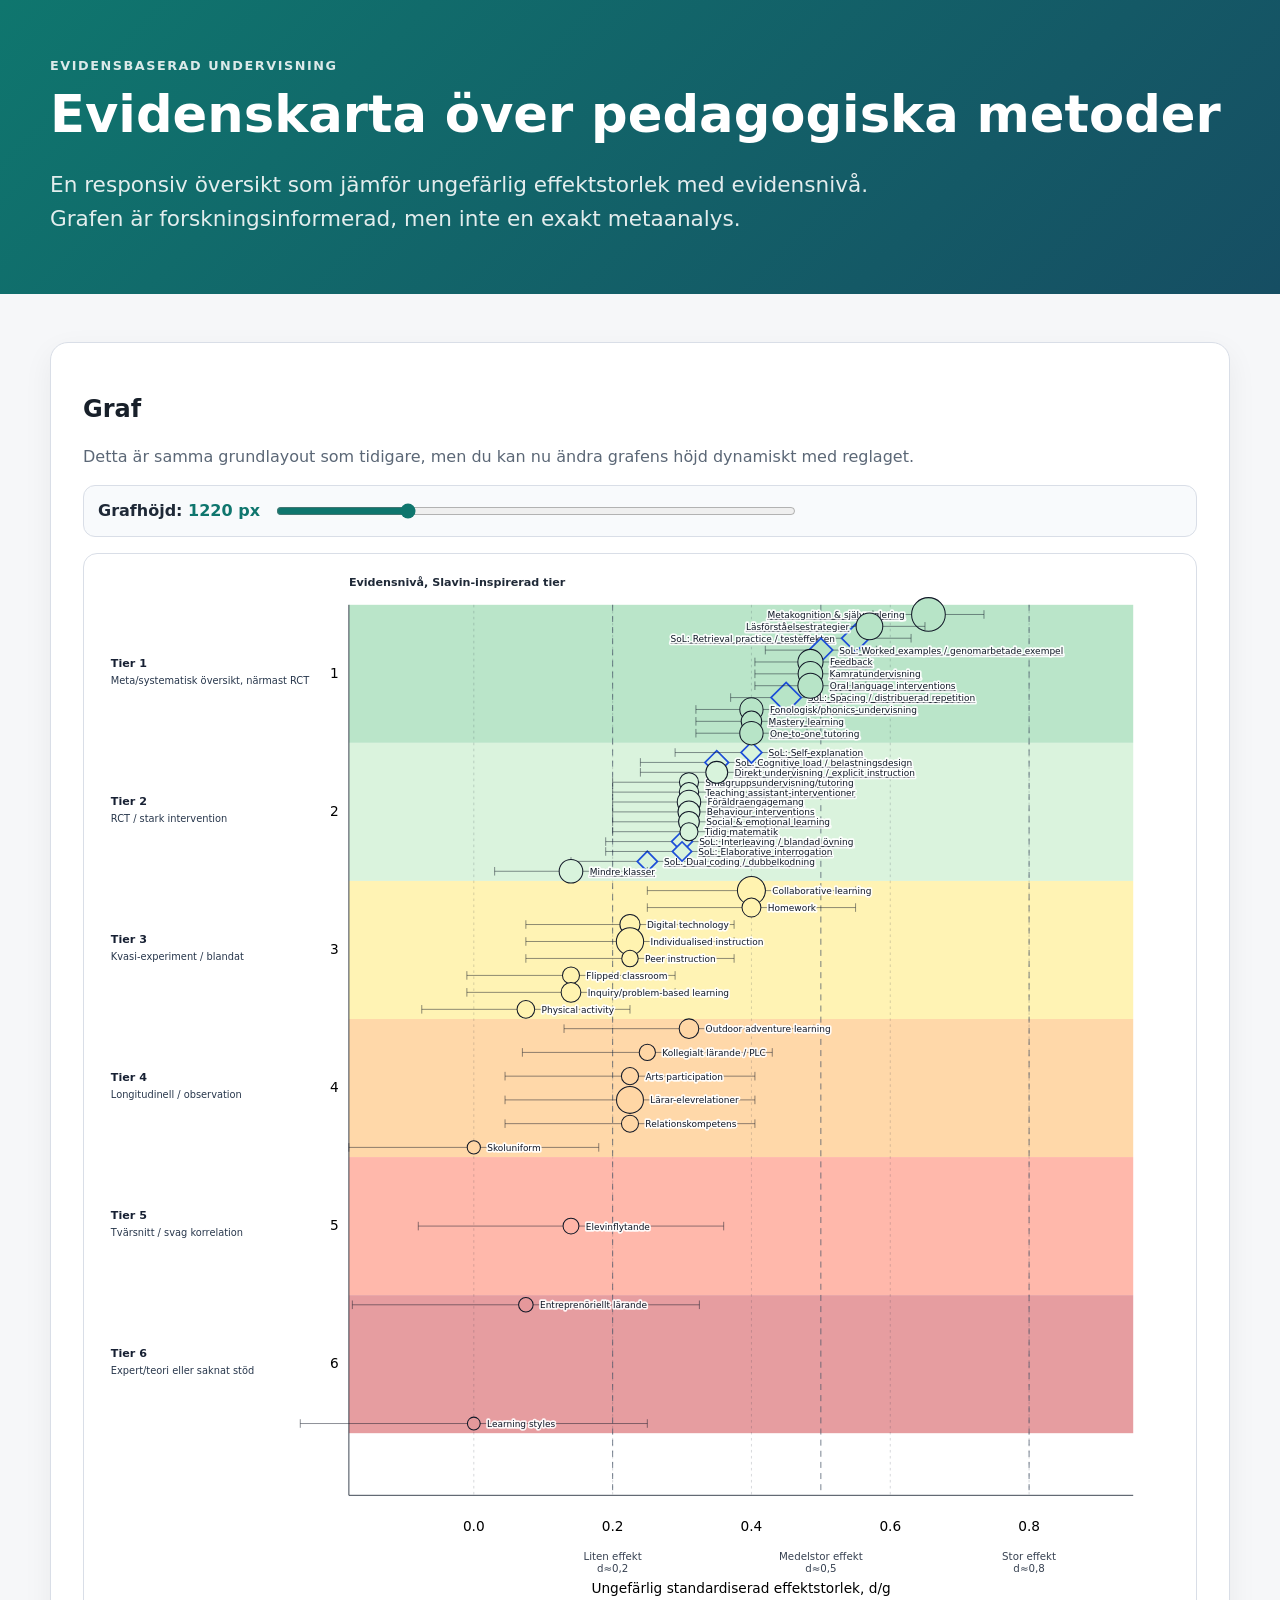
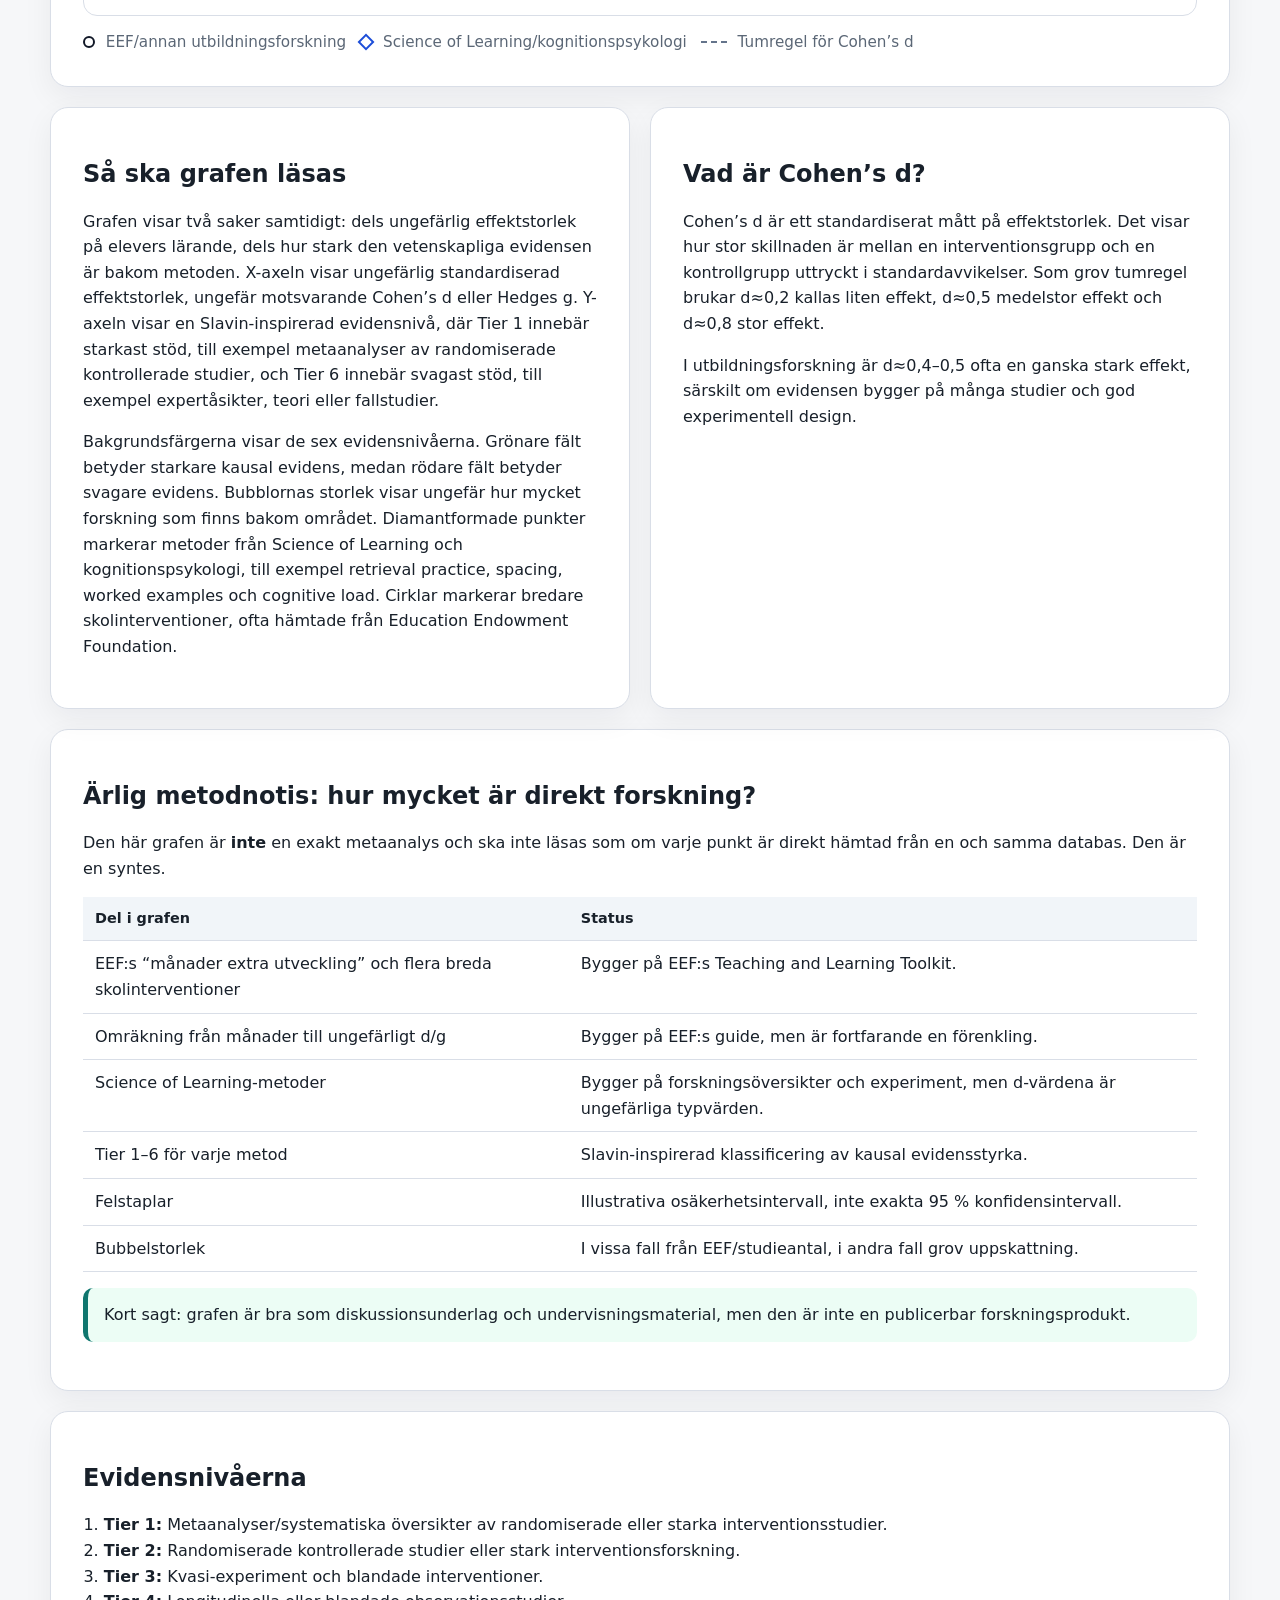
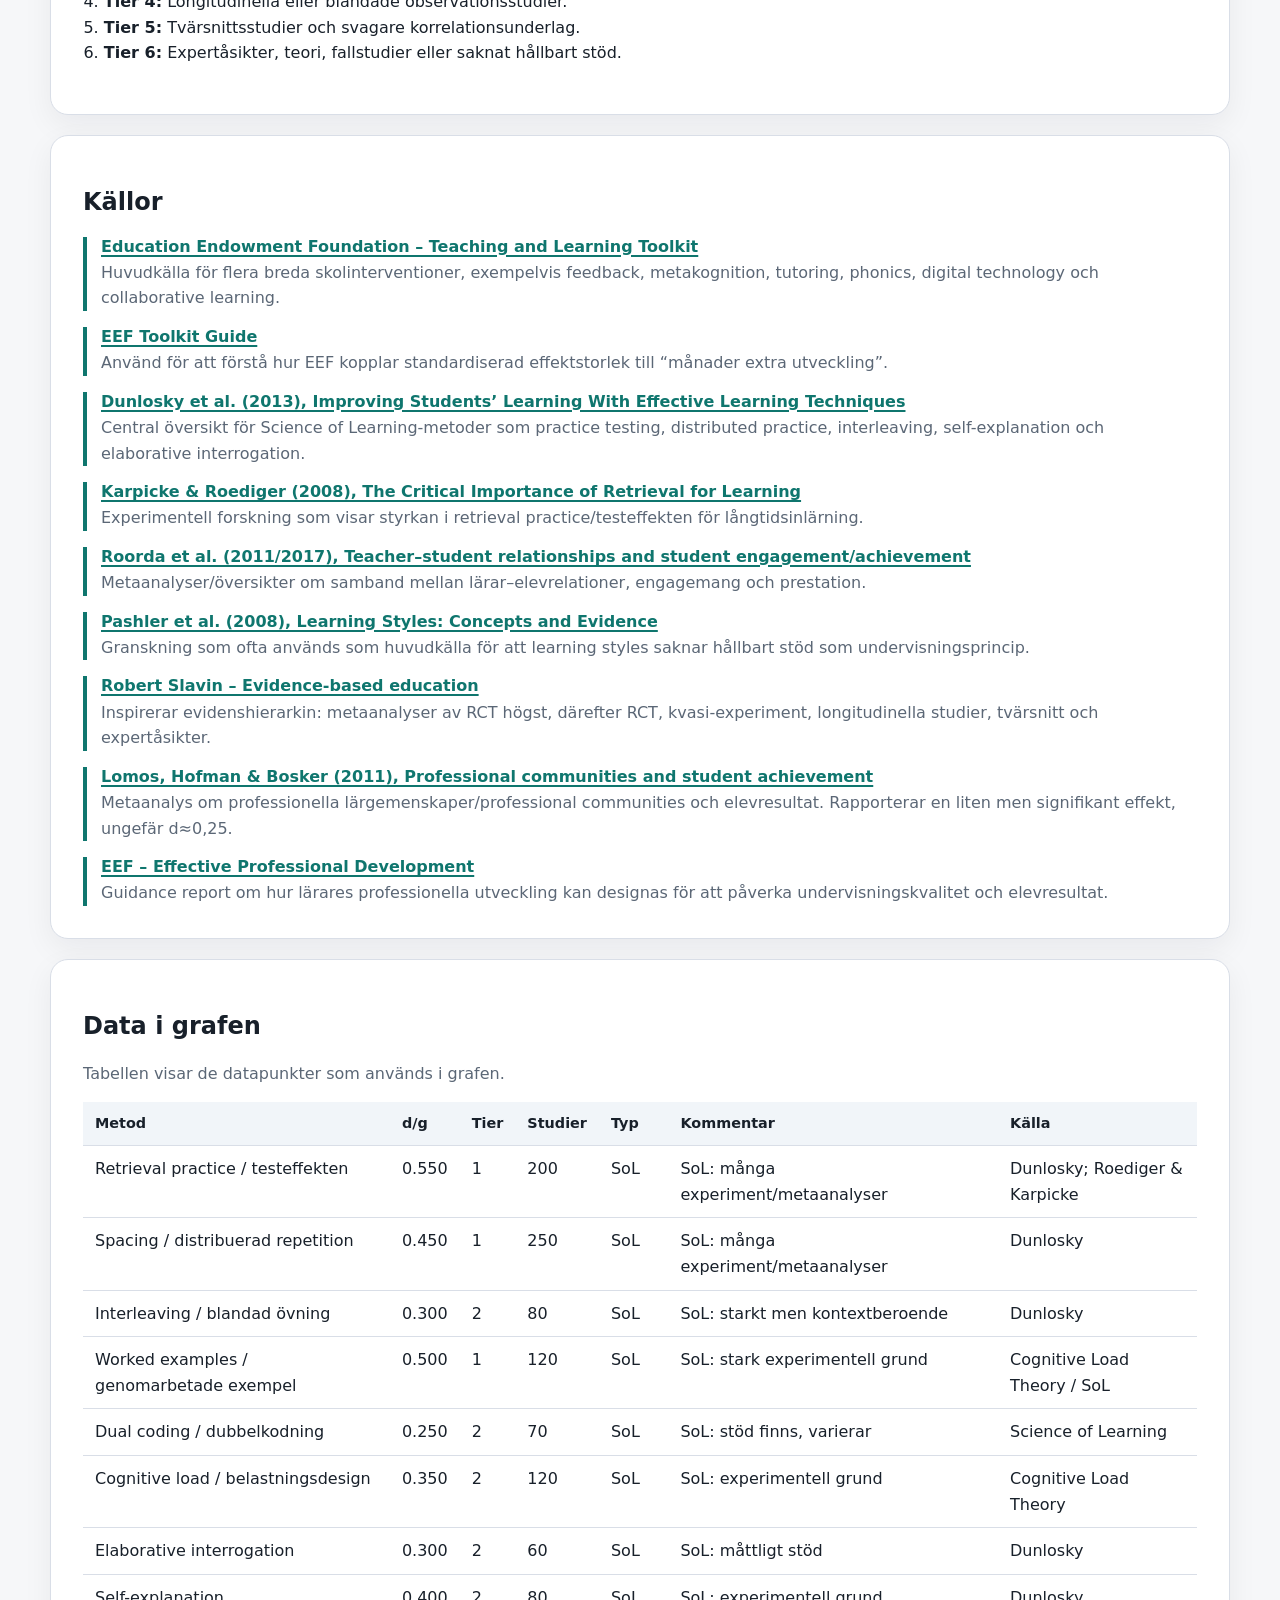
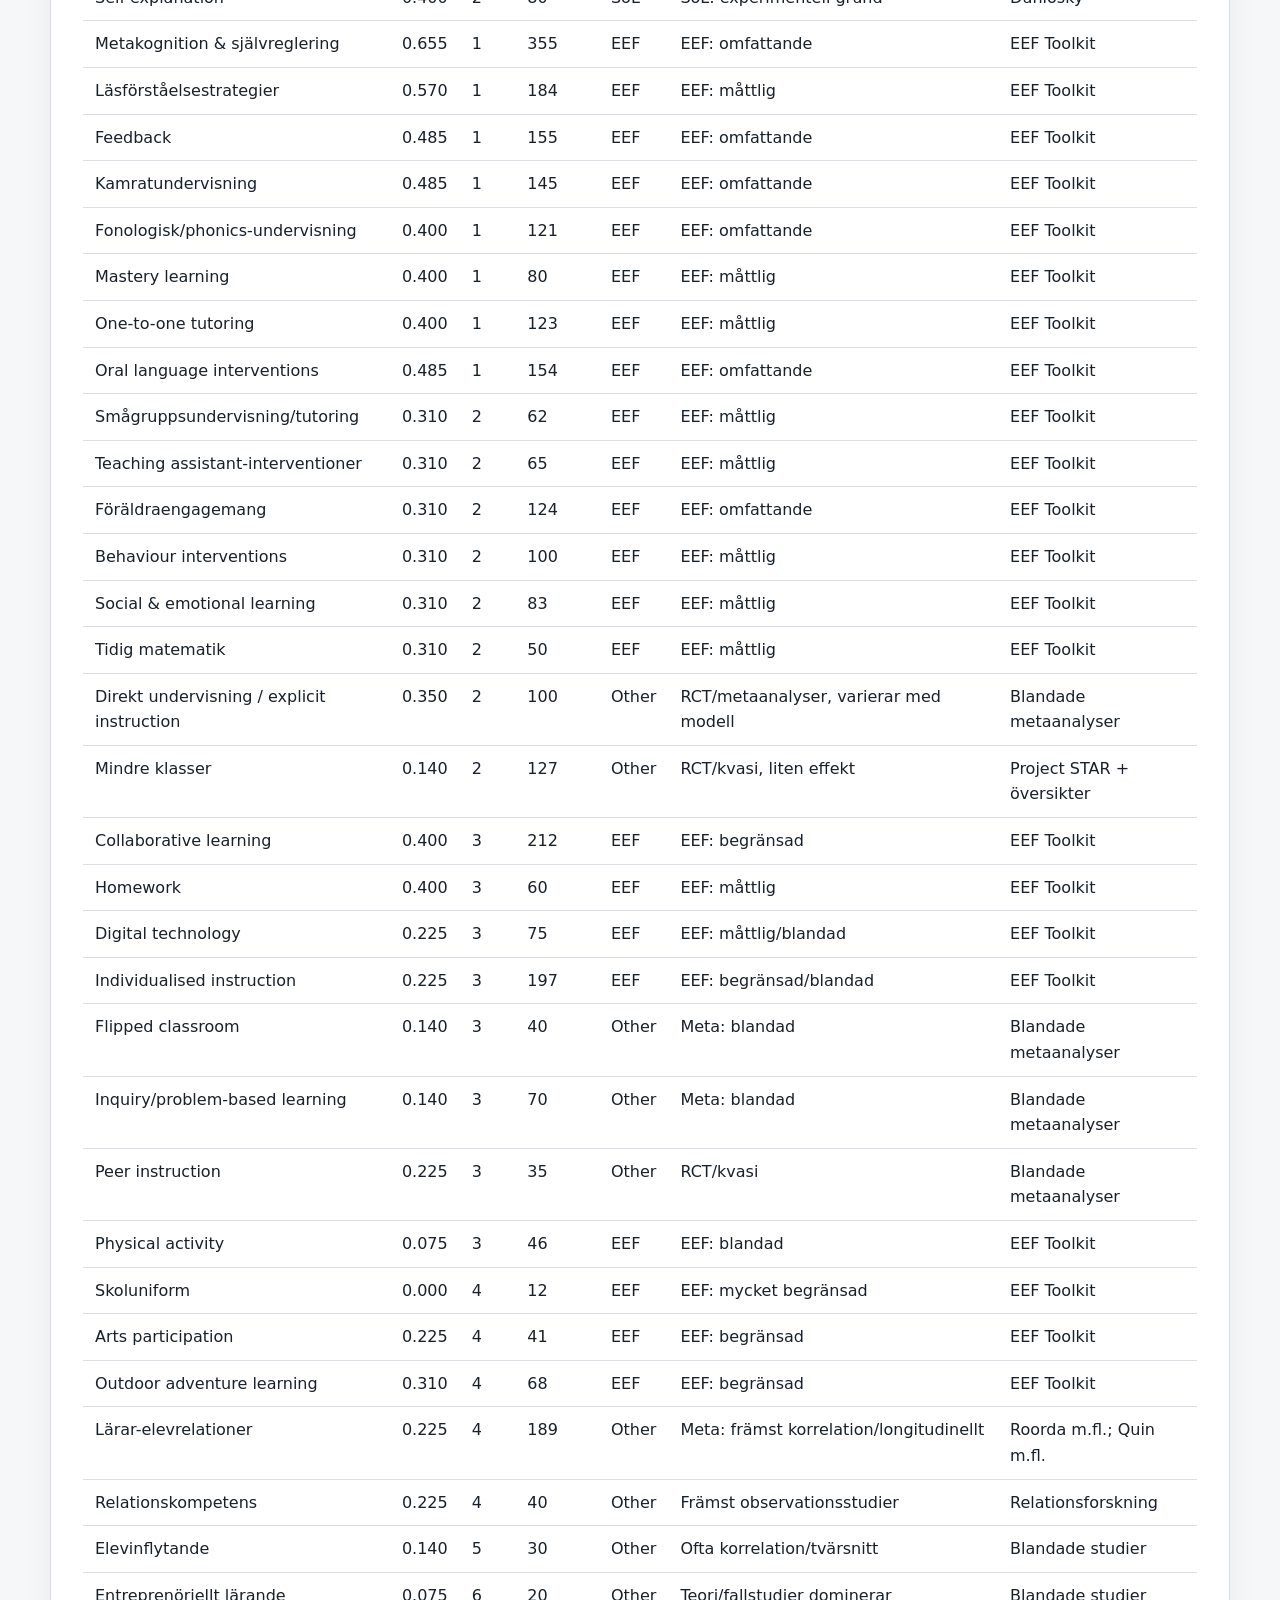
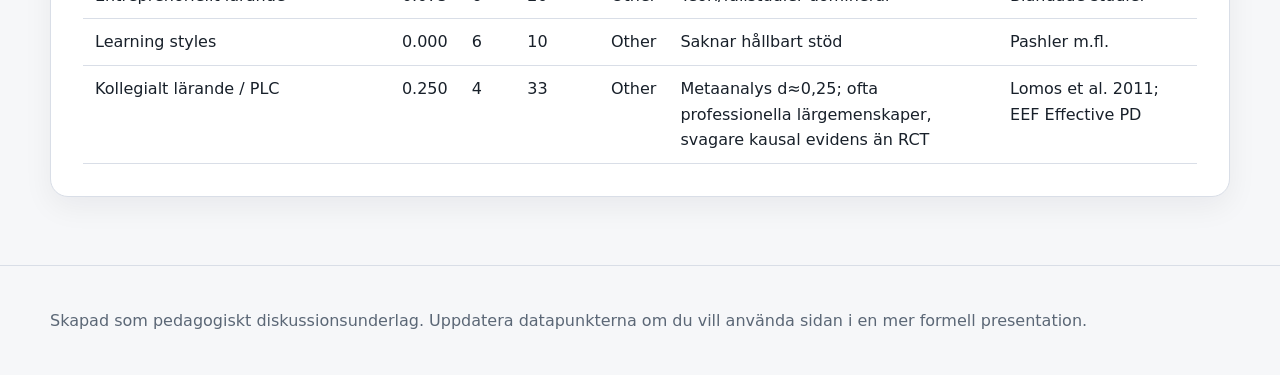
==== index.html @ 3c592583 "Add files via upload" ====
<!doctype html>
<html lang="sv">
<head>
  <meta charset="utf-8">
  <meta name="viewport" content="width=device-width, initial-scale=1">
  <title>Evidenskarta över pedagogiska metoder</title>
  <meta name="description" content="Responsiv evidenskarta över pedagogiska metoder, effektstorlekar och evidensnivåer.">
  <link rel="stylesheet" href="style.css">
</head>
<body>
<header class="site-header">
  <div class="container">
    <p class="eyebrow">Evidensbaserad undervisning</p>
    <h1>Evidenskarta över pedagogiska metoder</h1>
    <p class="lead">En responsiv översikt som jämför ungefärlig effektstorlek med evidensnivå. Grafen är forskningsinformerad, men inte en exakt metaanalys.</p>
  </div>
</header>

<main class="container">
  <section class="card">
    <h2>Graf</h2>
    <p class="small">Detta är samma grundlayout som tidigare, men du kan nu ändra grafens höjd dynamiskt med reglaget.</p>

    <div class="chart-controls">
      <label for="heightRange">
        Grafhöjd:
        <span id="heightValue">1220 px</span>
      </label>
      <input id="heightRange" type="range" min="900" max="2200" value="1220" step="20">
    </div>

    <div class="chart-wrap">
      <svg id="evidenceChart" role="img" aria-labelledby="chartTitle chartDesc"></svg>
    </div>
    <div id="tooltip" class="tooltip" hidden></div>
    <div class="legend">
      <span><b class="circle"></b> EEF/annan utbildningsforskning</span>
      <span><b class="diamond"></b> Science of Learning/kognitionspsykologi</span>
      <span><b class="line"></b> Tumregel för Cohen’s d</span>
    </div>
  </section>

  <section class="grid">
    <article class="card">
      <h2>Så ska grafen läsas</h2>
      <p>Grafen visar två saker samtidigt: dels ungefärlig effektstorlek på elevers lärande, dels hur stark den vetenskapliga evidensen är bakom metoden. X-axeln visar ungefärlig standardiserad effektstorlek, ungefär motsvarande Cohen’s d eller Hedges g. Y-axeln visar en Slavin-inspirerad evidensnivå, där Tier 1 innebär starkast stöd, till exempel metaanalyser av randomiserade kontrollerade studier, och Tier 6 innebär svagast stöd, till exempel expertåsikter, teori eller fallstudier.</p>
      <p>Bakgrundsfärgerna visar de sex evidensnivåerna. Grönare fält betyder starkare kausal evidens, medan rödare fält betyder svagare evidens. Bubblornas storlek visar ungefär hur mycket forskning som finns bakom området. Diamantformade punkter markerar metoder från Science of Learning och kognitionspsykologi, till exempel retrieval practice, spacing, worked examples och cognitive load. Cirklar markerar bredare skolinterventioner, ofta hämtade från Education Endowment Foundation.</p>
    </article>

    <article class="card">
      <h2>Vad är Cohen’s d?</h2>
      <p>Cohen’s d är ett standardiserat mått på effektstorlek. Det visar hur stor skillnaden är mellan en interventionsgrupp och en kontrollgrupp uttryckt i standardavvikelser. Som grov tumregel brukar d≈0,2 kallas liten effekt, d≈0,5 medelstor effekt och d≈0,8 stor effekt.</p>
      <p>I utbildningsforskning är d≈0,4–0,5 ofta en ganska stark effekt, särskilt om evidensen bygger på många studier och god experimentell design.</p>
    </article>
  </section>

  <section class="card">
    <h2>Ärlig metodnotis: hur mycket är direkt forskning?</h2>
    <p>Den här grafen är <strong>inte</strong> en exakt metaanalys och ska inte läsas som om varje punkt är direkt hämtad från en och samma databas. Den är en syntes.</p>
    <table>
      <thead><tr><th>Del i grafen</th><th>Status</th></tr></thead>
      <tbody>
        <tr><td>EEF:s “månader extra utveckling” och flera breda skolinterventioner</td><td>Bygger på EEF:s Teaching and Learning Toolkit.</td></tr>
        <tr><td>Omräkning från månader till ungefärligt d/g</td><td>Bygger på EEF:s guide, men är fortfarande en förenkling.</td></tr>
        <tr><td>Science of Learning-metoder</td><td>Bygger på forskningsöversikter och experiment, men d-värdena är ungefärliga typvärden.</td></tr>
        <tr><td>Tier 1–6 för varje metod</td><td>Slavin-inspirerad klassificering av kausal evidensstyrka.</td></tr>
        <tr><td>Felstaplar</td><td>Illustrativa osäkerhetsintervall, inte exakta 95 % konfidensintervall.</td></tr>
        <tr><td>Bubbelstorlek</td><td>I vissa fall från EEF/studieantal, i andra fall grov uppskattning.</td></tr>
      </tbody>
    </table>
    <p class="warning">Kort sagt: grafen är bra som diskussionsunderlag och undervisningsmaterial, men den är inte en publicerbar forskningsprodukt.</p>
  </section>

  <section class="card">
    <h2>Evidensnivåerna</h2>
    <ol class="tiers">
      <li><strong>Tier 1:</strong> Metaanalyser/systematiska översikter av randomiserade eller starka interventionsstudier.</li>
      <li><strong>Tier 2:</strong> Randomiserade kontrollerade studier eller stark interventionsforskning.</li>
      <li><strong>Tier 3:</strong> Kvasi-experiment och blandade interventioner.</li>
      <li><strong>Tier 4:</strong> Longitudinella eller blandade observationsstudier.</li>
      <li><strong>Tier 5:</strong> Tvärsnittsstudier och svagare korrelationsunderlag.</li>
      <li><strong>Tier 6:</strong> Expertåsikter, teori, fallstudier eller saknat hållbart stöd.</li>
    </ol>
  </section>

  <section class="card">
    <h2>Källor</h2>
    <div class="sources">
      <article><h3><a href="https://educationendowmentfoundation.org.uk/education-evidence/teaching-learning-toolkit" target="_blank" rel="noopener noreferrer">Education Endowment Foundation – Teaching and Learning Toolkit</a></h3><p>Huvudkälla för flera breda skolinterventioner, exempelvis feedback, metakognition, tutoring, phonics, digital technology och collaborative learning.</p></article><article><h3><a href="https://d2tic4wvo1iusb.cloudfront.net/documents/toolkit/EEF-Toolkit-guide.pdf" target="_blank" rel="noopener noreferrer">EEF Toolkit Guide</a></h3><p>Använd för att förstå hur EEF kopplar standardiserad effektstorlek till “månader extra utveckling”.</p></article><article><h3><a href="https://journals.sagepub.com/doi/10.1177/1529100612453266" target="_blank" rel="noopener noreferrer">Dunlosky et al. (2013), Improving Students’ Learning With Effective Learning Techniques</a></h3><p>Central översikt för Science of Learning-metoder som practice testing, distributed practice, interleaving, self-explanation och elaborative interrogation.</p></article><article><h3><a href="https://psychnet.wustl.edu/memory/wp-content/uploads/2018/04/Karpicke-Roediger-2008_Sci.pdf" target="_blank" rel="noopener noreferrer">Karpicke & Roediger (2008), The Critical Importance of Retrieval for Learning</a></h3><p>Experimentell forskning som visar styrkan i retrieval practice/testeffekten för långtidsinlärning.</p></article><article><h3><a href="https://research.vu.nl/en/publications/the-influence-of-affective-teacher-student-relationships-on-stude/" target="_blank" rel="noopener noreferrer">Roorda et al. (2011/2017), Teacher–student relationships and student engagement/achievement</a></h3><p>Metaanalyser/översikter om samband mellan lärar–elevrelationer, engagemang och prestation.</p></article><article><h3><a href="https://pubmed.ncbi.nlm.nih.gov/26162104/" target="_blank" rel="noopener noreferrer">Pashler et al. (2008), Learning Styles: Concepts and Evidence</a></h3><p>Granskning som ofta används som huvudkälla för att learning styles saknar hållbart stöd som undervisningsprincip.</p></article><article><h3><a href="https://www.nifdi.org/docman/what-works-clearinghouse-wwc/947-perspectives-on-evidence-based-research-in-education-by-robert-slavin-educational-researcher-jan-feb-2008.html" target="_blank" rel="noopener noreferrer">Robert Slavin – Evidence-based education</a></h3><p>Inspirerar evidenshierarkin: metaanalyser av RCT högst, därefter RCT, kvasi-experiment, longitudinella studier, tvärsnitt och expertåsikter.</p></article>

      <article>
        <h3><a href="https://www.tandfonline.com/doi/abs/10.1080/09243453.2010.550467" target="_blank" rel="noopener noreferrer">Lomos, Hofman & Bosker (2011), Professional communities and student achievement</a></h3>
        <p>Metaanalys om professionella lärgemenskaper/professional communities och elevresultat. Rapporterar en liten men signifikant effekt, ungefär d≈0,25.</p>
      </article>
      <article>
        <h3><a href="https://educationendowmentfoundation.org.uk/education-evidence/guidance-reports/effective-professional-development" target="_blank" rel="noopener noreferrer">EEF – Effective Professional Development</a></h3>
        <p>Guidance report om hur lärares professionella utveckling kan designas för att påverka undervisningskvalitet och elevresultat.</p>
      </article>
    </div>
  </section>

  <section class="card">
    <h2>Data i grafen</h2>
    <p class="small">Tabellen visar de datapunkter som används i grafen.</p>
    <div class="table-scroll">
      <table id="dataTable">
        <thead><tr><th>Metod</th><th>d/g</th><th>Tier</th><th>Studier</th><th>Typ</th><th>Kommentar</th><th>Källa</th></tr></thead>
        <tbody></tbody>
      </table>
    </div>
  </section>
</main>

  <div id="infoModal" class="modal" hidden>
    <div class="modal-backdrop" data-close-modal></div>
    <article class="modal-card" role="dialog" aria-modal="true" aria-labelledby="modalTitle">
      <button class="modal-close" type="button" aria-label="Stäng" data-close-modal>×</button>
      <p class="eyebrow modal-eyebrow">Metodinformation</p>
      <h2 id="modalTitle"></h2>
      <div id="modalBody"></div>
    </article>
  </div>

<footer class="site-footer">
  <div class="container">
    <p>Skapad som pedagogiskt diskussionsunderlag. Uppdatera datapunkterna om du vill använda sidan i en mer formell presentation.</p>
  </div>
</footer>

<script>
const chartData = [{"method": "Retrieval practice / testeffekten", "d": 0.55, "tier": 1, "studies": 200, "type": "SoL", "note": "SoL: många experiment/metaanalyser", "source": "Dunlosky; Roediger & Karpicke", "info": "Eleverna tränar på att hämta fram kunskap ur minnet, till exempel genom korta quiz, självtest eller frågor utan facit framför sig. Poängen är att själva återkallandet stärker långtidsminnet mer än att bara läsa om materialet."}, {"method": "Spacing / distribuerad repetition", "d": 0.45, "tier": 1, "studies": 250, "type": "SoL", "note": "SoL: många experiment/metaanalyser", "source": "Dunlosky", "info": "Träningen sprids ut över tid i stället för att allt görs vid ett tillfälle. Eleverna återkommer till samma innehåll flera gånger, med mellanrum, så att minnet förstärks och glömskan motverkas."}, {"method": "Interleaving / blandad övning", "d": 0.3, "tier": 2, "studies": 80, "type": "SoL", "note": "SoL: starkt men kontextberoende", "source": "Dunlosky", "info": "Elever blandar olika typer av problem eller innehåll i stället för att öva en sak i taget. Det kan göra träningen svårare men hjälper eleverna att välja rätt strategi i nya situationer."}, {"method": "Worked examples / genomarbetade exempel", "d": 0.5, "tier": 1, "studies": 120, "type": "SoL", "note": "SoL: stark experimentell grund", "source": "Cognitive Load Theory / SoL", "info": "Elever får se tydliga, färdiga exempel där lösningen visas steg för steg. Det minskar kognitiv belastning och hjälper eleverna att förstå hur experter tänker innan de ska lösa liknande uppgifter själva."}, {"method": "Dual coding / dubbelkodning", "d": 0.25, "tier": 2, "studies": 70, "type": "SoL", "note": "SoL: stöd finns, varierar", "source": "Science of Learning", "info": "Elever får information både verbalt och visuellt, till exempel text tillsammans med bild, diagram eller modell. Det fungerar bäst när bild och text stödjer varandra och inte överbelastar arbetsminnet."}, {"method": "Cognitive load / belastningsdesign", "d": 0.35, "tier": 2, "studies": 120, "type": "SoL", "note": "SoL: experimentell grund", "source": "Cognitive Load Theory", "info": "Undervisningen designas så att arbetsminnet inte överbelastas. Läraren tar bort onödig komplexitet, delar upp innehåll och använder exempel innan eleverna arbetar självständigt."}, {"method": "Elaborative interrogation", "d": 0.3, "tier": 2, "studies": 60, "type": "SoL", "note": "SoL: måttligt stöd", "source": "Dunlosky", "info": "Elever tränar på att fråga 'varför?' och förklara orsaker och samband. Metoden hjälper dem att koppla ny kunskap till det de redan vet."}, {"method": "Self-explanation", "d": 0.4, "tier": 2, "studies": 80, "type": "SoL", "note": "SoL: experimentell grund", "source": "Dunlosky", "info": "Elever förklarar för sig själva varför ett steg fungerar, varför ett svar är rimligt eller hur ett exempel hänger ihop. Det gör tänkandet mer aktivt än passiv läsning."}, {"method": "Metakognition & självreglering", "d": 0.655, "tier": 1, "studies": 355, "type": "EEF", "note": "EEF: omfattande", "source": "EEF Toolkit", "info": "Elever lär sig planera, övervaka och utvärdera sitt eget lärande. De tränar på frågor som: Vad är målet? Förstår jag? Vilken strategi ska jag använda? Vad behöver jag ändra nästa gång?"}, {"method": "Läsförståelsestrategier", "d": 0.57, "tier": 1, "studies": 184, "type": "EEF", "note": "EEF: måttlig", "source": "EEF Toolkit", "info": "Elever lär sig explicita strategier för att förstå text, till exempel att sammanfatta, ställa frågor, förutsäga innehåll, reda ut svåra ord och övervaka sin egen förståelse under läsningen."}, {"method": "Feedback", "d": 0.485, "tier": 1, "studies": 155, "type": "EEF", "note": "EEF: omfattande", "source": "EEF Toolkit", "info": "Återkoppling som hjälper eleven att förstå var den är, vart den ska och hur den kan komma vidare. Mest effektiv är feedback som leder till handling, inte bara beröm eller ett betyg."}, {"method": "Kamratundervisning", "d": 0.485, "tier": 1, "studies": 145, "type": "EEF", "note": "EEF: omfattande", "source": "EEF Toolkit", "info": "Elever lär av och med varandra på ett strukturerat sätt, till exempel genom att förklara lösningar, ge respons eller träna i par. Effekten beror mycket på struktur och tydliga roller."}, {"method": "Fonologisk/phonics-undervisning", "d": 0.4, "tier": 1, "studies": 121, "type": "EEF", "note": "EEF: omfattande", "source": "EEF Toolkit", "info": "Systematisk undervisning i sambandet mellan bokstäver och ljud. Särskilt viktig vid tidig läsinlärning och för elever som behöver stärka avkodning."}, {"method": "Mastery learning", "d": 0.4, "tier": 1, "studies": 80, "type": "EEF", "note": "EEF: måttlig", "source": "EEF Toolkit", "info": "Elever går vidare först när de har nått tillräcklig förståelse av ett moment. Det kräver tydliga mål, återkoppling, extra träning och möjlighet att visa förståelse igen."}, {"method": "One-to-one tutoring", "d": 0.4, "tier": 1, "studies": 123, "type": "EEF", "note": "EEF: måttlig", "source": "EEF Toolkit", "info": "Individuell undervisning eller handledning där en elev får stöd av en lärare, tutor eller utbildad handledare. Ofta stark effekt eftersom stödet kan anpassas direkt efter elevens behov."}, {"method": "Oral language interventions", "d": 0.485, "tier": 1, "studies": 154, "type": "EEF", "note": "EEF: omfattande", "source": "EEF Toolkit", "info": "Insatser som utvecklar elevers muntliga språk, ordförråd, samtal och begreppsförståelse. Viktigt eftersom språk ofta är en grund för läsning, skrivande och ämnesförståelse."}, {"method": "Smågruppsundervisning/tutoring", "d": 0.31, "tier": 2, "studies": 62, "type": "EEF", "note": "EEF: måttlig", "source": "EEF Toolkit", "info": "Undervisning i små grupper där läraren eller handledaren kan ge mer riktad återkoppling än i helklass. Effekten beror på kvalitet, struktur och hur väl stödet matchar elevernas behov."}, {"method": "Teaching assistant-interventioner", "d": 0.31, "tier": 2, "studies": 65, "type": "EEF", "note": "EEF: måttlig", "source": "EEF Toolkit", "info": "Stödinsatser där elevassistenter eller lärarassistenter används i tydligt strukturerade program. Effekten är starkast när insatsen är tränad, riktad och inte bara allmänt extra stöd."}, {"method": "Föräldraengagemang", "d": 0.31, "tier": 2, "studies": 124, "type": "EEF", "note": "EEF: omfattande", "source": "EEF Toolkit", "info": "Insatser som stärker vårdnadshavares stöd för elevens lärande, till exempel läsning hemma, kommunikation med skolan eller stöd för studierutiner."}, {"method": "Behaviour interventions", "d": 0.31, "tier": 2, "studies": 100, "type": "EEF", "note": "EEF: måttlig", "source": "EEF Toolkit", "info": "Strukturerade insatser för att förbättra beteende, arbetsro och skolnärvaro. Det kan handla om tydliga förväntningar, förstärkning, rutiner och uppföljning."}, {"method": "Social & emotional learning", "d": 0.31, "tier": 2, "studies": 83, "type": "EEF", "note": "EEF: måttlig", "source": "EEF Toolkit", "info": "Undervisning och träning i sociala och emotionella färdigheter, till exempel självkontroll, samarbete, empati och konflikthantering. Ska helst kopplas till skolvardagen."}, {"method": "Tidig matematik", "d": 0.31, "tier": 2, "studies": 50, "type": "EEF", "note": "EEF: måttlig", "source": "EEF Toolkit", "info": "Tidiga insatser som stärker taluppfattning, räknestrategier och grundläggande matematisk förståelse. Ofta handlar det om explicit undervisning och mycket strukturerad träning."}, {"method": "Direkt undervisning / explicit instruction", "d": 0.35, "tier": 2, "studies": 100, "type": "Other", "note": "RCT/metaanalyser, varierar med modell", "source": "Blandade metaanalyser", "info": "Läraren förklarar tydligt, modellerar, visar exempel, kontrollerar förståelse och låter eleverna träna stegvis. Det är särskilt viktigt när innehållet är nytt eller svårt."}, {"method": "Mindre klasser", "d": 0.14, "tier": 2, "studies": 127, "type": "Other", "note": "RCT/kvasi, liten effekt", "source": "Project STAR + översikter", "info": "Färre elever per klass kan ge mer tid till varje elev, men effekten på resultat är ofta mindre än många tror om undervisningen i övrigt inte förändras."}, {"method": "Collaborative learning", "d": 0.4, "tier": 3, "studies": 212, "type": "EEF", "note": "EEF: begränsad", "source": "EEF Toolkit"}, {"method": "Homework", "d": 0.4, "tier": 3, "studies": 60, "type": "EEF", "note": "EEF: måttlig", "source": "EEF Toolkit"}, {"method": "Digital technology", "d": 0.225, "tier": 3, "studies": 75, "type": "EEF", "note": "EEF: måttlig/blandad", "source": "EEF Toolkit"}, {"method": "Individualised instruction", "d": 0.225, "tier": 3, "studies": 197, "type": "EEF", "note": "EEF: begränsad/blandad", "source": "EEF Toolkit"}, {"method": "Flipped classroom", "d": 0.14, "tier": 3, "studies": 40, "type": "Other", "note": "Meta: blandad", "source": "Blandade metaanalyser"}, {"method": "Inquiry/problem-based learning", "d": 0.14, "tier": 3, "studies": 70, "type": "Other", "note": "Meta: blandad", "source": "Blandade metaanalyser"}, {"method": "Peer instruction", "d": 0.225, "tier": 3, "studies": 35, "type": "Other", "note": "RCT/kvasi", "source": "Blandade metaanalyser"}, {"method": "Physical activity", "d": 0.075, "tier": 3, "studies": 46, "type": "EEF", "note": "EEF: blandad", "source": "EEF Toolkit"}, {"method": "Skoluniform", "d": 0.0, "tier": 4, "studies": 12, "type": "EEF", "note": "EEF: mycket begränsad", "source": "EEF Toolkit"}, {"method": "Arts participation", "d": 0.225, "tier": 4, "studies": 41, "type": "EEF", "note": "EEF: begränsad", "source": "EEF Toolkit"}, {"method": "Outdoor adventure learning", "d": 0.31, "tier": 4, "studies": 68, "type": "EEF", "note": "EEF: begränsad", "source": "EEF Toolkit"}, {"method": "Lärar-elevrelationer", "d": 0.225, "tier": 4, "studies": 189, "type": "Other", "note": "Meta: främst korrelation/longitudinellt", "source": "Roorda m.fl.; Quin m.fl."}, {"method": "Relationskompetens", "d": 0.225, "tier": 4, "studies": 40, "type": "Other", "note": "Främst observationsstudier", "source": "Relationsforskning"}, {"method": "Elevinflytande", "d": 0.14, "tier": 5, "studies": 30, "type": "Other", "note": "Ofta korrelation/tvärsnitt", "source": "Blandade studier"}, {"method": "Entreprenöriellt lärande", "d": 0.075, "tier": 6, "studies": 20, "type": "Other", "note": "Teori/fallstudier dominerar", "source": "Blandade studier"}, {"method": "Learning styles", "d": 0.0, "tier": 6, "studies": 10, "type": "Other", "note": "Saknar hållbart stöd", "source": "Pashler m.fl."}, {"method": "Kollegialt lärande / PLC", "d": 0.25, "tier": 4, "studies": 33, "type": "Other", "note": "Metaanalys d≈0,25; ofta professionella lärgemenskaper, svagare kausal evidens än RCT", "source": "Lomos et al. 2011; EEF Effective PD", "info": "Lärare arbetar återkommande och strukturerat tillsammans för att analysera undervisning, elevresultat och nästa steg. Evidensen är lovande men ofta mindre kausalt stark än RCT-studier."}];
</script>
<script src="script.js"></script>
</body>
</html>
---- style.css ----
:root {
  --bg: #f6f7f9;
  --surface: #ffffff;
  --text: #18202a;
  --muted: #5b6776;
  --border: #d9dee7;
  --accent: #0f766e;
}

* { box-sizing: border-box; }

body {
  margin: 0;
  font-family: system-ui, -apple-system, BlinkMacSystemFont, "Segoe UI", sans-serif;
  background: var(--bg);
  color: var(--text);
  line-height: 1.6;
}

.container {
  width: min(1180px, calc(100% - 32px));
  margin: 0 auto;
}

.site-header {
  padding: 56px 0 36px;
  background: linear-gradient(135deg, #0f766e, #164e63);
  color: white;
}

.eyebrow {
  margin: 0 0 8px;
  text-transform: uppercase;
  letter-spacing: .12em;
  font-weight: 700;
  font-size: .8rem;
  opacity: .85;
}

h1, h2, h3 { line-height: 1.2; }

h1 {
  margin: 0;
  font-size: clamp(2rem, 4vw, 4rem);
}

.lead {
  max-width: 860px;
  font-size: clamp(1.05rem, 2vw, 1.35rem);
  color: rgba(255,255,255,.88);
}

main { padding: 28px 0 48px; }

.card {
  background: var(--surface);
  border: 1px solid var(--border);
  border-radius: 18px;
  padding: clamp(18px, 3vw, 32px);
  margin: 20px 0;
  box-shadow: 0 10px 30px rgba(15, 23, 42, .06);
}

.grid {
  display: grid;
  grid-template-columns: repeat(2, minmax(0, 1fr));
  gap: 20px;
}

.grid .card { margin: 0; }

.chart-wrap {
  width: 100%;
  overflow-x: auto;
  border: 1px solid var(--border);
  border-radius: 14px;
  background: #fff;
  padding: 8px;
}

svg {
  width: 100%;
  min-width: 980px;
  height: auto;
  display: block;
}

.axis text {
  font-size: 13px;
  fill: #283442;
}

.grid-line {
  stroke: rgba(38, 50, 64, .22);
  stroke-dasharray: 3 4;
}

.point {
  cursor: pointer;
  transition: opacity .15s ease;
}

.point:hover { opacity: .78; }

.label {
  font-size: 10.5px;
  fill: #111827;
  paint-order: stroke;
  stroke: rgba(255,255,255,.9);
  stroke-width: 4px;
  stroke-linejoin: round;
}

.tier-label-main {
  font-size: 13px;
  font-weight: 700;
  fill: #172033;
}

.tier-label-sub {
  font-size: 11.5px;
  fill: #27364b;
}

.rule-label {
  font-size: 12px;
  fill: #374151;
}

.legend {
  display: flex;
  flex-wrap: wrap;
  gap: 14px;
  margin-top: 14px;
  color: var(--muted);
  font-size: .95rem;
}

.legend b {
  display: inline-block;
  vertical-align: middle;
  margin-right: 6px;
}

.circle {
  width: 12px;
  height: 12px;
  border-radius: 50%;
  border: 2px solid #111827;
  background: white;
}

.diamond {
  width: 12px;
  height: 12px;
  transform: rotate(45deg);
  border: 2px solid #1d4ed8;
  background: white;
}

.line {
  width: 26px;
  height: 0;
  border-top: 2px dashed #64748b;
}

.tooltip {
  position: fixed;
  z-index: 20;
  max-width: 320px;
  background: #111827;
  color: white;
  border-radius: 12px;
  padding: 12px 14px;
  box-shadow: 0 18px 40px rgba(0,0,0,.25);
  font-size: .9rem;
  pointer-events: none;
}

.tooltip strong { display: block; margin-bottom: 6px; }

.small { color: var(--muted); }

.warning {
  padding: 14px 16px;
  border-left: 5px solid var(--accent);
  background: #ecfdf5;
  border-radius: 10px;
}

table {
  width: 100%;
  border-collapse: collapse;
}

th, td {
  border-bottom: 1px solid var(--border);
  text-align: left;
  padding: 10px 12px;
  vertical-align: top;
}

th {
  background: #f1f5f9;
  font-size: .9rem;
}

.table-scroll { overflow-x: auto; }

.tiers { padding-left: 1.3rem; }

.sources {
  display: grid;
  gap: 16px;
}

.sources article {
  border-left: 4px solid var(--accent);
  padding-left: 14px;
}

.sources h3 {
  margin: 0 0 4px;
  font-size: 1rem;
}

.sources p { margin: 0; color: var(--muted); }

a {
  color: #0f766e;
  text-decoration-thickness: 2px;
  text-underline-offset: 3px;
}

.site-footer {
  border-top: 1px solid var(--border);
  padding: 26px 0;
  color: var(--muted);
}

@media (max-width: 820px) {
  .grid { grid-template-columns: 1fr; }
  .site-header { padding-top: 40px; }
  svg { min-width: 860px; }
}


.chart-controls {
  display: flex;
  flex-wrap: wrap;
  align-items: center;
  gap: 14px;
  margin: 14px 0 16px;
  padding: 12px 14px;
  background: #f8fafc;
  border: 1px solid var(--border);
  border-radius: 12px;
}

.chart-controls label {
  font-weight: 700;
  color: #1f2937;
}

.chart-controls input[type="range"] {
  width: min(520px, 100%);
  accent-color: var(--accent);
}

#heightValue {
  display: inline-block;
  min-width: 72px;
  color: var(--accent);
}

.y-axis-title-top {
  font-size: 13px;
  font-weight: 700;
  fill: #1f2937;
}


.modal[hidden] {
  display: none;
}

.modal {
  position: fixed;
  inset: 0;
  z-index: 100;
  display: grid;
  place-items: center;
  padding: 24px;
}

.modal-backdrop {
  position: absolute;
  inset: 0;
  background: rgba(15, 23, 42, .58);
}

.modal-card {
  position: relative;
  z-index: 1;
  width: min(720px, 100%);
  max-height: min(82vh, 720px);
  overflow: auto;
  background: white;
  border-radius: 18px;
  padding: 28px;
  box-shadow: 0 24px 80px rgba(0,0,0,.35);
  border: 1px solid var(--border);
}

.modal-close {
  position: absolute;
  top: 12px;
  right: 14px;
  border: 0;
  background: #f1f5f9;
  color: #111827;
  width: 38px;
  height: 38px;
  border-radius: 999px;
  font-size: 26px;
  line-height: 1;
  cursor: pointer;
}

.modal-close:hover {
  background: #e2e8f0;
}

.modal-eyebrow {
  color: var(--accent);
  margin-bottom: 6px;
}

.clickable-label {
  cursor: pointer;
  text-decoration: underline;
  text-decoration-thickness: 1px;
  text-underline-offset: 3px;
}

.info-hint {
  font-size: .85rem;
  fill: #0f766e;
  font-weight: 700;
}
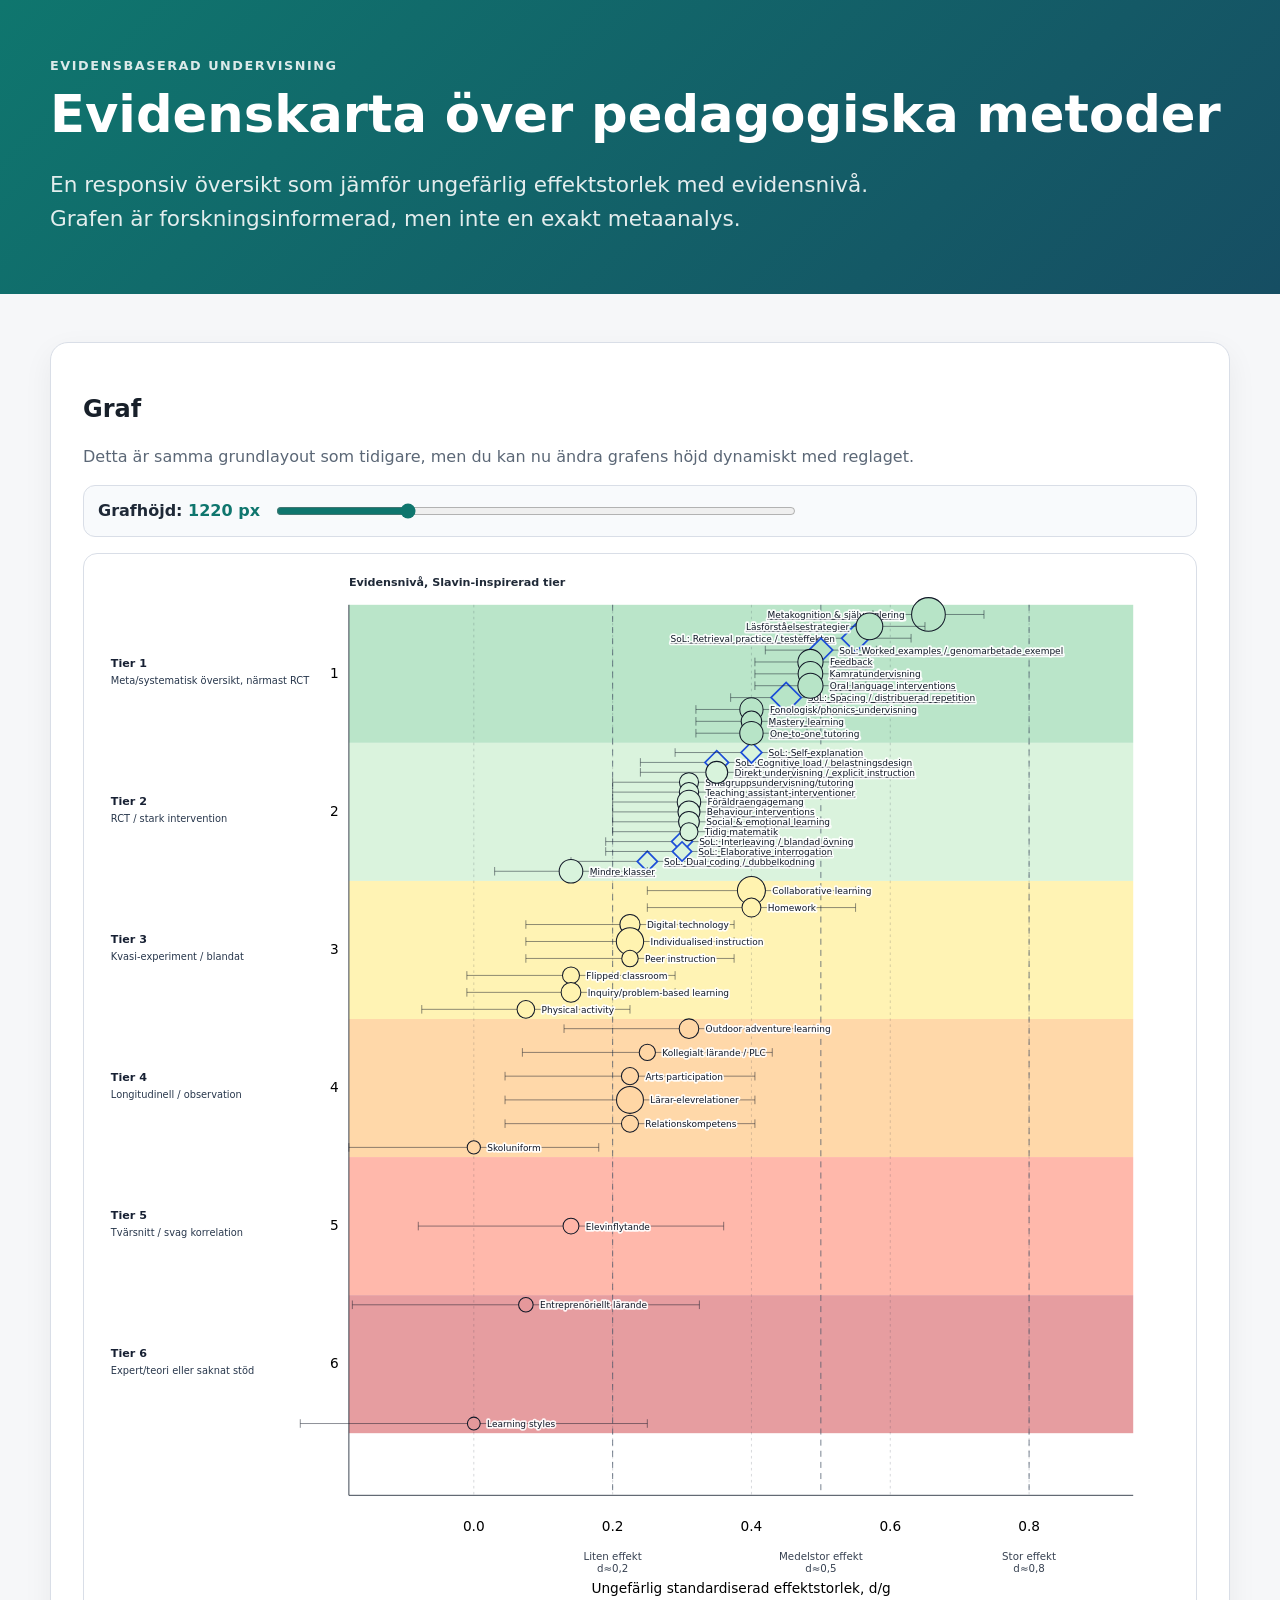
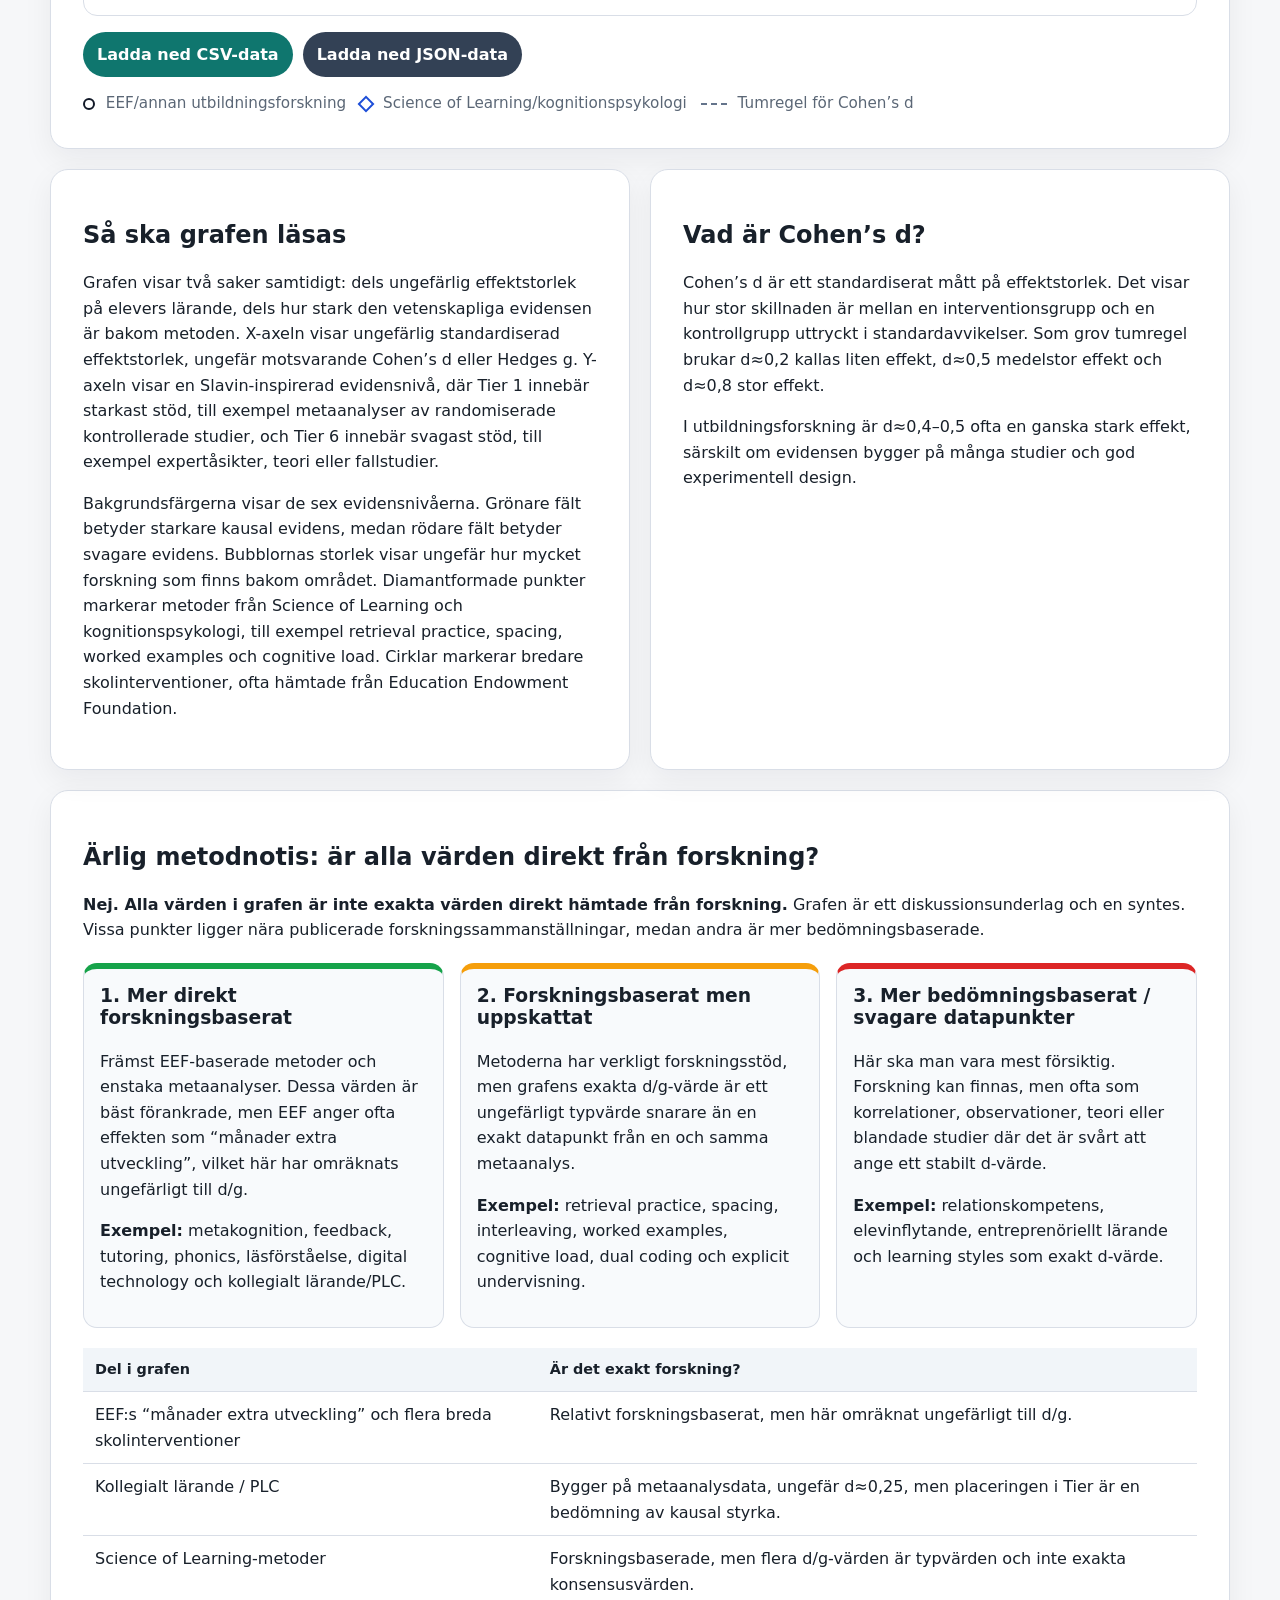
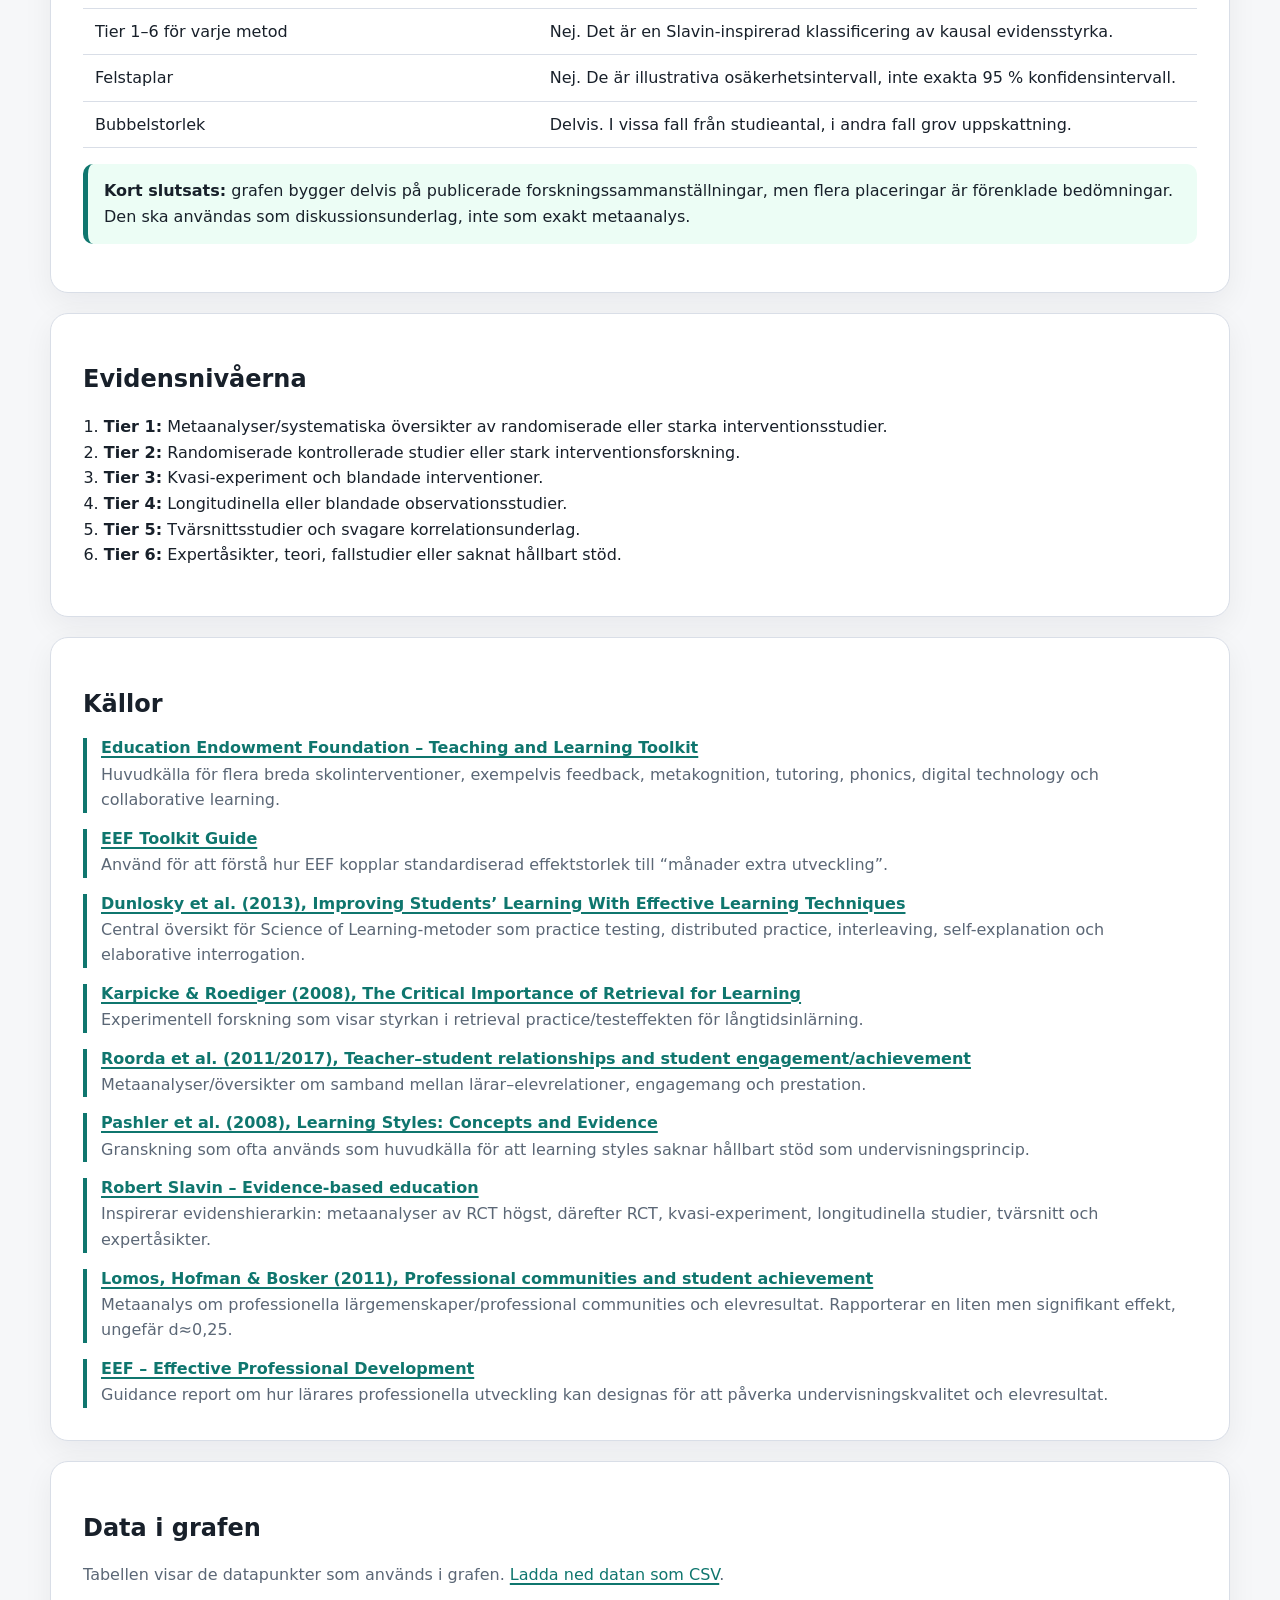
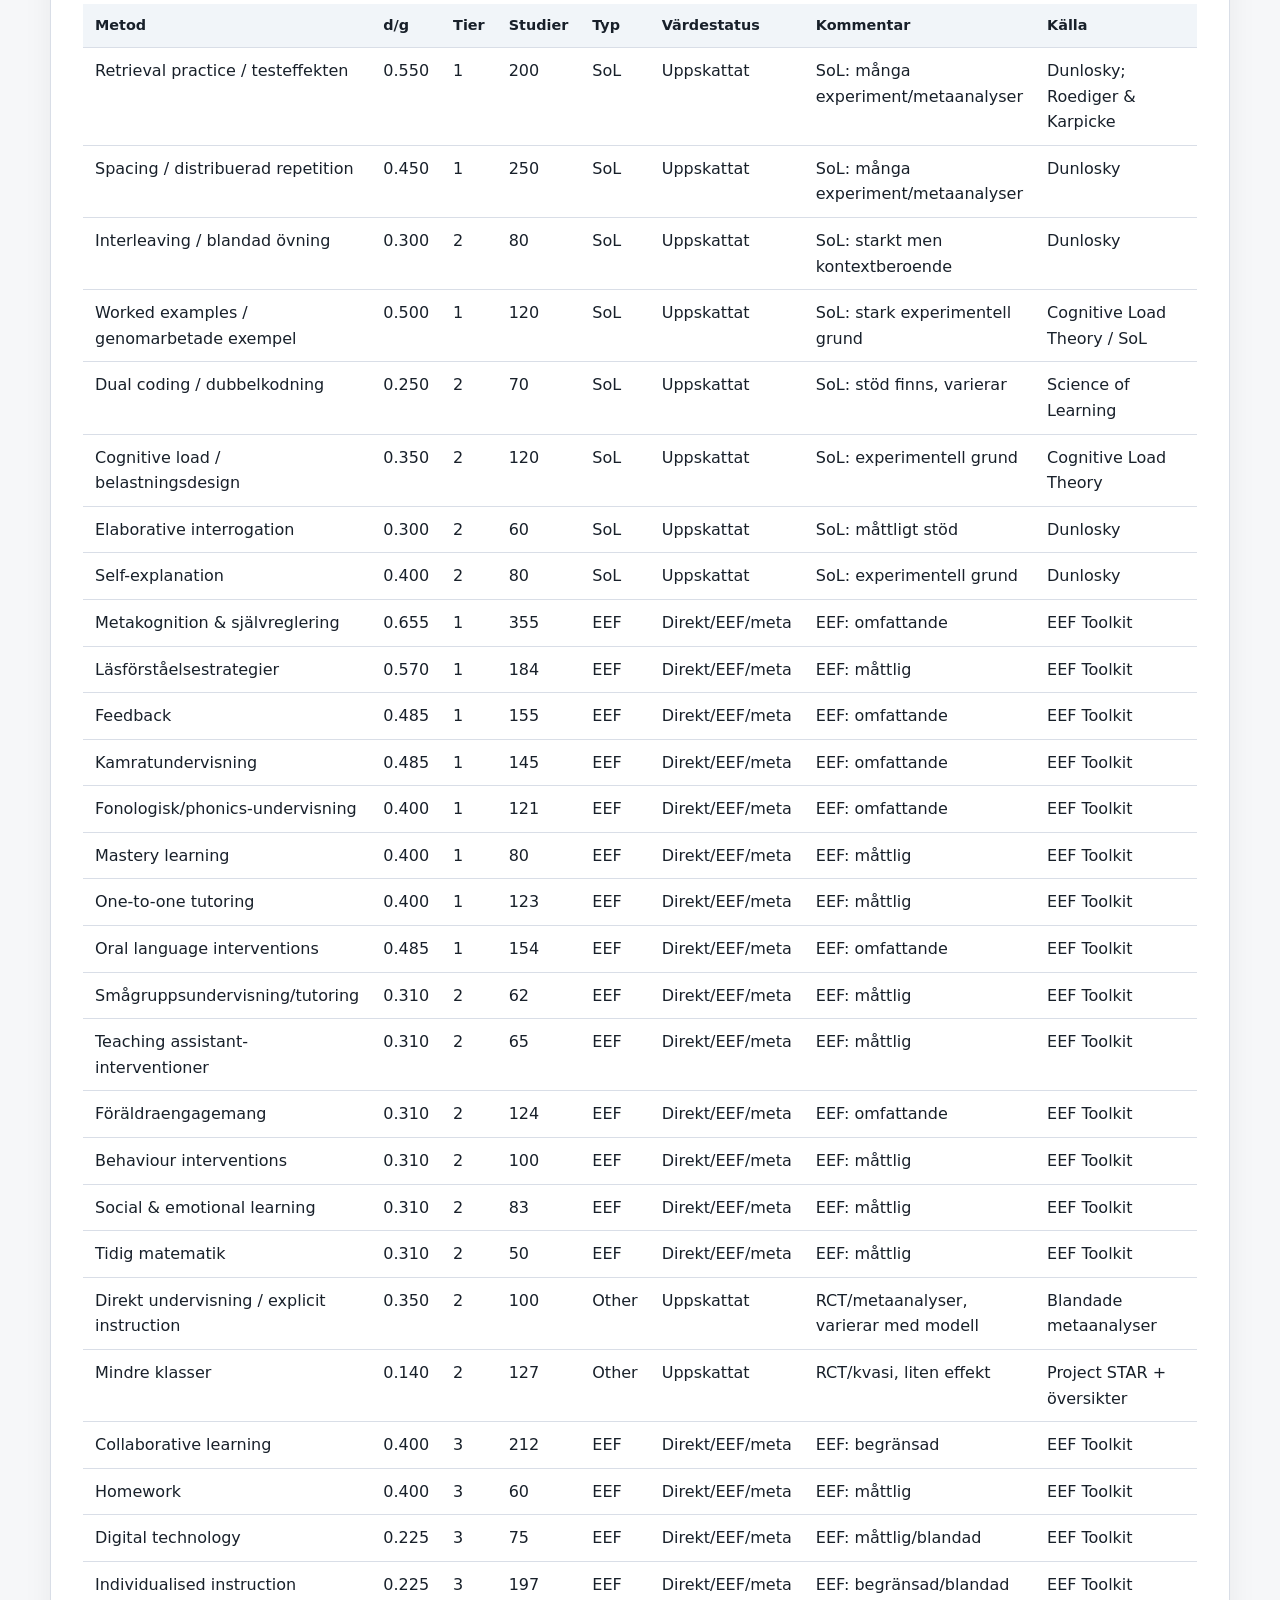
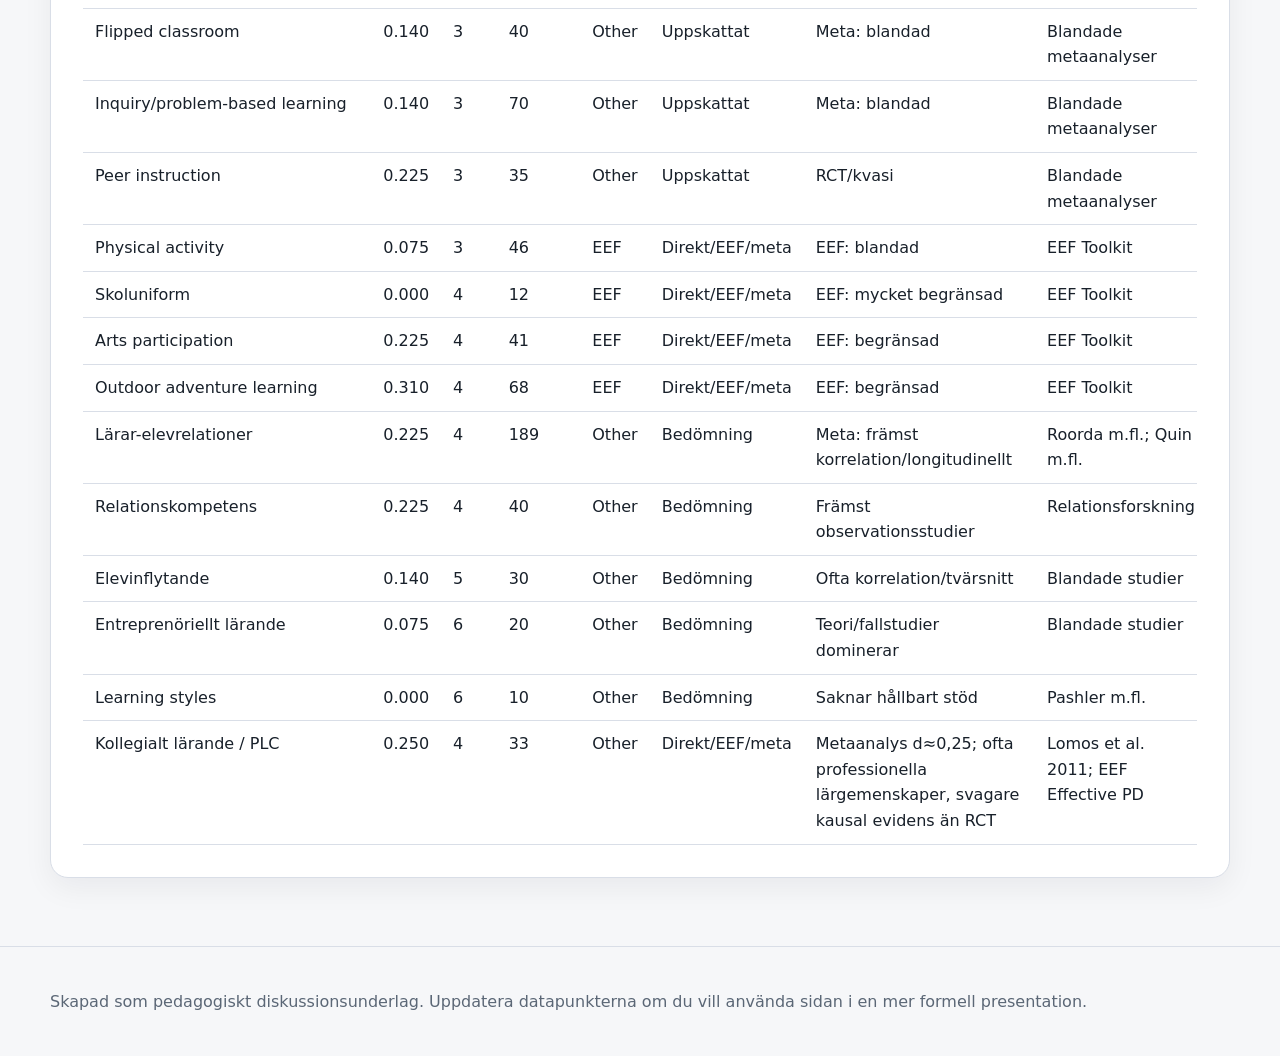
==== commit 0311c94f: "Add files via upload" ====
--- a/index.html
+++ b/index.html
@@ -33,6 +33,11 @@
       <svg id="evidenceChart" role="img" aria-labelledby="chartTitle chartDesc"></svg>
     </div>
     <div id="tooltip" class="tooltip" hidden></div>
+    <p class="download-row">
+      <a class="download-button" href="evidence_map_data.csv" download>Ladda ned CSV-data</a>
+      <a class="download-button secondary" href="data.json" download>Ladda ned JSON-data</a>
+    </p>
+
     <div class="legend">
       <span><b class="circle"></b> EEF/annan utbildningsforskning</span>
       <span><b class="diamond"></b> Science of Learning/kognitionspsykologi</span>
@@ -55,20 +60,65 @@
   </section>
 
   <section class="card">
-    <h2>Ärlig metodnotis: hur mycket är direkt forskning?</h2>
-    <p>Den här grafen är <strong>inte</strong> en exakt metaanalys och ska inte läsas som om varje punkt är direkt hämtad från en och samma databas. Den är en syntes.</p>
+    <h2>Ärlig metodnotis: är alla värden direkt från forskning?</h2>
+    <p><strong>Nej. Alla värden i grafen är inte exakta värden direkt hämtade från forskning.</strong> Grafen är ett diskussionsunderlag och en syntes. Vissa punkter ligger nära publicerade forskningssammanställningar, medan andra är mer bedömningsbaserade.</p>
+
+    <div class="status-grid">
+      <article class="status-card status-direct">
+        <h3>1. Mer direkt forskningsbaserat</h3>
+        <p>Främst EEF-baserade metoder och enstaka metaanalyser. Dessa värden är bäst förankrade, men EEF anger ofta effekten som “månader extra utveckling”, vilket här har omräknats ungefärligt till d/g.</p>
+        <p><strong>Exempel:</strong> metakognition, feedback, tutoring, phonics, läsförståelse, digital technology och kollegialt lärande/PLC.</p>
+      </article>
+
+      <article class="status-card status-approx">
+        <h3>2. Forskningsbaserat men uppskattat</h3>
+        <p>Metoderna har verkligt forskningsstöd, men grafens exakta d/g-värde är ett ungefärligt typvärde snarare än en exakt datapunkt från en och samma metaanalys.</p>
+        <p><strong>Exempel:</strong> retrieval practice, spacing, interleaving, worked examples, cognitive load, dual coding och explicit undervisning.</p>
+      </article>
+
+      <article class="status-card status-assessment">
+        <h3>3. Mer bedömningsbaserat / svagare datapunkter</h3>
+        <p>Här ska man vara mest försiktig. Forskning kan finnas, men ofta som korrelationer, observationer, teori eller blandade studier där det är svårt att ange ett stabilt d-värde.</p>
+        <p><strong>Exempel:</strong> relationskompetens, elevinflytande, entreprenöriellt lärande och learning styles som exakt d-värde.</p>
+      </article>
+    </div>
+
     <table>
-      <thead><tr><th>Del i grafen</th><th>Status</th></tr></thead>
+      <thead>
+        <tr>
+          <th>Del i grafen</th>
+          <th>Är det exakt forskning?</th>
+        </tr>
+      </thead>
       <tbody>
-        <tr><td>EEF:s “månader extra utveckling” och flera breda skolinterventioner</td><td>Bygger på EEF:s Teaching and Learning Toolkit.</td></tr>
-        <tr><td>Omräkning från månader till ungefärligt d/g</td><td>Bygger på EEF:s guide, men är fortfarande en förenkling.</td></tr>
-        <tr><td>Science of Learning-metoder</td><td>Bygger på forskningsöversikter och experiment, men d-värdena är ungefärliga typvärden.</td></tr>
-        <tr><td>Tier 1–6 för varje metod</td><td>Slavin-inspirerad klassificering av kausal evidensstyrka.</td></tr>
-        <tr><td>Felstaplar</td><td>Illustrativa osäkerhetsintervall, inte exakta 95 % konfidensintervall.</td></tr>
-        <tr><td>Bubbelstorlek</td><td>I vissa fall från EEF/studieantal, i andra fall grov uppskattning.</td></tr>
+        <tr>
+          <td>EEF:s “månader extra utveckling” och flera breda skolinterventioner</td>
+          <td>Relativt forskningsbaserat, men här omräknat ungefärligt till d/g.</td>
+        </tr>
+        <tr>
+          <td>Kollegialt lärande / PLC</td>
+          <td>Bygger på metaanalysdata, ungefär d≈0,25, men placeringen i Tier är en bedömning av kausal styrka.</td>
+        </tr>
+        <tr>
+          <td>Science of Learning-metoder</td>
+          <td>Forskningsbaserade, men flera d/g-värden är typvärden och inte exakta konsensusvärden.</td>
+        </tr>
+        <tr>
+          <td>Tier 1–6 för varje metod</td>
+          <td>Nej. Det är en Slavin-inspirerad klassificering av kausal evidensstyrka.</td>
+        </tr>
+        <tr>
+          <td>Felstaplar</td>
+          <td>Nej. De är illustrativa osäkerhetsintervall, inte exakta 95 % konfidensintervall.</td>
+        </tr>
+        <tr>
+          <td>Bubbelstorlek</td>
+          <td>Delvis. I vissa fall från studieantal, i andra fall grov uppskattning.</td>
+        </tr>
       </tbody>
     </table>
-    <p class="warning">Kort sagt: grafen är bra som diskussionsunderlag och undervisningsmaterial, men den är inte en publicerbar forskningsprodukt.</p>
+
+    <p class="warning"><strong>Kort slutsats:</strong> grafen bygger delvis på publicerade forskningssammanställningar, men flera placeringar är förenklade bedömningar. Den ska användas som diskussionsunderlag, inte som exakt metaanalys.</p>
   </section>
 
   <section class="card">
@@ -101,10 +151,10 @@
 
   <section class="card">
     <h2>Data i grafen</h2>
-    <p class="small">Tabellen visar de datapunkter som används i grafen.</p>
+    <p class="small">Tabellen visar de datapunkter som används i grafen. <a href="evidence_map_data.csv" download>Ladda ned datan som CSV</a>.</p>
     <div class="table-scroll">
       <table id="dataTable">
-        <thead><tr><th>Metod</th><th>d/g</th><th>Tier</th><th>Studier</th><th>Typ</th><th>Kommentar</th><th>Källa</th></tr></thead>
+        <thead><tr><th>Metod</th><th>d/g</th><th>Tier</th><th>Studier</th><th>Typ</th><th>Värdestatus</th><th>Kommentar</th><th>Källa</th></tr></thead>
         <tbody></tbody>
       </table>
     </div>
@@ -128,7 +178,7 @@
 </footer>
 
 <script>
-const chartData = [{"method": "Retrieval practice / testeffekten", "d": 0.55, "tier": 1, "studies": 200, "type": "SoL", "note": "SoL: många experiment/metaanalyser", "source": "Dunlosky; Roediger & Karpicke", "info": "Eleverna tränar på att hämta fram kunskap ur minnet, till exempel genom korta quiz, självtest eller frågor utan facit framför sig. Poängen är att själva återkallandet stärker långtidsminnet mer än att bara läsa om materialet."}, {"method": "Spacing / distribuerad repetition", "d": 0.45, "tier": 1, "studies": 250, "type": "SoL", "note": "SoL: många experiment/metaanalyser", "source": "Dunlosky", "info": "Träningen sprids ut över tid i stället för att allt görs vid ett tillfälle. Eleverna återkommer till samma innehåll flera gånger, med mellanrum, så att minnet förstärks och glömskan motverkas."}, {"method": "Interleaving / blandad övning", "d": 0.3, "tier": 2, "studies": 80, "type": "SoL", "note": "SoL: starkt men kontextberoende", "source": "Dunlosky", "info": "Elever blandar olika typer av problem eller innehåll i stället för att öva en sak i taget. Det kan göra träningen svårare men hjälper eleverna att välja rätt strategi i nya situationer."}, {"method": "Worked examples / genomarbetade exempel", "d": 0.5, "tier": 1, "studies": 120, "type": "SoL", "note": "SoL: stark experimentell grund", "source": "Cognitive Load Theory / SoL", "info": "Elever får se tydliga, färdiga exempel där lösningen visas steg för steg. Det minskar kognitiv belastning och hjälper eleverna att förstå hur experter tänker innan de ska lösa liknande uppgifter själva."}, {"method": "Dual coding / dubbelkodning", "d": 0.25, "tier": 2, "studies": 70, "type": "SoL", "note": "SoL: stöd finns, varierar", "source": "Science of Learning", "info": "Elever får information både verbalt och visuellt, till exempel text tillsammans med bild, diagram eller modell. Det fungerar bäst när bild och text stödjer varandra och inte överbelastar arbetsminnet."}, {"method": "Cognitive load / belastningsdesign", "d": 0.35, "tier": 2, "studies": 120, "type": "SoL", "note": "SoL: experimentell grund", "source": "Cognitive Load Theory", "info": "Undervisningen designas så att arbetsminnet inte överbelastas. Läraren tar bort onödig komplexitet, delar upp innehåll och använder exempel innan eleverna arbetar självständigt."}, {"method": "Elaborative interrogation", "d": 0.3, "tier": 2, "studies": 60, "type": "SoL", "note": "SoL: måttligt stöd", "source": "Dunlosky", "info": "Elever tränar på att fråga 'varför?' och förklara orsaker och samband. Metoden hjälper dem att koppla ny kunskap till det de redan vet."}, {"method": "Self-explanation", "d": 0.4, "tier": 2, "studies": 80, "type": "SoL", "note": "SoL: experimentell grund", "source": "Dunlosky", "info": "Elever förklarar för sig själva varför ett steg fungerar, varför ett svar är rimligt eller hur ett exempel hänger ihop. Det gör tänkandet mer aktivt än passiv läsning."}, {"method": "Metakognition & självreglering", "d": 0.655, "tier": 1, "studies": 355, "type": "EEF", "note": "EEF: omfattande", "source": "EEF Toolkit", "info": "Elever lär sig planera, övervaka och utvärdera sitt eget lärande. De tränar på frågor som: Vad är målet? Förstår jag? Vilken strategi ska jag använda? Vad behöver jag ändra nästa gång?"}, {"method": "Läsförståelsestrategier", "d": 0.57, "tier": 1, "studies": 184, "type": "EEF", "note": "EEF: måttlig", "source": "EEF Toolkit", "info": "Elever lär sig explicita strategier för att förstå text, till exempel att sammanfatta, ställa frågor, förutsäga innehåll, reda ut svåra ord och övervaka sin egen förståelse under läsningen."}, {"method": "Feedback", "d": 0.485, "tier": 1, "studies": 155, "type": "EEF", "note": "EEF: omfattande", "source": "EEF Toolkit", "info": "Återkoppling som hjälper eleven att förstå var den är, vart den ska och hur den kan komma vidare. Mest effektiv är feedback som leder till handling, inte bara beröm eller ett betyg."}, {"method": "Kamratundervisning", "d": 0.485, "tier": 1, "studies": 145, "type": "EEF", "note": "EEF: omfattande", "source": "EEF Toolkit", "info": "Elever lär av och med varandra på ett strukturerat sätt, till exempel genom att förklara lösningar, ge respons eller träna i par. Effekten beror mycket på struktur och tydliga roller."}, {"method": "Fonologisk/phonics-undervisning", "d": 0.4, "tier": 1, "studies": 121, "type": "EEF", "note": "EEF: omfattande", "source": "EEF Toolkit", "info": "Systematisk undervisning i sambandet mellan bokstäver och ljud. Särskilt viktig vid tidig läsinlärning och för elever som behöver stärka avkodning."}, {"method": "Mastery learning", "d": 0.4, "tier": 1, "studies": 80, "type": "EEF", "note": "EEF: måttlig", "source": "EEF Toolkit", "info": "Elever går vidare först när de har nått tillräcklig förståelse av ett moment. Det kräver tydliga mål, återkoppling, extra träning och möjlighet att visa förståelse igen."}, {"method": "One-to-one tutoring", "d": 0.4, "tier": 1, "studies": 123, "type": "EEF", "note": "EEF: måttlig", "source": "EEF Toolkit", "info": "Individuell undervisning eller handledning där en elev får stöd av en lärare, tutor eller utbildad handledare. Ofta stark effekt eftersom stödet kan anpassas direkt efter elevens behov."}, {"method": "Oral language interventions", "d": 0.485, "tier": 1, "studies": 154, "type": "EEF", "note": "EEF: omfattande", "source": "EEF Toolkit", "info": "Insatser som utvecklar elevers muntliga språk, ordförråd, samtal och begreppsförståelse. Viktigt eftersom språk ofta är en grund för läsning, skrivande och ämnesförståelse."}, {"method": "Smågruppsundervisning/tutoring", "d": 0.31, "tier": 2, "studies": 62, "type": "EEF", "note": "EEF: måttlig", "source": "EEF Toolkit", "info": "Undervisning i små grupper där läraren eller handledaren kan ge mer riktad återkoppling än i helklass. Effekten beror på kvalitet, struktur och hur väl stödet matchar elevernas behov."}, {"method": "Teaching assistant-interventioner", "d": 0.31, "tier": 2, "studies": 65, "type": "EEF", "note": "EEF: måttlig", "source": "EEF Toolkit", "info": "Stödinsatser där elevassistenter eller lärarassistenter används i tydligt strukturerade program. Effekten är starkast när insatsen är tränad, riktad och inte bara allmänt extra stöd."}, {"method": "Föräldraengagemang", "d": 0.31, "tier": 2, "studies": 124, "type": "EEF", "note": "EEF: omfattande", "source": "EEF Toolkit", "info": "Insatser som stärker vårdnadshavares stöd för elevens lärande, till exempel läsning hemma, kommunikation med skolan eller stöd för studierutiner."}, {"method": "Behaviour interventions", "d": 0.31, "tier": 2, "studies": 100, "type": "EEF", "note": "EEF: måttlig", "source": "EEF Toolkit", "info": "Strukturerade insatser för att förbättra beteende, arbetsro och skolnärvaro. Det kan handla om tydliga förväntningar, förstärkning, rutiner och uppföljning."}, {"method": "Social & emotional learning", "d": 0.31, "tier": 2, "studies": 83, "type": "EEF", "note": "EEF: måttlig", "source": "EEF Toolkit", "info": "Undervisning och träning i sociala och emotionella färdigheter, till exempel självkontroll, samarbete, empati och konflikthantering. Ska helst kopplas till skolvardagen."}, {"method": "Tidig matematik", "d": 0.31, "tier": 2, "studies": 50, "type": "EEF", "note": "EEF: måttlig", "source": "EEF Toolkit", "info": "Tidiga insatser som stärker taluppfattning, räknestrategier och grundläggande matematisk förståelse. Ofta handlar det om explicit undervisning och mycket strukturerad träning."}, {"method": "Direkt undervisning / explicit instruction", "d": 0.35, "tier": 2, "studies": 100, "type": "Other", "note": "RCT/metaanalyser, varierar med modell", "source": "Blandade metaanalyser", "info": "Läraren förklarar tydligt, modellerar, visar exempel, kontrollerar förståelse och låter eleverna träna stegvis. Det är särskilt viktigt när innehållet är nytt eller svårt."}, {"method": "Mindre klasser", "d": 0.14, "tier": 2, "studies": 127, "type": "Other", "note": "RCT/kvasi, liten effekt", "source": "Project STAR + översikter", "info": "Färre elever per klass kan ge mer tid till varje elev, men effekten på resultat är ofta mindre än många tror om undervisningen i övrigt inte förändras."}, {"method": "Collaborative learning", "d": 0.4, "tier": 3, "studies": 212, "type": "EEF", "note": "EEF: begränsad", "source": "EEF Toolkit"}, {"method": "Homework", "d": 0.4, "tier": 3, "studies": 60, "type": "EEF", "note": "EEF: måttlig", "source": "EEF Toolkit"}, {"method": "Digital technology", "d": 0.225, "tier": 3, "studies": 75, "type": "EEF", "note": "EEF: måttlig/blandad", "source": "EEF Toolkit"}, {"method": "Individualised instruction", "d": 0.225, "tier": 3, "studies": 197, "type": "EEF", "note": "EEF: begränsad/blandad", "source": "EEF Toolkit"}, {"method": "Flipped classroom", "d": 0.14, "tier": 3, "studies": 40, "type": "Other", "note": "Meta: blandad", "source": "Blandade metaanalyser"}, {"method": "Inquiry/problem-based learning", "d": 0.14, "tier": 3, "studies": 70, "type": "Other", "note": "Meta: blandad", "source": "Blandade metaanalyser"}, {"method": "Peer instruction", "d": 0.225, "tier": 3, "studies": 35, "type": "Other", "note": "RCT/kvasi", "source": "Blandade metaanalyser"}, {"method": "Physical activity", "d": 0.075, "tier": 3, "studies": 46, "type": "EEF", "note": "EEF: blandad", "source": "EEF Toolkit"}, {"method": "Skoluniform", "d": 0.0, "tier": 4, "studies": 12, "type": "EEF", "note": "EEF: mycket begränsad", "source": "EEF Toolkit"}, {"method": "Arts participation", "d": 0.225, "tier": 4, "studies": 41, "type": "EEF", "note": "EEF: begränsad", "source": "EEF Toolkit"}, {"method": "Outdoor adventure learning", "d": 0.31, "tier": 4, "studies": 68, "type": "EEF", "note": "EEF: begränsad", "source": "EEF Toolkit"}, {"method": "Lärar-elevrelationer", "d": 0.225, "tier": 4, "studies": 189, "type": "Other", "note": "Meta: främst korrelation/longitudinellt", "source": "Roorda m.fl.; Quin m.fl."}, {"method": "Relationskompetens", "d": 0.225, "tier": 4, "studies": 40, "type": "Other", "note": "Främst observationsstudier", "source": "Relationsforskning"}, {"method": "Elevinflytande", "d": 0.14, "tier": 5, "studies": 30, "type": "Other", "note": "Ofta korrelation/tvärsnitt", "source": "Blandade studier"}, {"method": "Entreprenöriellt lärande", "d": 0.075, "tier": 6, "studies": 20, "type": "Other", "note": "Teori/fallstudier dominerar", "source": "Blandade studier"}, {"method": "Learning styles", "d": 0.0, "tier": 6, "studies": 10, "type": "Other", "note": "Saknar hållbart stöd", "source": "Pashler m.fl."}, {"method": "Kollegialt lärande / PLC", "d": 0.25, "tier": 4, "studies": 33, "type": "Other", "note": "Metaanalys d≈0,25; ofta professionella lärgemenskaper, svagare kausal evidens än RCT", "source": "Lomos et al. 2011; EEF Effective PD", "info": "Lärare arbetar återkommande och strukturerat tillsammans för att analysera undervisning, elevresultat och nästa steg. Evidensen är lovande men ofta mindre kausalt stark än RCT-studier."}];
+const chartData = [{"method": "Retrieval practice / testeffekten", "d": 0.55, "tier": 1, "studies": 200, "type": "SoL", "note": "SoL: många experiment/metaanalyser", "source": "Dunlosky; Roediger & Karpicke", "info": "Eleverna tränar på att hämta fram kunskap ur minnet, till exempel genom korta quiz, självtest eller frågor utan facit framför sig. Poängen är att själva återkallandet stärker långtidsminnet mer än att bara läsa om materialet.", "valueStatus": "Forskningsbaserat men uppskattat", "valueStatusShort": "Uppskattat", "valueStatusDetail": "Metoden har verkligt forskningsstöd, men det exakta d/g-värdet i grafen är ett typvärde eller en syntes, inte en exakt datapunkt från en enda metaanalys."}, {"method": "Spacing / distribuerad repetition", "d": 0.45, "tier": 1, "studies": 250, "type": "SoL", "note": "SoL: många experiment/metaanalyser", "source": "Dunlosky", "info": "Träningen sprids ut över tid i stället för att allt görs vid ett tillfälle. Eleverna återkommer till samma innehåll flera gånger, med mellanrum, så att minnet förstärks och glömskan motverkas.", "valueStatus": "Forskningsbaserat men uppskattat", "valueStatusShort": "Uppskattat", "valueStatusDetail": "Metoden har verkligt forskningsstöd, men det exakta d/g-värdet i grafen är ett typvärde eller en syntes, inte en exakt datapunkt från en enda metaanalys."}, {"method": "Interleaving / blandad övning", "d": 0.3, "tier": 2, "studies": 80, "type": "SoL", "note": "SoL: starkt men kontextberoende", "source": "Dunlosky", "info": "Elever blandar olika typer av problem eller innehåll i stället för att öva en sak i taget. Det kan göra träningen svårare men hjälper eleverna att välja rätt strategi i nya situationer.", "valueStatus": "Forskningsbaserat men uppskattat", "valueStatusShort": "Uppskattat", "valueStatusDetail": "Metoden har verkligt forskningsstöd, men det exakta d/g-värdet i grafen är ett typvärde eller en syntes, inte en exakt datapunkt från en enda metaanalys."}, {"method": "Worked examples / genomarbetade exempel", "d": 0.5, "tier": 1, "studies": 120, "type": "SoL", "note": "SoL: stark experimentell grund", "source": "Cognitive Load Theory / SoL", "info": "Elever får se tydliga, färdiga exempel där lösningen visas steg för steg. Det minskar kognitiv belastning och hjälper eleverna att förstå hur experter tänker innan de ska lösa liknande uppgifter själva.", "valueStatus": "Forskningsbaserat men uppskattat", "valueStatusShort": "Uppskattat", "valueStatusDetail": "Metoden har verkligt forskningsstöd, men det exakta d/g-värdet i grafen är ett typvärde eller en syntes, inte en exakt datapunkt från en enda metaanalys."}, {"method": "Dual coding / dubbelkodning", "d": 0.25, "tier": 2, "studies": 70, "type": "SoL", "note": "SoL: stöd finns, varierar", "source": "Science of Learning", "info": "Elever får information både verbalt och visuellt, till exempel text tillsammans med bild, diagram eller modell. Det fungerar bäst när bild och text stödjer varandra och inte överbelastar arbetsminnet.", "valueStatus": "Forskningsbaserat men uppskattat", "valueStatusShort": "Uppskattat", "valueStatusDetail": "Metoden har verkligt forskningsstöd, men det exakta d/g-värdet i grafen är ett typvärde eller en syntes, inte en exakt datapunkt från en enda metaanalys."}, {"method": "Cognitive load / belastningsdesign", "d": 0.35, "tier": 2, "studies": 120, "type": "SoL", "note": "SoL: experimentell grund", "source": "Cognitive Load Theory", "info": "Undervisningen designas så att arbetsminnet inte överbelastas. Läraren tar bort onödig komplexitet, delar upp innehåll och använder exempel innan eleverna arbetar självständigt.", "valueStatus": "Forskningsbaserat men uppskattat", "valueStatusShort": "Uppskattat", "valueStatusDetail": "Metoden har verkligt forskningsstöd, men det exakta d/g-värdet i grafen är ett typvärde eller en syntes, inte en exakt datapunkt från en enda metaanalys."}, {"method": "Elaborative interrogation", "d": 0.3, "tier": 2, "studies": 60, "type": "SoL", "note": "SoL: måttligt stöd", "source": "Dunlosky", "info": "Elever tränar på att fråga 'varför?' och förklara orsaker och samband. Metoden hjälper dem att koppla ny kunskap till det de redan vet.", "valueStatus": "Forskningsbaserat men uppskattat", "valueStatusShort": "Uppskattat", "valueStatusDetail": "Metoden har verkligt forskningsstöd, men det exakta d/g-värdet i grafen är ett typvärde eller en syntes, inte en exakt datapunkt från en enda metaanalys."}, {"method": "Self-explanation", "d": 0.4, "tier": 2, "studies": 80, "type": "SoL", "note": "SoL: experimentell grund", "source": "Dunlosky", "info": "Elever förklarar för sig själva varför ett steg fungerar, varför ett svar är rimligt eller hur ett exempel hänger ihop. Det gör tänkandet mer aktivt än passiv läsning.", "valueStatus": "Forskningsbaserat men uppskattat", "valueStatusShort": "Uppskattat", "valueStatusDetail": "Metoden har verkligt forskningsstöd, men det exakta d/g-värdet i grafen är ett typvärde eller en syntes, inte en exakt datapunkt från en enda metaanalys."}, {"method": "Metakognition & självreglering", "d": 0.655, "tier": 1, "studies": 355, "type": "EEF", "note": "EEF: omfattande", "source": "EEF Toolkit", "info": "Elever lär sig planera, övervaka och utvärdera sitt eget lärande. De tränar på frågor som: Vad är målet? Förstår jag? Vilken strategi ska jag använda? Vad behöver jag ändra nästa gång?", "valueStatus": "Mer direkt forskningsbaserat", "valueStatusShort": "Direkt/EEF/meta", "valueStatusDetail": "Värdet är relativt nära en publicerad forskningssammanställning, ofta EEF:s Toolkit eller en specifik metaanalys. För EEF-punkter är det dock ofta 'månader extra utveckling' som har omräknats ungefärligt till d/g."}, {"method": "Läsförståelsestrategier", "d": 0.57, "tier": 1, "studies": 184, "type": "EEF", "note": "EEF: måttlig", "source": "EEF Toolkit", "info": "Elever lär sig explicita strategier för att förstå text, till exempel att sammanfatta, ställa frågor, förutsäga innehåll, reda ut svåra ord och övervaka sin egen förståelse under läsningen.", "valueStatus": "Mer direkt forskningsbaserat", "valueStatusShort": "Direkt/EEF/meta", "valueStatusDetail": "Värdet är relativt nära en publicerad forskningssammanställning, ofta EEF:s Toolkit eller en specifik metaanalys. För EEF-punkter är det dock ofta 'månader extra utveckling' som har omräknats ungefärligt till d/g."}, {"method": "Feedback", "d": 0.485, "tier": 1, "studies": 155, "type": "EEF", "note": "EEF: omfattande", "source": "EEF Toolkit", "info": "Återkoppling som hjälper eleven att förstå var den är, vart den ska och hur den kan komma vidare. Mest effektiv är feedback som leder till handling, inte bara beröm eller ett betyg.", "valueStatus": "Mer direkt forskningsbaserat", "valueStatusShort": "Direkt/EEF/meta", "valueStatusDetail": "Värdet är relativt nära en publicerad forskningssammanställning, ofta EEF:s Toolkit eller en specifik metaanalys. För EEF-punkter är det dock ofta 'månader extra utveckling' som har omräknats ungefärligt till d/g."}, {"method": "Kamratundervisning", "d": 0.485, "tier": 1, "studies": 145, "type": "EEF", "note": "EEF: omfattande", "source": "EEF Toolkit", "info": "Elever lär av och med varandra på ett strukturerat sätt, till exempel genom att förklara lösningar, ge respons eller träna i par. Effekten beror mycket på struktur och tydliga roller.", "valueStatus": "Mer direkt forskningsbaserat", "valueStatusShort": "Direkt/EEF/meta", "valueStatusDetail": "Värdet är relativt nära en publicerad forskningssammanställning, ofta EEF:s Toolkit eller en specifik metaanalys. För EEF-punkter är det dock ofta 'månader extra utveckling' som har omräknats ungefärligt till d/g."}, {"method": "Fonologisk/phonics-undervisning", "d": 0.4, "tier": 1, "studies": 121, "type": "EEF", "note": "EEF: omfattande", "source": "EEF Toolkit", "info": "Systematisk undervisning i sambandet mellan bokstäver och ljud. Särskilt viktig vid tidig läsinlärning och för elever som behöver stärka avkodning.", "valueStatus": "Mer direkt forskningsbaserat", "valueStatusShort": "Direkt/EEF/meta", "valueStatusDetail": "Värdet är relativt nära en publicerad forskningssammanställning, ofta EEF:s Toolkit eller en specifik metaanalys. För EEF-punkter är det dock ofta 'månader extra utveckling' som har omräknats ungefärligt till d/g."}, {"method": "Mastery learning", "d": 0.4, "tier": 1, "studies": 80, "type": "EEF", "note": "EEF: måttlig", "source": "EEF Toolkit", "info": "Elever går vidare först när de har nått tillräcklig förståelse av ett moment. Det kräver tydliga mål, återkoppling, extra träning och möjlighet att visa förståelse igen.", "valueStatus": "Mer direkt forskningsbaserat", "valueStatusShort": "Direkt/EEF/meta", "valueStatusDetail": "Värdet är relativt nära en publicerad forskningssammanställning, ofta EEF:s Toolkit eller en specifik metaanalys. För EEF-punkter är det dock ofta 'månader extra utveckling' som har omräknats ungefärligt till d/g."}, {"method": "One-to-one tutoring", "d": 0.4, "tier": 1, "studies": 123, "type": "EEF", "note": "EEF: måttlig", "source": "EEF Toolkit", "info": "Individuell undervisning eller handledning där en elev får stöd av en lärare, tutor eller utbildad handledare. Ofta stark effekt eftersom stödet kan anpassas direkt efter elevens behov.", "valueStatus": "Mer direkt forskningsbaserat", "valueStatusShort": "Direkt/EEF/meta", "valueStatusDetail": "Värdet är relativt nära en publicerad forskningssammanställning, ofta EEF:s Toolkit eller en specifik metaanalys. För EEF-punkter är det dock ofta 'månader extra utveckling' som har omräknats ungefärligt till d/g."}, {"method": "Oral language interventions", "d": 0.485, "tier": 1, "studies": 154, "type": "EEF", "note": "EEF: omfattande", "source": "EEF Toolkit", "info": "Insatser som utvecklar elevers muntliga språk, ordförråd, samtal och begreppsförståelse. Viktigt eftersom språk ofta är en grund för läsning, skrivande och ämnesförståelse.", "valueStatus": "Mer direkt forskningsbaserat", "valueStatusShort": "Direkt/EEF/meta", "valueStatusDetail": "Värdet är relativt nära en publicerad forskningssammanställning, ofta EEF:s Toolkit eller en specifik metaanalys. För EEF-punkter är det dock ofta 'månader extra utveckling' som har omräknats ungefärligt till d/g."}, {"method": "Smågruppsundervisning/tutoring", "d": 0.31, "tier": 2, "studies": 62, "type": "EEF", "note": "EEF: måttlig", "source": "EEF Toolkit", "info": "Undervisning i små grupper där läraren eller handledaren kan ge mer riktad återkoppling än i helklass. Effekten beror på kvalitet, struktur och hur väl stödet matchar elevernas behov.", "valueStatus": "Mer direkt forskningsbaserat", "valueStatusShort": "Direkt/EEF/meta", "valueStatusDetail": "Värdet är relativt nära en publicerad forskningssammanställning, ofta EEF:s Toolkit eller en specifik metaanalys. För EEF-punkter är det dock ofta 'månader extra utveckling' som har omräknats ungefärligt till d/g."}, {"method": "Teaching assistant-interventioner", "d": 0.31, "tier": 2, "studies": 65, "type": "EEF", "note": "EEF: måttlig", "source": "EEF Toolkit", "info": "Stödinsatser där elevassistenter eller lärarassistenter används i tydligt strukturerade program. Effekten är starkast när insatsen är tränad, riktad och inte bara allmänt extra stöd.", "valueStatus": "Mer direkt forskningsbaserat", "valueStatusShort": "Direkt/EEF/meta", "valueStatusDetail": "Värdet är relativt nära en publicerad forskningssammanställning, ofta EEF:s Toolkit eller en specifik metaanalys. För EEF-punkter är det dock ofta 'månader extra utveckling' som har omräknats ungefärligt till d/g."}, {"method": "Föräldraengagemang", "d": 0.31, "tier": 2, "studies": 124, "type": "EEF", "note": "EEF: omfattande", "source": "EEF Toolkit", "info": "Insatser som stärker vårdnadshavares stöd för elevens lärande, till exempel läsning hemma, kommunikation med skolan eller stöd för studierutiner.", "valueStatus": "Mer direkt forskningsbaserat", "valueStatusShort": "Direkt/EEF/meta", "valueStatusDetail": "Värdet är relativt nära en publicerad forskningssammanställning, ofta EEF:s Toolkit eller en specifik metaanalys. För EEF-punkter är det dock ofta 'månader extra utveckling' som har omräknats ungefärligt till d/g."}, {"method": "Behaviour interventions", "d": 0.31, "tier": 2, "studies": 100, "type": "EEF", "note": "EEF: måttlig", "source": "EEF Toolkit", "info": "Strukturerade insatser för att förbättra beteende, arbetsro och skolnärvaro. Det kan handla om tydliga förväntningar, förstärkning, rutiner och uppföljning.", "valueStatus": "Mer direkt forskningsbaserat", "valueStatusShort": "Direkt/EEF/meta", "valueStatusDetail": "Värdet är relativt nära en publicerad forskningssammanställning, ofta EEF:s Toolkit eller en specifik metaanalys. För EEF-punkter är det dock ofta 'månader extra utveckling' som har omräknats ungefärligt till d/g."}, {"method": "Social & emotional learning", "d": 0.31, "tier": 2, "studies": 83, "type": "EEF", "note": "EEF: måttlig", "source": "EEF Toolkit", "info": "Undervisning och träning i sociala och emotionella färdigheter, till exempel självkontroll, samarbete, empati och konflikthantering. Ska helst kopplas till skolvardagen.", "valueStatus": "Mer direkt forskningsbaserat", "valueStatusShort": "Direkt/EEF/meta", "valueStatusDetail": "Värdet är relativt nära en publicerad forskningssammanställning, ofta EEF:s Toolkit eller en specifik metaanalys. För EEF-punkter är det dock ofta 'månader extra utveckling' som har omräknats ungefärligt till d/g."}, {"method": "Tidig matematik", "d": 0.31, "tier": 2, "studies": 50, "type": "EEF", "note": "EEF: måttlig", "source": "EEF Toolkit", "info": "Tidiga insatser som stärker taluppfattning, räknestrategier och grundläggande matematisk förståelse. Ofta handlar det om explicit undervisning och mycket strukturerad träning.", "valueStatus": "Mer direkt forskningsbaserat", "valueStatusShort": "Direkt/EEF/meta", "valueStatusDetail": "Värdet är relativt nära en publicerad forskningssammanställning, ofta EEF:s Toolkit eller en specifik metaanalys. För EEF-punkter är det dock ofta 'månader extra utveckling' som har omräknats ungefärligt till d/g."}, {"method": "Direkt undervisning / explicit instruction", "d": 0.35, "tier": 2, "studies": 100, "type": "Other", "note": "RCT/metaanalyser, varierar med modell", "source": "Blandade metaanalyser", "info": "Läraren förklarar tydligt, modellerar, visar exempel, kontrollerar förståelse och låter eleverna träna stegvis. Det är särskilt viktigt när innehållet är nytt eller svårt.", "valueStatus": "Forskningsbaserat men uppskattat", "valueStatusShort": "Uppskattat", "valueStatusDetail": "Metoden har verkligt forskningsstöd, men det exakta d/g-värdet i grafen är ett typvärde eller en syntes, inte en exakt datapunkt från en enda metaanalys."}, {"method": "Mindre klasser", "d": 0.14, "tier": 2, "studies": 127, "type": "Other", "note": "RCT/kvasi, liten effekt", "source": "Project STAR + översikter", "info": "Färre elever per klass kan ge mer tid till varje elev, men effekten på resultat är ofta mindre än många tror om undervisningen i övrigt inte förändras.", "valueStatus": "Forskningsbaserat men uppskattat", "valueStatusShort": "Uppskattat", "valueStatusDetail": "Metoden har verkligt forskningsstöd, men det exakta d/g-värdet i grafen är ett typvärde eller en syntes, inte en exakt datapunkt från en enda metaanalys."}, {"method": "Collaborative learning", "d": 0.4, "tier": 3, "studies": 212, "type": "EEF", "note": "EEF: begränsad", "source": "EEF Toolkit", "valueStatus": "Mer direkt forskningsbaserat", "valueStatusShort": "Direkt/EEF/meta", "valueStatusDetail": "Värdet är relativt nära en publicerad forskningssammanställning, ofta EEF:s Toolkit eller en specifik metaanalys. För EEF-punkter är det dock ofta 'månader extra utveckling' som har omräknats ungefärligt till d/g."}, {"method": "Homework", "d": 0.4, "tier": 3, "studies": 60, "type": "EEF", "note": "EEF: måttlig", "source": "EEF Toolkit", "valueStatus": "Mer direkt forskningsbaserat", "valueStatusShort": "Direkt/EEF/meta", "valueStatusDetail": "Värdet är relativt nära en publicerad forskningssammanställning, ofta EEF:s Toolkit eller en specifik metaanalys. För EEF-punkter är det dock ofta 'månader extra utveckling' som har omräknats ungefärligt till d/g."}, {"method": "Digital technology", "d": 0.225, "tier": 3, "studies": 75, "type": "EEF", "note": "EEF: måttlig/blandad", "source": "EEF Toolkit", "valueStatus": "Mer direkt forskningsbaserat", "valueStatusShort": "Direkt/EEF/meta", "valueStatusDetail": "Värdet är relativt nära en publicerad forskningssammanställning, ofta EEF:s Toolkit eller en specifik metaanalys. För EEF-punkter är det dock ofta 'månader extra utveckling' som har omräknats ungefärligt till d/g."}, {"method": "Individualised instruction", "d": 0.225, "tier": 3, "studies": 197, "type": "EEF", "note": "EEF: begränsad/blandad", "source": "EEF Toolkit", "valueStatus": "Mer direkt forskningsbaserat", "valueStatusShort": "Direkt/EEF/meta", "valueStatusDetail": "Värdet är relativt nära en publicerad forskningssammanställning, ofta EEF:s Toolkit eller en specifik metaanalys. För EEF-punkter är det dock ofta 'månader extra utveckling' som har omräknats ungefärligt till d/g."}, {"method": "Flipped classroom", "d": 0.14, "tier": 3, "studies": 40, "type": "Other", "note": "Meta: blandad", "source": "Blandade metaanalyser", "valueStatus": "Forskningsbaserat men uppskattat", "valueStatusShort": "Uppskattat", "valueStatusDetail": "Metoden har verkligt forskningsstöd, men det exakta d/g-värdet i grafen är ett typvärde eller en syntes, inte en exakt datapunkt från en enda metaanalys."}, {"method": "Inquiry/problem-based learning", "d": 0.14, "tier": 3, "studies": 70, "type": "Other", "note": "Meta: blandad", "source": "Blandade metaanalyser", "valueStatus": "Forskningsbaserat men uppskattat", "valueStatusShort": "Uppskattat", "valueStatusDetail": "Metoden har verkligt forskningsstöd, men det exakta d/g-värdet i grafen är ett typvärde eller en syntes, inte en exakt datapunkt från en enda metaanalys."}, {"method": "Peer instruction", "d": 0.225, "tier": 3, "studies": 35, "type": "Other", "note": "RCT/kvasi", "source": "Blandade metaanalyser", "valueStatus": "Forskningsbaserat men uppskattat", "valueStatusShort": "Uppskattat", "valueStatusDetail": "Metoden har verkligt forskningsstöd, men det exakta d/g-värdet i grafen är ett typvärde eller en syntes, inte en exakt datapunkt från en enda metaanalys."}, {"method": "Physical activity", "d": 0.075, "tier": 3, "studies": 46, "type": "EEF", "note": "EEF: blandad", "source": "EEF Toolkit", "valueStatus": "Mer direkt forskningsbaserat", "valueStatusShort": "Direkt/EEF/meta", "valueStatusDetail": "Värdet är relativt nära en publicerad forskningssammanställning, ofta EEF:s Toolkit eller en specifik metaanalys. För EEF-punkter är det dock ofta 'månader extra utveckling' som har omräknats ungefärligt till d/g."}, {"method": "Skoluniform", "d": 0.0, "tier": 4, "studies": 12, "type": "EEF", "note": "EEF: mycket begränsad", "source": "EEF Toolkit", "valueStatus": "Mer direkt forskningsbaserat", "valueStatusShort": "Direkt/EEF/meta", "valueStatusDetail": "Värdet är relativt nära en publicerad forskningssammanställning, ofta EEF:s Toolkit eller en specifik metaanalys. För EEF-punkter är det dock ofta 'månader extra utveckling' som har omräknats ungefärligt till d/g."}, {"method": "Arts participation", "d": 0.225, "tier": 4, "studies": 41, "type": "EEF", "note": "EEF: begränsad", "source": "EEF Toolkit", "valueStatus": "Mer direkt forskningsbaserat", "valueStatusShort": "Direkt/EEF/meta", "valueStatusDetail": "Värdet är relativt nära en publicerad forskningssammanställning, ofta EEF:s Toolkit eller en specifik metaanalys. För EEF-punkter är det dock ofta 'månader extra utveckling' som har omräknats ungefärligt till d/g."}, {"method": "Outdoor adventure learning", "d": 0.31, "tier": 4, "studies": 68, "type": "EEF", "note": "EEF: begränsad", "source": "EEF Toolkit", "valueStatus": "Mer direkt forskningsbaserat", "valueStatusShort": "Direkt/EEF/meta", "valueStatusDetail": "Värdet är relativt nära en publicerad forskningssammanställning, ofta EEF:s Toolkit eller en specifik metaanalys. För EEF-punkter är det dock ofta 'månader extra utveckling' som har omräknats ungefärligt till d/g."}, {"method": "Lärar-elevrelationer", "d": 0.225, "tier": 4, "studies": 189, "type": "Other", "note": "Meta: främst korrelation/longitudinellt", "source": "Roorda m.fl.; Quin m.fl.", "valueStatus": "Mer bedömningsbaserat / svagare datapunkt", "valueStatusShort": "Bedömning", "valueStatusDetail": "Här är den exakta placeringen mer osäker. Forskning kan finnas, men den är ofta observationsbaserad, korrelationell, svår att jämföra eller saknar ett stabilt samlat d-värde."}, {"method": "Relationskompetens", "d": 0.225, "tier": 4, "studies": 40, "type": "Other", "note": "Främst observationsstudier", "source": "Relationsforskning", "valueStatus": "Mer bedömningsbaserat / svagare datapunkt", "valueStatusShort": "Bedömning", "valueStatusDetail": "Här är den exakta placeringen mer osäker. Forskning kan finnas, men den är ofta observationsbaserad, korrelationell, svår att jämföra eller saknar ett stabilt samlat d-värde."}, {"method": "Elevinflytande", "d": 0.14, "tier": 5, "studies": 30, "type": "Other", "note": "Ofta korrelation/tvärsnitt", "source": "Blandade studier", "valueStatus": "Mer bedömningsbaserat / svagare datapunkt", "valueStatusShort": "Bedömning", "valueStatusDetail": "Här är den exakta placeringen mer osäker. Forskning kan finnas, men den är ofta observationsbaserad, korrelationell, svår att jämföra eller saknar ett stabilt samlat d-värde."}, {"method": "Entreprenöriellt lärande", "d": 0.075, "tier": 6, "studies": 20, "type": "Other", "note": "Teori/fallstudier dominerar", "source": "Blandade studier", "valueStatus": "Mer bedömningsbaserat / svagare datapunkt", "valueStatusShort": "Bedömning", "valueStatusDetail": "Här är den exakta placeringen mer osäker. Forskning kan finnas, men den är ofta observationsbaserad, korrelationell, svår att jämföra eller saknar ett stabilt samlat d-värde."}, {"method": "Learning styles", "d": 0.0, "tier": 6, "studies": 10, "type": "Other", "note": "Saknar hållbart stöd", "source": "Pashler m.fl.", "valueStatus": "Mer bedömningsbaserat / svagare datapunkt", "valueStatusShort": "Bedömning", "valueStatusDetail": "Här är den exakta placeringen mer osäker. Forskning kan finnas, men den är ofta observationsbaserad, korrelationell, svår att jämföra eller saknar ett stabilt samlat d-värde."}, {"method": "Kollegialt lärande / PLC", "d": 0.25, "tier": 4, "studies": 33, "type": "Other", "note": "Metaanalys d≈0,25; ofta professionella lärgemenskaper, svagare kausal evidens än RCT", "source": "Lomos et al. 2011; EEF Effective PD", "info": "Lärare arbetar återkommande och strukturerat tillsammans för att analysera undervisning, elevresultat och nästa steg. Evidensen är lovande men ofta mindre kausalt stark än RCT-studier.", "valueStatus": "Mer direkt forskningsbaserat", "valueStatusShort": "Direkt/EEF/meta", "valueStatusDetail": "Värdet är relativt nära en publicerad forskningssammanställning, ofta EEF:s Toolkit eller en specifik metaanalys. För EEF-punkter är det dock ofta 'månader extra utveckling' som har omräknats ungefärligt till d/g."}];
 </script>
 <script src="script.js"></script>
 </body>
--- a/style.css
+++ b/style.css
@@ -348,3 +348,102 @@
   fill: #0f766e;
   font-weight: 700;
 }
+
+
+.status-grid {
+  display: grid;
+  grid-template-columns: repeat(3, minmax(0, 1fr));
+  gap: 16px;
+  margin: 20px 0;
+}
+
+.status-card {
+  border: 1px solid var(--border);
+  border-radius: 14px;
+  padding: 16px;
+  background: #f8fafc;
+}
+
+.status-card h3 {
+  margin-top: 0;
+}
+
+.status-direct {
+  border-top: 6px solid #16a34a;
+}
+
+.status-approx {
+  border-top: 6px solid #f59e0b;
+}
+
+.status-assessment {
+  border-top: 6px solid #dc2626;
+}
+
+.status-badge {
+  font-size: 10px;
+  font-weight: 800;
+  letter-spacing: .03em;
+  text-transform: uppercase;
+  fill: #111827;
+  paint-order: stroke;
+  stroke: rgba(255,255,255,.95);
+  stroke-width: 4px;
+}
+
+.status-direct-text {
+  color: #166534;
+  font-weight: 700;
+}
+
+.status-approx-text {
+  color: #92400e;
+  font-weight: 700;
+}
+
+.status-assessment-text {
+  color: #991b1b;
+  font-weight: 700;
+}
+
+.modal-facts dt {
+  font-weight: 700;
+  margin-top: 10px;
+}
+
+.modal-facts dd {
+  margin-left: 0;
+  color: var(--muted);
+}
+
+@media (max-width: 900px) {
+  .status-grid {
+    grid-template-columns: 1fr;
+  }
+}
+
+
+.download-row {
+  display: flex;
+  flex-wrap: wrap;
+  gap: 10px;
+  margin: 16px 0 4px;
+}
+
+.download-button {
+  display: inline-block;
+  padding: 10px 14px;
+  border-radius: 999px;
+  background: var(--accent);
+  color: white;
+  font-weight: 700;
+  text-decoration: none;
+}
+
+.download-button:hover {
+  filter: brightness(0.95);
+}
+
+.download-button.secondary {
+  background: #334155;
+}
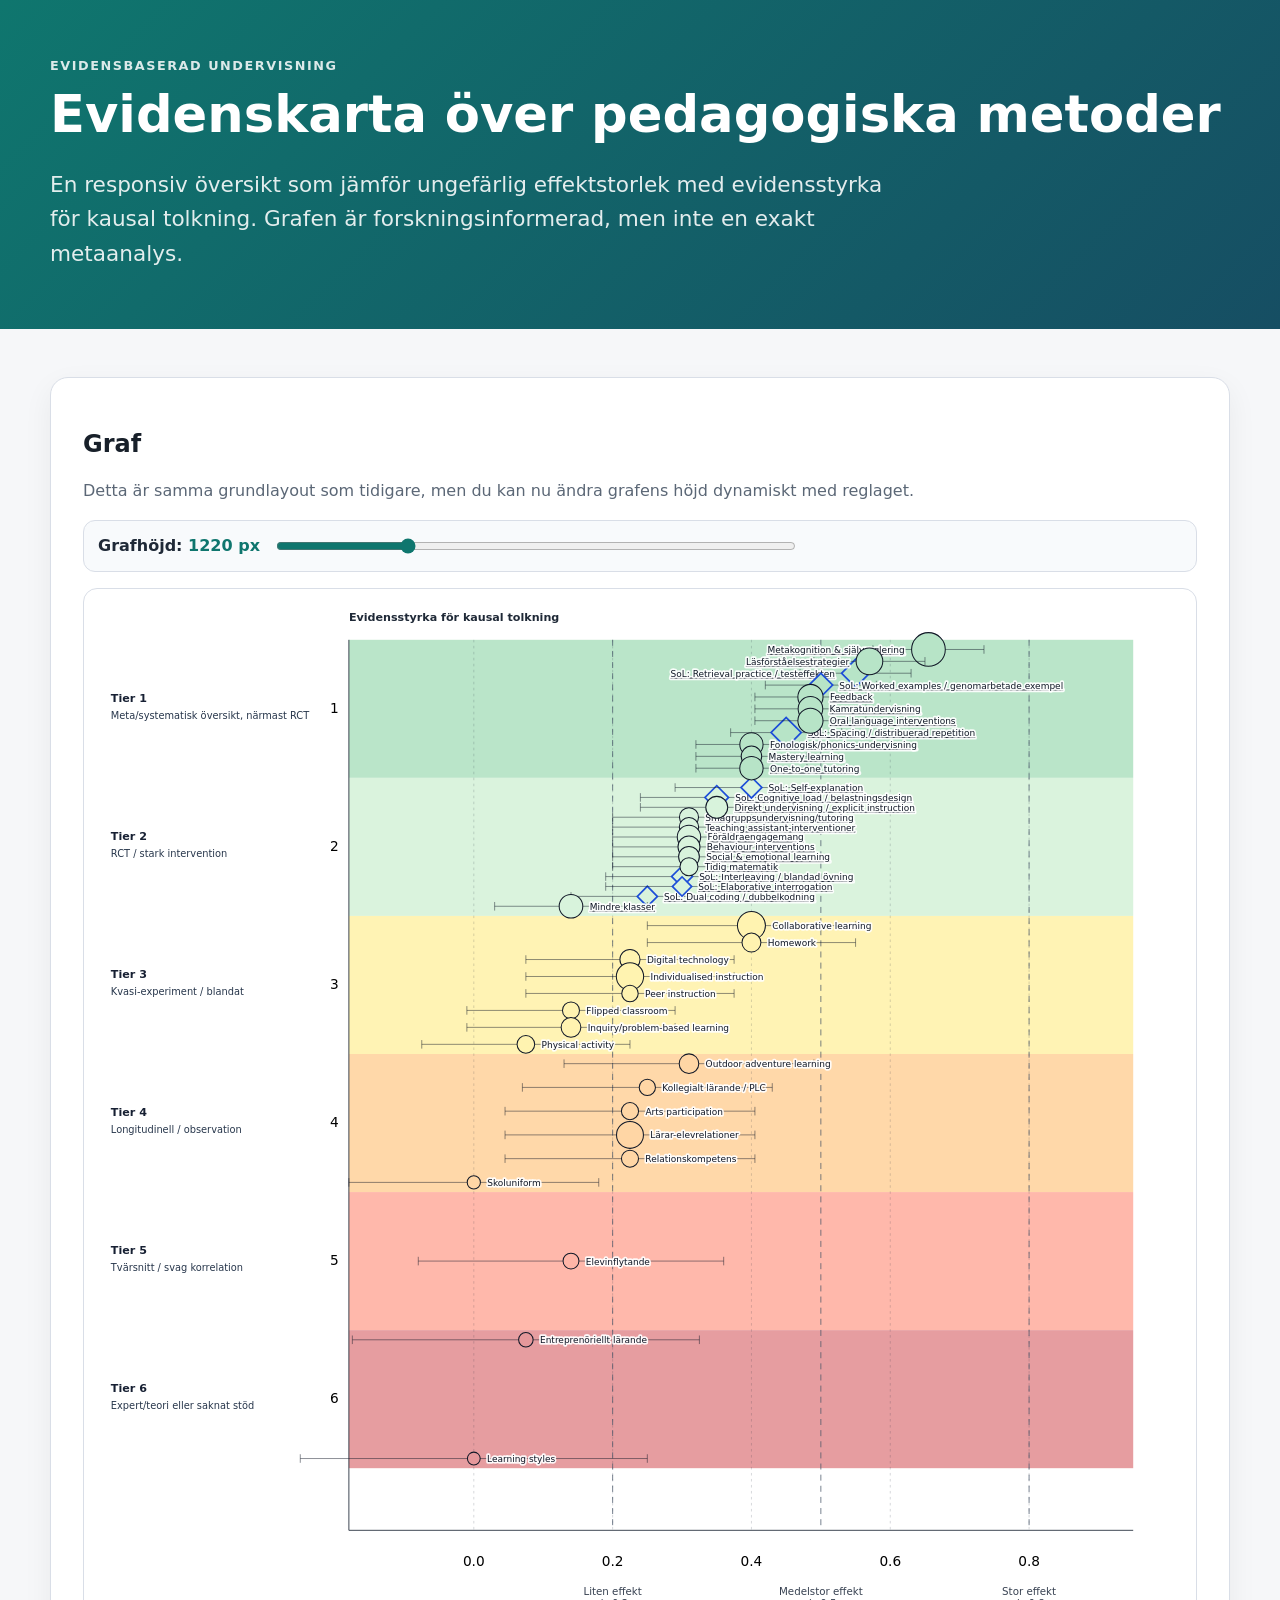
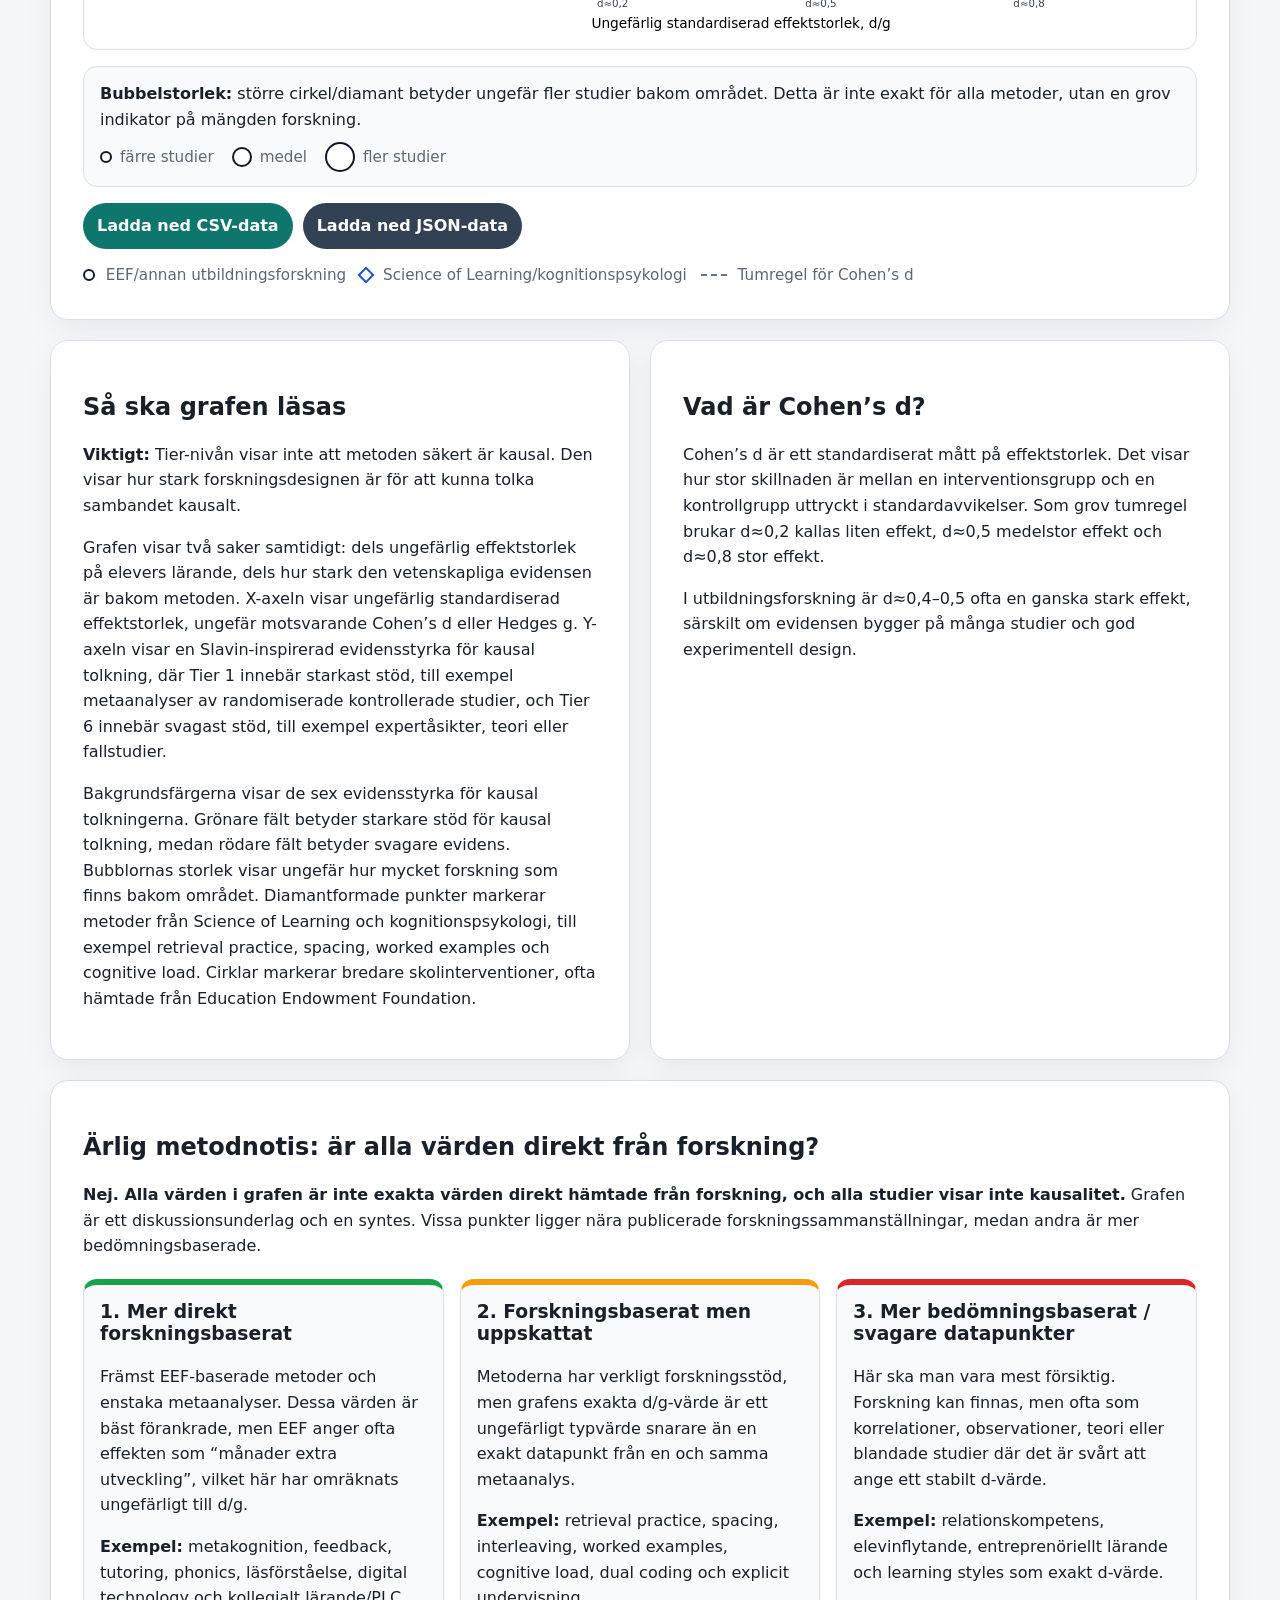
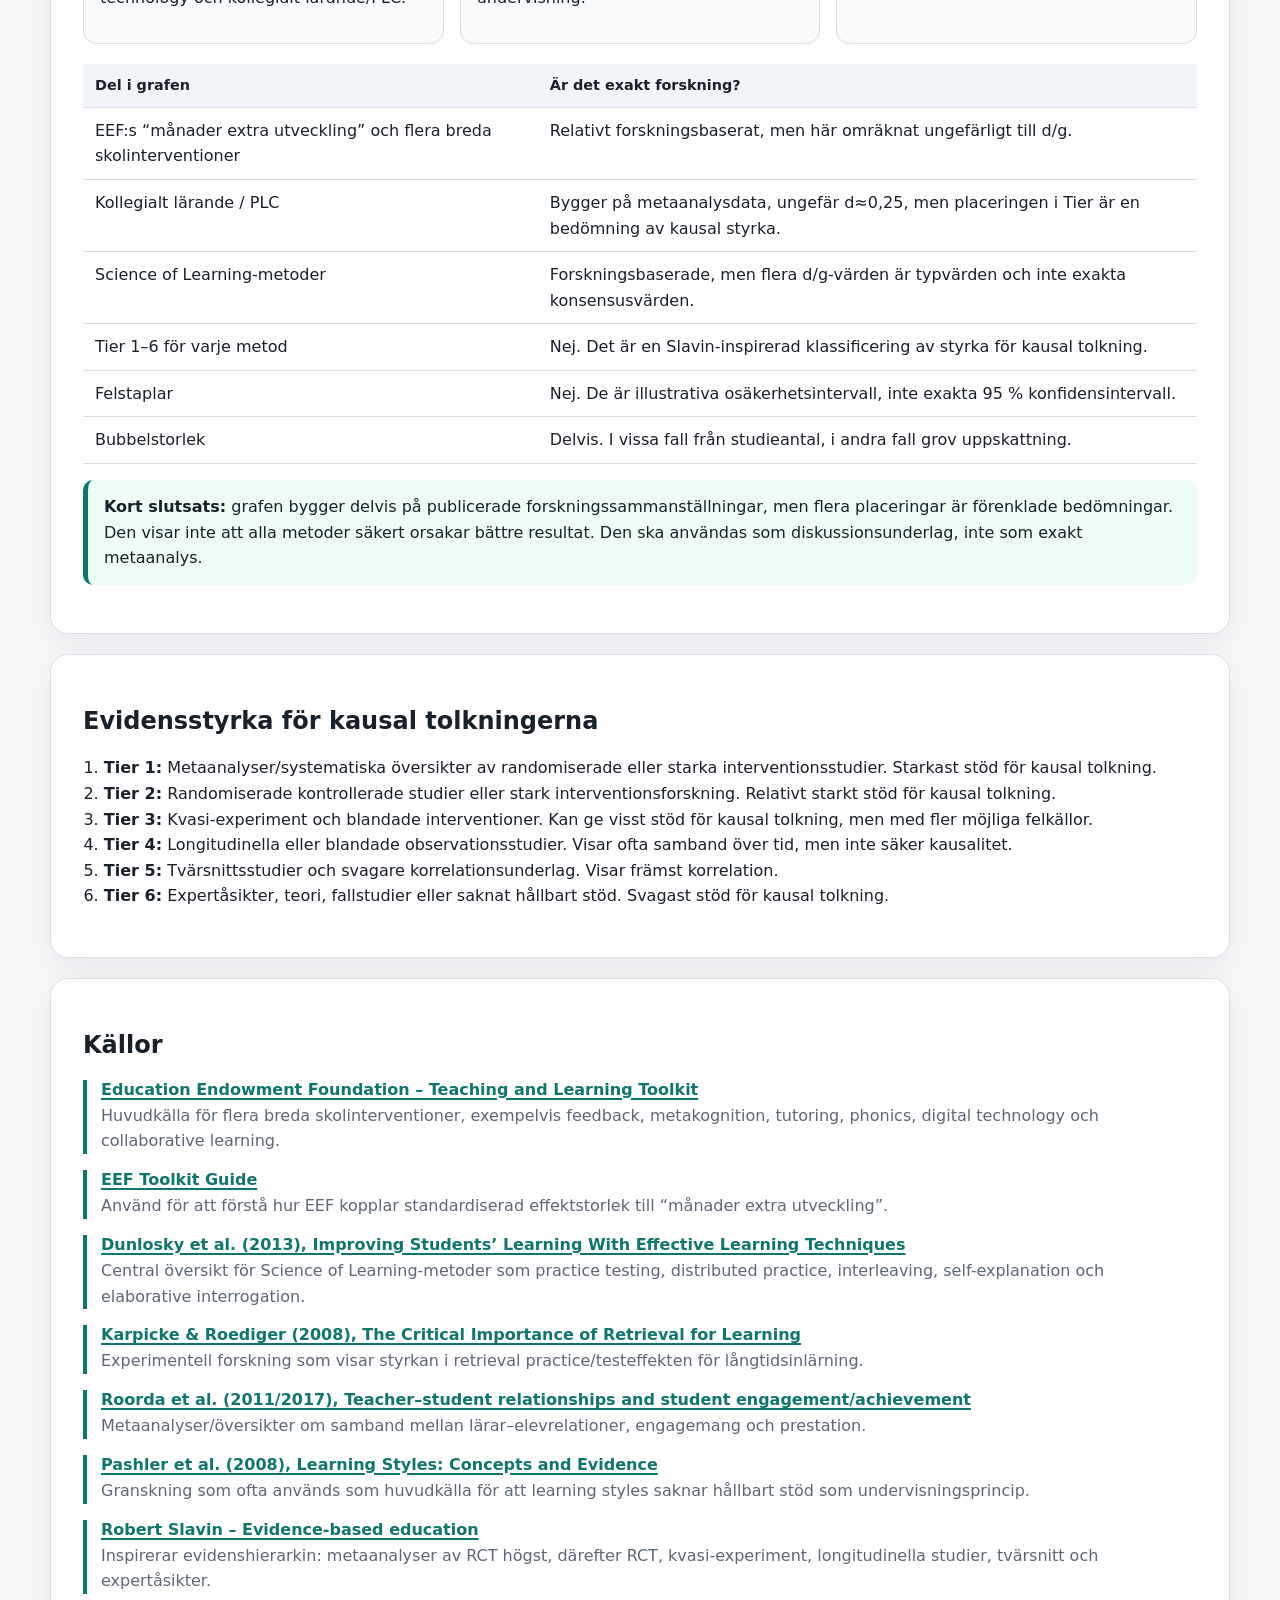
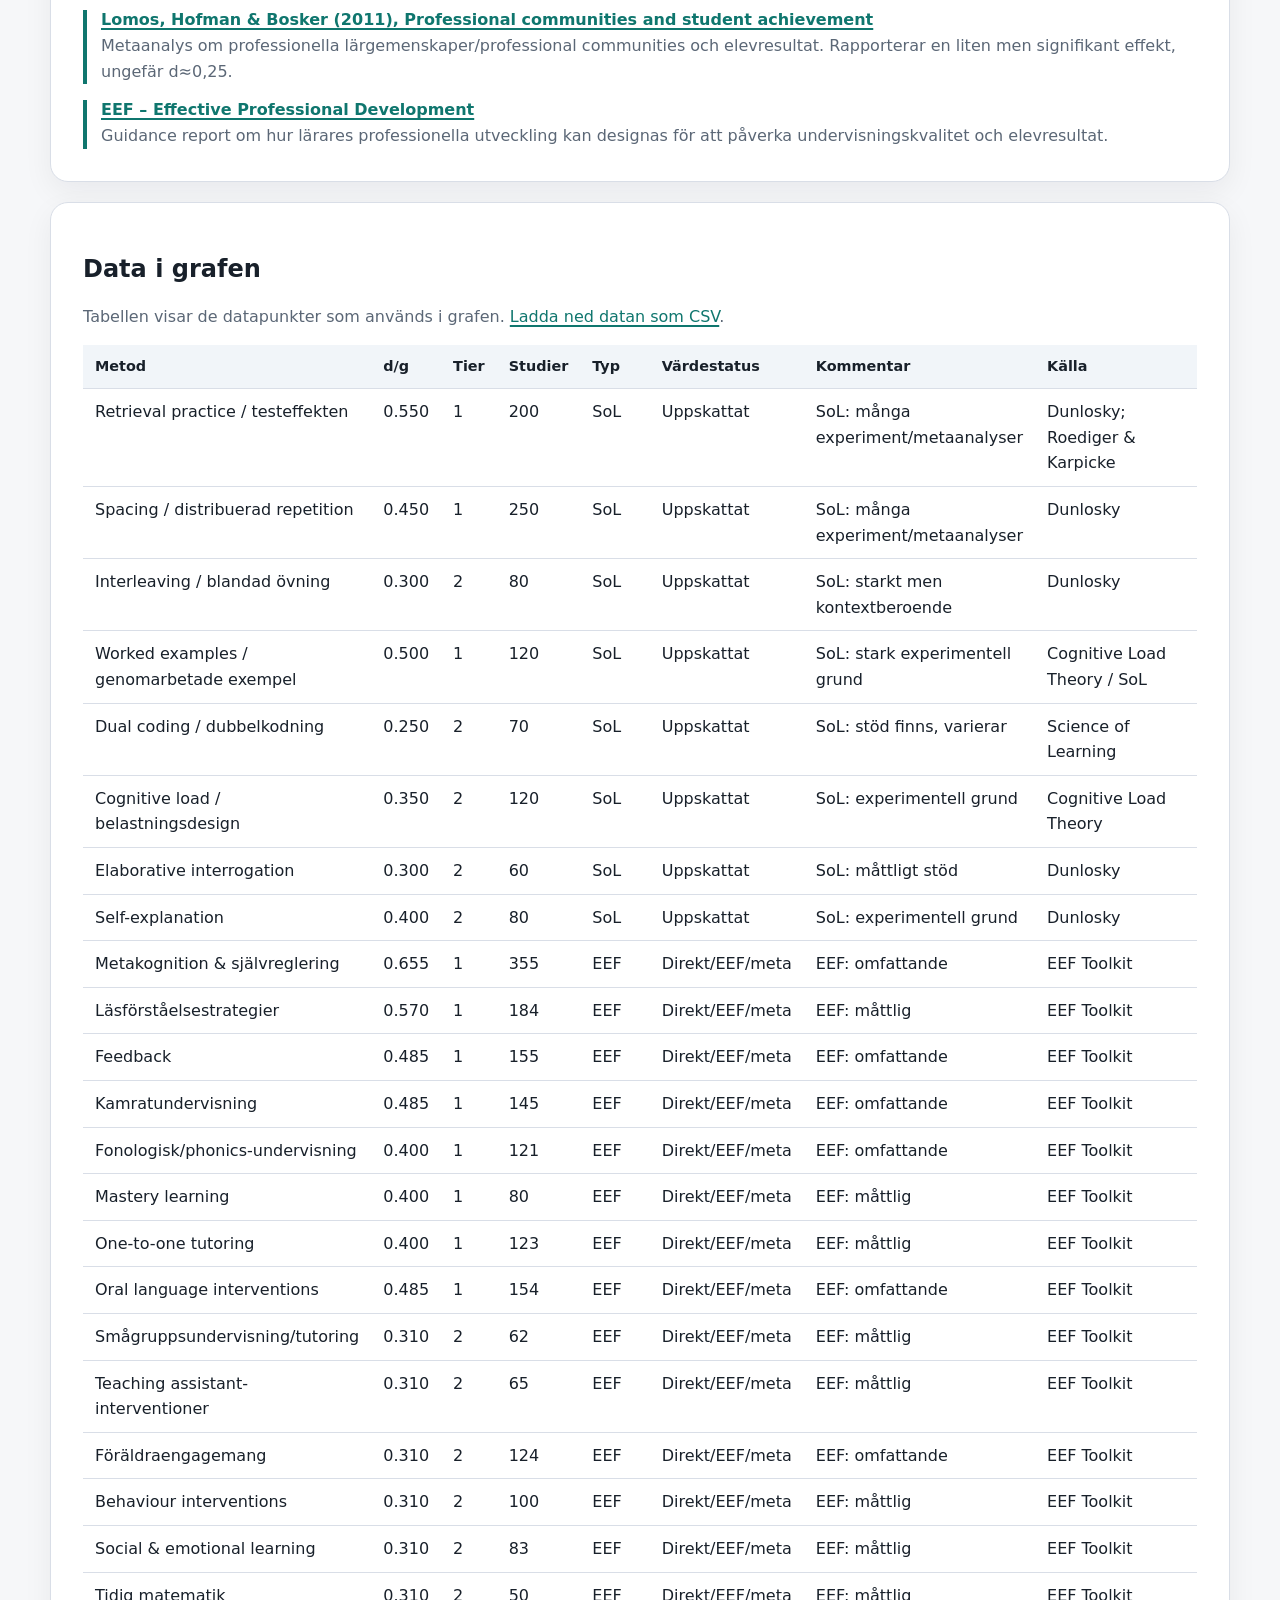
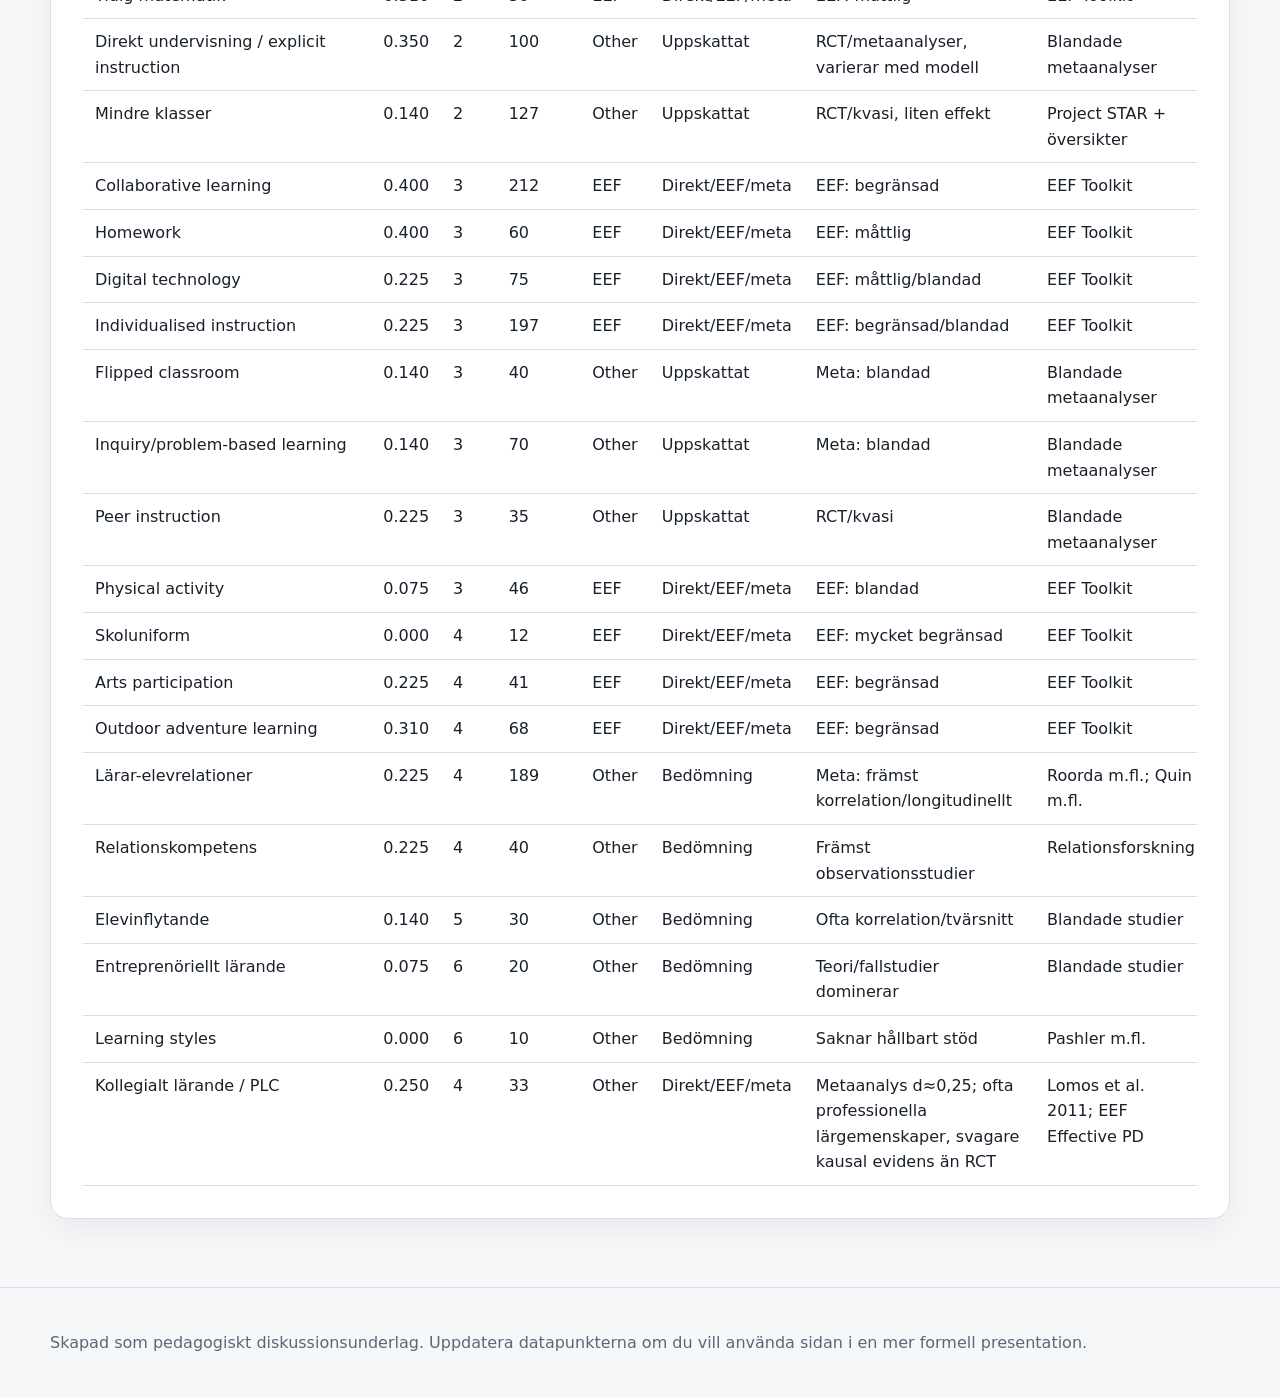
==== commit 77eac9d4: "Add files via upload" ====
--- a/index.html
+++ b/index.html
@@ -4,7 +4,7 @@
   <meta charset="utf-8">
   <meta name="viewport" content="width=device-width, initial-scale=1">
   <title>Evidenskarta över pedagogiska metoder</title>
-  <meta name="description" content="Responsiv evidenskarta över pedagogiska metoder, effektstorlekar och evidensnivåer.">
+  <meta name="description" content="Responsiv evidenskarta över pedagogiska metoder, effektstorlekar och evidensstyrka för kausal tolkninger.">
   <link rel="stylesheet" href="style.css">
 </head>
 <body>
@@ -12,7 +12,7 @@
   <div class="container">
     <p class="eyebrow">Evidensbaserad undervisning</p>
     <h1>Evidenskarta över pedagogiska metoder</h1>
-    <p class="lead">En responsiv översikt som jämför ungefärlig effektstorlek med evidensnivå. Grafen är forskningsinformerad, men inte en exakt metaanalys.</p>
+    <p class="lead">En responsiv översikt som jämför ungefärlig effektstorlek med evidensstyrka för kausal tolkning. Grafen är forskningsinformerad, men inte en exakt metaanalys.</p>
   </div>
 </header>
 
@@ -33,6 +33,15 @@
       <svg id="evidenceChart" role="img" aria-labelledby="chartTitle chartDesc"></svg>
     </div>
     <div id="tooltip" class="tooltip" hidden></div>
+    <div class="bubble-explanation" aria-label="Förklaring av bubbelstorlek">
+      <p><strong>Bubbelstorlek:</strong> större cirkel/diamant betyder ungefär fler studier bakom området. Detta är inte exakt för alla metoder, utan en grov indikator på mängden forskning.</p>
+      <div class="bubble-demo">
+        <span><i class="bubble small-bubble"></i> färre studier</span>
+        <span><i class="bubble medium-bubble"></i> medel</span>
+        <span><i class="bubble large-bubble"></i> fler studier</span>
+      </div>
+    </div>
+
     <p class="download-row">
       <a class="download-button" href="evidence_map_data.csv" download>Ladda ned CSV-data</a>
       <a class="download-button secondary" href="data.json" download>Ladda ned JSON-data</a>
@@ -48,8 +57,9 @@
   <section class="grid">
     <article class="card">
       <h2>Så ska grafen läsas</h2>
-      <p>Grafen visar två saker samtidigt: dels ungefärlig effektstorlek på elevers lärande, dels hur stark den vetenskapliga evidensen är bakom metoden. X-axeln visar ungefärlig standardiserad effektstorlek, ungefär motsvarande Cohen’s d eller Hedges g. Y-axeln visar en Slavin-inspirerad evidensnivå, där Tier 1 innebär starkast stöd, till exempel metaanalyser av randomiserade kontrollerade studier, och Tier 6 innebär svagast stöd, till exempel expertåsikter, teori eller fallstudier.</p>
-      <p>Bakgrundsfärgerna visar de sex evidensnivåerna. Grönare fält betyder starkare kausal evidens, medan rödare fält betyder svagare evidens. Bubblornas storlek visar ungefär hur mycket forskning som finns bakom området. Diamantformade punkter markerar metoder från Science of Learning och kognitionspsykologi, till exempel retrieval practice, spacing, worked examples och cognitive load. Cirklar markerar bredare skolinterventioner, ofta hämtade från Education Endowment Foundation.</p>
+      <p><strong>Viktigt:</strong> Tier-nivån visar inte att metoden säkert är kausal. Den visar hur stark forskningsdesignen är för att kunna tolka sambandet kausalt.</p>
+      <p>Grafen visar två saker samtidigt: dels ungefärlig effektstorlek på elevers lärande, dels hur stark den vetenskapliga evidensen är bakom metoden. X-axeln visar ungefärlig standardiserad effektstorlek, ungefär motsvarande Cohen’s d eller Hedges g. Y-axeln visar en Slavin-inspirerad evidensstyrka för kausal tolkning, där Tier 1 innebär starkast stöd, till exempel metaanalyser av randomiserade kontrollerade studier, och Tier 6 innebär svagast stöd, till exempel expertåsikter, teori eller fallstudier.</p>
+      <p>Bakgrundsfärgerna visar de sex evidensstyrka för kausal tolkningerna. Grönare fält betyder starkare stöd för kausal tolkning, medan rödare fält betyder svagare evidens. Bubblornas storlek visar ungefär hur mycket forskning som finns bakom området. Diamantformade punkter markerar metoder från Science of Learning och kognitionspsykologi, till exempel retrieval practice, spacing, worked examples och cognitive load. Cirklar markerar bredare skolinterventioner, ofta hämtade från Education Endowment Foundation.</p>
     </article>
 
     <article class="card">
@@ -61,7 +71,7 @@
 
   <section class="card">
     <h2>Ärlig metodnotis: är alla värden direkt från forskning?</h2>
-    <p><strong>Nej. Alla värden i grafen är inte exakta värden direkt hämtade från forskning.</strong> Grafen är ett diskussionsunderlag och en syntes. Vissa punkter ligger nära publicerade forskningssammanställningar, medan andra är mer bedömningsbaserade.</p>
+    <p><strong>Nej. Alla värden i grafen är inte exakta värden direkt hämtade från forskning, och alla studier visar inte kausalitet.</strong> Grafen är ett diskussionsunderlag och en syntes. Vissa punkter ligger nära publicerade forskningssammanställningar, medan andra är mer bedömningsbaserade.</p>
 
     <div class="status-grid">
       <article class="status-card status-direct">
@@ -105,7 +115,7 @@
         </tr>
         <tr>
           <td>Tier 1–6 för varje metod</td>
-          <td>Nej. Det är en Slavin-inspirerad klassificering av kausal evidensstyrka.</td>
+          <td>Nej. Det är en Slavin-inspirerad klassificering av styrka för kausal tolkning.</td>
         </tr>
         <tr>
           <td>Felstaplar</td>
@@ -118,18 +128,18 @@
       </tbody>
     </table>
 
-    <p class="warning"><strong>Kort slutsats:</strong> grafen bygger delvis på publicerade forskningssammanställningar, men flera placeringar är förenklade bedömningar. Den ska användas som diskussionsunderlag, inte som exakt metaanalys.</p>
+    <p class="warning"><strong>Kort slutsats:</strong> grafen bygger delvis på publicerade forskningssammanställningar, men flera placeringar är förenklade bedömningar. Den visar inte att alla metoder säkert orsakar bättre resultat. Den ska användas som diskussionsunderlag, inte som exakt metaanalys.</p>
   </section>
 
   <section class="card">
-    <h2>Evidensnivåerna</h2>
+    <h2>Evidensstyrka för kausal tolkningerna</h2>
     <ol class="tiers">
-      <li><strong>Tier 1:</strong> Metaanalyser/systematiska översikter av randomiserade eller starka interventionsstudier.</li>
-      <li><strong>Tier 2:</strong> Randomiserade kontrollerade studier eller stark interventionsforskning.</li>
-      <li><strong>Tier 3:</strong> Kvasi-experiment och blandade interventioner.</li>
-      <li><strong>Tier 4:</strong> Longitudinella eller blandade observationsstudier.</li>
-      <li><strong>Tier 5:</strong> Tvärsnittsstudier och svagare korrelationsunderlag.</li>
-      <li><strong>Tier 6:</strong> Expertåsikter, teori, fallstudier eller saknat hållbart stöd.</li>
+      <li><strong>Tier 1:</strong> Metaanalyser/systematiska översikter av randomiserade eller starka interventionsstudier. Starkast stöd för kausal tolkning.</li>
+      <li><strong>Tier 2:</strong> Randomiserade kontrollerade studier eller stark interventionsforskning. Relativt starkt stöd för kausal tolkning.</li>
+      <li><strong>Tier 3:</strong> Kvasi-experiment och blandade interventioner. Kan ge visst stöd för kausal tolkning, men med fler möjliga felkällor.</li>
+      <li><strong>Tier 4:</strong> Longitudinella eller blandade observationsstudier. Visar ofta samband över tid, men inte säker kausalitet.</li>
+      <li><strong>Tier 5:</strong> Tvärsnittsstudier och svagare korrelationsunderlag. Visar främst korrelation.</li>
+      <li><strong>Tier 6:</strong> Expertåsikter, teori, fallstudier eller saknat hållbart stöd. Svagast stöd för kausal tolkning.</li>
     </ol>
   </section>
 
--- a/style.css
+++ b/style.css
@@ -447,3 +447,53 @@
 .download-button.secondary {
   background: #334155;
 }
+
+
+.bubble-explanation {
+  margin: 16px 0 12px;
+  padding: 14px 16px;
+  border: 1px solid var(--border);
+  border-radius: 14px;
+  background: #f8fafc;
+}
+
+.bubble-explanation p {
+  margin: 0 0 10px;
+}
+
+.bubble-demo {
+  display: flex;
+  flex-wrap: wrap;
+  align-items: center;
+  gap: 18px;
+  color: var(--muted);
+  font-size: .95rem;
+}
+
+.bubble-demo span {
+  display: inline-flex;
+  align-items: center;
+  gap: 8px;
+}
+
+.bubble {
+  display: inline-block;
+  border-radius: 50%;
+  border: 2px solid #111827;
+  background: #ffffff;
+}
+
+.small-bubble {
+  width: 12px;
+  height: 12px;
+}
+
+.medium-bubble {
+  width: 20px;
+  height: 20px;
+}
+
+.large-bubble {
+  width: 30px;
+  height: 30px;
+}
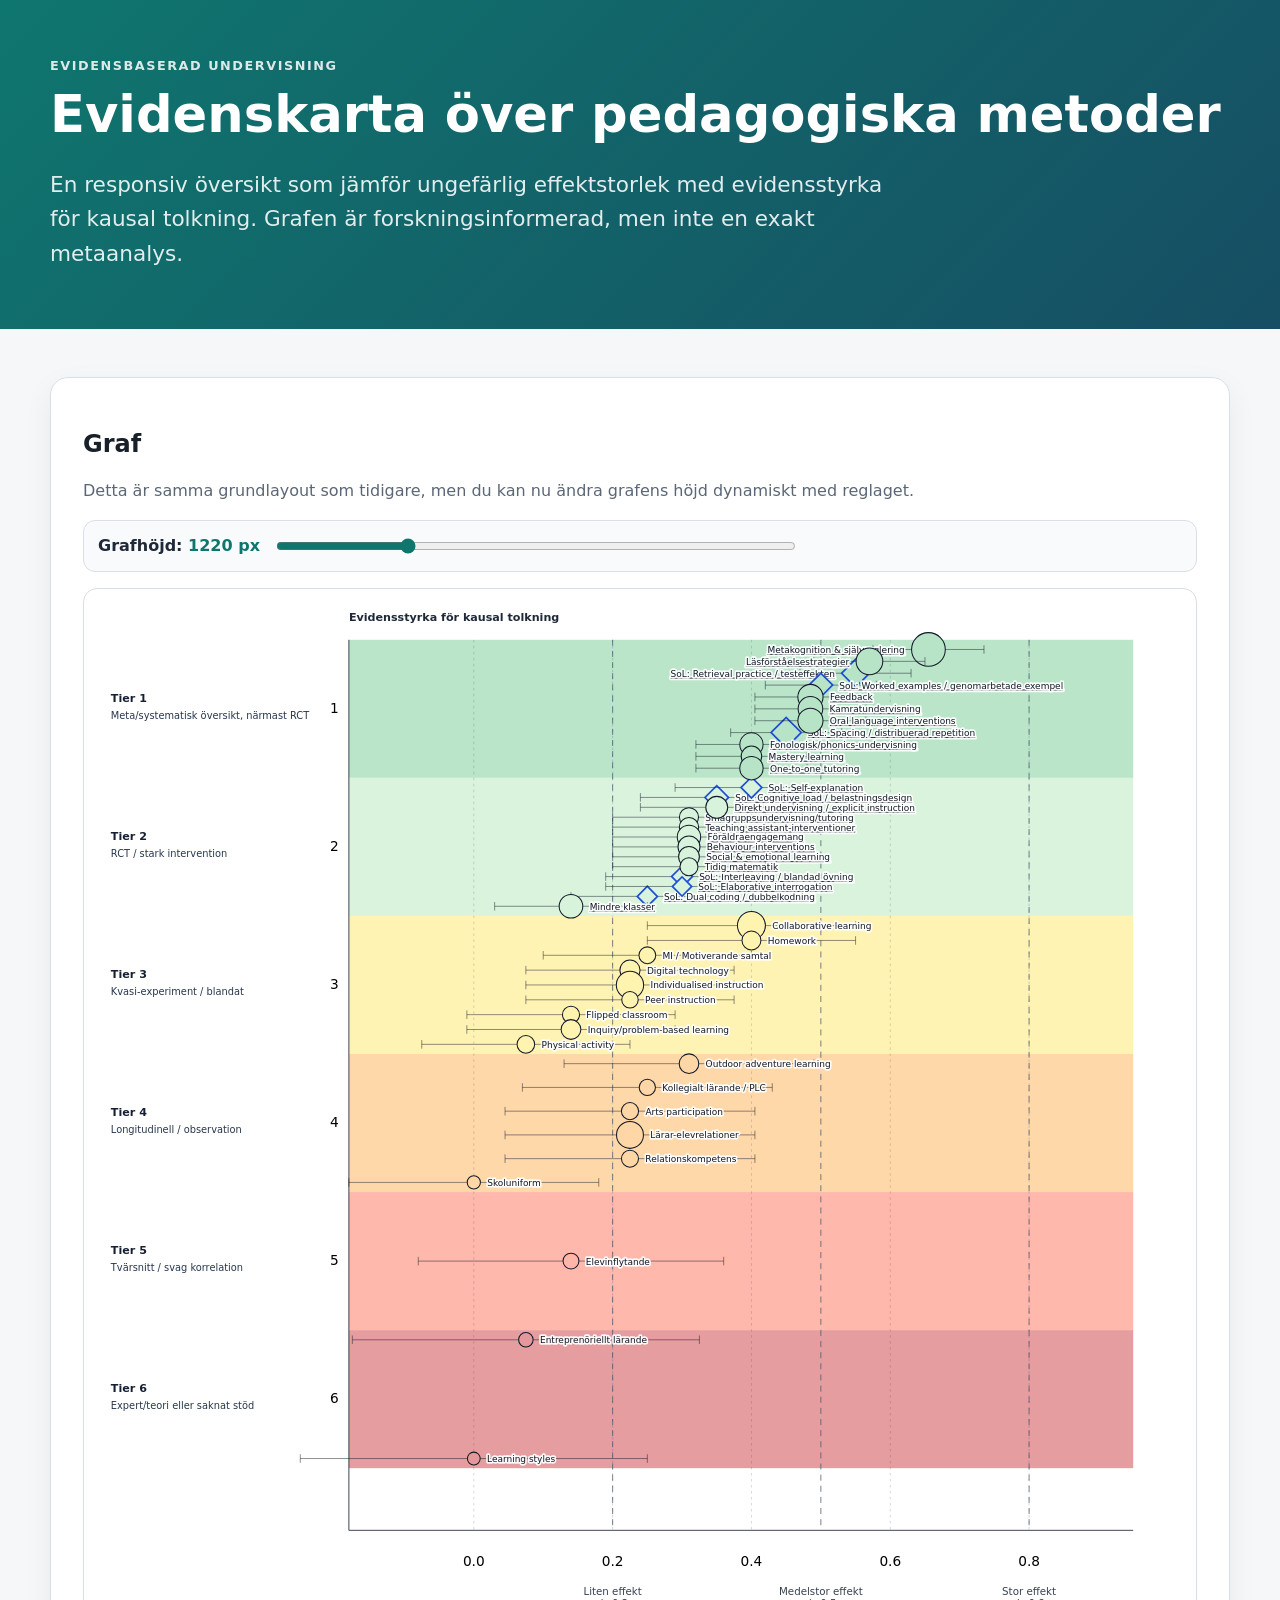
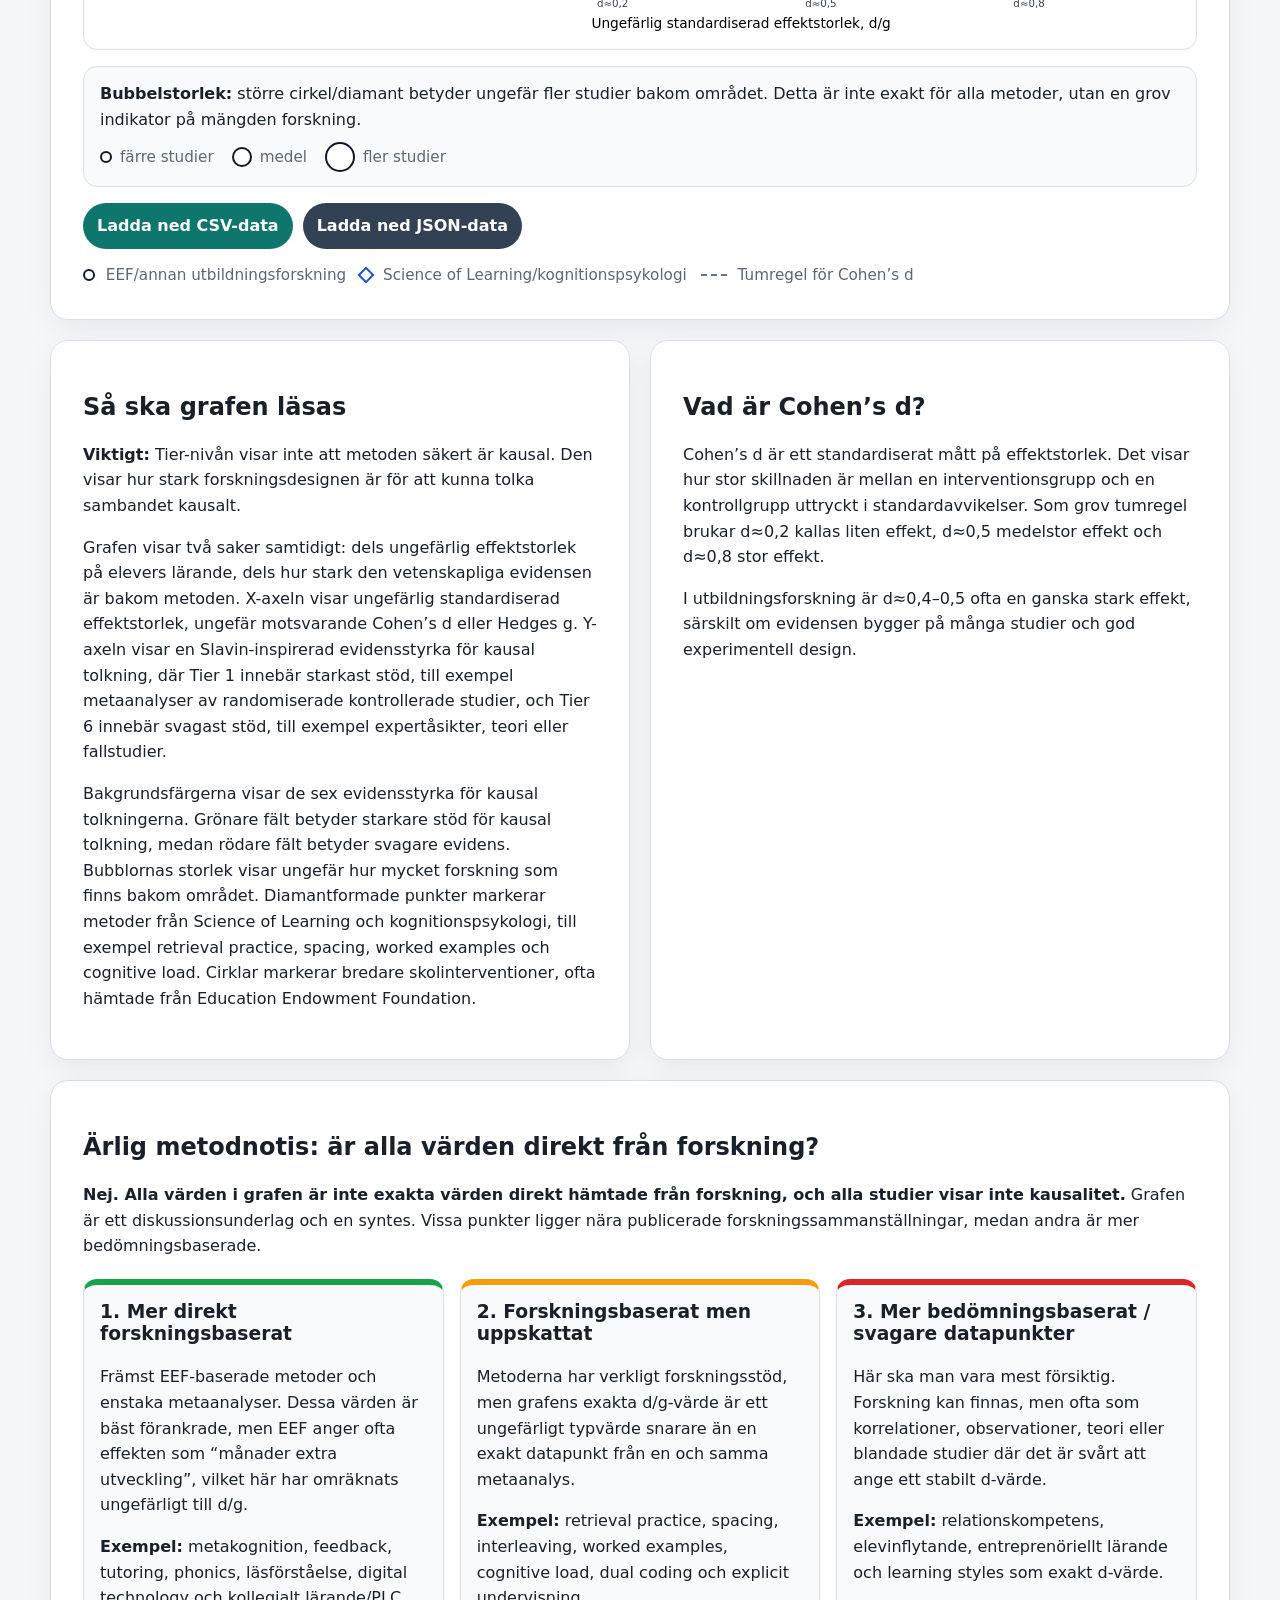
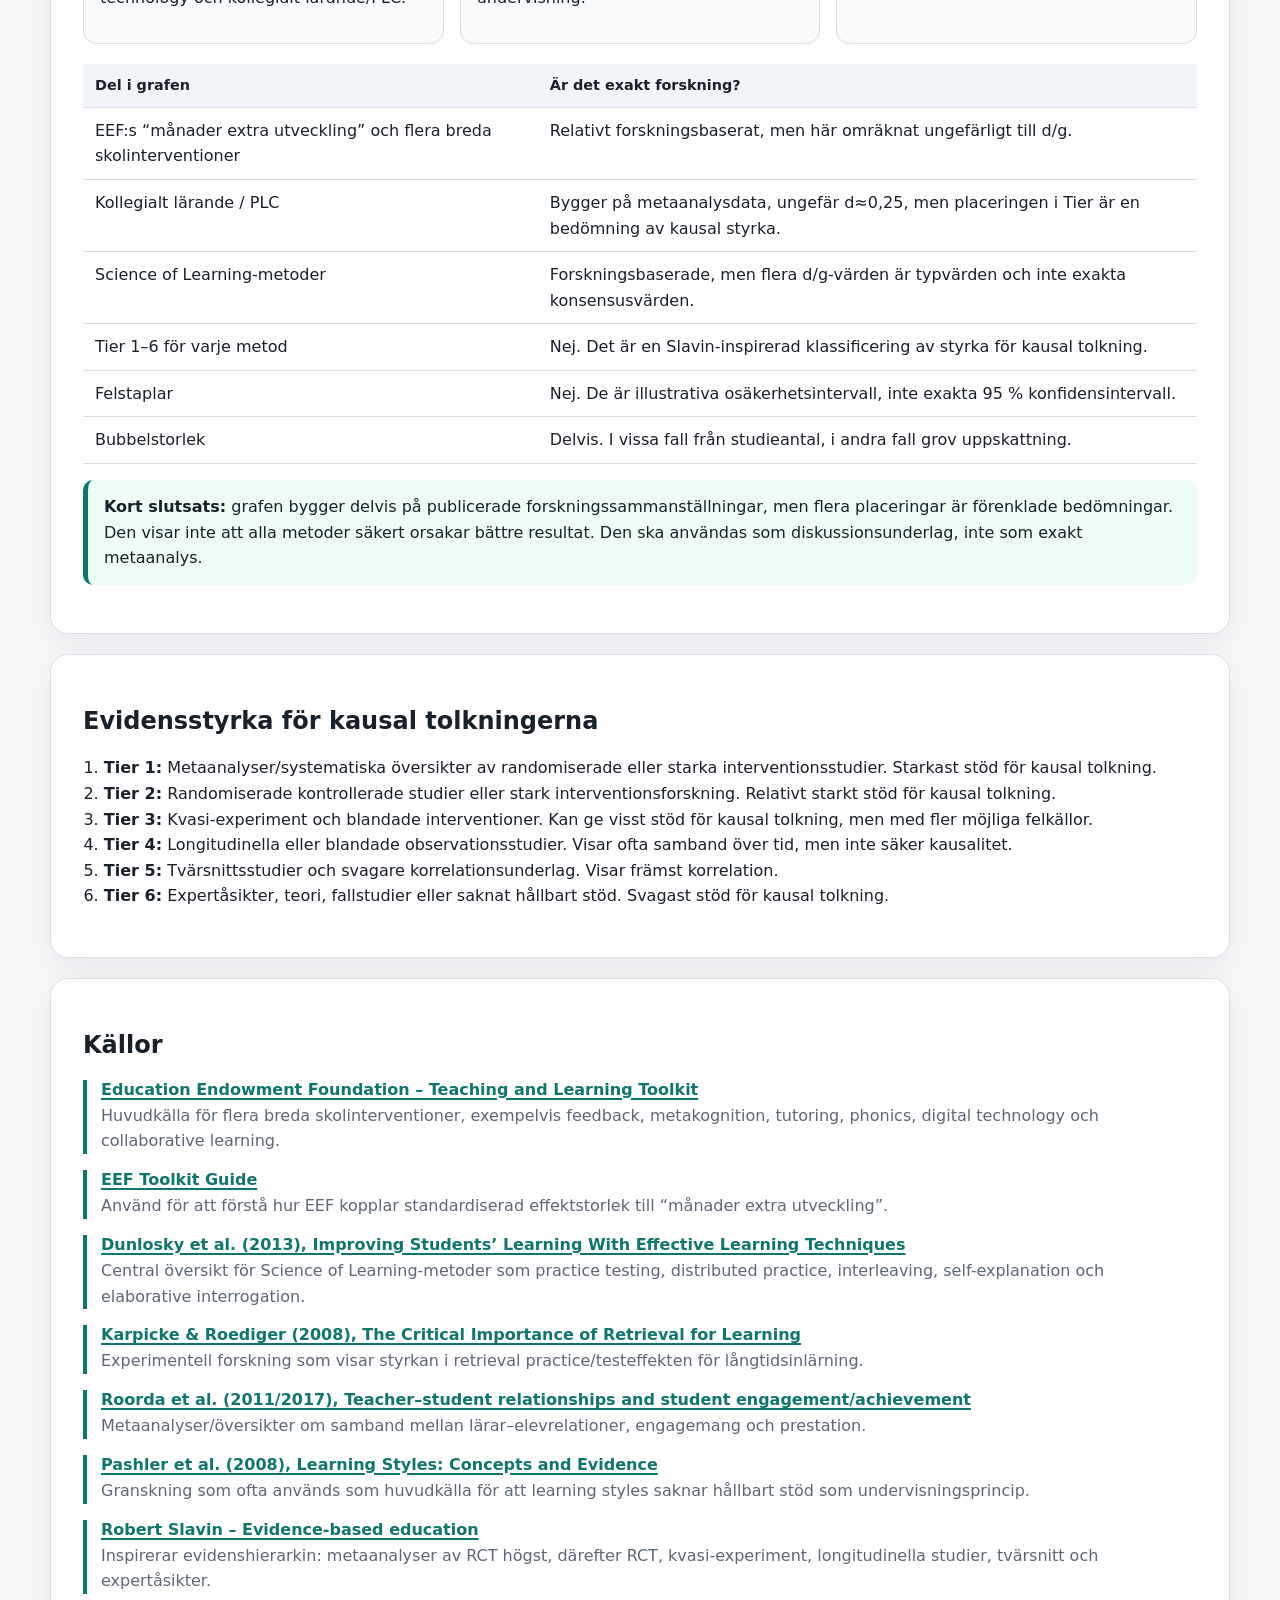
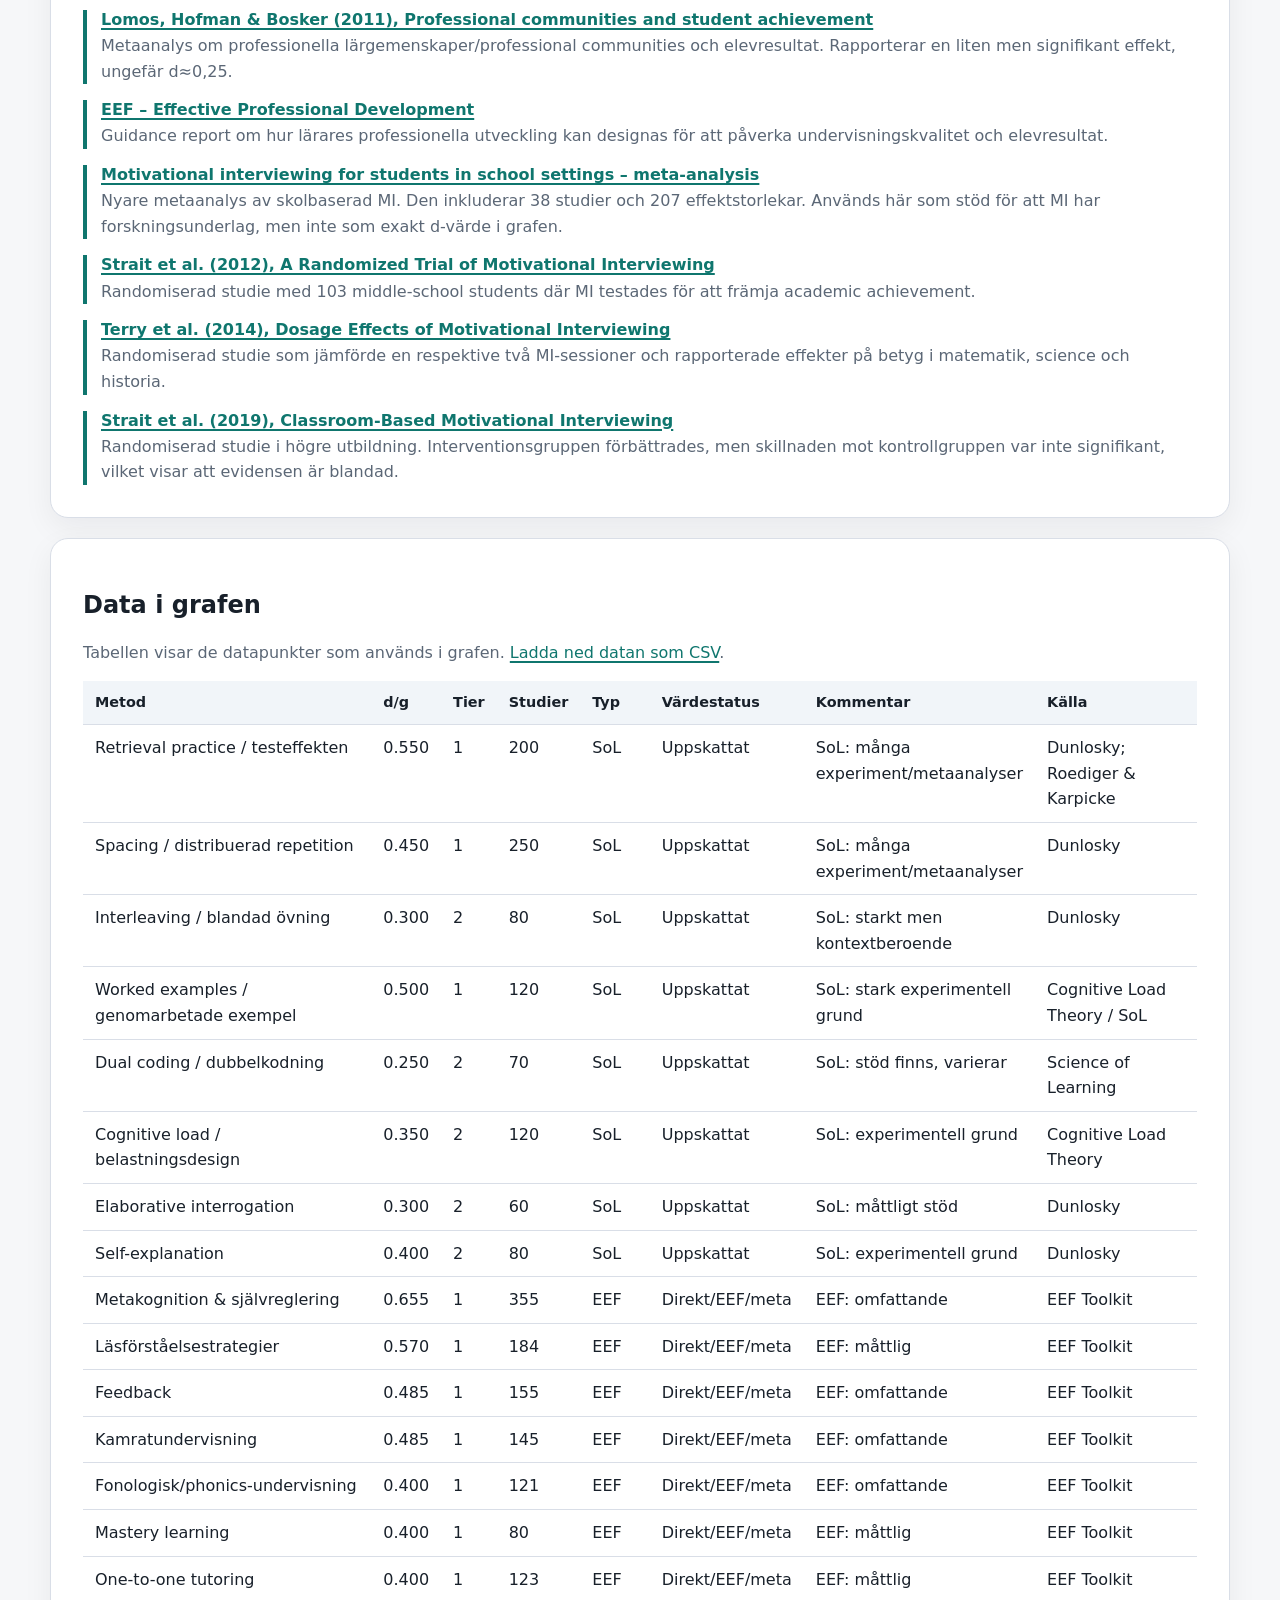
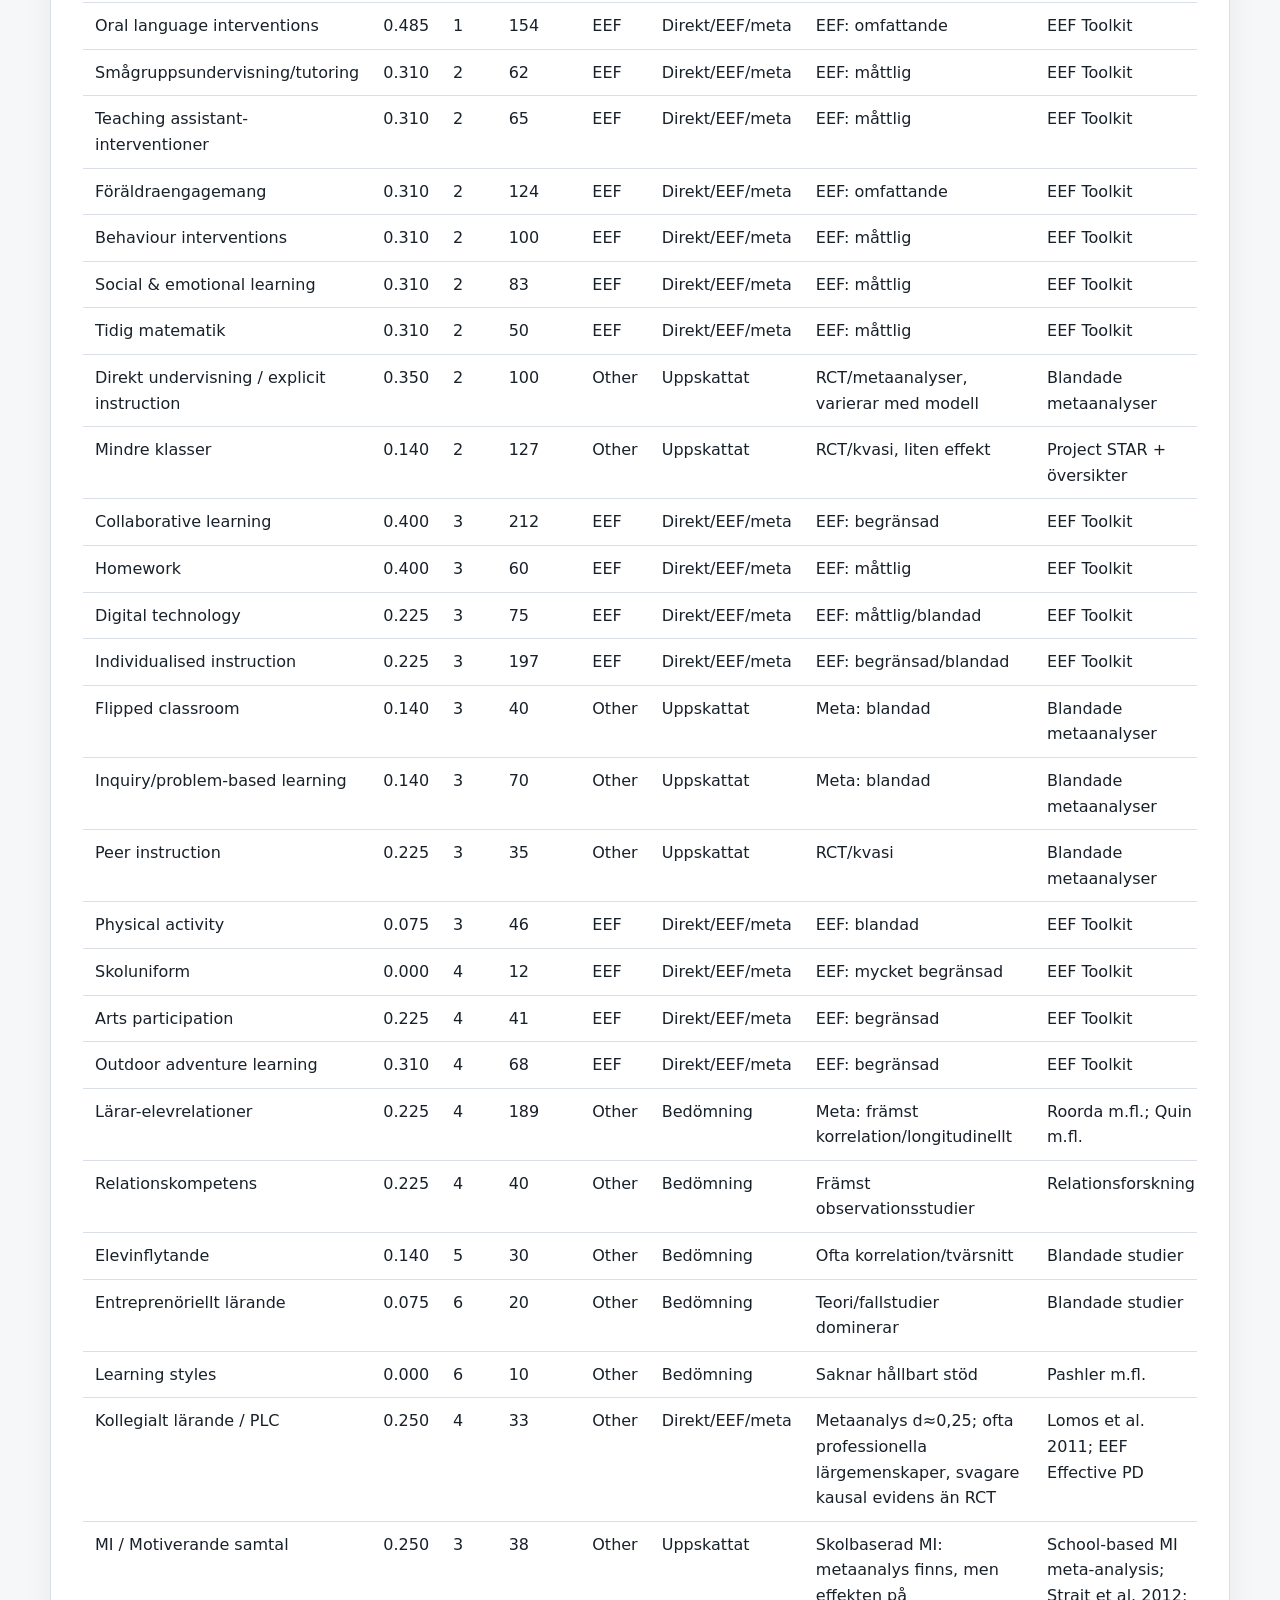
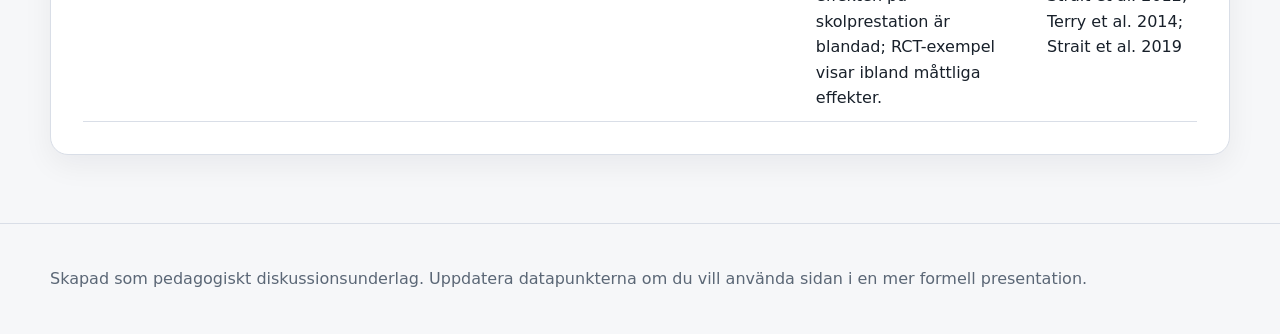
==== commit ec68e578: "Add files via upload" ====
--- a/index.html
+++ b/index.html
@@ -156,6 +156,23 @@
         <h3><a href="https://educationendowmentfoundation.org.uk/education-evidence/guidance-reports/effective-professional-development" target="_blank" rel="noopener noreferrer">EEF – Effective Professional Development</a></h3>
         <p>Guidance report om hur lärares professionella utveckling kan designas för att påverka undervisningskvalitet och elevresultat.</p>
       </article>
+
+      <article>
+        <h3><a href="https://pubmed.ncbi.nlm.nih.gov/39645344/" target="_blank" rel="noopener noreferrer">Motivational interviewing for students in school settings – meta-analysis</a></h3>
+        <p>Nyare metaanalys av skolbaserad MI. Den inkluderar 38 studier och 207 effektstorlekar. Används här som stöd för att MI har forskningsunderlag, men inte som exakt d-värde i grafen.</p>
+      </article>
+      <article>
+        <h3><a href="https://eric.ed.gov/?id=EJ990266" target="_blank" rel="noopener noreferrer">Strait et al. (2012), A Randomized Trial of Motivational Interviewing</a></h3>
+        <p>Randomiserad studie med 103 middle-school students där MI testades för att främja academic achievement.</p>
+      </article>
+      <article>
+        <h3><a href="https://eric.ed.gov/?id=EJ1088400" target="_blank" rel="noopener noreferrer">Terry et al. (2014), Dosage Effects of Motivational Interviewing</a></h3>
+        <p>Randomiserad studie som jämförde en respektive två MI-sessioner och rapporterade effekter på betyg i matematik, science och historia.</p>
+      </article>
+      <article>
+        <h3><a href="https://journals.sagepub.com/doi/10.1177/0098628319834216" target="_blank" rel="noopener noreferrer">Strait et al. (2019), Classroom-Based Motivational Interviewing</a></h3>
+        <p>Randomiserad studie i högre utbildning. Interventionsgruppen förbättrades, men skillnaden mot kontrollgruppen var inte signifikant, vilket visar att evidensen är blandad.</p>
+      </article>
     </div>
   </section>
 
@@ -188,7 +205,7 @@
 </footer>
 
 <script>
-const chartData = [{"method": "Retrieval practice / testeffekten", "d": 0.55, "tier": 1, "studies": 200, "type": "SoL", "note": "SoL: många experiment/metaanalyser", "source": "Dunlosky; Roediger & Karpicke", "info": "Eleverna tränar på att hämta fram kunskap ur minnet, till exempel genom korta quiz, självtest eller frågor utan facit framför sig. Poängen är att själva återkallandet stärker långtidsminnet mer än att bara läsa om materialet.", "valueStatus": "Forskningsbaserat men uppskattat", "valueStatusShort": "Uppskattat", "valueStatusDetail": "Metoden har verkligt forskningsstöd, men det exakta d/g-värdet i grafen är ett typvärde eller en syntes, inte en exakt datapunkt från en enda metaanalys."}, {"method": "Spacing / distribuerad repetition", "d": 0.45, "tier": 1, "studies": 250, "type": "SoL", "note": "SoL: många experiment/metaanalyser", "source": "Dunlosky", "info": "Träningen sprids ut över tid i stället för att allt görs vid ett tillfälle. Eleverna återkommer till samma innehåll flera gånger, med mellanrum, så att minnet förstärks och glömskan motverkas.", "valueStatus": "Forskningsbaserat men uppskattat", "valueStatusShort": "Uppskattat", "valueStatusDetail": "Metoden har verkligt forskningsstöd, men det exakta d/g-värdet i grafen är ett typvärde eller en syntes, inte en exakt datapunkt från en enda metaanalys."}, {"method": "Interleaving / blandad övning", "d": 0.3, "tier": 2, "studies": 80, "type": "SoL", "note": "SoL: starkt men kontextberoende", "source": "Dunlosky", "info": "Elever blandar olika typer av problem eller innehåll i stället för att öva en sak i taget. Det kan göra träningen svårare men hjälper eleverna att välja rätt strategi i nya situationer.", "valueStatus": "Forskningsbaserat men uppskattat", "valueStatusShort": "Uppskattat", "valueStatusDetail": "Metoden har verkligt forskningsstöd, men det exakta d/g-värdet i grafen är ett typvärde eller en syntes, inte en exakt datapunkt från en enda metaanalys."}, {"method": "Worked examples / genomarbetade exempel", "d": 0.5, "tier": 1, "studies": 120, "type": "SoL", "note": "SoL: stark experimentell grund", "source": "Cognitive Load Theory / SoL", "info": "Elever får se tydliga, färdiga exempel där lösningen visas steg för steg. Det minskar kognitiv belastning och hjälper eleverna att förstå hur experter tänker innan de ska lösa liknande uppgifter själva.", "valueStatus": "Forskningsbaserat men uppskattat", "valueStatusShort": "Uppskattat", "valueStatusDetail": "Metoden har verkligt forskningsstöd, men det exakta d/g-värdet i grafen är ett typvärde eller en syntes, inte en exakt datapunkt från en enda metaanalys."}, {"method": "Dual coding / dubbelkodning", "d": 0.25, "tier": 2, "studies": 70, "type": "SoL", "note": "SoL: stöd finns, varierar", "source": "Science of Learning", "info": "Elever får information både verbalt och visuellt, till exempel text tillsammans med bild, diagram eller modell. Det fungerar bäst när bild och text stödjer varandra och inte överbelastar arbetsminnet.", "valueStatus": "Forskningsbaserat men uppskattat", "valueStatusShort": "Uppskattat", "valueStatusDetail": "Metoden har verkligt forskningsstöd, men det exakta d/g-värdet i grafen är ett typvärde eller en syntes, inte en exakt datapunkt från en enda metaanalys."}, {"method": "Cognitive load / belastningsdesign", "d": 0.35, "tier": 2, "studies": 120, "type": "SoL", "note": "SoL: experimentell grund", "source": "Cognitive Load Theory", "info": "Undervisningen designas så att arbetsminnet inte överbelastas. Läraren tar bort onödig komplexitet, delar upp innehåll och använder exempel innan eleverna arbetar självständigt.", "valueStatus": "Forskningsbaserat men uppskattat", "valueStatusShort": "Uppskattat", "valueStatusDetail": "Metoden har verkligt forskningsstöd, men det exakta d/g-värdet i grafen är ett typvärde eller en syntes, inte en exakt datapunkt från en enda metaanalys."}, {"method": "Elaborative interrogation", "d": 0.3, "tier": 2, "studies": 60, "type": "SoL", "note": "SoL: måttligt stöd", "source": "Dunlosky", "info": "Elever tränar på att fråga 'varför?' och förklara orsaker och samband. Metoden hjälper dem att koppla ny kunskap till det de redan vet.", "valueStatus": "Forskningsbaserat men uppskattat", "valueStatusShort": "Uppskattat", "valueStatusDetail": "Metoden har verkligt forskningsstöd, men det exakta d/g-värdet i grafen är ett typvärde eller en syntes, inte en exakt datapunkt från en enda metaanalys."}, {"method": "Self-explanation", "d": 0.4, "tier": 2, "studies": 80, "type": "SoL", "note": "SoL: experimentell grund", "source": "Dunlosky", "info": "Elever förklarar för sig själva varför ett steg fungerar, varför ett svar är rimligt eller hur ett exempel hänger ihop. Det gör tänkandet mer aktivt än passiv läsning.", "valueStatus": "Forskningsbaserat men uppskattat", "valueStatusShort": "Uppskattat", "valueStatusDetail": "Metoden har verkligt forskningsstöd, men det exakta d/g-värdet i grafen är ett typvärde eller en syntes, inte en exakt datapunkt från en enda metaanalys."}, {"method": "Metakognition & självreglering", "d": 0.655, "tier": 1, "studies": 355, "type": "EEF", "note": "EEF: omfattande", "source": "EEF Toolkit", "info": "Elever lär sig planera, övervaka och utvärdera sitt eget lärande. De tränar på frågor som: Vad är målet? Förstår jag? Vilken strategi ska jag använda? Vad behöver jag ändra nästa gång?", "valueStatus": "Mer direkt forskningsbaserat", "valueStatusShort": "Direkt/EEF/meta", "valueStatusDetail": "Värdet är relativt nära en publicerad forskningssammanställning, ofta EEF:s Toolkit eller en specifik metaanalys. För EEF-punkter är det dock ofta 'månader extra utveckling' som har omräknats ungefärligt till d/g."}, {"method": "Läsförståelsestrategier", "d": 0.57, "tier": 1, "studies": 184, "type": "EEF", "note": "EEF: måttlig", "source": "EEF Toolkit", "info": "Elever lär sig explicita strategier för att förstå text, till exempel att sammanfatta, ställa frågor, förutsäga innehåll, reda ut svåra ord och övervaka sin egen förståelse under läsningen.", "valueStatus": "Mer direkt forskningsbaserat", "valueStatusShort": "Direkt/EEF/meta", "valueStatusDetail": "Värdet är relativt nära en publicerad forskningssammanställning, ofta EEF:s Toolkit eller en specifik metaanalys. För EEF-punkter är det dock ofta 'månader extra utveckling' som har omräknats ungefärligt till d/g."}, {"method": "Feedback", "d": 0.485, "tier": 1, "studies": 155, "type": "EEF", "note": "EEF: omfattande", "source": "EEF Toolkit", "info": "Återkoppling som hjälper eleven att förstå var den är, vart den ska och hur den kan komma vidare. Mest effektiv är feedback som leder till handling, inte bara beröm eller ett betyg.", "valueStatus": "Mer direkt forskningsbaserat", "valueStatusShort": "Direkt/EEF/meta", "valueStatusDetail": "Värdet är relativt nära en publicerad forskningssammanställning, ofta EEF:s Toolkit eller en specifik metaanalys. För EEF-punkter är det dock ofta 'månader extra utveckling' som har omräknats ungefärligt till d/g."}, {"method": "Kamratundervisning", "d": 0.485, "tier": 1, "studies": 145, "type": "EEF", "note": "EEF: omfattande", "source": "EEF Toolkit", "info": "Elever lär av och med varandra på ett strukturerat sätt, till exempel genom att förklara lösningar, ge respons eller träna i par. Effekten beror mycket på struktur och tydliga roller.", "valueStatus": "Mer direkt forskningsbaserat", "valueStatusShort": "Direkt/EEF/meta", "valueStatusDetail": "Värdet är relativt nära en publicerad forskningssammanställning, ofta EEF:s Toolkit eller en specifik metaanalys. För EEF-punkter är det dock ofta 'månader extra utveckling' som har omräknats ungefärligt till d/g."}, {"method": "Fonologisk/phonics-undervisning", "d": 0.4, "tier": 1, "studies": 121, "type": "EEF", "note": "EEF: omfattande", "source": "EEF Toolkit", "info": "Systematisk undervisning i sambandet mellan bokstäver och ljud. Särskilt viktig vid tidig läsinlärning och för elever som behöver stärka avkodning.", "valueStatus": "Mer direkt forskningsbaserat", "valueStatusShort": "Direkt/EEF/meta", "valueStatusDetail": "Värdet är relativt nära en publicerad forskningssammanställning, ofta EEF:s Toolkit eller en specifik metaanalys. För EEF-punkter är det dock ofta 'månader extra utveckling' som har omräknats ungefärligt till d/g."}, {"method": "Mastery learning", "d": 0.4, "tier": 1, "studies": 80, "type": "EEF", "note": "EEF: måttlig", "source": "EEF Toolkit", "info": "Elever går vidare först när de har nått tillräcklig förståelse av ett moment. Det kräver tydliga mål, återkoppling, extra träning och möjlighet att visa förståelse igen.", "valueStatus": "Mer direkt forskningsbaserat", "valueStatusShort": "Direkt/EEF/meta", "valueStatusDetail": "Värdet är relativt nära en publicerad forskningssammanställning, ofta EEF:s Toolkit eller en specifik metaanalys. För EEF-punkter är det dock ofta 'månader extra utveckling' som har omräknats ungefärligt till d/g."}, {"method": "One-to-one tutoring", "d": 0.4, "tier": 1, "studies": 123, "type": "EEF", "note": "EEF: måttlig", "source": "EEF Toolkit", "info": "Individuell undervisning eller handledning där en elev får stöd av en lärare, tutor eller utbildad handledare. Ofta stark effekt eftersom stödet kan anpassas direkt efter elevens behov.", "valueStatus": "Mer direkt forskningsbaserat", "valueStatusShort": "Direkt/EEF/meta", "valueStatusDetail": "Värdet är relativt nära en publicerad forskningssammanställning, ofta EEF:s Toolkit eller en specifik metaanalys. För EEF-punkter är det dock ofta 'månader extra utveckling' som har omräknats ungefärligt till d/g."}, {"method": "Oral language interventions", "d": 0.485, "tier": 1, "studies": 154, "type": "EEF", "note": "EEF: omfattande", "source": "EEF Toolkit", "info": "Insatser som utvecklar elevers muntliga språk, ordförråd, samtal och begreppsförståelse. Viktigt eftersom språk ofta är en grund för läsning, skrivande och ämnesförståelse.", "valueStatus": "Mer direkt forskningsbaserat", "valueStatusShort": "Direkt/EEF/meta", "valueStatusDetail": "Värdet är relativt nära en publicerad forskningssammanställning, ofta EEF:s Toolkit eller en specifik metaanalys. För EEF-punkter är det dock ofta 'månader extra utveckling' som har omräknats ungefärligt till d/g."}, {"method": "Smågruppsundervisning/tutoring", "d": 0.31, "tier": 2, "studies": 62, "type": "EEF", "note": "EEF: måttlig", "source": "EEF Toolkit", "info": "Undervisning i små grupper där läraren eller handledaren kan ge mer riktad återkoppling än i helklass. Effekten beror på kvalitet, struktur och hur väl stödet matchar elevernas behov.", "valueStatus": "Mer direkt forskningsbaserat", "valueStatusShort": "Direkt/EEF/meta", "valueStatusDetail": "Värdet är relativt nära en publicerad forskningssammanställning, ofta EEF:s Toolkit eller en specifik metaanalys. För EEF-punkter är det dock ofta 'månader extra utveckling' som har omräknats ungefärligt till d/g."}, {"method": "Teaching assistant-interventioner", "d": 0.31, "tier": 2, "studies": 65, "type": "EEF", "note": "EEF: måttlig", "source": "EEF Toolkit", "info": "Stödinsatser där elevassistenter eller lärarassistenter används i tydligt strukturerade program. Effekten är starkast när insatsen är tränad, riktad och inte bara allmänt extra stöd.", "valueStatus": "Mer direkt forskningsbaserat", "valueStatusShort": "Direkt/EEF/meta", "valueStatusDetail": "Värdet är relativt nära en publicerad forskningssammanställning, ofta EEF:s Toolkit eller en specifik metaanalys. För EEF-punkter är det dock ofta 'månader extra utveckling' som har omräknats ungefärligt till d/g."}, {"method": "Föräldraengagemang", "d": 0.31, "tier": 2, "studies": 124, "type": "EEF", "note": "EEF: omfattande", "source": "EEF Toolkit", "info": "Insatser som stärker vårdnadshavares stöd för elevens lärande, till exempel läsning hemma, kommunikation med skolan eller stöd för studierutiner.", "valueStatus": "Mer direkt forskningsbaserat", "valueStatusShort": "Direkt/EEF/meta", "valueStatusDetail": "Värdet är relativt nära en publicerad forskningssammanställning, ofta EEF:s Toolkit eller en specifik metaanalys. För EEF-punkter är det dock ofta 'månader extra utveckling' som har omräknats ungefärligt till d/g."}, {"method": "Behaviour interventions", "d": 0.31, "tier": 2, "studies": 100, "type": "EEF", "note": "EEF: måttlig", "source": "EEF Toolkit", "info": "Strukturerade insatser för att förbättra beteende, arbetsro och skolnärvaro. Det kan handla om tydliga förväntningar, förstärkning, rutiner och uppföljning.", "valueStatus": "Mer direkt forskningsbaserat", "valueStatusShort": "Direkt/EEF/meta", "valueStatusDetail": "Värdet är relativt nära en publicerad forskningssammanställning, ofta EEF:s Toolkit eller en specifik metaanalys. För EEF-punkter är det dock ofta 'månader extra utveckling' som har omräknats ungefärligt till d/g."}, {"method": "Social & emotional learning", "d": 0.31, "tier": 2, "studies": 83, "type": "EEF", "note": "EEF: måttlig", "source": "EEF Toolkit", "info": "Undervisning och träning i sociala och emotionella färdigheter, till exempel självkontroll, samarbete, empati och konflikthantering. Ska helst kopplas till skolvardagen.", "valueStatus": "Mer direkt forskningsbaserat", "valueStatusShort": "Direkt/EEF/meta", "valueStatusDetail": "Värdet är relativt nära en publicerad forskningssammanställning, ofta EEF:s Toolkit eller en specifik metaanalys. För EEF-punkter är det dock ofta 'månader extra utveckling' som har omräknats ungefärligt till d/g."}, {"method": "Tidig matematik", "d": 0.31, "tier": 2, "studies": 50, "type": "EEF", "note": "EEF: måttlig", "source": "EEF Toolkit", "info": "Tidiga insatser som stärker taluppfattning, räknestrategier och grundläggande matematisk förståelse. Ofta handlar det om explicit undervisning och mycket strukturerad träning.", "valueStatus": "Mer direkt forskningsbaserat", "valueStatusShort": "Direkt/EEF/meta", "valueStatusDetail": "Värdet är relativt nära en publicerad forskningssammanställning, ofta EEF:s Toolkit eller en specifik metaanalys. För EEF-punkter är det dock ofta 'månader extra utveckling' som har omräknats ungefärligt till d/g."}, {"method": "Direkt undervisning / explicit instruction", "d": 0.35, "tier": 2, "studies": 100, "type": "Other", "note": "RCT/metaanalyser, varierar med modell", "source": "Blandade metaanalyser", "info": "Läraren förklarar tydligt, modellerar, visar exempel, kontrollerar förståelse och låter eleverna träna stegvis. Det är särskilt viktigt när innehållet är nytt eller svårt.", "valueStatus": "Forskningsbaserat men uppskattat", "valueStatusShort": "Uppskattat", "valueStatusDetail": "Metoden har verkligt forskningsstöd, men det exakta d/g-värdet i grafen är ett typvärde eller en syntes, inte en exakt datapunkt från en enda metaanalys."}, {"method": "Mindre klasser", "d": 0.14, "tier": 2, "studies": 127, "type": "Other", "note": "RCT/kvasi, liten effekt", "source": "Project STAR + översikter", "info": "Färre elever per klass kan ge mer tid till varje elev, men effekten på resultat är ofta mindre än många tror om undervisningen i övrigt inte förändras.", "valueStatus": "Forskningsbaserat men uppskattat", "valueStatusShort": "Uppskattat", "valueStatusDetail": "Metoden har verkligt forskningsstöd, men det exakta d/g-värdet i grafen är ett typvärde eller en syntes, inte en exakt datapunkt från en enda metaanalys."}, {"method": "Collaborative learning", "d": 0.4, "tier": 3, "studies": 212, "type": "EEF", "note": "EEF: begränsad", "source": "EEF Toolkit", "valueStatus": "Mer direkt forskningsbaserat", "valueStatusShort": "Direkt/EEF/meta", "valueStatusDetail": "Värdet är relativt nära en publicerad forskningssammanställning, ofta EEF:s Toolkit eller en specifik metaanalys. För EEF-punkter är det dock ofta 'månader extra utveckling' som har omräknats ungefärligt till d/g."}, {"method": "Homework", "d": 0.4, "tier": 3, "studies": 60, "type": "EEF", "note": "EEF: måttlig", "source": "EEF Toolkit", "valueStatus": "Mer direkt forskningsbaserat", "valueStatusShort": "Direkt/EEF/meta", "valueStatusDetail": "Värdet är relativt nära en publicerad forskningssammanställning, ofta EEF:s Toolkit eller en specifik metaanalys. För EEF-punkter är det dock ofta 'månader extra utveckling' som har omräknats ungefärligt till d/g."}, {"method": "Digital technology", "d": 0.225, "tier": 3, "studies": 75, "type": "EEF", "note": "EEF: måttlig/blandad", "source": "EEF Toolkit", "valueStatus": "Mer direkt forskningsbaserat", "valueStatusShort": "Direkt/EEF/meta", "valueStatusDetail": "Värdet är relativt nära en publicerad forskningssammanställning, ofta EEF:s Toolkit eller en specifik metaanalys. För EEF-punkter är det dock ofta 'månader extra utveckling' som har omräknats ungefärligt till d/g."}, {"method": "Individualised instruction", "d": 0.225, "tier": 3, "studies": 197, "type": "EEF", "note": "EEF: begränsad/blandad", "source": "EEF Toolkit", "valueStatus": "Mer direkt forskningsbaserat", "valueStatusShort": "Direkt/EEF/meta", "valueStatusDetail": "Värdet är relativt nära en publicerad forskningssammanställning, ofta EEF:s Toolkit eller en specifik metaanalys. För EEF-punkter är det dock ofta 'månader extra utveckling' som har omräknats ungefärligt till d/g."}, {"method": "Flipped classroom", "d": 0.14, "tier": 3, "studies": 40, "type": "Other", "note": "Meta: blandad", "source": "Blandade metaanalyser", "valueStatus": "Forskningsbaserat men uppskattat", "valueStatusShort": "Uppskattat", "valueStatusDetail": "Metoden har verkligt forskningsstöd, men det exakta d/g-värdet i grafen är ett typvärde eller en syntes, inte en exakt datapunkt från en enda metaanalys."}, {"method": "Inquiry/problem-based learning", "d": 0.14, "tier": 3, "studies": 70, "type": "Other", "note": "Meta: blandad", "source": "Blandade metaanalyser", "valueStatus": "Forskningsbaserat men uppskattat", "valueStatusShort": "Uppskattat", "valueStatusDetail": "Metoden har verkligt forskningsstöd, men det exakta d/g-värdet i grafen är ett typvärde eller en syntes, inte en exakt datapunkt från en enda metaanalys."}, {"method": "Peer instruction", "d": 0.225, "tier": 3, "studies": 35, "type": "Other", "note": "RCT/kvasi", "source": "Blandade metaanalyser", "valueStatus": "Forskningsbaserat men uppskattat", "valueStatusShort": "Uppskattat", "valueStatusDetail": "Metoden har verkligt forskningsstöd, men det exakta d/g-värdet i grafen är ett typvärde eller en syntes, inte en exakt datapunkt från en enda metaanalys."}, {"method": "Physical activity", "d": 0.075, "tier": 3, "studies": 46, "type": "EEF", "note": "EEF: blandad", "source": "EEF Toolkit", "valueStatus": "Mer direkt forskningsbaserat", "valueStatusShort": "Direkt/EEF/meta", "valueStatusDetail": "Värdet är relativt nära en publicerad forskningssammanställning, ofta EEF:s Toolkit eller en specifik metaanalys. För EEF-punkter är det dock ofta 'månader extra utveckling' som har omräknats ungefärligt till d/g."}, {"method": "Skoluniform", "d": 0.0, "tier": 4, "studies": 12, "type": "EEF", "note": "EEF: mycket begränsad", "source": "EEF Toolkit", "valueStatus": "Mer direkt forskningsbaserat", "valueStatusShort": "Direkt/EEF/meta", "valueStatusDetail": "Värdet är relativt nära en publicerad forskningssammanställning, ofta EEF:s Toolkit eller en specifik metaanalys. För EEF-punkter är det dock ofta 'månader extra utveckling' som har omräknats ungefärligt till d/g."}, {"method": "Arts participation", "d": 0.225, "tier": 4, "studies": 41, "type": "EEF", "note": "EEF: begränsad", "source": "EEF Toolkit", "valueStatus": "Mer direkt forskningsbaserat", "valueStatusShort": "Direkt/EEF/meta", "valueStatusDetail": "Värdet är relativt nära en publicerad forskningssammanställning, ofta EEF:s Toolkit eller en specifik metaanalys. För EEF-punkter är det dock ofta 'månader extra utveckling' som har omräknats ungefärligt till d/g."}, {"method": "Outdoor adventure learning", "d": 0.31, "tier": 4, "studies": 68, "type": "EEF", "note": "EEF: begränsad", "source": "EEF Toolkit", "valueStatus": "Mer direkt forskningsbaserat", "valueStatusShort": "Direkt/EEF/meta", "valueStatusDetail": "Värdet är relativt nära en publicerad forskningssammanställning, ofta EEF:s Toolkit eller en specifik metaanalys. För EEF-punkter är det dock ofta 'månader extra utveckling' som har omräknats ungefärligt till d/g."}, {"method": "Lärar-elevrelationer", "d": 0.225, "tier": 4, "studies": 189, "type": "Other", "note": "Meta: främst korrelation/longitudinellt", "source": "Roorda m.fl.; Quin m.fl.", "valueStatus": "Mer bedömningsbaserat / svagare datapunkt", "valueStatusShort": "Bedömning", "valueStatusDetail": "Här är den exakta placeringen mer osäker. Forskning kan finnas, men den är ofta observationsbaserad, korrelationell, svår att jämföra eller saknar ett stabilt samlat d-värde."}, {"method": "Relationskompetens", "d": 0.225, "tier": 4, "studies": 40, "type": "Other", "note": "Främst observationsstudier", "source": "Relationsforskning", "valueStatus": "Mer bedömningsbaserat / svagare datapunkt", "valueStatusShort": "Bedömning", "valueStatusDetail": "Här är den exakta placeringen mer osäker. Forskning kan finnas, men den är ofta observationsbaserad, korrelationell, svår att jämföra eller saknar ett stabilt samlat d-värde."}, {"method": "Elevinflytande", "d": 0.14, "tier": 5, "studies": 30, "type": "Other", "note": "Ofta korrelation/tvärsnitt", "source": "Blandade studier", "valueStatus": "Mer bedömningsbaserat / svagare datapunkt", "valueStatusShort": "Bedömning", "valueStatusDetail": "Här är den exakta placeringen mer osäker. Forskning kan finnas, men den är ofta observationsbaserad, korrelationell, svår att jämföra eller saknar ett stabilt samlat d-värde."}, {"method": "Entreprenöriellt lärande", "d": 0.075, "tier": 6, "studies": 20, "type": "Other", "note": "Teori/fallstudier dominerar", "source": "Blandade studier", "valueStatus": "Mer bedömningsbaserat / svagare datapunkt", "valueStatusShort": "Bedömning", "valueStatusDetail": "Här är den exakta placeringen mer osäker. Forskning kan finnas, men den är ofta observationsbaserad, korrelationell, svår att jämföra eller saknar ett stabilt samlat d-värde."}, {"method": "Learning styles", "d": 0.0, "tier": 6, "studies": 10, "type": "Other", "note": "Saknar hållbart stöd", "source": "Pashler m.fl.", "valueStatus": "Mer bedömningsbaserat / svagare datapunkt", "valueStatusShort": "Bedömning", "valueStatusDetail": "Här är den exakta placeringen mer osäker. Forskning kan finnas, men den är ofta observationsbaserad, korrelationell, svår att jämföra eller saknar ett stabilt samlat d-värde."}, {"method": "Kollegialt lärande / PLC", "d": 0.25, "tier": 4, "studies": 33, "type": "Other", "note": "Metaanalys d≈0,25; ofta professionella lärgemenskaper, svagare kausal evidens än RCT", "source": "Lomos et al. 2011; EEF Effective PD", "info": "Lärare arbetar återkommande och strukturerat tillsammans för att analysera undervisning, elevresultat och nästa steg. Evidensen är lovande men ofta mindre kausalt stark än RCT-studier.", "valueStatus": "Mer direkt forskningsbaserat", "valueStatusShort": "Direkt/EEF/meta", "valueStatusDetail": "Värdet är relativt nära en publicerad forskningssammanställning, ofta EEF:s Toolkit eller en specifik metaanalys. För EEF-punkter är det dock ofta 'månader extra utveckling' som har omräknats ungefärligt till d/g."}];
+const chartData = [{"method": "Retrieval practice / testeffekten", "d": 0.55, "tier": 1, "studies": 200, "type": "SoL", "note": "SoL: många experiment/metaanalyser", "source": "Dunlosky; Roediger & Karpicke", "info": "Eleverna tränar på att hämta fram kunskap ur minnet, till exempel genom korta quiz, självtest eller frågor utan facit framför sig. Poängen är att själva återkallandet stärker långtidsminnet mer än att bara läsa om materialet.", "valueStatus": "Forskningsbaserat men uppskattat", "valueStatusShort": "Uppskattat", "valueStatusDetail": "Metoden har verkligt forskningsstöd, men det exakta d/g-värdet i grafen är ett typvärde eller en syntes, inte en exakt datapunkt från en enda metaanalys."}, {"method": "Spacing / distribuerad repetition", "d": 0.45, "tier": 1, "studies": 250, "type": "SoL", "note": "SoL: många experiment/metaanalyser", "source": "Dunlosky", "info": "Träningen sprids ut över tid i stället för att allt görs vid ett tillfälle. Eleverna återkommer till samma innehåll flera gånger, med mellanrum, så att minnet förstärks och glömskan motverkas.", "valueStatus": "Forskningsbaserat men uppskattat", "valueStatusShort": "Uppskattat", "valueStatusDetail": "Metoden har verkligt forskningsstöd, men det exakta d/g-värdet i grafen är ett typvärde eller en syntes, inte en exakt datapunkt från en enda metaanalys."}, {"method": "Interleaving / blandad övning", "d": 0.3, "tier": 2, "studies": 80, "type": "SoL", "note": "SoL: starkt men kontextberoende", "source": "Dunlosky", "info": "Elever blandar olika typer av problem eller innehåll i stället för att öva en sak i taget. Det kan göra träningen svårare men hjälper eleverna att välja rätt strategi i nya situationer.", "valueStatus": "Forskningsbaserat men uppskattat", "valueStatusShort": "Uppskattat", "valueStatusDetail": "Metoden har verkligt forskningsstöd, men det exakta d/g-värdet i grafen är ett typvärde eller en syntes, inte en exakt datapunkt från en enda metaanalys."}, {"method": "Worked examples / genomarbetade exempel", "d": 0.5, "tier": 1, "studies": 120, "type": "SoL", "note": "SoL: stark experimentell grund", "source": "Cognitive Load Theory / SoL", "info": "Elever får se tydliga, färdiga exempel där lösningen visas steg för steg. Det minskar kognitiv belastning och hjälper eleverna att förstå hur experter tänker innan de ska lösa liknande uppgifter själva.", "valueStatus": "Forskningsbaserat men uppskattat", "valueStatusShort": "Uppskattat", "valueStatusDetail": "Metoden har verkligt forskningsstöd, men det exakta d/g-värdet i grafen är ett typvärde eller en syntes, inte en exakt datapunkt från en enda metaanalys."}, {"method": "Dual coding / dubbelkodning", "d": 0.25, "tier": 2, "studies": 70, "type": "SoL", "note": "SoL: stöd finns, varierar", "source": "Science of Learning", "info": "Elever får information både verbalt och visuellt, till exempel text tillsammans med bild, diagram eller modell. Det fungerar bäst när bild och text stödjer varandra och inte överbelastar arbetsminnet.", "valueStatus": "Forskningsbaserat men uppskattat", "valueStatusShort": "Uppskattat", "valueStatusDetail": "Metoden har verkligt forskningsstöd, men det exakta d/g-värdet i grafen är ett typvärde eller en syntes, inte en exakt datapunkt från en enda metaanalys."}, {"method": "Cognitive load / belastningsdesign", "d": 0.35, "tier": 2, "studies": 120, "type": "SoL", "note": "SoL: experimentell grund", "source": "Cognitive Load Theory", "info": "Undervisningen designas så att arbetsminnet inte överbelastas. Läraren tar bort onödig komplexitet, delar upp innehåll och använder exempel innan eleverna arbetar självständigt.", "valueStatus": "Forskningsbaserat men uppskattat", "valueStatusShort": "Uppskattat", "valueStatusDetail": "Metoden har verkligt forskningsstöd, men det exakta d/g-värdet i grafen är ett typvärde eller en syntes, inte en exakt datapunkt från en enda metaanalys."}, {"method": "Elaborative interrogation", "d": 0.3, "tier": 2, "studies": 60, "type": "SoL", "note": "SoL: måttligt stöd", "source": "Dunlosky", "info": "Elever tränar på att fråga 'varför?' och förklara orsaker och samband. Metoden hjälper dem att koppla ny kunskap till det de redan vet.", "valueStatus": "Forskningsbaserat men uppskattat", "valueStatusShort": "Uppskattat", "valueStatusDetail": "Metoden har verkligt forskningsstöd, men det exakta d/g-värdet i grafen är ett typvärde eller en syntes, inte en exakt datapunkt från en enda metaanalys."}, {"method": "Self-explanation", "d": 0.4, "tier": 2, "studies": 80, "type": "SoL", "note": "SoL: experimentell grund", "source": "Dunlosky", "info": "Elever förklarar för sig själva varför ett steg fungerar, varför ett svar är rimligt eller hur ett exempel hänger ihop. Det gör tänkandet mer aktivt än passiv läsning.", "valueStatus": "Forskningsbaserat men uppskattat", "valueStatusShort": "Uppskattat", "valueStatusDetail": "Metoden har verkligt forskningsstöd, men det exakta d/g-värdet i grafen är ett typvärde eller en syntes, inte en exakt datapunkt från en enda metaanalys."}, {"method": "Metakognition & självreglering", "d": 0.655, "tier": 1, "studies": 355, "type": "EEF", "note": "EEF: omfattande", "source": "EEF Toolkit", "info": "Elever lär sig planera, övervaka och utvärdera sitt eget lärande. De tränar på frågor som: Vad är målet? Förstår jag? Vilken strategi ska jag använda? Vad behöver jag ändra nästa gång?", "valueStatus": "Mer direkt forskningsbaserat", "valueStatusShort": "Direkt/EEF/meta", "valueStatusDetail": "Värdet är relativt nära en publicerad forskningssammanställning, ofta EEF:s Toolkit eller en specifik metaanalys. För EEF-punkter är det dock ofta 'månader extra utveckling' som har omräknats ungefärligt till d/g."}, {"method": "Läsförståelsestrategier", "d": 0.57, "tier": 1, "studies": 184, "type": "EEF", "note": "EEF: måttlig", "source": "EEF Toolkit", "info": "Elever lär sig explicita strategier för att förstå text, till exempel att sammanfatta, ställa frågor, förutsäga innehåll, reda ut svåra ord och övervaka sin egen förståelse under läsningen.", "valueStatus": "Mer direkt forskningsbaserat", "valueStatusShort": "Direkt/EEF/meta", "valueStatusDetail": "Värdet är relativt nära en publicerad forskningssammanställning, ofta EEF:s Toolkit eller en specifik metaanalys. För EEF-punkter är det dock ofta 'månader extra utveckling' som har omräknats ungefärligt till d/g."}, {"method": "Feedback", "d": 0.485, "tier": 1, "studies": 155, "type": "EEF", "note": "EEF: omfattande", "source": "EEF Toolkit", "info": "Återkoppling som hjälper eleven att förstå var den är, vart den ska och hur den kan komma vidare. Mest effektiv är feedback som leder till handling, inte bara beröm eller ett betyg.", "valueStatus": "Mer direkt forskningsbaserat", "valueStatusShort": "Direkt/EEF/meta", "valueStatusDetail": "Värdet är relativt nära en publicerad forskningssammanställning, ofta EEF:s Toolkit eller en specifik metaanalys. För EEF-punkter är det dock ofta 'månader extra utveckling' som har omräknats ungefärligt till d/g."}, {"method": "Kamratundervisning", "d": 0.485, "tier": 1, "studies": 145, "type": "EEF", "note": "EEF: omfattande", "source": "EEF Toolkit", "info": "Elever lär av och med varandra på ett strukturerat sätt, till exempel genom att förklara lösningar, ge respons eller träna i par. Effekten beror mycket på struktur och tydliga roller.", "valueStatus": "Mer direkt forskningsbaserat", "valueStatusShort": "Direkt/EEF/meta", "valueStatusDetail": "Värdet är relativt nära en publicerad forskningssammanställning, ofta EEF:s Toolkit eller en specifik metaanalys. För EEF-punkter är det dock ofta 'månader extra utveckling' som har omräknats ungefärligt till d/g."}, {"method": "Fonologisk/phonics-undervisning", "d": 0.4, "tier": 1, "studies": 121, "type": "EEF", "note": "EEF: omfattande", "source": "EEF Toolkit", "info": "Systematisk undervisning i sambandet mellan bokstäver och ljud. Särskilt viktig vid tidig läsinlärning och för elever som behöver stärka avkodning.", "valueStatus": "Mer direkt forskningsbaserat", "valueStatusShort": "Direkt/EEF/meta", "valueStatusDetail": "Värdet är relativt nära en publicerad forskningssammanställning, ofta EEF:s Toolkit eller en specifik metaanalys. För EEF-punkter är det dock ofta 'månader extra utveckling' som har omräknats ungefärligt till d/g."}, {"method": "Mastery learning", "d": 0.4, "tier": 1, "studies": 80, "type": "EEF", "note": "EEF: måttlig", "source": "EEF Toolkit", "info": "Elever går vidare först när de har nått tillräcklig förståelse av ett moment. Det kräver tydliga mål, återkoppling, extra träning och möjlighet att visa förståelse igen.", "valueStatus": "Mer direkt forskningsbaserat", "valueStatusShort": "Direkt/EEF/meta", "valueStatusDetail": "Värdet är relativt nära en publicerad forskningssammanställning, ofta EEF:s Toolkit eller en specifik metaanalys. För EEF-punkter är det dock ofta 'månader extra utveckling' som har omräknats ungefärligt till d/g."}, {"method": "One-to-one tutoring", "d": 0.4, "tier": 1, "studies": 123, "type": "EEF", "note": "EEF: måttlig", "source": "EEF Toolkit", "info": "Individuell undervisning eller handledning där en elev får stöd av en lärare, tutor eller utbildad handledare. Ofta stark effekt eftersom stödet kan anpassas direkt efter elevens behov.", "valueStatus": "Mer direkt forskningsbaserat", "valueStatusShort": "Direkt/EEF/meta", "valueStatusDetail": "Värdet är relativt nära en publicerad forskningssammanställning, ofta EEF:s Toolkit eller en specifik metaanalys. För EEF-punkter är det dock ofta 'månader extra utveckling' som har omräknats ungefärligt till d/g."}, {"method": "Oral language interventions", "d": 0.485, "tier": 1, "studies": 154, "type": "EEF", "note": "EEF: omfattande", "source": "EEF Toolkit", "info": "Insatser som utvecklar elevers muntliga språk, ordförråd, samtal och begreppsförståelse. Viktigt eftersom språk ofta är en grund för läsning, skrivande och ämnesförståelse.", "valueStatus": "Mer direkt forskningsbaserat", "valueStatusShort": "Direkt/EEF/meta", "valueStatusDetail": "Värdet är relativt nära en publicerad forskningssammanställning, ofta EEF:s Toolkit eller en specifik metaanalys. För EEF-punkter är det dock ofta 'månader extra utveckling' som har omräknats ungefärligt till d/g."}, {"method": "Smågruppsundervisning/tutoring", "d": 0.31, "tier": 2, "studies": 62, "type": "EEF", "note": "EEF: måttlig", "source": "EEF Toolkit", "info": "Undervisning i små grupper där läraren eller handledaren kan ge mer riktad återkoppling än i helklass. Effekten beror på kvalitet, struktur och hur väl stödet matchar elevernas behov.", "valueStatus": "Mer direkt forskningsbaserat", "valueStatusShort": "Direkt/EEF/meta", "valueStatusDetail": "Värdet är relativt nära en publicerad forskningssammanställning, ofta EEF:s Toolkit eller en specifik metaanalys. För EEF-punkter är det dock ofta 'månader extra utveckling' som har omräknats ungefärligt till d/g."}, {"method": "Teaching assistant-interventioner", "d": 0.31, "tier": 2, "studies": 65, "type": "EEF", "note": "EEF: måttlig", "source": "EEF Toolkit", "info": "Stödinsatser där elevassistenter eller lärarassistenter används i tydligt strukturerade program. Effekten är starkast när insatsen är tränad, riktad och inte bara allmänt extra stöd.", "valueStatus": "Mer direkt forskningsbaserat", "valueStatusShort": "Direkt/EEF/meta", "valueStatusDetail": "Värdet är relativt nära en publicerad forskningssammanställning, ofta EEF:s Toolkit eller en specifik metaanalys. För EEF-punkter är det dock ofta 'månader extra utveckling' som har omräknats ungefärligt till d/g."}, {"method": "Föräldraengagemang", "d": 0.31, "tier": 2, "studies": 124, "type": "EEF", "note": "EEF: omfattande", "source": "EEF Toolkit", "info": "Insatser som stärker vårdnadshavares stöd för elevens lärande, till exempel läsning hemma, kommunikation med skolan eller stöd för studierutiner.", "valueStatus": "Mer direkt forskningsbaserat", "valueStatusShort": "Direkt/EEF/meta", "valueStatusDetail": "Värdet är relativt nära en publicerad forskningssammanställning, ofta EEF:s Toolkit eller en specifik metaanalys. För EEF-punkter är det dock ofta 'månader extra utveckling' som har omräknats ungefärligt till d/g."}, {"method": "Behaviour interventions", "d": 0.31, "tier": 2, "studies": 100, "type": "EEF", "note": "EEF: måttlig", "source": "EEF Toolkit", "info": "Strukturerade insatser för att förbättra beteende, arbetsro och skolnärvaro. Det kan handla om tydliga förväntningar, förstärkning, rutiner och uppföljning.", "valueStatus": "Mer direkt forskningsbaserat", "valueStatusShort": "Direkt/EEF/meta", "valueStatusDetail": "Värdet är relativt nära en publicerad forskningssammanställning, ofta EEF:s Toolkit eller en specifik metaanalys. För EEF-punkter är det dock ofta 'månader extra utveckling' som har omräknats ungefärligt till d/g."}, {"method": "Social & emotional learning", "d": 0.31, "tier": 2, "studies": 83, "type": "EEF", "note": "EEF: måttlig", "source": "EEF Toolkit", "info": "Undervisning och träning i sociala och emotionella färdigheter, till exempel självkontroll, samarbete, empati och konflikthantering. Ska helst kopplas till skolvardagen.", "valueStatus": "Mer direkt forskningsbaserat", "valueStatusShort": "Direkt/EEF/meta", "valueStatusDetail": "Värdet är relativt nära en publicerad forskningssammanställning, ofta EEF:s Toolkit eller en specifik metaanalys. För EEF-punkter är det dock ofta 'månader extra utveckling' som har omräknats ungefärligt till d/g."}, {"method": "Tidig matematik", "d": 0.31, "tier": 2, "studies": 50, "type": "EEF", "note": "EEF: måttlig", "source": "EEF Toolkit", "info": "Tidiga insatser som stärker taluppfattning, räknestrategier och grundläggande matematisk förståelse. Ofta handlar det om explicit undervisning och mycket strukturerad träning.", "valueStatus": "Mer direkt forskningsbaserat", "valueStatusShort": "Direkt/EEF/meta", "valueStatusDetail": "Värdet är relativt nära en publicerad forskningssammanställning, ofta EEF:s Toolkit eller en specifik metaanalys. För EEF-punkter är det dock ofta 'månader extra utveckling' som har omräknats ungefärligt till d/g."}, {"method": "Direkt undervisning / explicit instruction", "d": 0.35, "tier": 2, "studies": 100, "type": "Other", "note": "RCT/metaanalyser, varierar med modell", "source": "Blandade metaanalyser", "info": "Läraren förklarar tydligt, modellerar, visar exempel, kontrollerar förståelse och låter eleverna träna stegvis. Det är särskilt viktigt när innehållet är nytt eller svårt.", "valueStatus": "Forskningsbaserat men uppskattat", "valueStatusShort": "Uppskattat", "valueStatusDetail": "Metoden har verkligt forskningsstöd, men det exakta d/g-värdet i grafen är ett typvärde eller en syntes, inte en exakt datapunkt från en enda metaanalys."}, {"method": "Mindre klasser", "d": 0.14, "tier": 2, "studies": 127, "type": "Other", "note": "RCT/kvasi, liten effekt", "source": "Project STAR + översikter", "info": "Färre elever per klass kan ge mer tid till varje elev, men effekten på resultat är ofta mindre än många tror om undervisningen i övrigt inte förändras.", "valueStatus": "Forskningsbaserat men uppskattat", "valueStatusShort": "Uppskattat", "valueStatusDetail": "Metoden har verkligt forskningsstöd, men det exakta d/g-värdet i grafen är ett typvärde eller en syntes, inte en exakt datapunkt från en enda metaanalys."}, {"method": "Collaborative learning", "d": 0.4, "tier": 3, "studies": 212, "type": "EEF", "note": "EEF: begränsad", "source": "EEF Toolkit", "valueStatus": "Mer direkt forskningsbaserat", "valueStatusShort": "Direkt/EEF/meta", "valueStatusDetail": "Värdet är relativt nära en publicerad forskningssammanställning, ofta EEF:s Toolkit eller en specifik metaanalys. För EEF-punkter är det dock ofta 'månader extra utveckling' som har omräknats ungefärligt till d/g."}, {"method": "Homework", "d": 0.4, "tier": 3, "studies": 60, "type": "EEF", "note": "EEF: måttlig", "source": "EEF Toolkit", "valueStatus": "Mer direkt forskningsbaserat", "valueStatusShort": "Direkt/EEF/meta", "valueStatusDetail": "Värdet är relativt nära en publicerad forskningssammanställning, ofta EEF:s Toolkit eller en specifik metaanalys. För EEF-punkter är det dock ofta 'månader extra utveckling' som har omräknats ungefärligt till d/g."}, {"method": "Digital technology", "d": 0.225, "tier": 3, "studies": 75, "type": "EEF", "note": "EEF: måttlig/blandad", "source": "EEF Toolkit", "valueStatus": "Mer direkt forskningsbaserat", "valueStatusShort": "Direkt/EEF/meta", "valueStatusDetail": "Värdet är relativt nära en publicerad forskningssammanställning, ofta EEF:s Toolkit eller en specifik metaanalys. För EEF-punkter är det dock ofta 'månader extra utveckling' som har omräknats ungefärligt till d/g."}, {"method": "Individualised instruction", "d": 0.225, "tier": 3, "studies": 197, "type": "EEF", "note": "EEF: begränsad/blandad", "source": "EEF Toolkit", "valueStatus": "Mer direkt forskningsbaserat", "valueStatusShort": "Direkt/EEF/meta", "valueStatusDetail": "Värdet är relativt nära en publicerad forskningssammanställning, ofta EEF:s Toolkit eller en specifik metaanalys. För EEF-punkter är det dock ofta 'månader extra utveckling' som har omräknats ungefärligt till d/g."}, {"method": "Flipped classroom", "d": 0.14, "tier": 3, "studies": 40, "type": "Other", "note": "Meta: blandad", "source": "Blandade metaanalyser", "valueStatus": "Forskningsbaserat men uppskattat", "valueStatusShort": "Uppskattat", "valueStatusDetail": "Metoden har verkligt forskningsstöd, men det exakta d/g-värdet i grafen är ett typvärde eller en syntes, inte en exakt datapunkt från en enda metaanalys."}, {"method": "Inquiry/problem-based learning", "d": 0.14, "tier": 3, "studies": 70, "type": "Other", "note": "Meta: blandad", "source": "Blandade metaanalyser", "valueStatus": "Forskningsbaserat men uppskattat", "valueStatusShort": "Uppskattat", "valueStatusDetail": "Metoden har verkligt forskningsstöd, men det exakta d/g-värdet i grafen är ett typvärde eller en syntes, inte en exakt datapunkt från en enda metaanalys."}, {"method": "Peer instruction", "d": 0.225, "tier": 3, "studies": 35, "type": "Other", "note": "RCT/kvasi", "source": "Blandade metaanalyser", "valueStatus": "Forskningsbaserat men uppskattat", "valueStatusShort": "Uppskattat", "valueStatusDetail": "Metoden har verkligt forskningsstöd, men det exakta d/g-värdet i grafen är ett typvärde eller en syntes, inte en exakt datapunkt från en enda metaanalys."}, {"method": "Physical activity", "d": 0.075, "tier": 3, "studies": 46, "type": "EEF", "note": "EEF: blandad", "source": "EEF Toolkit", "valueStatus": "Mer direkt forskningsbaserat", "valueStatusShort": "Direkt/EEF/meta", "valueStatusDetail": "Värdet är relativt nära en publicerad forskningssammanställning, ofta EEF:s Toolkit eller en specifik metaanalys. För EEF-punkter är det dock ofta 'månader extra utveckling' som har omräknats ungefärligt till d/g."}, {"method": "Skoluniform", "d": 0.0, "tier": 4, "studies": 12, "type": "EEF", "note": "EEF: mycket begränsad", "source": "EEF Toolkit", "valueStatus": "Mer direkt forskningsbaserat", "valueStatusShort": "Direkt/EEF/meta", "valueStatusDetail": "Värdet är relativt nära en publicerad forskningssammanställning, ofta EEF:s Toolkit eller en specifik metaanalys. För EEF-punkter är det dock ofta 'månader extra utveckling' som har omräknats ungefärligt till d/g."}, {"method": "Arts participation", "d": 0.225, "tier": 4, "studies": 41, "type": "EEF", "note": "EEF: begränsad", "source": "EEF Toolkit", "valueStatus": "Mer direkt forskningsbaserat", "valueStatusShort": "Direkt/EEF/meta", "valueStatusDetail": "Värdet är relativt nära en publicerad forskningssammanställning, ofta EEF:s Toolkit eller en specifik metaanalys. För EEF-punkter är det dock ofta 'månader extra utveckling' som har omräknats ungefärligt till d/g."}, {"method": "Outdoor adventure learning", "d": 0.31, "tier": 4, "studies": 68, "type": "EEF", "note": "EEF: begränsad", "source": "EEF Toolkit", "valueStatus": "Mer direkt forskningsbaserat", "valueStatusShort": "Direkt/EEF/meta", "valueStatusDetail": "Värdet är relativt nära en publicerad forskningssammanställning, ofta EEF:s Toolkit eller en specifik metaanalys. För EEF-punkter är det dock ofta 'månader extra utveckling' som har omräknats ungefärligt till d/g."}, {"method": "Lärar-elevrelationer", "d": 0.225, "tier": 4, "studies": 189, "type": "Other", "note": "Meta: främst korrelation/longitudinellt", "source": "Roorda m.fl.; Quin m.fl.", "valueStatus": "Mer bedömningsbaserat / svagare datapunkt", "valueStatusShort": "Bedömning", "valueStatusDetail": "Här är den exakta placeringen mer osäker. Forskning kan finnas, men den är ofta observationsbaserad, korrelationell, svår att jämföra eller saknar ett stabilt samlat d-värde."}, {"method": "Relationskompetens", "d": 0.225, "tier": 4, "studies": 40, "type": "Other", "note": "Främst observationsstudier", "source": "Relationsforskning", "valueStatus": "Mer bedömningsbaserat / svagare datapunkt", "valueStatusShort": "Bedömning", "valueStatusDetail": "Här är den exakta placeringen mer osäker. Forskning kan finnas, men den är ofta observationsbaserad, korrelationell, svår att jämföra eller saknar ett stabilt samlat d-värde."}, {"method": "Elevinflytande", "d": 0.14, "tier": 5, "studies": 30, "type": "Other", "note": "Ofta korrelation/tvärsnitt", "source": "Blandade studier", "valueStatus": "Mer bedömningsbaserat / svagare datapunkt", "valueStatusShort": "Bedömning", "valueStatusDetail": "Här är den exakta placeringen mer osäker. Forskning kan finnas, men den är ofta observationsbaserad, korrelationell, svår att jämföra eller saknar ett stabilt samlat d-värde."}, {"method": "Entreprenöriellt lärande", "d": 0.075, "tier": 6, "studies": 20, "type": "Other", "note": "Teori/fallstudier dominerar", "source": "Blandade studier", "valueStatus": "Mer bedömningsbaserat / svagare datapunkt", "valueStatusShort": "Bedömning", "valueStatusDetail": "Här är den exakta placeringen mer osäker. Forskning kan finnas, men den är ofta observationsbaserad, korrelationell, svår att jämföra eller saknar ett stabilt samlat d-värde."}, {"method": "Learning styles", "d": 0.0, "tier": 6, "studies": 10, "type": "Other", "note": "Saknar hållbart stöd", "source": "Pashler m.fl.", "valueStatus": "Mer bedömningsbaserat / svagare datapunkt", "valueStatusShort": "Bedömning", "valueStatusDetail": "Här är den exakta placeringen mer osäker. Forskning kan finnas, men den är ofta observationsbaserad, korrelationell, svår att jämföra eller saknar ett stabilt samlat d-värde."}, {"method": "Kollegialt lärande / PLC", "d": 0.25, "tier": 4, "studies": 33, "type": "Other", "note": "Metaanalys d≈0,25; ofta professionella lärgemenskaper, svagare kausal evidens än RCT", "source": "Lomos et al. 2011; EEF Effective PD", "info": "Lärare arbetar återkommande och strukturerat tillsammans för att analysera undervisning, elevresultat och nästa steg. Evidensen är lovande men ofta mindre kausalt stark än RCT-studier.", "valueStatus": "Mer direkt forskningsbaserat", "valueStatusShort": "Direkt/EEF/meta", "valueStatusDetail": "Värdet är relativt nära en publicerad forskningssammanställning, ofta EEF:s Toolkit eller en specifik metaanalys. För EEF-punkter är det dock ofta 'månader extra utveckling' som har omräknats ungefärligt till d/g."}, {"method": "MI / Motiverande samtal", "d": 0.25, "tier": 3, "studies": 38, "type": "Other", "note": "Skolbaserad MI: metaanalys finns, men effekten på skolprestation är blandad; RCT-exempel visar ibland måttliga effekter.", "source": "School-based MI meta-analysis; Strait et al. 2012; Terry et al. 2014; Strait et al. 2019", "info": "Motiverande samtal är en samtalsmetod som försöker stärka elevens egen motivation till förändring genom öppna frågor, reflektioner och att eleven själv formulerar skäl till förändring. I skolan kan det användas för närvaro, studiebeteende, mål, studieteknik och motivation.", "valueStatus": "Forskningsbaserat men uppskattat", "valueStatusShort": "Uppskattat", "valueStatusDetail": "Det finns skolbaserad MI-forskning och metaanalys, men grafens exakta d/g-värde är en försiktig syntes. Enskilda RCT-studier visar ibland högre effekter, men resultaten är blandade och kontextberoende."}];
 </script>
 <script src="script.js"></script>
 </body>
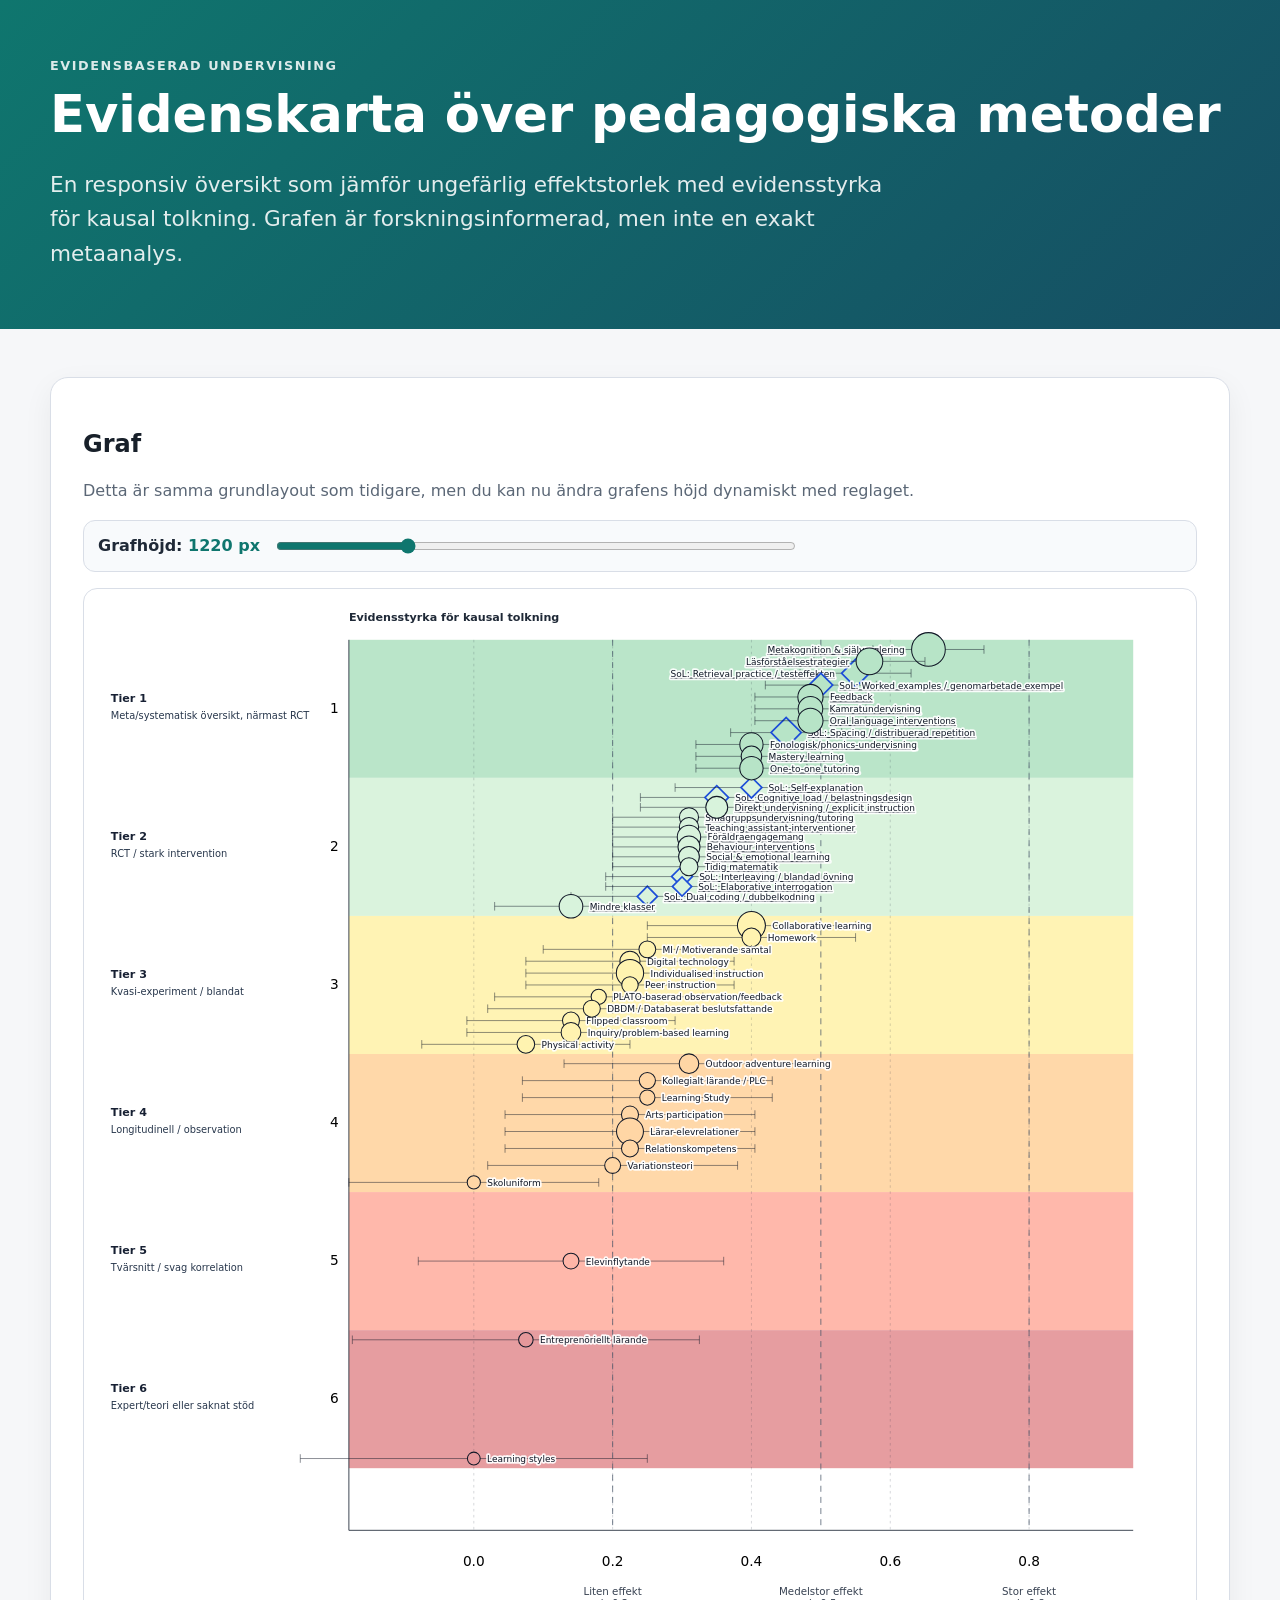
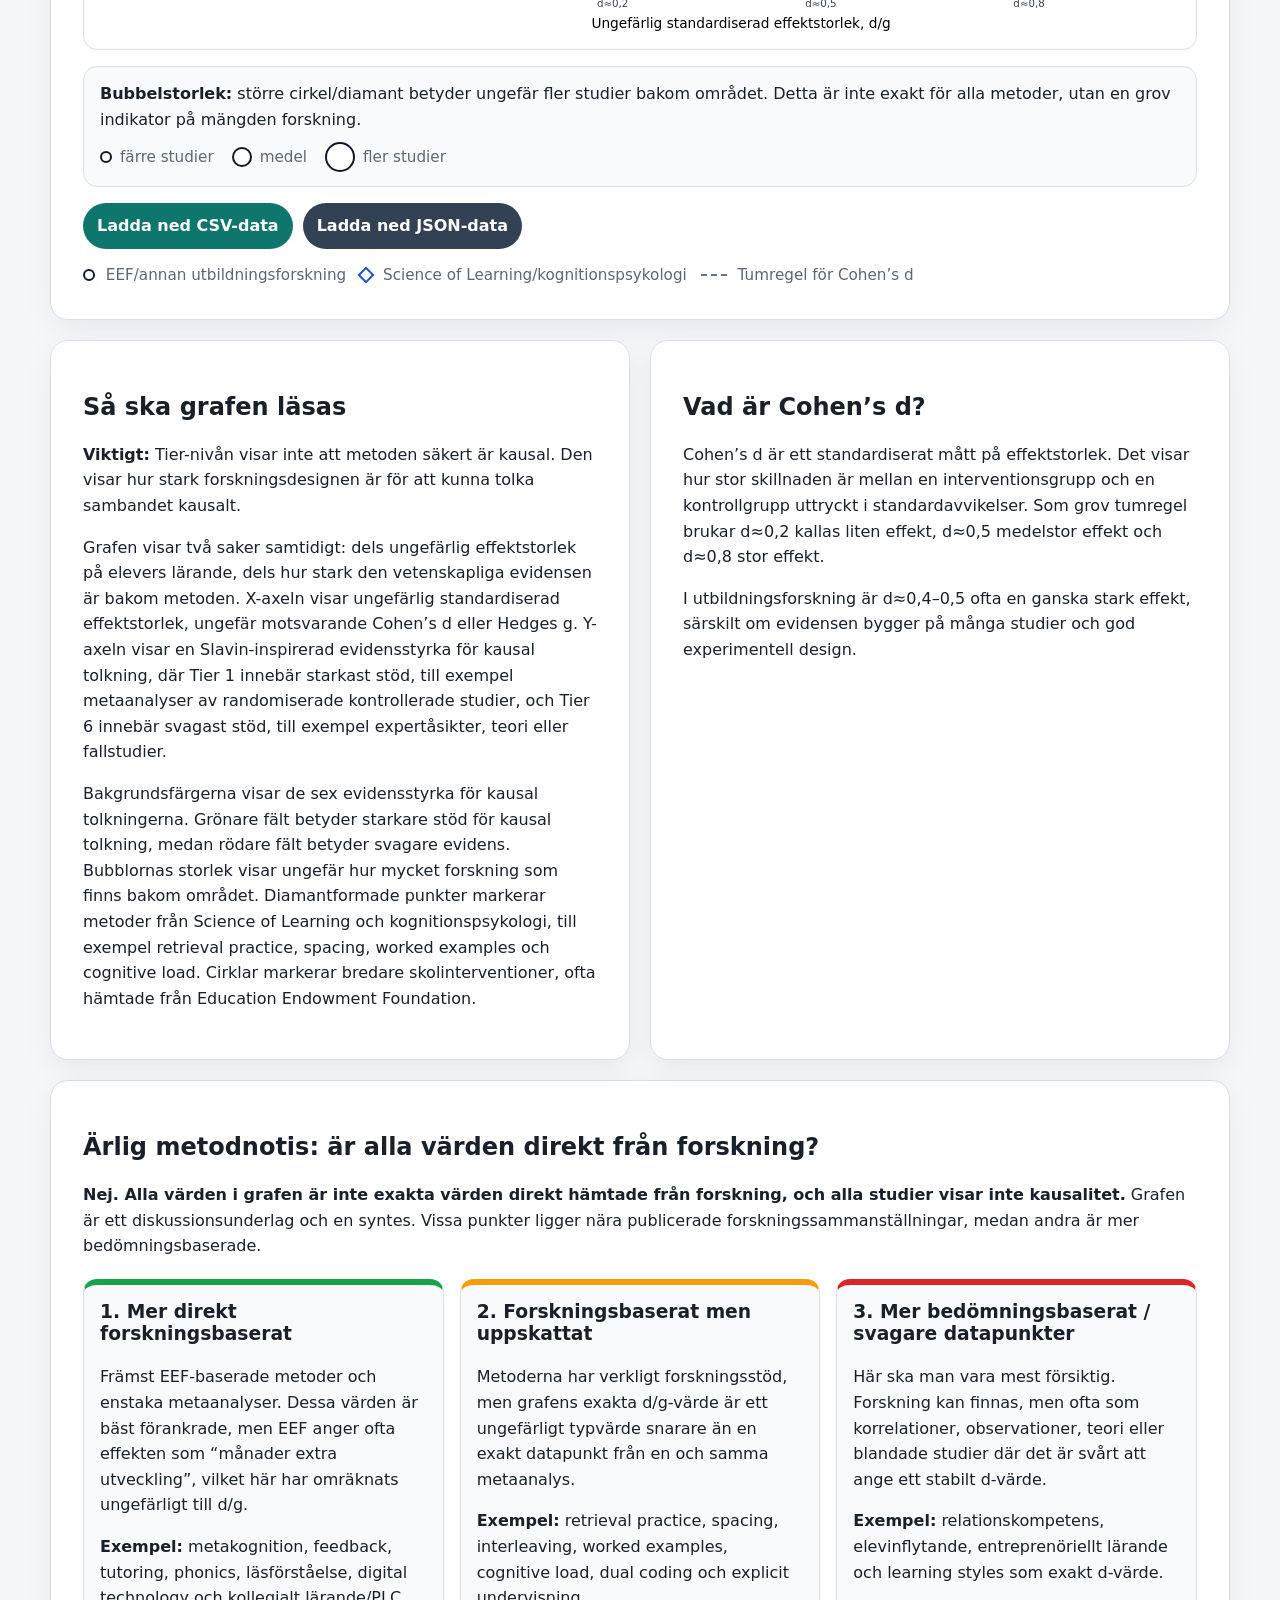
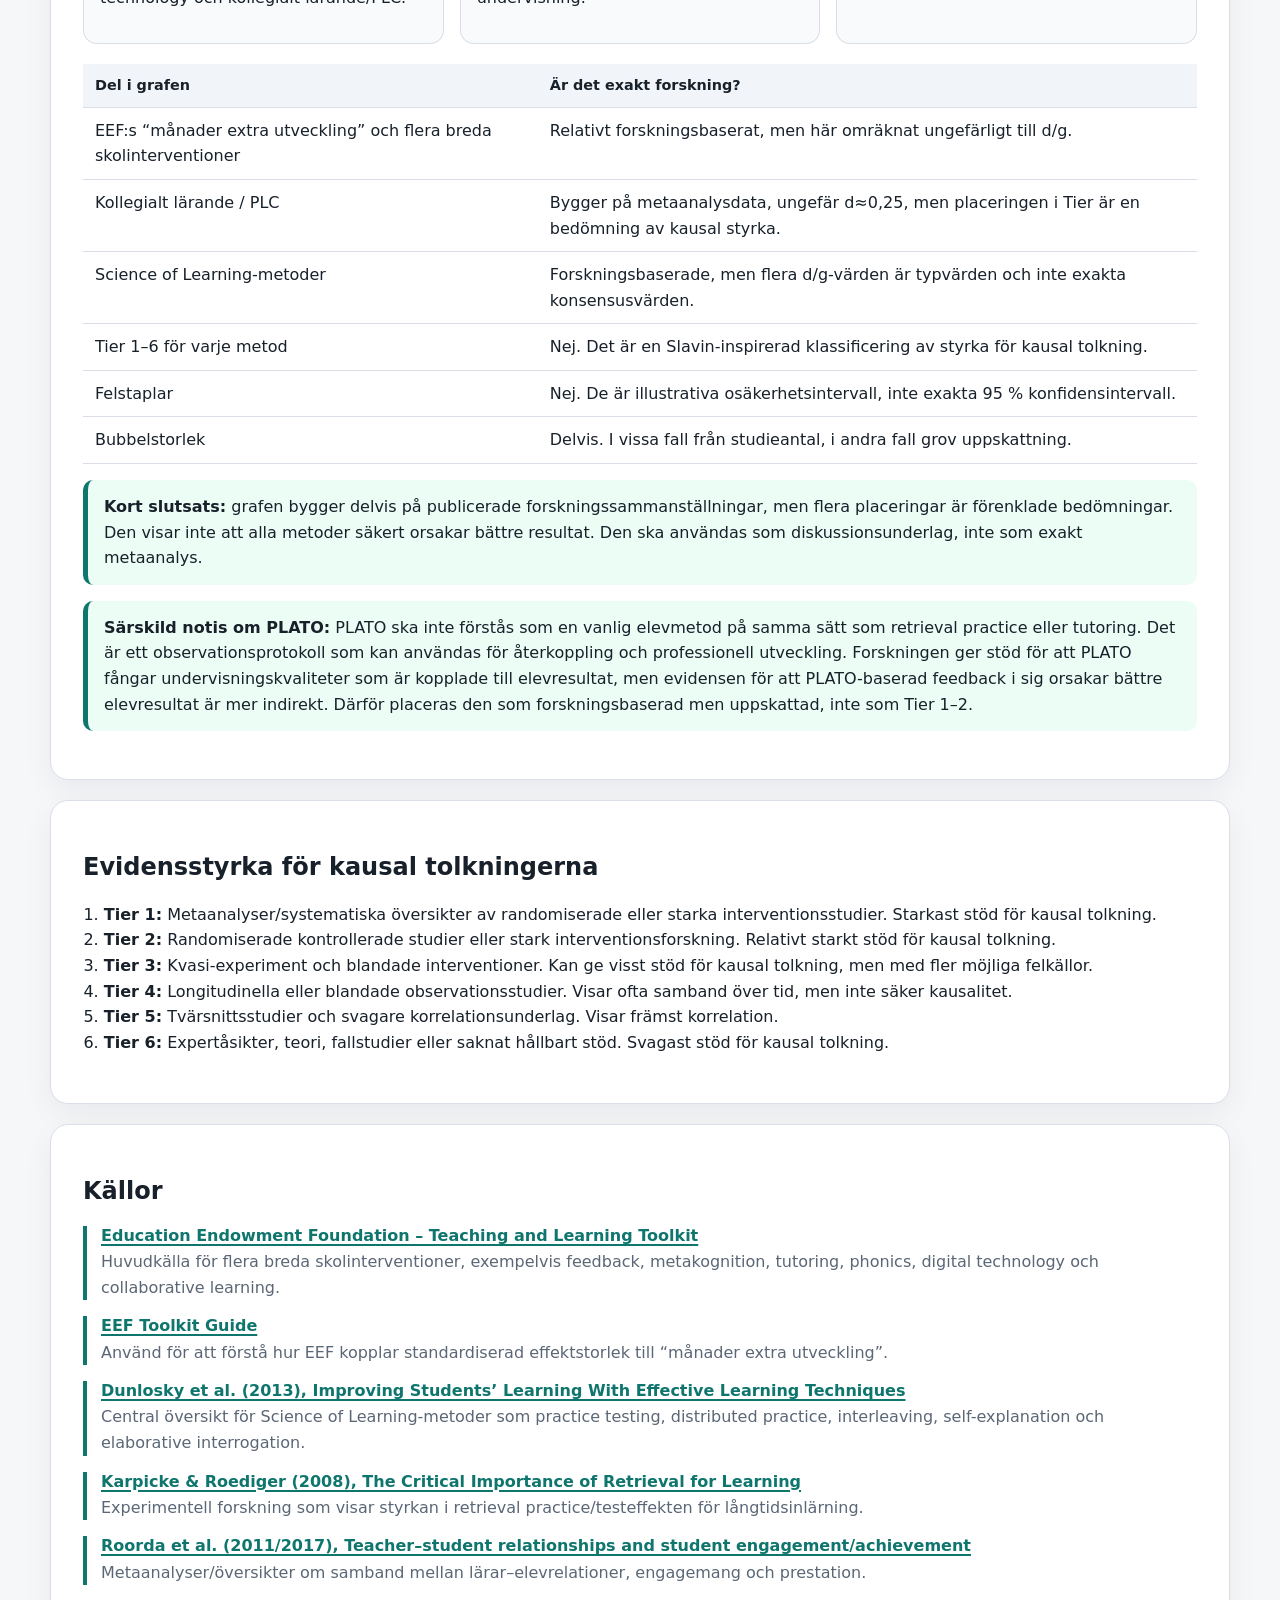
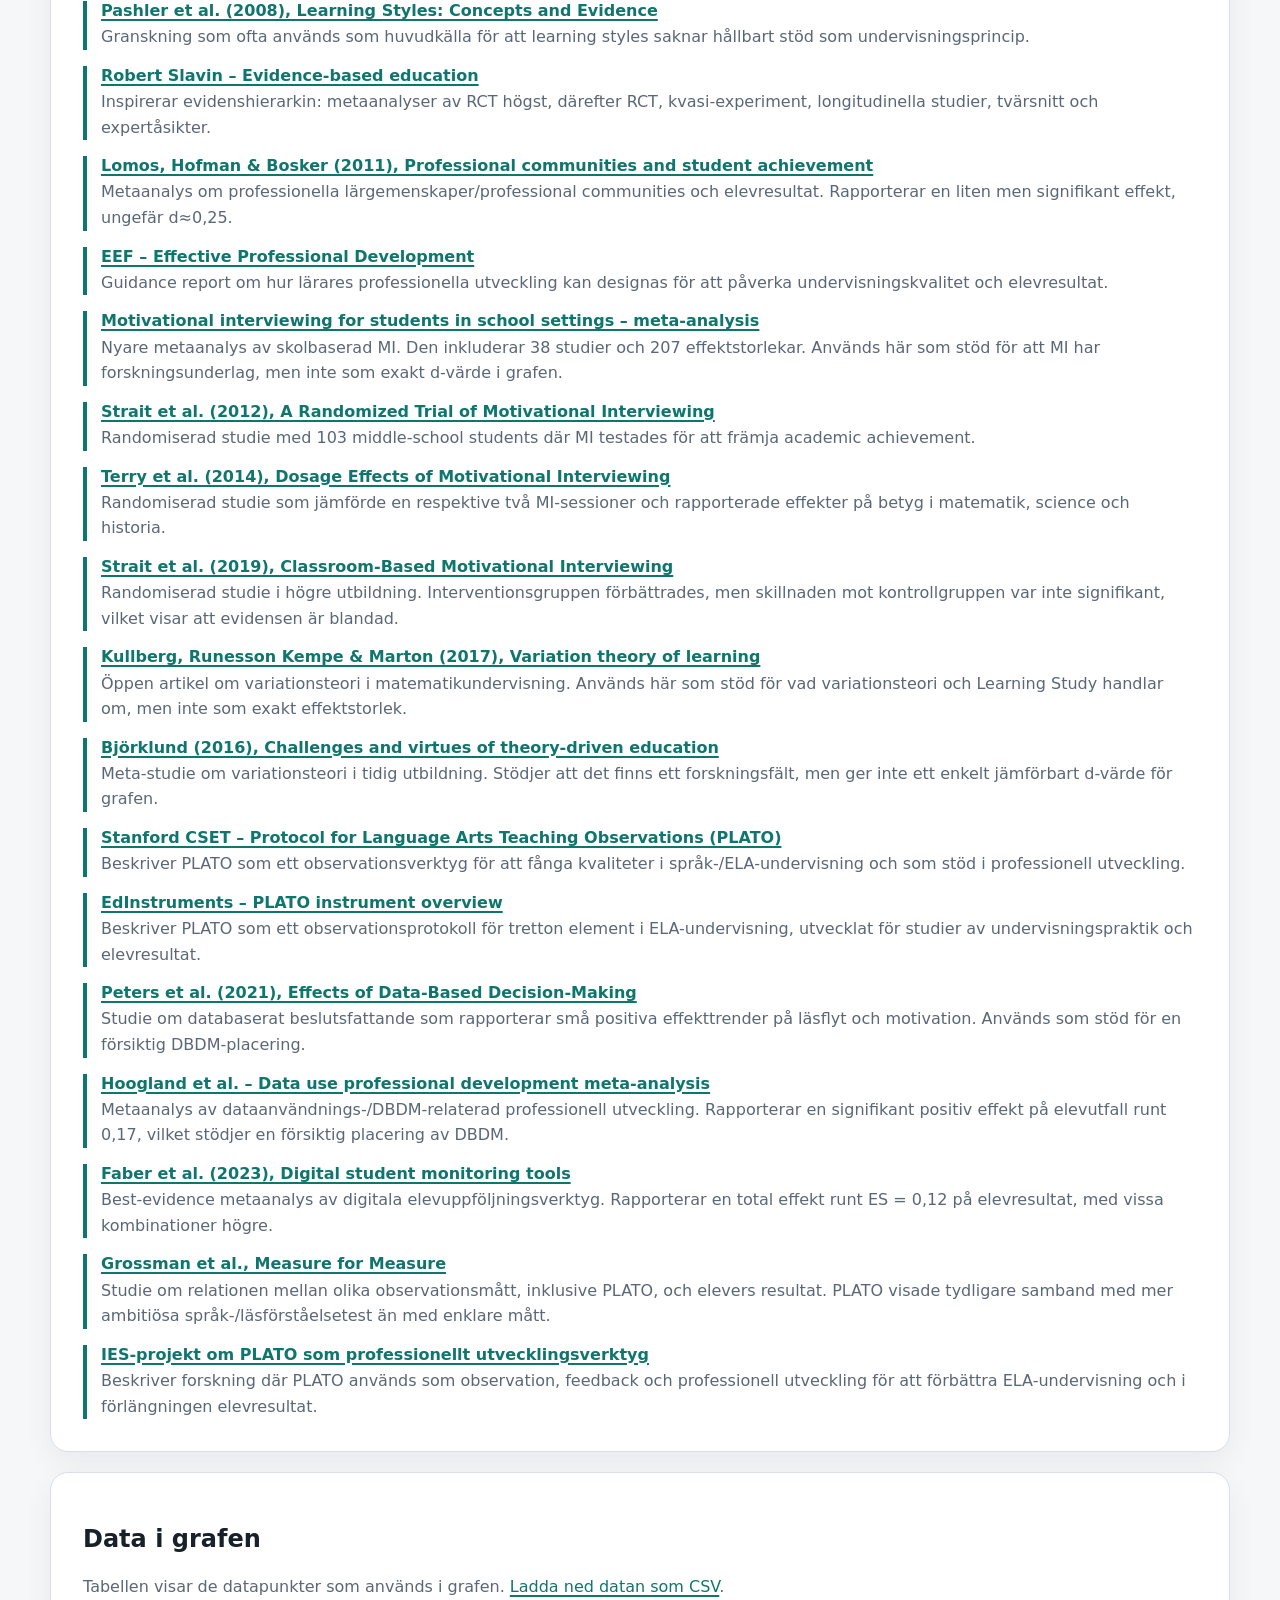
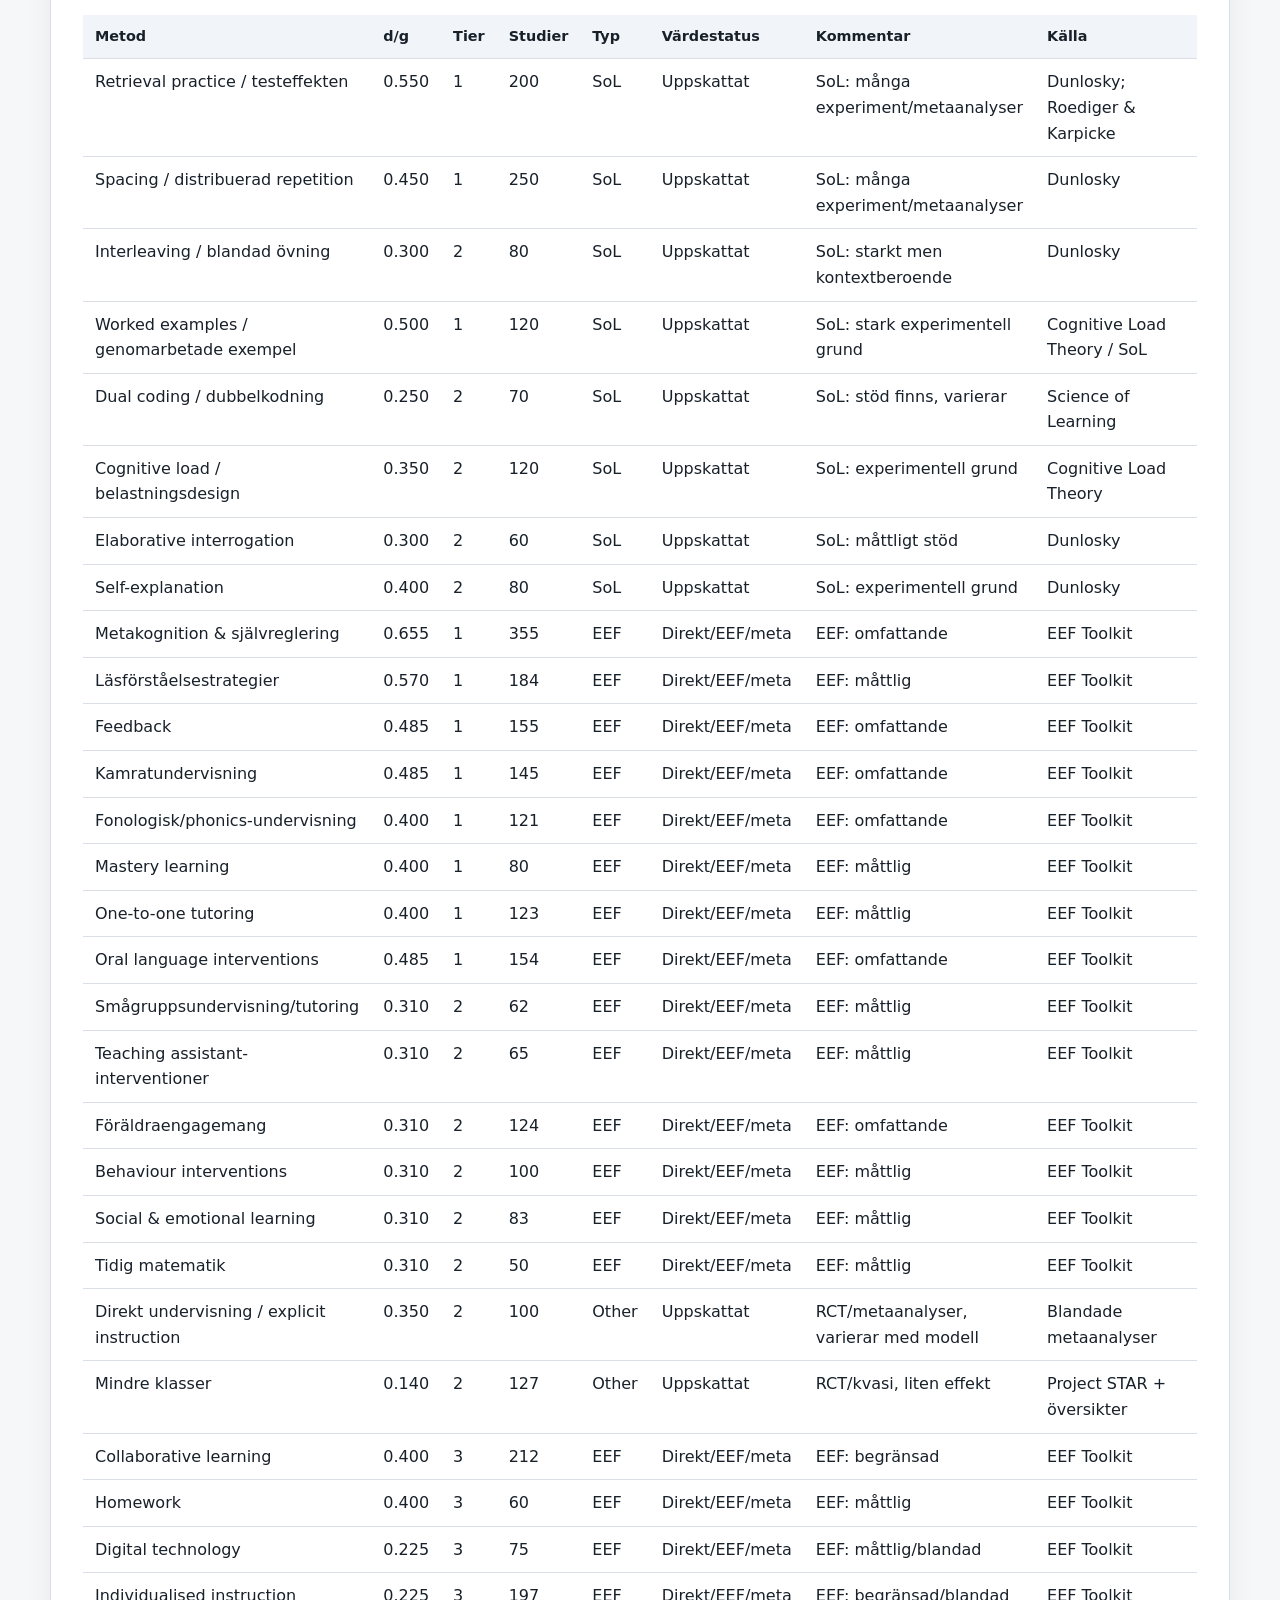
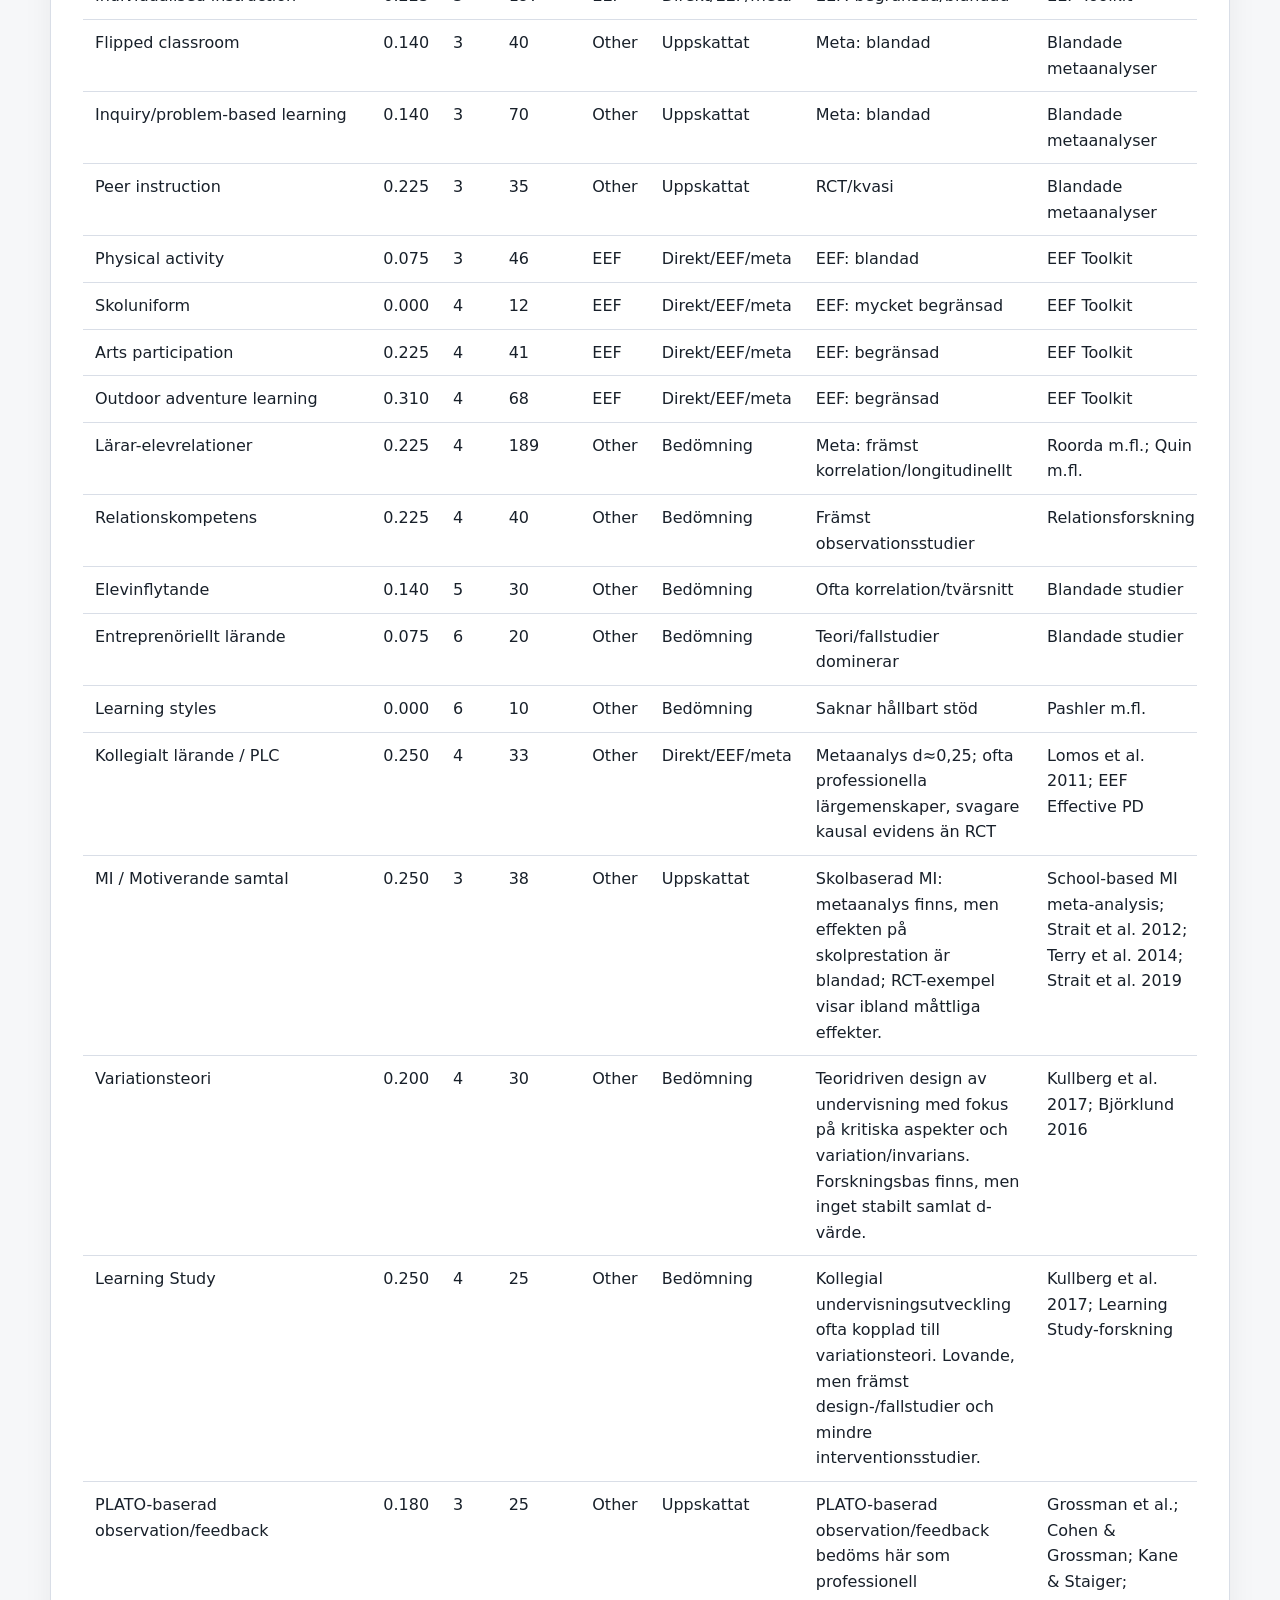
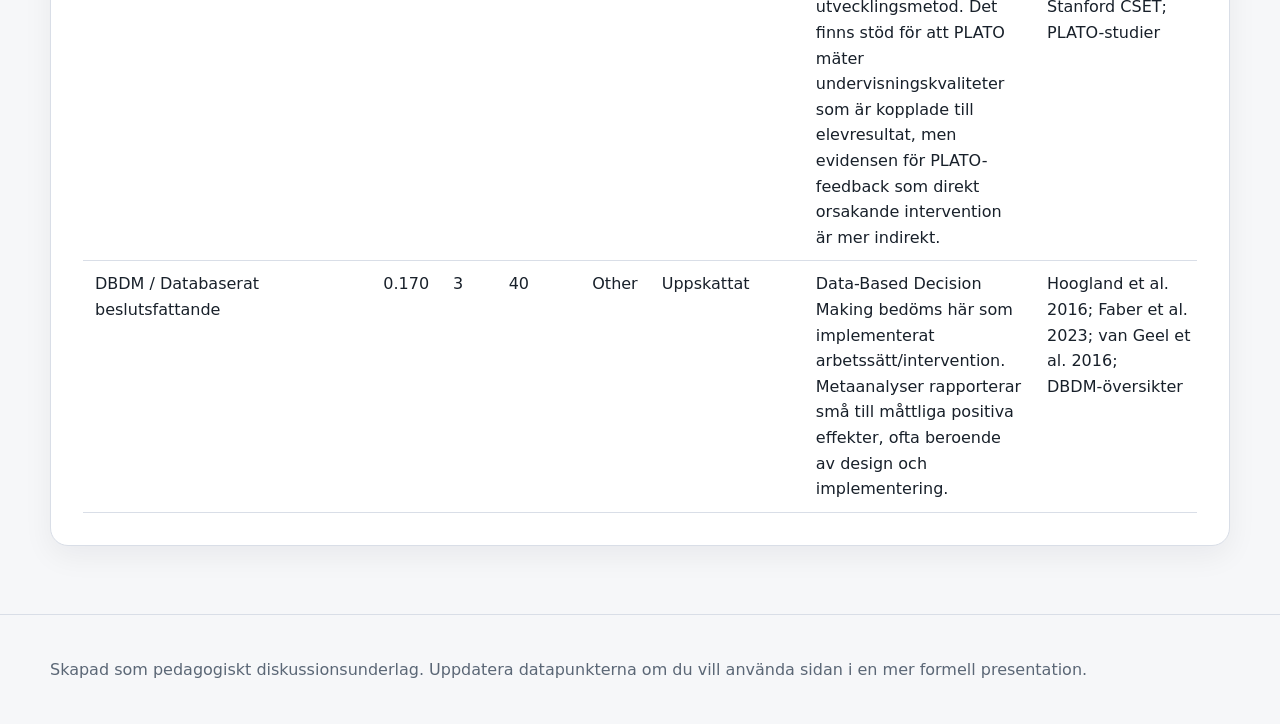
==== commit dad0bc6c: "Add files via upload" ====
--- a/index.html
+++ b/index.html
@@ -129,6 +129,9 @@
     </table>
 
     <p class="warning"><strong>Kort slutsats:</strong> grafen bygger delvis på publicerade forskningssammanställningar, men flera placeringar är förenklade bedömningar. Den visar inte att alla metoder säkert orsakar bättre resultat. Den ska användas som diskussionsunderlag, inte som exakt metaanalys.</p>
+
+    <p class="warning"><strong>Särskild notis om PLATO:</strong> PLATO ska inte förstås som en vanlig elevmetod på samma sätt som retrieval practice eller tutoring. Det är ett observationsprotokoll som kan användas för återkoppling och professionell utveckling. Forskningen ger stöd för att PLATO fångar undervisningskvaliteter som är kopplade till elevresultat, men evidensen för att PLATO-baserad feedback i sig orsakar bättre elevresultat är mer indirekt. Därför placeras den som forskningsbaserad men uppskattad, inte som Tier 1–2.</p>
+
   </section>
 
   <section class="card">
@@ -173,6 +176,45 @@
         <h3><a href="https://journals.sagepub.com/doi/10.1177/0098628319834216" target="_blank" rel="noopener noreferrer">Strait et al. (2019), Classroom-Based Motivational Interviewing</a></h3>
         <p>Randomiserad studie i högre utbildning. Interventionsgruppen förbättrades, men skillnaden mot kontrollgruppen var inte signifikant, vilket visar att evidensen är blandad.</p>
       </article>
+
+      <article>
+        <h3><a href="https://www.diva-portal.org/smash/get/diva2%3A1095107/FULLTEXT02" target="_blank" rel="noopener noreferrer">Kullberg, Runesson Kempe & Marton (2017), Variation theory of learning</a></h3>
+        <p>Öppen artikel om variationsteori i matematikundervisning. Används här som stöd för vad variationsteori och Learning Study handlar om, men inte som exakt effektstorlek.</p>
+      </article>
+      <article>
+        <h3><a href="https://www.tandfonline.com/doi/full/10.3402/edui.v7.28773" target="_blank" rel="noopener noreferrer">Björklund (2016), Challenges and virtues of theory-driven education</a></h3>
+        <p>Meta-studie om variationsteori i tidig utbildning. Stödjer att det finns ett forskningsfält, men ger inte ett enkelt jämförbart d-värde för grafen.</p>
+      </article>
+      <article>
+        <h3><a href="https://cset.stanford.edu/research/project/protocol-language-arts-teaching-observations-plato" target="_blank" rel="noopener noreferrer">Stanford CSET – Protocol for Language Arts Teaching Observations (PLATO)</a></h3>
+        <p>Beskriver PLATO som ett observationsverktyg för att fånga kvaliteter i språk-/ELA-undervisning och som stöd i professionell utveckling.</p>
+      </article>
+      <article>
+        <h3><a href="https://edinstruments.org/instruments/protocol-language-arts-teaching-observation-plato" target="_blank" rel="noopener noreferrer">EdInstruments – PLATO instrument overview</a></h3>
+        <p>Beskriver PLATO som ett observationsprotokoll för tretton element i ELA-undervisning, utvecklat för studier av undervisningspraktik och elevresultat.</p>
+      </article>
+      <article>
+        <h3><a href="https://pmc.ncbi.nlm.nih.gov/articles/PMC8358572/" target="_blank" rel="noopener noreferrer">Peters et al. (2021), Effects of Data-Based Decision-Making</a></h3>
+        <p>Studie om databaserat beslutsfattande som rapporterar små positiva effekttrender på läsflyt och motivation. Används som stöd för en försiktig DBDM-placering.</p>
+      </article>
+
+      <article>
+        <h3><a href="https://www.emerald.com/insight/content/doi/10.1108/jpcc-06-2021-0064/full/html" target="_blank" rel="noopener noreferrer">Hoogland et al. – Data use professional development meta-analysis</a></h3>
+        <p>Metaanalys av dataanvändnings-/DBDM-relaterad professionell utveckling. Rapporterar en signifikant positiv effekt på elevutfall runt 0,17, vilket stödjer en försiktig placering av DBDM.</p>
+      </article>
+      <article>
+        <h3><a href="https://www.tandfonline.com/doi/full/10.1080/09243453.2022.2142247" target="_blank" rel="noopener noreferrer">Faber et al. (2023), Digital student monitoring tools</a></h3>
+        <p>Best-evidence metaanalys av digitala elevuppföljningsverktyg. Rapporterar en total effekt runt ES = 0,12 på elevresultat, med vissa kombinationer högre.</p>
+      </article>
+
+      <article>
+        <h3><a href="https://journals.sagepub.com/doi/abs/10.3102/0013189X14544542" target="_blank" rel="noopener noreferrer">Grossman et al., Measure for Measure</a></h3>
+        <p>Studie om relationen mellan olika observationsmått, inklusive PLATO, och elevers resultat. PLATO visade tydligare samband med mer ambitiösa språk-/läsförståelsetest än med enklare mått.</p>
+      </article>
+      <article>
+        <h3><a href="https://ies.ed.gov/use-work/awards/improving-quality-english-language-arts-teaching-through-use-observation-protocol" target="_blank" rel="noopener noreferrer">IES-projekt om PLATO som professionellt utvecklingsverktyg</a></h3>
+        <p>Beskriver forskning där PLATO används som observation, feedback och professionell utveckling för att förbättra ELA-undervisning och i förlängningen elevresultat.</p>
+      </article>
     </div>
   </section>
 
@@ -205,7 +247,7 @@
 </footer>
 
 <script>
-const chartData = [{"method": "Retrieval practice / testeffekten", "d": 0.55, "tier": 1, "studies": 200, "type": "SoL", "note": "SoL: många experiment/metaanalyser", "source": "Dunlosky; Roediger & Karpicke", "info": "Eleverna tränar på att hämta fram kunskap ur minnet, till exempel genom korta quiz, självtest eller frågor utan facit framför sig. Poängen är att själva återkallandet stärker långtidsminnet mer än att bara läsa om materialet.", "valueStatus": "Forskningsbaserat men uppskattat", "valueStatusShort": "Uppskattat", "valueStatusDetail": "Metoden har verkligt forskningsstöd, men det exakta d/g-värdet i grafen är ett typvärde eller en syntes, inte en exakt datapunkt från en enda metaanalys."}, {"method": "Spacing / distribuerad repetition", "d": 0.45, "tier": 1, "studies": 250, "type": "SoL", "note": "SoL: många experiment/metaanalyser", "source": "Dunlosky", "info": "Träningen sprids ut över tid i stället för att allt görs vid ett tillfälle. Eleverna återkommer till samma innehåll flera gånger, med mellanrum, så att minnet förstärks och glömskan motverkas.", "valueStatus": "Forskningsbaserat men uppskattat", "valueStatusShort": "Uppskattat", "valueStatusDetail": "Metoden har verkligt forskningsstöd, men det exakta d/g-värdet i grafen är ett typvärde eller en syntes, inte en exakt datapunkt från en enda metaanalys."}, {"method": "Interleaving / blandad övning", "d": 0.3, "tier": 2, "studies": 80, "type": "SoL", "note": "SoL: starkt men kontextberoende", "source": "Dunlosky", "info": "Elever blandar olika typer av problem eller innehåll i stället för att öva en sak i taget. Det kan göra träningen svårare men hjälper eleverna att välja rätt strategi i nya situationer.", "valueStatus": "Forskningsbaserat men uppskattat", "valueStatusShort": "Uppskattat", "valueStatusDetail": "Metoden har verkligt forskningsstöd, men det exakta d/g-värdet i grafen är ett typvärde eller en syntes, inte en exakt datapunkt från en enda metaanalys."}, {"method": "Worked examples / genomarbetade exempel", "d": 0.5, "tier": 1, "studies": 120, "type": "SoL", "note": "SoL: stark experimentell grund", "source": "Cognitive Load Theory / SoL", "info": "Elever får se tydliga, färdiga exempel där lösningen visas steg för steg. Det minskar kognitiv belastning och hjälper eleverna att förstå hur experter tänker innan de ska lösa liknande uppgifter själva.", "valueStatus": "Forskningsbaserat men uppskattat", "valueStatusShort": "Uppskattat", "valueStatusDetail": "Metoden har verkligt forskningsstöd, men det exakta d/g-värdet i grafen är ett typvärde eller en syntes, inte en exakt datapunkt från en enda metaanalys."}, {"method": "Dual coding / dubbelkodning", "d": 0.25, "tier": 2, "studies": 70, "type": "SoL", "note": "SoL: stöd finns, varierar", "source": "Science of Learning", "info": "Elever får information både verbalt och visuellt, till exempel text tillsammans med bild, diagram eller modell. Det fungerar bäst när bild och text stödjer varandra och inte överbelastar arbetsminnet.", "valueStatus": "Forskningsbaserat men uppskattat", "valueStatusShort": "Uppskattat", "valueStatusDetail": "Metoden har verkligt forskningsstöd, men det exakta d/g-värdet i grafen är ett typvärde eller en syntes, inte en exakt datapunkt från en enda metaanalys."}, {"method": "Cognitive load / belastningsdesign", "d": 0.35, "tier": 2, "studies": 120, "type": "SoL", "note": "SoL: experimentell grund", "source": "Cognitive Load Theory", "info": "Undervisningen designas så att arbetsminnet inte överbelastas. Läraren tar bort onödig komplexitet, delar upp innehåll och använder exempel innan eleverna arbetar självständigt.", "valueStatus": "Forskningsbaserat men uppskattat", "valueStatusShort": "Uppskattat", "valueStatusDetail": "Metoden har verkligt forskningsstöd, men det exakta d/g-värdet i grafen är ett typvärde eller en syntes, inte en exakt datapunkt från en enda metaanalys."}, {"method": "Elaborative interrogation", "d": 0.3, "tier": 2, "studies": 60, "type": "SoL", "note": "SoL: måttligt stöd", "source": "Dunlosky", "info": "Elever tränar på att fråga 'varför?' och förklara orsaker och samband. Metoden hjälper dem att koppla ny kunskap till det de redan vet.", "valueStatus": "Forskningsbaserat men uppskattat", "valueStatusShort": "Uppskattat", "valueStatusDetail": "Metoden har verkligt forskningsstöd, men det exakta d/g-värdet i grafen är ett typvärde eller en syntes, inte en exakt datapunkt från en enda metaanalys."}, {"method": "Self-explanation", "d": 0.4, "tier": 2, "studies": 80, "type": "SoL", "note": "SoL: experimentell grund", "source": "Dunlosky", "info": "Elever förklarar för sig själva varför ett steg fungerar, varför ett svar är rimligt eller hur ett exempel hänger ihop. Det gör tänkandet mer aktivt än passiv läsning.", "valueStatus": "Forskningsbaserat men uppskattat", "valueStatusShort": "Uppskattat", "valueStatusDetail": "Metoden har verkligt forskningsstöd, men det exakta d/g-värdet i grafen är ett typvärde eller en syntes, inte en exakt datapunkt från en enda metaanalys."}, {"method": "Metakognition & självreglering", "d": 0.655, "tier": 1, "studies": 355, "type": "EEF", "note": "EEF: omfattande", "source": "EEF Toolkit", "info": "Elever lär sig planera, övervaka och utvärdera sitt eget lärande. De tränar på frågor som: Vad är målet? Förstår jag? Vilken strategi ska jag använda? Vad behöver jag ändra nästa gång?", "valueStatus": "Mer direkt forskningsbaserat", "valueStatusShort": "Direkt/EEF/meta", "valueStatusDetail": "Värdet är relativt nära en publicerad forskningssammanställning, ofta EEF:s Toolkit eller en specifik metaanalys. För EEF-punkter är det dock ofta 'månader extra utveckling' som har omräknats ungefärligt till d/g."}, {"method": "Läsförståelsestrategier", "d": 0.57, "tier": 1, "studies": 184, "type": "EEF", "note": "EEF: måttlig", "source": "EEF Toolkit", "info": "Elever lär sig explicita strategier för att förstå text, till exempel att sammanfatta, ställa frågor, förutsäga innehåll, reda ut svåra ord och övervaka sin egen förståelse under läsningen.", "valueStatus": "Mer direkt forskningsbaserat", "valueStatusShort": "Direkt/EEF/meta", "valueStatusDetail": "Värdet är relativt nära en publicerad forskningssammanställning, ofta EEF:s Toolkit eller en specifik metaanalys. För EEF-punkter är det dock ofta 'månader extra utveckling' som har omräknats ungefärligt till d/g."}, {"method": "Feedback", "d": 0.485, "tier": 1, "studies": 155, "type": "EEF", "note": "EEF: omfattande", "source": "EEF Toolkit", "info": "Återkoppling som hjälper eleven att förstå var den är, vart den ska och hur den kan komma vidare. Mest effektiv är feedback som leder till handling, inte bara beröm eller ett betyg.", "valueStatus": "Mer direkt forskningsbaserat", "valueStatusShort": "Direkt/EEF/meta", "valueStatusDetail": "Värdet är relativt nära en publicerad forskningssammanställning, ofta EEF:s Toolkit eller en specifik metaanalys. För EEF-punkter är det dock ofta 'månader extra utveckling' som har omräknats ungefärligt till d/g."}, {"method": "Kamratundervisning", "d": 0.485, "tier": 1, "studies": 145, "type": "EEF", "note": "EEF: omfattande", "source": "EEF Toolkit", "info": "Elever lär av och med varandra på ett strukturerat sätt, till exempel genom att förklara lösningar, ge respons eller träna i par. Effekten beror mycket på struktur och tydliga roller.", "valueStatus": "Mer direkt forskningsbaserat", "valueStatusShort": "Direkt/EEF/meta", "valueStatusDetail": "Värdet är relativt nära en publicerad forskningssammanställning, ofta EEF:s Toolkit eller en specifik metaanalys. För EEF-punkter är det dock ofta 'månader extra utveckling' som har omräknats ungefärligt till d/g."}, {"method": "Fonologisk/phonics-undervisning", "d": 0.4, "tier": 1, "studies": 121, "type": "EEF", "note": "EEF: omfattande", "source": "EEF Toolkit", "info": "Systematisk undervisning i sambandet mellan bokstäver och ljud. Särskilt viktig vid tidig läsinlärning och för elever som behöver stärka avkodning.", "valueStatus": "Mer direkt forskningsbaserat", "valueStatusShort": "Direkt/EEF/meta", "valueStatusDetail": "Värdet är relativt nära en publicerad forskningssammanställning, ofta EEF:s Toolkit eller en specifik metaanalys. För EEF-punkter är det dock ofta 'månader extra utveckling' som har omräknats ungefärligt till d/g."}, {"method": "Mastery learning", "d": 0.4, "tier": 1, "studies": 80, "type": "EEF", "note": "EEF: måttlig", "source": "EEF Toolkit", "info": "Elever går vidare först när de har nått tillräcklig förståelse av ett moment. Det kräver tydliga mål, återkoppling, extra träning och möjlighet att visa förståelse igen.", "valueStatus": "Mer direkt forskningsbaserat", "valueStatusShort": "Direkt/EEF/meta", "valueStatusDetail": "Värdet är relativt nära en publicerad forskningssammanställning, ofta EEF:s Toolkit eller en specifik metaanalys. För EEF-punkter är det dock ofta 'månader extra utveckling' som har omräknats ungefärligt till d/g."}, {"method": "One-to-one tutoring", "d": 0.4, "tier": 1, "studies": 123, "type": "EEF", "note": "EEF: måttlig", "source": "EEF Toolkit", "info": "Individuell undervisning eller handledning där en elev får stöd av en lärare, tutor eller utbildad handledare. Ofta stark effekt eftersom stödet kan anpassas direkt efter elevens behov.", "valueStatus": "Mer direkt forskningsbaserat", "valueStatusShort": "Direkt/EEF/meta", "valueStatusDetail": "Värdet är relativt nära en publicerad forskningssammanställning, ofta EEF:s Toolkit eller en specifik metaanalys. För EEF-punkter är det dock ofta 'månader extra utveckling' som har omräknats ungefärligt till d/g."}, {"method": "Oral language interventions", "d": 0.485, "tier": 1, "studies": 154, "type": "EEF", "note": "EEF: omfattande", "source": "EEF Toolkit", "info": "Insatser som utvecklar elevers muntliga språk, ordförråd, samtal och begreppsförståelse. Viktigt eftersom språk ofta är en grund för läsning, skrivande och ämnesförståelse.", "valueStatus": "Mer direkt forskningsbaserat", "valueStatusShort": "Direkt/EEF/meta", "valueStatusDetail": "Värdet är relativt nära en publicerad forskningssammanställning, ofta EEF:s Toolkit eller en specifik metaanalys. För EEF-punkter är det dock ofta 'månader extra utveckling' som har omräknats ungefärligt till d/g."}, {"method": "Smågruppsundervisning/tutoring", "d": 0.31, "tier": 2, "studies": 62, "type": "EEF", "note": "EEF: måttlig", "source": "EEF Toolkit", "info": "Undervisning i små grupper där läraren eller handledaren kan ge mer riktad återkoppling än i helklass. Effekten beror på kvalitet, struktur och hur väl stödet matchar elevernas behov.", "valueStatus": "Mer direkt forskningsbaserat", "valueStatusShort": "Direkt/EEF/meta", "valueStatusDetail": "Värdet är relativt nära en publicerad forskningssammanställning, ofta EEF:s Toolkit eller en specifik metaanalys. För EEF-punkter är det dock ofta 'månader extra utveckling' som har omräknats ungefärligt till d/g."}, {"method": "Teaching assistant-interventioner", "d": 0.31, "tier": 2, "studies": 65, "type": "EEF", "note": "EEF: måttlig", "source": "EEF Toolkit", "info": "Stödinsatser där elevassistenter eller lärarassistenter används i tydligt strukturerade program. Effekten är starkast när insatsen är tränad, riktad och inte bara allmänt extra stöd.", "valueStatus": "Mer direkt forskningsbaserat", "valueStatusShort": "Direkt/EEF/meta", "valueStatusDetail": "Värdet är relativt nära en publicerad forskningssammanställning, ofta EEF:s Toolkit eller en specifik metaanalys. För EEF-punkter är det dock ofta 'månader extra utveckling' som har omräknats ungefärligt till d/g."}, {"method": "Föräldraengagemang", "d": 0.31, "tier": 2, "studies": 124, "type": "EEF", "note": "EEF: omfattande", "source": "EEF Toolkit", "info": "Insatser som stärker vårdnadshavares stöd för elevens lärande, till exempel läsning hemma, kommunikation med skolan eller stöd för studierutiner.", "valueStatus": "Mer direkt forskningsbaserat", "valueStatusShort": "Direkt/EEF/meta", "valueStatusDetail": "Värdet är relativt nära en publicerad forskningssammanställning, ofta EEF:s Toolkit eller en specifik metaanalys. För EEF-punkter är det dock ofta 'månader extra utveckling' som har omräknats ungefärligt till d/g."}, {"method": "Behaviour interventions", "d": 0.31, "tier": 2, "studies": 100, "type": "EEF", "note": "EEF: måttlig", "source": "EEF Toolkit", "info": "Strukturerade insatser för att förbättra beteende, arbetsro och skolnärvaro. Det kan handla om tydliga förväntningar, förstärkning, rutiner och uppföljning.", "valueStatus": "Mer direkt forskningsbaserat", "valueStatusShort": "Direkt/EEF/meta", "valueStatusDetail": "Värdet är relativt nära en publicerad forskningssammanställning, ofta EEF:s Toolkit eller en specifik metaanalys. För EEF-punkter är det dock ofta 'månader extra utveckling' som har omräknats ungefärligt till d/g."}, {"method": "Social & emotional learning", "d": 0.31, "tier": 2, "studies": 83, "type": "EEF", "note": "EEF: måttlig", "source": "EEF Toolkit", "info": "Undervisning och träning i sociala och emotionella färdigheter, till exempel självkontroll, samarbete, empati och konflikthantering. Ska helst kopplas till skolvardagen.", "valueStatus": "Mer direkt forskningsbaserat", "valueStatusShort": "Direkt/EEF/meta", "valueStatusDetail": "Värdet är relativt nära en publicerad forskningssammanställning, ofta EEF:s Toolkit eller en specifik metaanalys. För EEF-punkter är det dock ofta 'månader extra utveckling' som har omräknats ungefärligt till d/g."}, {"method": "Tidig matematik", "d": 0.31, "tier": 2, "studies": 50, "type": "EEF", "note": "EEF: måttlig", "source": "EEF Toolkit", "info": "Tidiga insatser som stärker taluppfattning, räknestrategier och grundläggande matematisk förståelse. Ofta handlar det om explicit undervisning och mycket strukturerad träning.", "valueStatus": "Mer direkt forskningsbaserat", "valueStatusShort": "Direkt/EEF/meta", "valueStatusDetail": "Värdet är relativt nära en publicerad forskningssammanställning, ofta EEF:s Toolkit eller en specifik metaanalys. För EEF-punkter är det dock ofta 'månader extra utveckling' som har omräknats ungefärligt till d/g."}, {"method": "Direkt undervisning / explicit instruction", "d": 0.35, "tier": 2, "studies": 100, "type": "Other", "note": "RCT/metaanalyser, varierar med modell", "source": "Blandade metaanalyser", "info": "Läraren förklarar tydligt, modellerar, visar exempel, kontrollerar förståelse och låter eleverna träna stegvis. Det är särskilt viktigt när innehållet är nytt eller svårt.", "valueStatus": "Forskningsbaserat men uppskattat", "valueStatusShort": "Uppskattat", "valueStatusDetail": "Metoden har verkligt forskningsstöd, men det exakta d/g-värdet i grafen är ett typvärde eller en syntes, inte en exakt datapunkt från en enda metaanalys."}, {"method": "Mindre klasser", "d": 0.14, "tier": 2, "studies": 127, "type": "Other", "note": "RCT/kvasi, liten effekt", "source": "Project STAR + översikter", "info": "Färre elever per klass kan ge mer tid till varje elev, men effekten på resultat är ofta mindre än många tror om undervisningen i övrigt inte förändras.", "valueStatus": "Forskningsbaserat men uppskattat", "valueStatusShort": "Uppskattat", "valueStatusDetail": "Metoden har verkligt forskningsstöd, men det exakta d/g-värdet i grafen är ett typvärde eller en syntes, inte en exakt datapunkt från en enda metaanalys."}, {"method": "Collaborative learning", "d": 0.4, "tier": 3, "studies": 212, "type": "EEF", "note": "EEF: begränsad", "source": "EEF Toolkit", "valueStatus": "Mer direkt forskningsbaserat", "valueStatusShort": "Direkt/EEF/meta", "valueStatusDetail": "Värdet är relativt nära en publicerad forskningssammanställning, ofta EEF:s Toolkit eller en specifik metaanalys. För EEF-punkter är det dock ofta 'månader extra utveckling' som har omräknats ungefärligt till d/g."}, {"method": "Homework", "d": 0.4, "tier": 3, "studies": 60, "type": "EEF", "note": "EEF: måttlig", "source": "EEF Toolkit", "valueStatus": "Mer direkt forskningsbaserat", "valueStatusShort": "Direkt/EEF/meta", "valueStatusDetail": "Värdet är relativt nära en publicerad forskningssammanställning, ofta EEF:s Toolkit eller en specifik metaanalys. För EEF-punkter är det dock ofta 'månader extra utveckling' som har omräknats ungefärligt till d/g."}, {"method": "Digital technology", "d": 0.225, "tier": 3, "studies": 75, "type": "EEF", "note": "EEF: måttlig/blandad", "source": "EEF Toolkit", "valueStatus": "Mer direkt forskningsbaserat", "valueStatusShort": "Direkt/EEF/meta", "valueStatusDetail": "Värdet är relativt nära en publicerad forskningssammanställning, ofta EEF:s Toolkit eller en specifik metaanalys. För EEF-punkter är det dock ofta 'månader extra utveckling' som har omräknats ungefärligt till d/g."}, {"method": "Individualised instruction", "d": 0.225, "tier": 3, "studies": 197, "type": "EEF", "note": "EEF: begränsad/blandad", "source": "EEF Toolkit", "valueStatus": "Mer direkt forskningsbaserat", "valueStatusShort": "Direkt/EEF/meta", "valueStatusDetail": "Värdet är relativt nära en publicerad forskningssammanställning, ofta EEF:s Toolkit eller en specifik metaanalys. För EEF-punkter är det dock ofta 'månader extra utveckling' som har omräknats ungefärligt till d/g."}, {"method": "Flipped classroom", "d": 0.14, "tier": 3, "studies": 40, "type": "Other", "note": "Meta: blandad", "source": "Blandade metaanalyser", "valueStatus": "Forskningsbaserat men uppskattat", "valueStatusShort": "Uppskattat", "valueStatusDetail": "Metoden har verkligt forskningsstöd, men det exakta d/g-värdet i grafen är ett typvärde eller en syntes, inte en exakt datapunkt från en enda metaanalys."}, {"method": "Inquiry/problem-based learning", "d": 0.14, "tier": 3, "studies": 70, "type": "Other", "note": "Meta: blandad", "source": "Blandade metaanalyser", "valueStatus": "Forskningsbaserat men uppskattat", "valueStatusShort": "Uppskattat", "valueStatusDetail": "Metoden har verkligt forskningsstöd, men det exakta d/g-värdet i grafen är ett typvärde eller en syntes, inte en exakt datapunkt från en enda metaanalys."}, {"method": "Peer instruction", "d": 0.225, "tier": 3, "studies": 35, "type": "Other", "note": "RCT/kvasi", "source": "Blandade metaanalyser", "valueStatus": "Forskningsbaserat men uppskattat", "valueStatusShort": "Uppskattat", "valueStatusDetail": "Metoden har verkligt forskningsstöd, men det exakta d/g-värdet i grafen är ett typvärde eller en syntes, inte en exakt datapunkt från en enda metaanalys."}, {"method": "Physical activity", "d": 0.075, "tier": 3, "studies": 46, "type": "EEF", "note": "EEF: blandad", "source": "EEF Toolkit", "valueStatus": "Mer direkt forskningsbaserat", "valueStatusShort": "Direkt/EEF/meta", "valueStatusDetail": "Värdet är relativt nära en publicerad forskningssammanställning, ofta EEF:s Toolkit eller en specifik metaanalys. För EEF-punkter är det dock ofta 'månader extra utveckling' som har omräknats ungefärligt till d/g."}, {"method": "Skoluniform", "d": 0.0, "tier": 4, "studies": 12, "type": "EEF", "note": "EEF: mycket begränsad", "source": "EEF Toolkit", "valueStatus": "Mer direkt forskningsbaserat", "valueStatusShort": "Direkt/EEF/meta", "valueStatusDetail": "Värdet är relativt nära en publicerad forskningssammanställning, ofta EEF:s Toolkit eller en specifik metaanalys. För EEF-punkter är det dock ofta 'månader extra utveckling' som har omräknats ungefärligt till d/g."}, {"method": "Arts participation", "d": 0.225, "tier": 4, "studies": 41, "type": "EEF", "note": "EEF: begränsad", "source": "EEF Toolkit", "valueStatus": "Mer direkt forskningsbaserat", "valueStatusShort": "Direkt/EEF/meta", "valueStatusDetail": "Värdet är relativt nära en publicerad forskningssammanställning, ofta EEF:s Toolkit eller en specifik metaanalys. För EEF-punkter är det dock ofta 'månader extra utveckling' som har omräknats ungefärligt till d/g."}, {"method": "Outdoor adventure learning", "d": 0.31, "tier": 4, "studies": 68, "type": "EEF", "note": "EEF: begränsad", "source": "EEF Toolkit", "valueStatus": "Mer direkt forskningsbaserat", "valueStatusShort": "Direkt/EEF/meta", "valueStatusDetail": "Värdet är relativt nära en publicerad forskningssammanställning, ofta EEF:s Toolkit eller en specifik metaanalys. För EEF-punkter är det dock ofta 'månader extra utveckling' som har omräknats ungefärligt till d/g."}, {"method": "Lärar-elevrelationer", "d": 0.225, "tier": 4, "studies": 189, "type": "Other", "note": "Meta: främst korrelation/longitudinellt", "source": "Roorda m.fl.; Quin m.fl.", "valueStatus": "Mer bedömningsbaserat / svagare datapunkt", "valueStatusShort": "Bedömning", "valueStatusDetail": "Här är den exakta placeringen mer osäker. Forskning kan finnas, men den är ofta observationsbaserad, korrelationell, svår att jämföra eller saknar ett stabilt samlat d-värde."}, {"method": "Relationskompetens", "d": 0.225, "tier": 4, "studies": 40, "type": "Other", "note": "Främst observationsstudier", "source": "Relationsforskning", "valueStatus": "Mer bedömningsbaserat / svagare datapunkt", "valueStatusShort": "Bedömning", "valueStatusDetail": "Här är den exakta placeringen mer osäker. Forskning kan finnas, men den är ofta observationsbaserad, korrelationell, svår att jämföra eller saknar ett stabilt samlat d-värde."}, {"method": "Elevinflytande", "d": 0.14, "tier": 5, "studies": 30, "type": "Other", "note": "Ofta korrelation/tvärsnitt", "source": "Blandade studier", "valueStatus": "Mer bedömningsbaserat / svagare datapunkt", "valueStatusShort": "Bedömning", "valueStatusDetail": "Här är den exakta placeringen mer osäker. Forskning kan finnas, men den är ofta observationsbaserad, korrelationell, svår att jämföra eller saknar ett stabilt samlat d-värde."}, {"method": "Entreprenöriellt lärande", "d": 0.075, "tier": 6, "studies": 20, "type": "Other", "note": "Teori/fallstudier dominerar", "source": "Blandade studier", "valueStatus": "Mer bedömningsbaserat / svagare datapunkt", "valueStatusShort": "Bedömning", "valueStatusDetail": "Här är den exakta placeringen mer osäker. Forskning kan finnas, men den är ofta observationsbaserad, korrelationell, svår att jämföra eller saknar ett stabilt samlat d-värde."}, {"method": "Learning styles", "d": 0.0, "tier": 6, "studies": 10, "type": "Other", "note": "Saknar hållbart stöd", "source": "Pashler m.fl.", "valueStatus": "Mer bedömningsbaserat / svagare datapunkt", "valueStatusShort": "Bedömning", "valueStatusDetail": "Här är den exakta placeringen mer osäker. Forskning kan finnas, men den är ofta observationsbaserad, korrelationell, svår att jämföra eller saknar ett stabilt samlat d-värde."}, {"method": "Kollegialt lärande / PLC", "d": 0.25, "tier": 4, "studies": 33, "type": "Other", "note": "Metaanalys d≈0,25; ofta professionella lärgemenskaper, svagare kausal evidens än RCT", "source": "Lomos et al. 2011; EEF Effective PD", "info": "Lärare arbetar återkommande och strukturerat tillsammans för att analysera undervisning, elevresultat och nästa steg. Evidensen är lovande men ofta mindre kausalt stark än RCT-studier.", "valueStatus": "Mer direkt forskningsbaserat", "valueStatusShort": "Direkt/EEF/meta", "valueStatusDetail": "Värdet är relativt nära en publicerad forskningssammanställning, ofta EEF:s Toolkit eller en specifik metaanalys. För EEF-punkter är det dock ofta 'månader extra utveckling' som har omräknats ungefärligt till d/g."}, {"method": "MI / Motiverande samtal", "d": 0.25, "tier": 3, "studies": 38, "type": "Other", "note": "Skolbaserad MI: metaanalys finns, men effekten på skolprestation är blandad; RCT-exempel visar ibland måttliga effekter.", "source": "School-based MI meta-analysis; Strait et al. 2012; Terry et al. 2014; Strait et al. 2019", "info": "Motiverande samtal är en samtalsmetod som försöker stärka elevens egen motivation till förändring genom öppna frågor, reflektioner och att eleven själv formulerar skäl till förändring. I skolan kan det användas för närvaro, studiebeteende, mål, studieteknik och motivation.", "valueStatus": "Forskningsbaserat men uppskattat", "valueStatusShort": "Uppskattat", "valueStatusDetail": "Det finns skolbaserad MI-forskning och metaanalys, men grafens exakta d/g-värde är en försiktig syntes. Enskilda RCT-studier visar ibland högre effekter, men resultaten är blandade och kontextberoende."}];
+const chartData = [{"method": "Retrieval practice / testeffekten", "d": 0.55, "tier": 1, "studies": 200, "type": "SoL", "note": "SoL: många experiment/metaanalyser", "source": "Dunlosky; Roediger & Karpicke", "info": "Eleverna tränar på att hämta fram kunskap ur minnet, till exempel genom korta quiz, självtest eller frågor utan facit framför sig. Poängen är att själva återkallandet stärker långtidsminnet mer än att bara läsa om materialet.", "valueStatus": "Forskningsbaserat men uppskattat", "valueStatusShort": "Uppskattat", "valueStatusDetail": "Metoden har verkligt forskningsstöd, men det exakta d/g-värdet i grafen är ett typvärde eller en syntes, inte en exakt datapunkt från en enda metaanalys."}, {"method": "Spacing / distribuerad repetition", "d": 0.45, "tier": 1, "studies": 250, "type": "SoL", "note": "SoL: många experiment/metaanalyser", "source": "Dunlosky", "info": "Träningen sprids ut över tid i stället för att allt görs vid ett tillfälle. Eleverna återkommer till samma innehåll flera gånger, med mellanrum, så att minnet förstärks och glömskan motverkas.", "valueStatus": "Forskningsbaserat men uppskattat", "valueStatusShort": "Uppskattat", "valueStatusDetail": "Metoden har verkligt forskningsstöd, men det exakta d/g-värdet i grafen är ett typvärde eller en syntes, inte en exakt datapunkt från en enda metaanalys."}, {"method": "Interleaving / blandad övning", "d": 0.3, "tier": 2, "studies": 80, "type": "SoL", "note": "SoL: starkt men kontextberoende", "source": "Dunlosky", "info": "Elever blandar olika typer av problem eller innehåll i stället för att öva en sak i taget. Det kan göra träningen svårare men hjälper eleverna att välja rätt strategi i nya situationer.", "valueStatus": "Forskningsbaserat men uppskattat", "valueStatusShort": "Uppskattat", "valueStatusDetail": "Metoden har verkligt forskningsstöd, men det exakta d/g-värdet i grafen är ett typvärde eller en syntes, inte en exakt datapunkt från en enda metaanalys."}, {"method": "Worked examples / genomarbetade exempel", "d": 0.5, "tier": 1, "studies": 120, "type": "SoL", "note": "SoL: stark experimentell grund", "source": "Cognitive Load Theory / SoL", "info": "Elever får se tydliga, färdiga exempel där lösningen visas steg för steg. Det minskar kognitiv belastning och hjälper eleverna att förstå hur experter tänker innan de ska lösa liknande uppgifter själva.", "valueStatus": "Forskningsbaserat men uppskattat", "valueStatusShort": "Uppskattat", "valueStatusDetail": "Metoden har verkligt forskningsstöd, men det exakta d/g-värdet i grafen är ett typvärde eller en syntes, inte en exakt datapunkt från en enda metaanalys."}, {"method": "Dual coding / dubbelkodning", "d": 0.25, "tier": 2, "studies": 70, "type": "SoL", "note": "SoL: stöd finns, varierar", "source": "Science of Learning", "info": "Elever får information både verbalt och visuellt, till exempel text tillsammans med bild, diagram eller modell. Det fungerar bäst när bild och text stödjer varandra och inte överbelastar arbetsminnet.", "valueStatus": "Forskningsbaserat men uppskattat", "valueStatusShort": "Uppskattat", "valueStatusDetail": "Metoden har verkligt forskningsstöd, men det exakta d/g-värdet i grafen är ett typvärde eller en syntes, inte en exakt datapunkt från en enda metaanalys."}, {"method": "Cognitive load / belastningsdesign", "d": 0.35, "tier": 2, "studies": 120, "type": "SoL", "note": "SoL: experimentell grund", "source": "Cognitive Load Theory", "info": "Undervisningen designas så att arbetsminnet inte överbelastas. Läraren tar bort onödig komplexitet, delar upp innehåll och använder exempel innan eleverna arbetar självständigt.", "valueStatus": "Forskningsbaserat men uppskattat", "valueStatusShort": "Uppskattat", "valueStatusDetail": "Metoden har verkligt forskningsstöd, men det exakta d/g-värdet i grafen är ett typvärde eller en syntes, inte en exakt datapunkt från en enda metaanalys."}, {"method": "Elaborative interrogation", "d": 0.3, "tier": 2, "studies": 60, "type": "SoL", "note": "SoL: måttligt stöd", "source": "Dunlosky", "info": "Elever tränar på att fråga 'varför?' och förklara orsaker och samband. Metoden hjälper dem att koppla ny kunskap till det de redan vet.", "valueStatus": "Forskningsbaserat men uppskattat", "valueStatusShort": "Uppskattat", "valueStatusDetail": "Metoden har verkligt forskningsstöd, men det exakta d/g-värdet i grafen är ett typvärde eller en syntes, inte en exakt datapunkt från en enda metaanalys."}, {"method": "Self-explanation", "d": 0.4, "tier": 2, "studies": 80, "type": "SoL", "note": "SoL: experimentell grund", "source": "Dunlosky", "info": "Elever förklarar för sig själva varför ett steg fungerar, varför ett svar är rimligt eller hur ett exempel hänger ihop. Det gör tänkandet mer aktivt än passiv läsning.", "valueStatus": "Forskningsbaserat men uppskattat", "valueStatusShort": "Uppskattat", "valueStatusDetail": "Metoden har verkligt forskningsstöd, men det exakta d/g-värdet i grafen är ett typvärde eller en syntes, inte en exakt datapunkt från en enda metaanalys."}, {"method": "Metakognition & självreglering", "d": 0.655, "tier": 1, "studies": 355, "type": "EEF", "note": "EEF: omfattande", "source": "EEF Toolkit", "info": "Elever lär sig planera, övervaka och utvärdera sitt eget lärande. De tränar på frågor som: Vad är målet? Förstår jag? Vilken strategi ska jag använda? Vad behöver jag ändra nästa gång?", "valueStatus": "Mer direkt forskningsbaserat", "valueStatusShort": "Direkt/EEF/meta", "valueStatusDetail": "Värdet är relativt nära en publicerad forskningssammanställning, ofta EEF:s Toolkit eller en specifik metaanalys. För EEF-punkter är det dock ofta 'månader extra utveckling' som har omräknats ungefärligt till d/g."}, {"method": "Läsförståelsestrategier", "d": 0.57, "tier": 1, "studies": 184, "type": "EEF", "note": "EEF: måttlig", "source": "EEF Toolkit", "info": "Elever lär sig explicita strategier för att förstå text, till exempel att sammanfatta, ställa frågor, förutsäga innehåll, reda ut svåra ord och övervaka sin egen förståelse under läsningen.", "valueStatus": "Mer direkt forskningsbaserat", "valueStatusShort": "Direkt/EEF/meta", "valueStatusDetail": "Värdet är relativt nära en publicerad forskningssammanställning, ofta EEF:s Toolkit eller en specifik metaanalys. För EEF-punkter är det dock ofta 'månader extra utveckling' som har omräknats ungefärligt till d/g."}, {"method": "Feedback", "d": 0.485, "tier": 1, "studies": 155, "type": "EEF", "note": "EEF: omfattande", "source": "EEF Toolkit", "info": "Återkoppling som hjälper eleven att förstå var den är, vart den ska och hur den kan komma vidare. Mest effektiv är feedback som leder till handling, inte bara beröm eller ett betyg.", "valueStatus": "Mer direkt forskningsbaserat", "valueStatusShort": "Direkt/EEF/meta", "valueStatusDetail": "Värdet är relativt nära en publicerad forskningssammanställning, ofta EEF:s Toolkit eller en specifik metaanalys. För EEF-punkter är det dock ofta 'månader extra utveckling' som har omräknats ungefärligt till d/g."}, {"method": "Kamratundervisning", "d": 0.485, "tier": 1, "studies": 145, "type": "EEF", "note": "EEF: omfattande", "source": "EEF Toolkit", "info": "Elever lär av och med varandra på ett strukturerat sätt, till exempel genom att förklara lösningar, ge respons eller träna i par. Effekten beror mycket på struktur och tydliga roller.", "valueStatus": "Mer direkt forskningsbaserat", "valueStatusShort": "Direkt/EEF/meta", "valueStatusDetail": "Värdet är relativt nära en publicerad forskningssammanställning, ofta EEF:s Toolkit eller en specifik metaanalys. För EEF-punkter är det dock ofta 'månader extra utveckling' som har omräknats ungefärligt till d/g."}, {"method": "Fonologisk/phonics-undervisning", "d": 0.4, "tier": 1, "studies": 121, "type": "EEF", "note": "EEF: omfattande", "source": "EEF Toolkit", "info": "Systematisk undervisning i sambandet mellan bokstäver och ljud. Särskilt viktig vid tidig läsinlärning och för elever som behöver stärka avkodning.", "valueStatus": "Mer direkt forskningsbaserat", "valueStatusShort": "Direkt/EEF/meta", "valueStatusDetail": "Värdet är relativt nära en publicerad forskningssammanställning, ofta EEF:s Toolkit eller en specifik metaanalys. För EEF-punkter är det dock ofta 'månader extra utveckling' som har omräknats ungefärligt till d/g."}, {"method": "Mastery learning", "d": 0.4, "tier": 1, "studies": 80, "type": "EEF", "note": "EEF: måttlig", "source": "EEF Toolkit", "info": "Elever går vidare först när de har nått tillräcklig förståelse av ett moment. Det kräver tydliga mål, återkoppling, extra träning och möjlighet att visa förståelse igen.", "valueStatus": "Mer direkt forskningsbaserat", "valueStatusShort": "Direkt/EEF/meta", "valueStatusDetail": "Värdet är relativt nära en publicerad forskningssammanställning, ofta EEF:s Toolkit eller en specifik metaanalys. För EEF-punkter är det dock ofta 'månader extra utveckling' som har omräknats ungefärligt till d/g."}, {"method": "One-to-one tutoring", "d": 0.4, "tier": 1, "studies": 123, "type": "EEF", "note": "EEF: måttlig", "source": "EEF Toolkit", "info": "Individuell undervisning eller handledning där en elev får stöd av en lärare, tutor eller utbildad handledare. Ofta stark effekt eftersom stödet kan anpassas direkt efter elevens behov.", "valueStatus": "Mer direkt forskningsbaserat", "valueStatusShort": "Direkt/EEF/meta", "valueStatusDetail": "Värdet är relativt nära en publicerad forskningssammanställning, ofta EEF:s Toolkit eller en specifik metaanalys. För EEF-punkter är det dock ofta 'månader extra utveckling' som har omräknats ungefärligt till d/g."}, {"method": "Oral language interventions", "d": 0.485, "tier": 1, "studies": 154, "type": "EEF", "note": "EEF: omfattande", "source": "EEF Toolkit", "info": "Insatser som utvecklar elevers muntliga språk, ordförråd, samtal och begreppsförståelse. Viktigt eftersom språk ofta är en grund för läsning, skrivande och ämnesförståelse.", "valueStatus": "Mer direkt forskningsbaserat", "valueStatusShort": "Direkt/EEF/meta", "valueStatusDetail": "Värdet är relativt nära en publicerad forskningssammanställning, ofta EEF:s Toolkit eller en specifik metaanalys. För EEF-punkter är det dock ofta 'månader extra utveckling' som har omräknats ungefärligt till d/g."}, {"method": "Smågruppsundervisning/tutoring", "d": 0.31, "tier": 2, "studies": 62, "type": "EEF", "note": "EEF: måttlig", "source": "EEF Toolkit", "info": "Undervisning i små grupper där läraren eller handledaren kan ge mer riktad återkoppling än i helklass. Effekten beror på kvalitet, struktur och hur väl stödet matchar elevernas behov.", "valueStatus": "Mer direkt forskningsbaserat", "valueStatusShort": "Direkt/EEF/meta", "valueStatusDetail": "Värdet är relativt nära en publicerad forskningssammanställning, ofta EEF:s Toolkit eller en specifik metaanalys. För EEF-punkter är det dock ofta 'månader extra utveckling' som har omräknats ungefärligt till d/g."}, {"method": "Teaching assistant-interventioner", "d": 0.31, "tier": 2, "studies": 65, "type": "EEF", "note": "EEF: måttlig", "source": "EEF Toolkit", "info": "Stödinsatser där elevassistenter eller lärarassistenter används i tydligt strukturerade program. Effekten är starkast när insatsen är tränad, riktad och inte bara allmänt extra stöd.", "valueStatus": "Mer direkt forskningsbaserat", "valueStatusShort": "Direkt/EEF/meta", "valueStatusDetail": "Värdet är relativt nära en publicerad forskningssammanställning, ofta EEF:s Toolkit eller en specifik metaanalys. För EEF-punkter är det dock ofta 'månader extra utveckling' som har omräknats ungefärligt till d/g."}, {"method": "Föräldraengagemang", "d": 0.31, "tier": 2, "studies": 124, "type": "EEF", "note": "EEF: omfattande", "source": "EEF Toolkit", "info": "Insatser som stärker vårdnadshavares stöd för elevens lärande, till exempel läsning hemma, kommunikation med skolan eller stöd för studierutiner.", "valueStatus": "Mer direkt forskningsbaserat", "valueStatusShort": "Direkt/EEF/meta", "valueStatusDetail": "Värdet är relativt nära en publicerad forskningssammanställning, ofta EEF:s Toolkit eller en specifik metaanalys. För EEF-punkter är det dock ofta 'månader extra utveckling' som har omräknats ungefärligt till d/g."}, {"method": "Behaviour interventions", "d": 0.31, "tier": 2, "studies": 100, "type": "EEF", "note": "EEF: måttlig", "source": "EEF Toolkit", "info": "Strukturerade insatser för att förbättra beteende, arbetsro och skolnärvaro. Det kan handla om tydliga förväntningar, förstärkning, rutiner och uppföljning.", "valueStatus": "Mer direkt forskningsbaserat", "valueStatusShort": "Direkt/EEF/meta", "valueStatusDetail": "Värdet är relativt nära en publicerad forskningssammanställning, ofta EEF:s Toolkit eller en specifik metaanalys. För EEF-punkter är det dock ofta 'månader extra utveckling' som har omräknats ungefärligt till d/g."}, {"method": "Social & emotional learning", "d": 0.31, "tier": 2, "studies": 83, "type": "EEF", "note": "EEF: måttlig", "source": "EEF Toolkit", "info": "Undervisning och träning i sociala och emotionella färdigheter, till exempel självkontroll, samarbete, empati och konflikthantering. Ska helst kopplas till skolvardagen.", "valueStatus": "Mer direkt forskningsbaserat", "valueStatusShort": "Direkt/EEF/meta", "valueStatusDetail": "Värdet är relativt nära en publicerad forskningssammanställning, ofta EEF:s Toolkit eller en specifik metaanalys. För EEF-punkter är det dock ofta 'månader extra utveckling' som har omräknats ungefärligt till d/g."}, {"method": "Tidig matematik", "d": 0.31, "tier": 2, "studies": 50, "type": "EEF", "note": "EEF: måttlig", "source": "EEF Toolkit", "info": "Tidiga insatser som stärker taluppfattning, räknestrategier och grundläggande matematisk förståelse. Ofta handlar det om explicit undervisning och mycket strukturerad träning.", "valueStatus": "Mer direkt forskningsbaserat", "valueStatusShort": "Direkt/EEF/meta", "valueStatusDetail": "Värdet är relativt nära en publicerad forskningssammanställning, ofta EEF:s Toolkit eller en specifik metaanalys. För EEF-punkter är det dock ofta 'månader extra utveckling' som har omräknats ungefärligt till d/g."}, {"method": "Direkt undervisning / explicit instruction", "d": 0.35, "tier": 2, "studies": 100, "type": "Other", "note": "RCT/metaanalyser, varierar med modell", "source": "Blandade metaanalyser", "info": "Läraren förklarar tydligt, modellerar, visar exempel, kontrollerar förståelse och låter eleverna träna stegvis. Det är särskilt viktigt när innehållet är nytt eller svårt.", "valueStatus": "Forskningsbaserat men uppskattat", "valueStatusShort": "Uppskattat", "valueStatusDetail": "Metoden har verkligt forskningsstöd, men det exakta d/g-värdet i grafen är ett typvärde eller en syntes, inte en exakt datapunkt från en enda metaanalys."}, {"method": "Mindre klasser", "d": 0.14, "tier": 2, "studies": 127, "type": "Other", "note": "RCT/kvasi, liten effekt", "source": "Project STAR + översikter", "info": "Färre elever per klass kan ge mer tid till varje elev, men effekten på resultat är ofta mindre än många tror om undervisningen i övrigt inte förändras.", "valueStatus": "Forskningsbaserat men uppskattat", "valueStatusShort": "Uppskattat", "valueStatusDetail": "Metoden har verkligt forskningsstöd, men det exakta d/g-värdet i grafen är ett typvärde eller en syntes, inte en exakt datapunkt från en enda metaanalys."}, {"method": "Collaborative learning", "d": 0.4, "tier": 3, "studies": 212, "type": "EEF", "note": "EEF: begränsad", "source": "EEF Toolkit", "valueStatus": "Mer direkt forskningsbaserat", "valueStatusShort": "Direkt/EEF/meta", "valueStatusDetail": "Värdet är relativt nära en publicerad forskningssammanställning, ofta EEF:s Toolkit eller en specifik metaanalys. För EEF-punkter är det dock ofta 'månader extra utveckling' som har omräknats ungefärligt till d/g."}, {"method": "Homework", "d": 0.4, "tier": 3, "studies": 60, "type": "EEF", "note": "EEF: måttlig", "source": "EEF Toolkit", "valueStatus": "Mer direkt forskningsbaserat", "valueStatusShort": "Direkt/EEF/meta", "valueStatusDetail": "Värdet är relativt nära en publicerad forskningssammanställning, ofta EEF:s Toolkit eller en specifik metaanalys. För EEF-punkter är det dock ofta 'månader extra utveckling' som har omräknats ungefärligt till d/g."}, {"method": "Digital technology", "d": 0.225, "tier": 3, "studies": 75, "type": "EEF", "note": "EEF: måttlig/blandad", "source": "EEF Toolkit", "valueStatus": "Mer direkt forskningsbaserat", "valueStatusShort": "Direkt/EEF/meta", "valueStatusDetail": "Värdet är relativt nära en publicerad forskningssammanställning, ofta EEF:s Toolkit eller en specifik metaanalys. För EEF-punkter är det dock ofta 'månader extra utveckling' som har omräknats ungefärligt till d/g."}, {"method": "Individualised instruction", "d": 0.225, "tier": 3, "studies": 197, "type": "EEF", "note": "EEF: begränsad/blandad", "source": "EEF Toolkit", "valueStatus": "Mer direkt forskningsbaserat", "valueStatusShort": "Direkt/EEF/meta", "valueStatusDetail": "Värdet är relativt nära en publicerad forskningssammanställning, ofta EEF:s Toolkit eller en specifik metaanalys. För EEF-punkter är det dock ofta 'månader extra utveckling' som har omräknats ungefärligt till d/g."}, {"method": "Flipped classroom", "d": 0.14, "tier": 3, "studies": 40, "type": "Other", "note": "Meta: blandad", "source": "Blandade metaanalyser", "valueStatus": "Forskningsbaserat men uppskattat", "valueStatusShort": "Uppskattat", "valueStatusDetail": "Metoden har verkligt forskningsstöd, men det exakta d/g-värdet i grafen är ett typvärde eller en syntes, inte en exakt datapunkt från en enda metaanalys."}, {"method": "Inquiry/problem-based learning", "d": 0.14, "tier": 3, "studies": 70, "type": "Other", "note": "Meta: blandad", "source": "Blandade metaanalyser", "valueStatus": "Forskningsbaserat men uppskattat", "valueStatusShort": "Uppskattat", "valueStatusDetail": "Metoden har verkligt forskningsstöd, men det exakta d/g-värdet i grafen är ett typvärde eller en syntes, inte en exakt datapunkt från en enda metaanalys."}, {"method": "Peer instruction", "d": 0.225, "tier": 3, "studies": 35, "type": "Other", "note": "RCT/kvasi", "source": "Blandade metaanalyser", "valueStatus": "Forskningsbaserat men uppskattat", "valueStatusShort": "Uppskattat", "valueStatusDetail": "Metoden har verkligt forskningsstöd, men det exakta d/g-värdet i grafen är ett typvärde eller en syntes, inte en exakt datapunkt från en enda metaanalys."}, {"method": "Physical activity", "d": 0.075, "tier": 3, "studies": 46, "type": "EEF", "note": "EEF: blandad", "source": "EEF Toolkit", "valueStatus": "Mer direkt forskningsbaserat", "valueStatusShort": "Direkt/EEF/meta", "valueStatusDetail": "Värdet är relativt nära en publicerad forskningssammanställning, ofta EEF:s Toolkit eller en specifik metaanalys. För EEF-punkter är det dock ofta 'månader extra utveckling' som har omräknats ungefärligt till d/g."}, {"method": "Skoluniform", "d": 0.0, "tier": 4, "studies": 12, "type": "EEF", "note": "EEF: mycket begränsad", "source": "EEF Toolkit", "valueStatus": "Mer direkt forskningsbaserat", "valueStatusShort": "Direkt/EEF/meta", "valueStatusDetail": "Värdet är relativt nära en publicerad forskningssammanställning, ofta EEF:s Toolkit eller en specifik metaanalys. För EEF-punkter är det dock ofta 'månader extra utveckling' som har omräknats ungefärligt till d/g."}, {"method": "Arts participation", "d": 0.225, "tier": 4, "studies": 41, "type": "EEF", "note": "EEF: begränsad", "source": "EEF Toolkit", "valueStatus": "Mer direkt forskningsbaserat", "valueStatusShort": "Direkt/EEF/meta", "valueStatusDetail": "Värdet är relativt nära en publicerad forskningssammanställning, ofta EEF:s Toolkit eller en specifik metaanalys. För EEF-punkter är det dock ofta 'månader extra utveckling' som har omräknats ungefärligt till d/g."}, {"method": "Outdoor adventure learning", "d": 0.31, "tier": 4, "studies": 68, "type": "EEF", "note": "EEF: begränsad", "source": "EEF Toolkit", "valueStatus": "Mer direkt forskningsbaserat", "valueStatusShort": "Direkt/EEF/meta", "valueStatusDetail": "Värdet är relativt nära en publicerad forskningssammanställning, ofta EEF:s Toolkit eller en specifik metaanalys. För EEF-punkter är det dock ofta 'månader extra utveckling' som har omräknats ungefärligt till d/g."}, {"method": "Lärar-elevrelationer", "d": 0.225, "tier": 4, "studies": 189, "type": "Other", "note": "Meta: främst korrelation/longitudinellt", "source": "Roorda m.fl.; Quin m.fl.", "valueStatus": "Mer bedömningsbaserat / svagare datapunkt", "valueStatusShort": "Bedömning", "valueStatusDetail": "Här är den exakta placeringen mer osäker. Forskning kan finnas, men den är ofta observationsbaserad, korrelationell, svår att jämföra eller saknar ett stabilt samlat d-värde."}, {"method": "Relationskompetens", "d": 0.225, "tier": 4, "studies": 40, "type": "Other", "note": "Främst observationsstudier", "source": "Relationsforskning", "valueStatus": "Mer bedömningsbaserat / svagare datapunkt", "valueStatusShort": "Bedömning", "valueStatusDetail": "Här är den exakta placeringen mer osäker. Forskning kan finnas, men den är ofta observationsbaserad, korrelationell, svår att jämföra eller saknar ett stabilt samlat d-värde."}, {"method": "Elevinflytande", "d": 0.14, "tier": 5, "studies": 30, "type": "Other", "note": "Ofta korrelation/tvärsnitt", "source": "Blandade studier", "valueStatus": "Mer bedömningsbaserat / svagare datapunkt", "valueStatusShort": "Bedömning", "valueStatusDetail": "Här är den exakta placeringen mer osäker. Forskning kan finnas, men den är ofta observationsbaserad, korrelationell, svår att jämföra eller saknar ett stabilt samlat d-värde."}, {"method": "Entreprenöriellt lärande", "d": 0.075, "tier": 6, "studies": 20, "type": "Other", "note": "Teori/fallstudier dominerar", "source": "Blandade studier", "valueStatus": "Mer bedömningsbaserat / svagare datapunkt", "valueStatusShort": "Bedömning", "valueStatusDetail": "Här är den exakta placeringen mer osäker. Forskning kan finnas, men den är ofta observationsbaserad, korrelationell, svår att jämföra eller saknar ett stabilt samlat d-värde."}, {"method": "Learning styles", "d": 0.0, "tier": 6, "studies": 10, "type": "Other", "note": "Saknar hållbart stöd", "source": "Pashler m.fl.", "valueStatus": "Mer bedömningsbaserat / svagare datapunkt", "valueStatusShort": "Bedömning", "valueStatusDetail": "Här är den exakta placeringen mer osäker. Forskning kan finnas, men den är ofta observationsbaserad, korrelationell, svår att jämföra eller saknar ett stabilt samlat d-värde."}, {"method": "Kollegialt lärande / PLC", "d": 0.25, "tier": 4, "studies": 33, "type": "Other", "note": "Metaanalys d≈0,25; ofta professionella lärgemenskaper, svagare kausal evidens än RCT", "source": "Lomos et al. 2011; EEF Effective PD", "info": "Lärare arbetar återkommande och strukturerat tillsammans för att analysera undervisning, elevresultat och nästa steg. Evidensen är lovande men ofta mindre kausalt stark än RCT-studier.", "valueStatus": "Mer direkt forskningsbaserat", "valueStatusShort": "Direkt/EEF/meta", "valueStatusDetail": "Värdet är relativt nära en publicerad forskningssammanställning, ofta EEF:s Toolkit eller en specifik metaanalys. För EEF-punkter är det dock ofta 'månader extra utveckling' som har omräknats ungefärligt till d/g."}, {"method": "MI / Motiverande samtal", "d": 0.25, "tier": 3, "studies": 38, "type": "Other", "note": "Skolbaserad MI: metaanalys finns, men effekten på skolprestation är blandad; RCT-exempel visar ibland måttliga effekter.", "source": "School-based MI meta-analysis; Strait et al. 2012; Terry et al. 2014; Strait et al. 2019", "info": "Motiverande samtal är en samtalsmetod som försöker stärka elevens egen motivation till förändring genom öppna frågor, reflektioner och att eleven själv formulerar skäl till förändring. I skolan kan det användas för närvaro, studiebeteende, mål, studieteknik och motivation.", "valueStatus": "Forskningsbaserat men uppskattat", "valueStatusShort": "Uppskattat", "valueStatusDetail": "Det finns skolbaserad MI-forskning och metaanalys, men grafens exakta d/g-värde är en försiktig syntes. Enskilda RCT-studier visar ibland högre effekter, men resultaten är blandade och kontextberoende."}, {"method": "Variationsteori", "d": 0.2, "tier": 4, "studies": 30, "type": "Other", "note": "Teoridriven design av undervisning med fokus på kritiska aspekter och variation/invarians. Forskningsbas finns, men inget stabilt samlat d-värde.", "source": "Kullberg et al. 2017; Björklund 2016", "info": "Variationsteori handlar om att elever behöver få syn på kritiska aspekter av det som ska läras. Läraren designar exempel, kontraster och variation så att det viktiga blir möjligt att urskilja.", "valueStatus": "Mer bedömningsbaserat / svagare datapunkt", "valueStatusShort": "Bedömning", "valueStatusDetail": "Variationsteori har forskningsstöd som teori och designprincip, men grafens d/g-värde är inte hämtat från en stabil metaanalys. Placeringen är därför en försiktig bedömning."}, {"method": "Learning Study", "d": 0.25, "tier": 4, "studies": 25, "type": "Other", "note": "Kollegial undervisningsutveckling ofta kopplad till variationsteori. Lovande, men främst design-/fallstudier och mindre interventionsstudier.", "source": "Kullberg et al. 2017; Learning Study-forskning", "info": "Learning Study är en modell där lärare planerar, genomför, analyserar och reviderar undervisning tillsammans, ofta med variationsteori som teoretisk grund.", "valueStatus": "Mer bedömningsbaserat / svagare datapunkt", "valueStatusShort": "Bedömning", "valueStatusDetail": "Det finns forskning om Learning Study, men inte ett tydligt stabilt d/g-värde jämförbart med EEF-punkter. Placeringen är en försiktig bedömning."}, {"method": "PLATO-baserad observation/feedback", "d": 0.18, "tier": 3, "studies": 25, "type": "Other", "note": "PLATO-baserad observation/feedback bedöms här som professionell utvecklingsmetod. Det finns stöd för att PLATO mäter undervisningskvaliteter som är kopplade till elevresultat, men evidensen för PLATO-feedback som direkt orsakande intervention är mer indirekt.", "source": "Grossman et al.; Cohen & Grossman; Kane & Staiger; Stanford CSET; PLATO-studier", "info": "PLATO, Protocol for Language Arts Teaching Observation, är ett observationsprotokoll för att analysera kvaliteter i språk-/ELA-undervisning. Här bedöms PLATO som PLATO-baserad observation, återkoppling och professionell utveckling. Forskning visar att de kvaliteter PLATO mäter har samband med elevresultat, särskilt mer komplexa språk- och läsförståelseförmågor. Däremot är evidensen mer indirekt när det gäller om själva PLATO-feedbacken säkert orsakar bättre elevresultat.", "valueStatus": "Forskningsbaserat men uppskattat", "valueStatusShort": "Uppskattat", "valueStatusDetail": "PLATO har starkare stöd som validerat observationsverktyg än som direkt elevintervention. Grafens d/g-värde är därför en försiktig syntes: PLATO mäter undervisningspraktiker som är kopplade till resultat, men RCT-liknande evidens för PLATO-baserad feedback som orsak till förbättrade elevresultat är svagare."}, {"method": "DBDM / Databaserat beslutsfattande", "d": 0.17, "tier": 3, "studies": 40, "type": "Other", "note": "Data-Based Decision Making bedöms här som implementerat arbetssätt/intervention. Metaanalyser rapporterar små till måttliga positiva effekter, ofta beroende av design och implementering.", "source": "Hoogland et al. 2016; Faber et al. 2023; van Geel et al. 2016; DBDM-översikter", "info": "DBDM innebär att lärare och skolor systematiskt använder elevdata, testresultat, formativ bedömning och uppföljning för att justera undervisning och stödinsatser. Här bedöms DBDM som intervention/metod, inte bara som administrativ rutin.", "valueStatus": "Forskningsbaserat men uppskattat", "valueStatusShort": "Uppskattat", "valueStatusDetail": "Det finns metaanalyser och interventionsstudier om dataanvändning, dataverktyg och DBDM. Effektstorleken i grafen är en försiktig syntes, eftersom effekten varierar mycket mellan upplägg och målgrupper."}];
 </script>
 <script src="script.js"></script>
 </body>
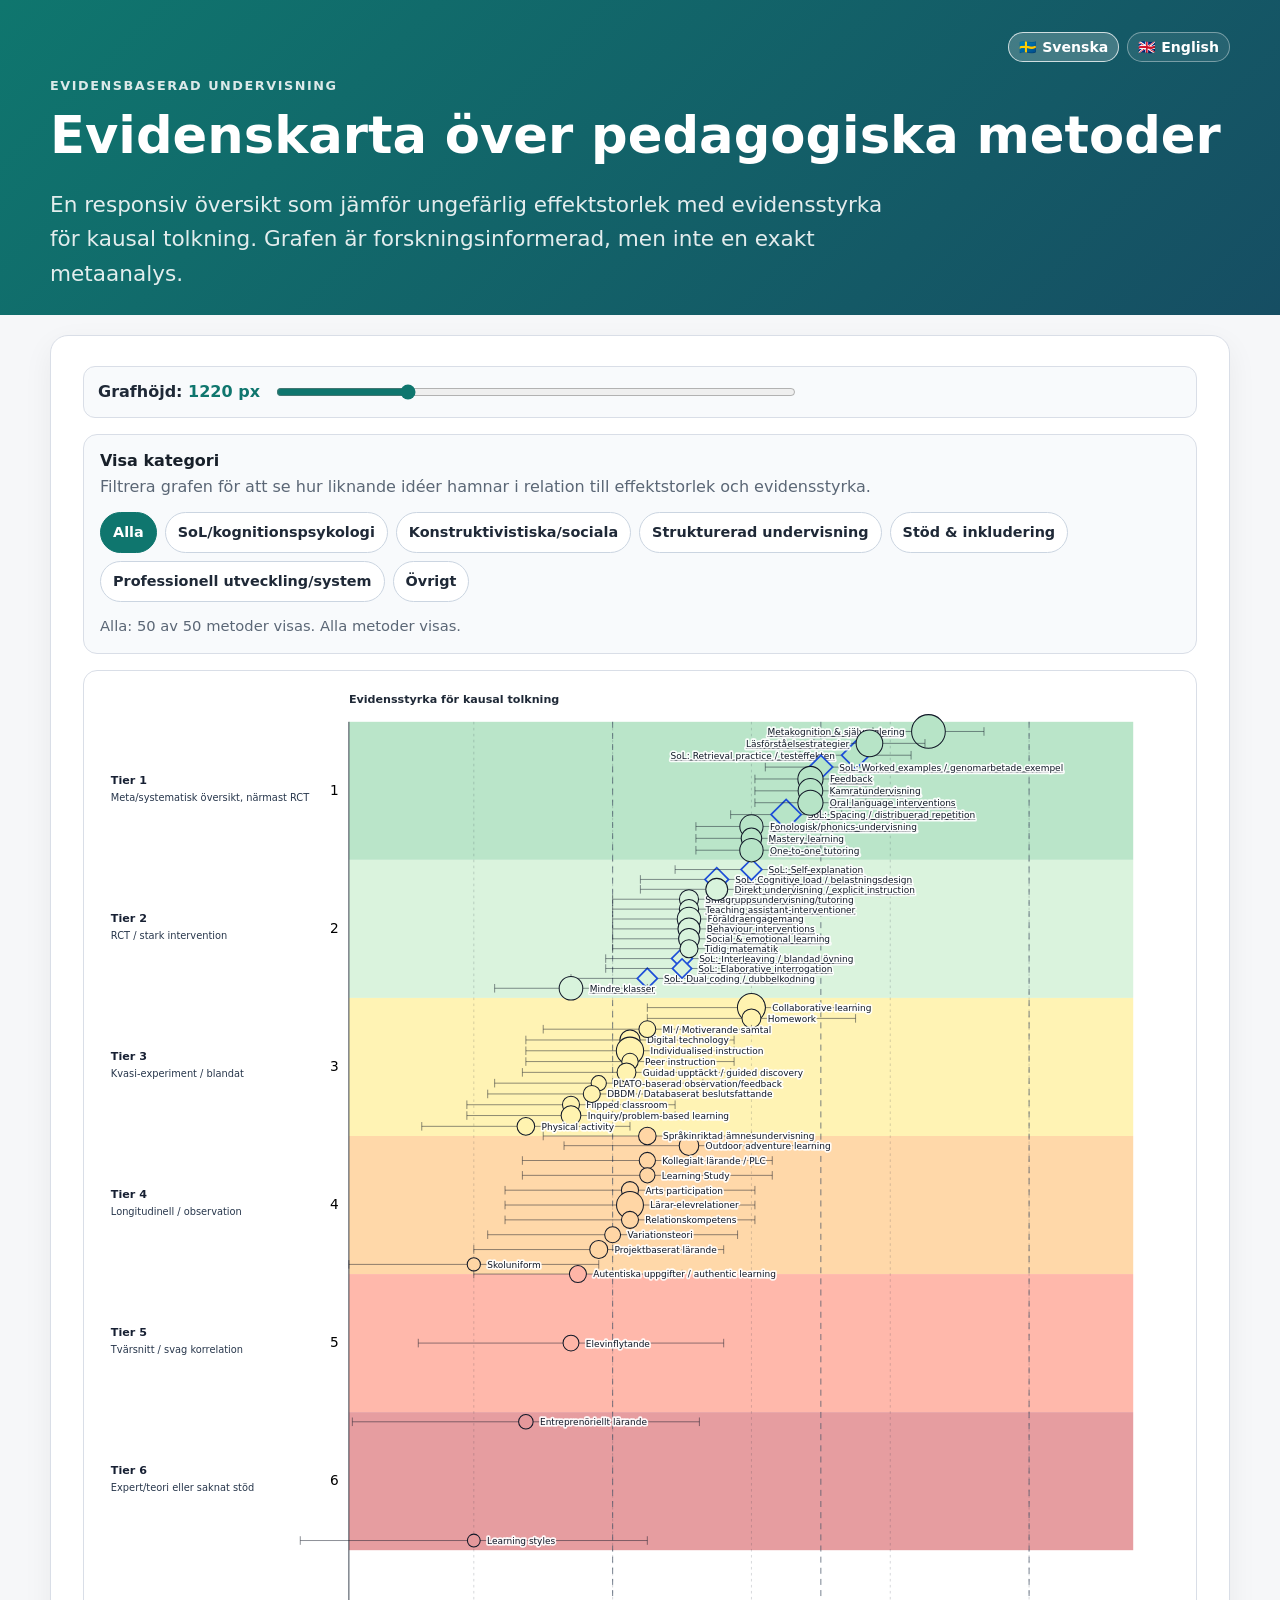
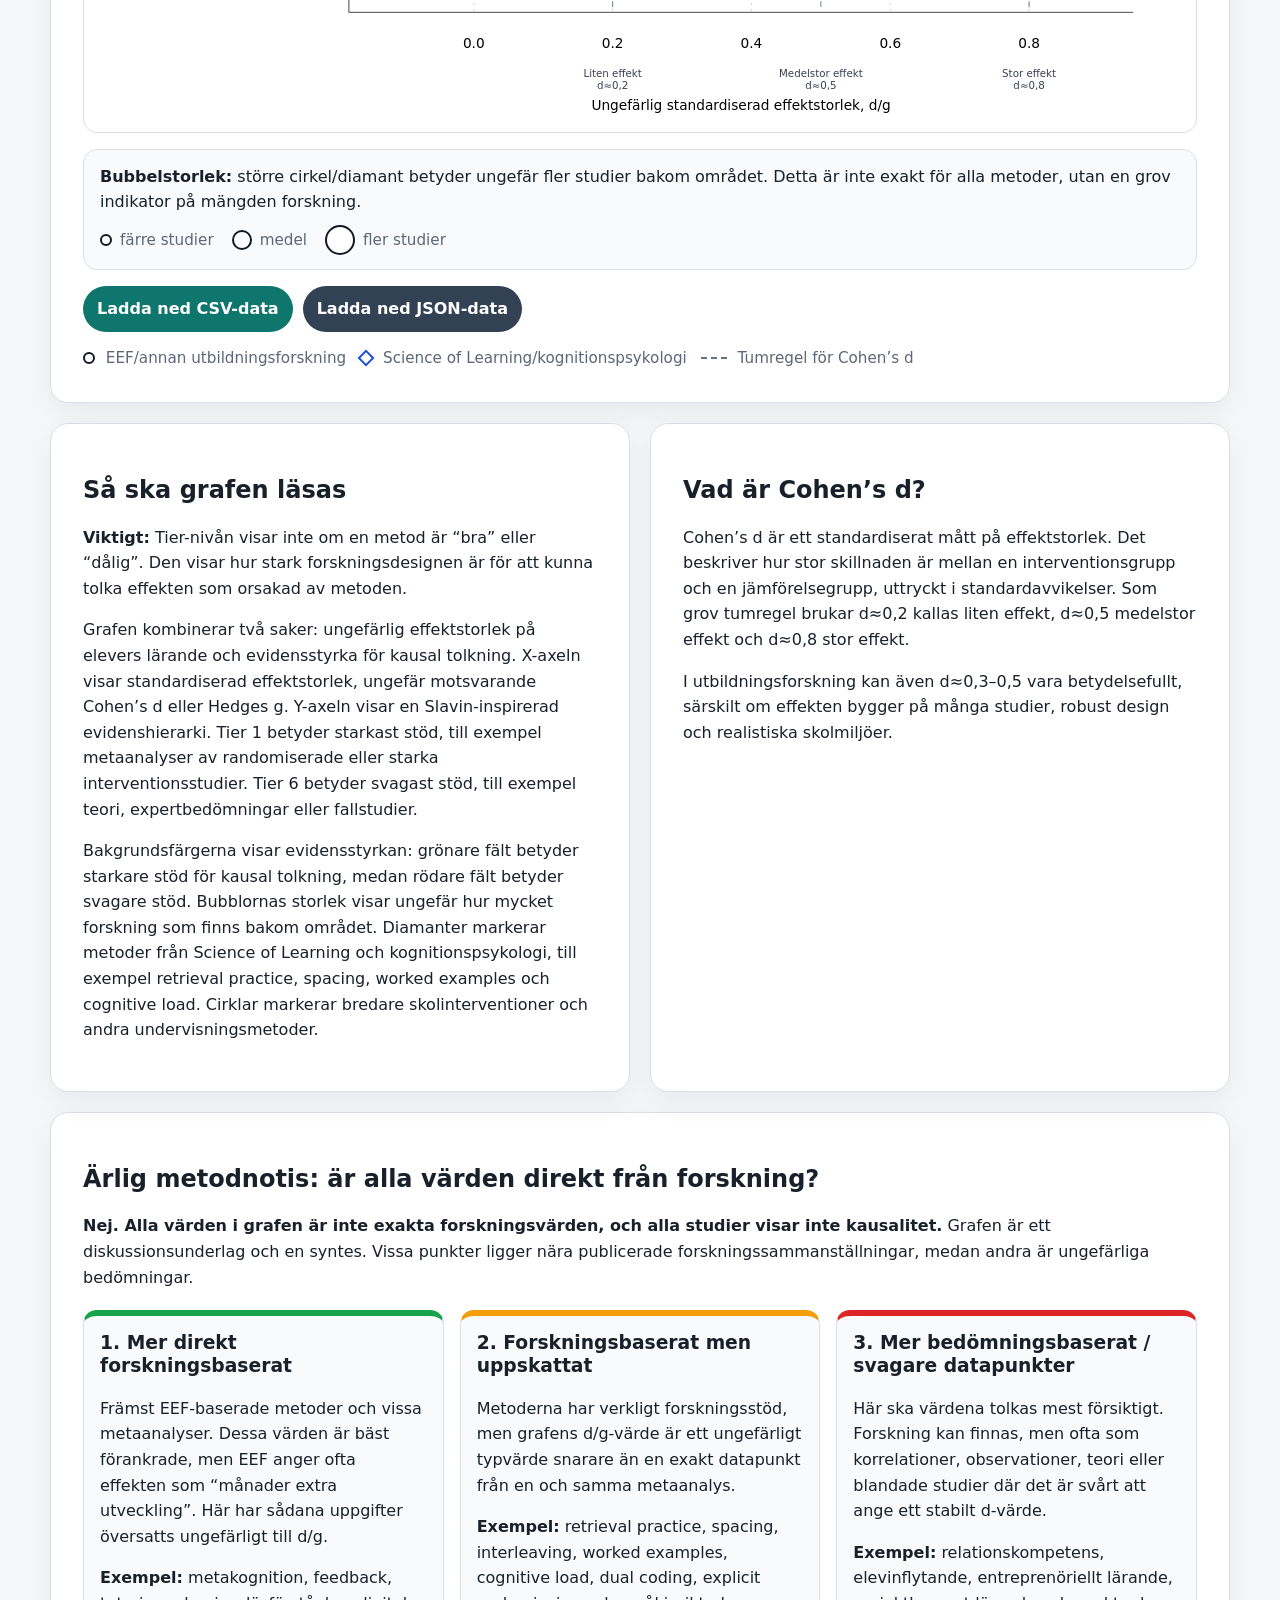
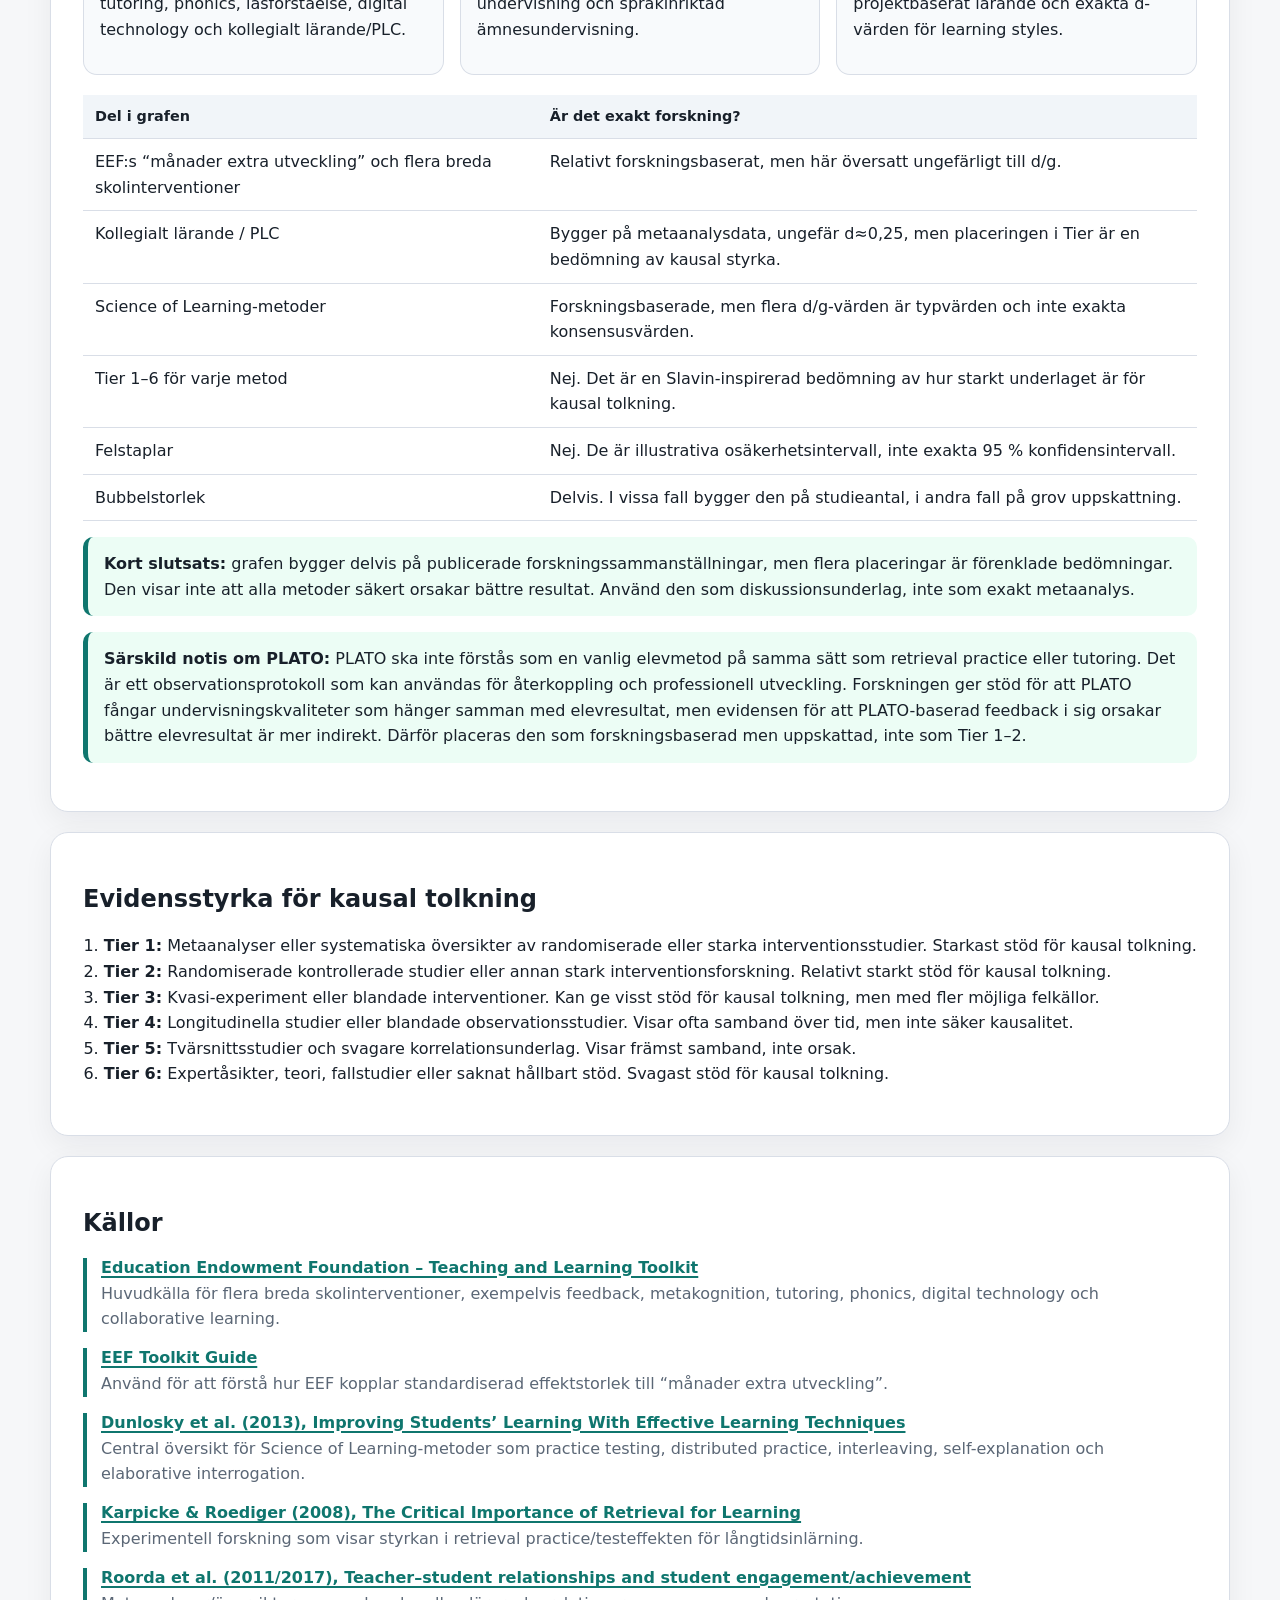
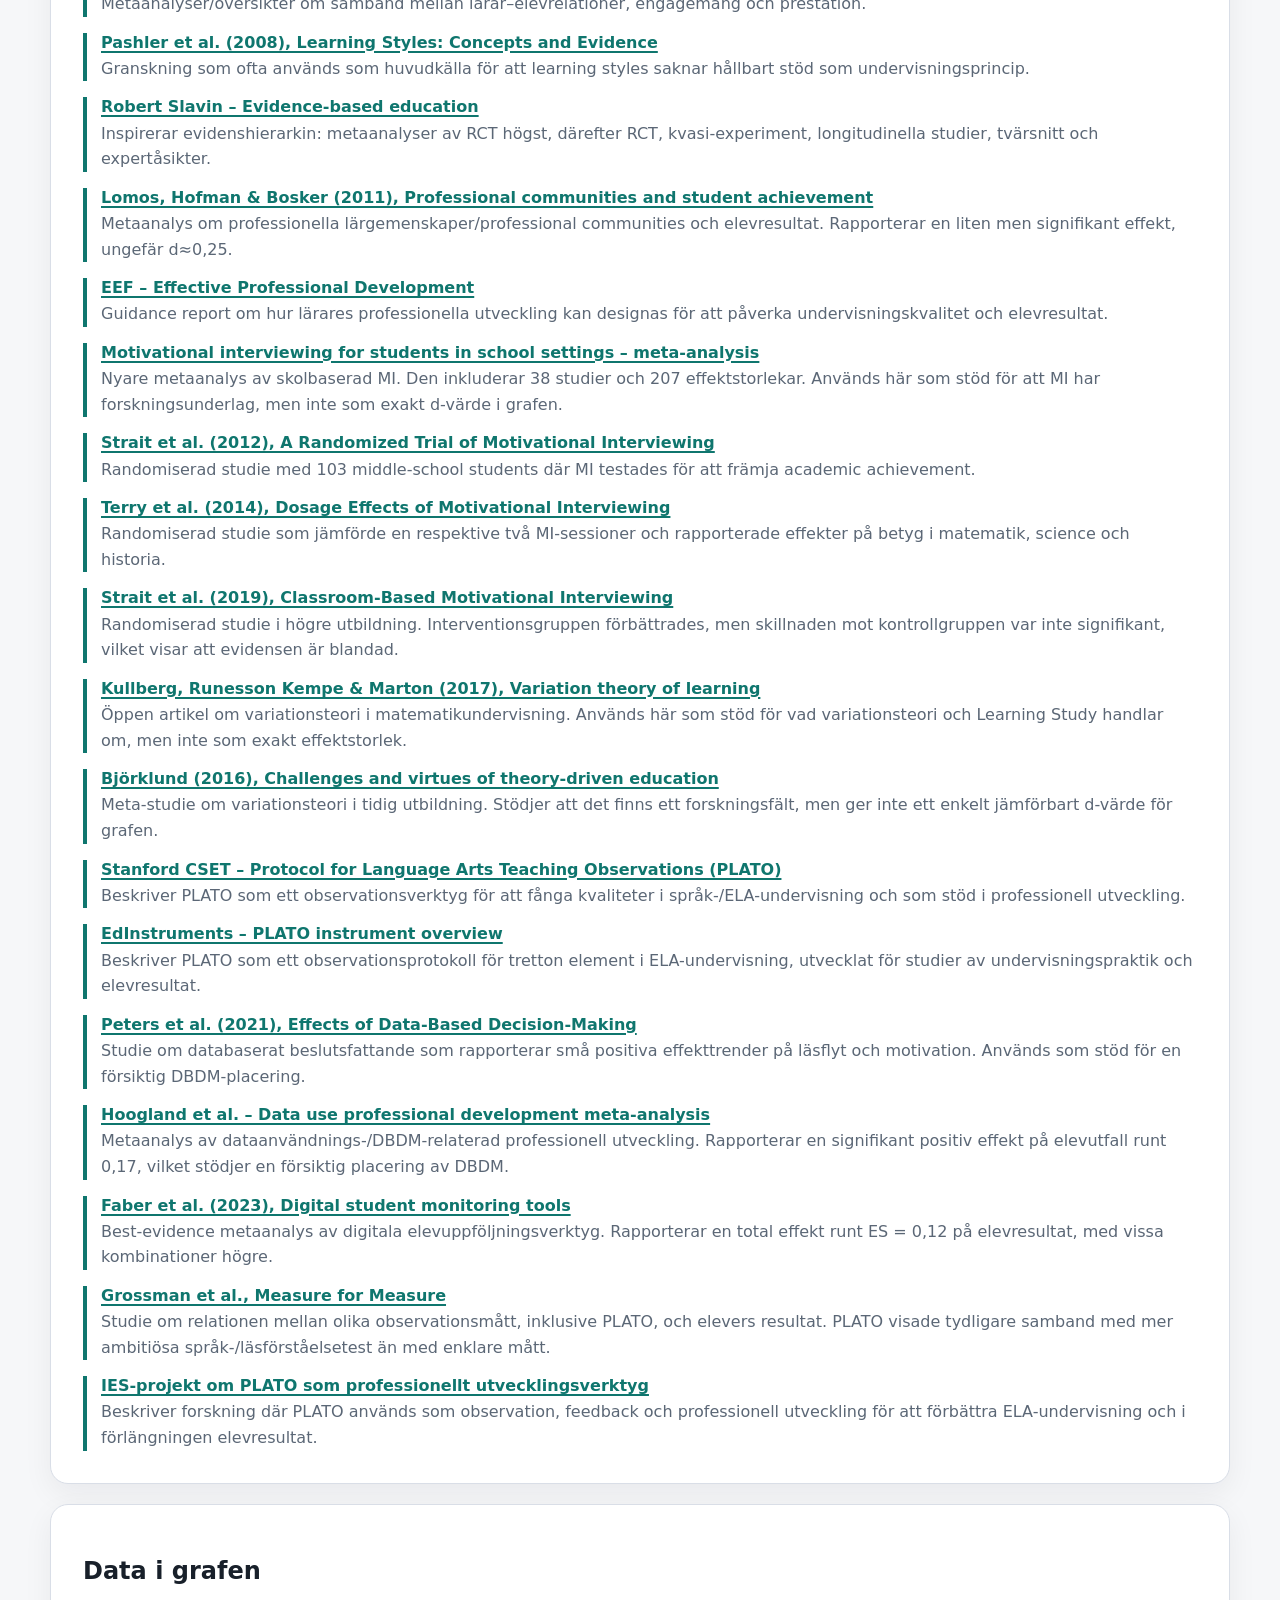
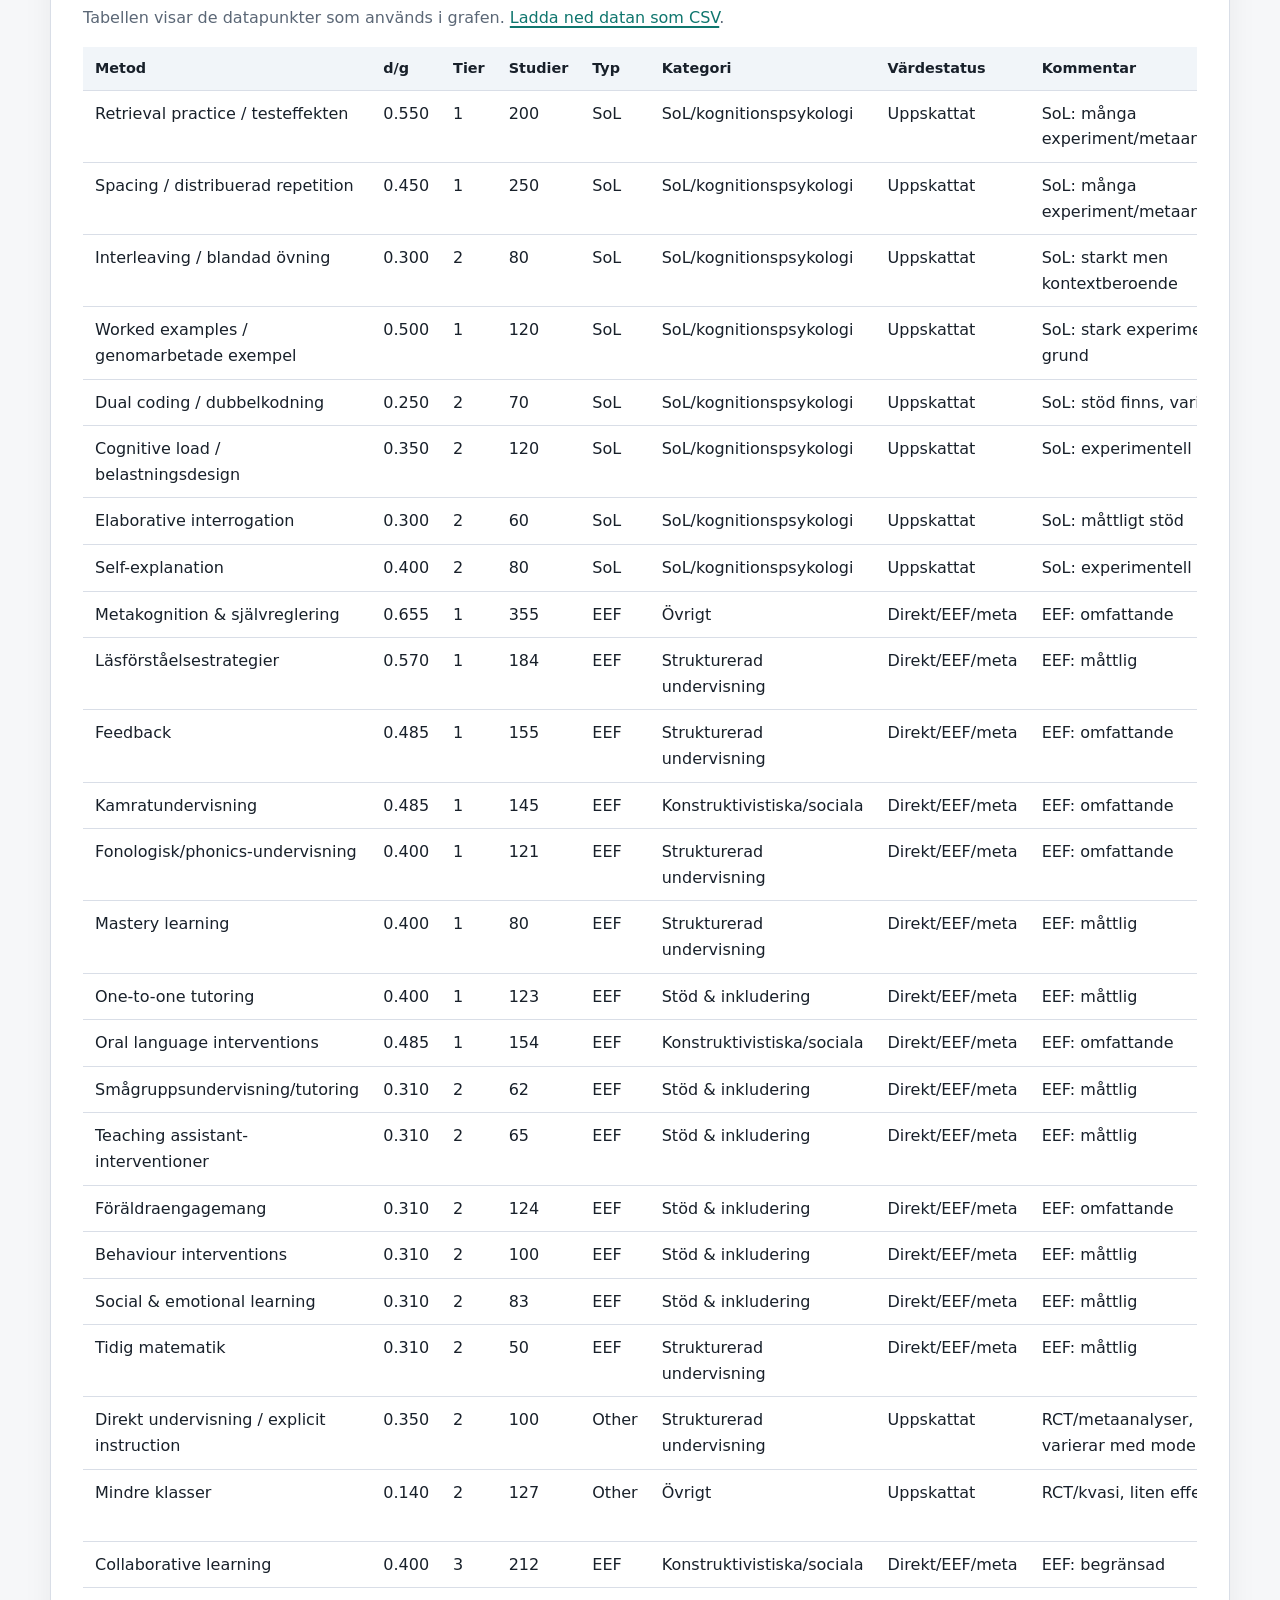
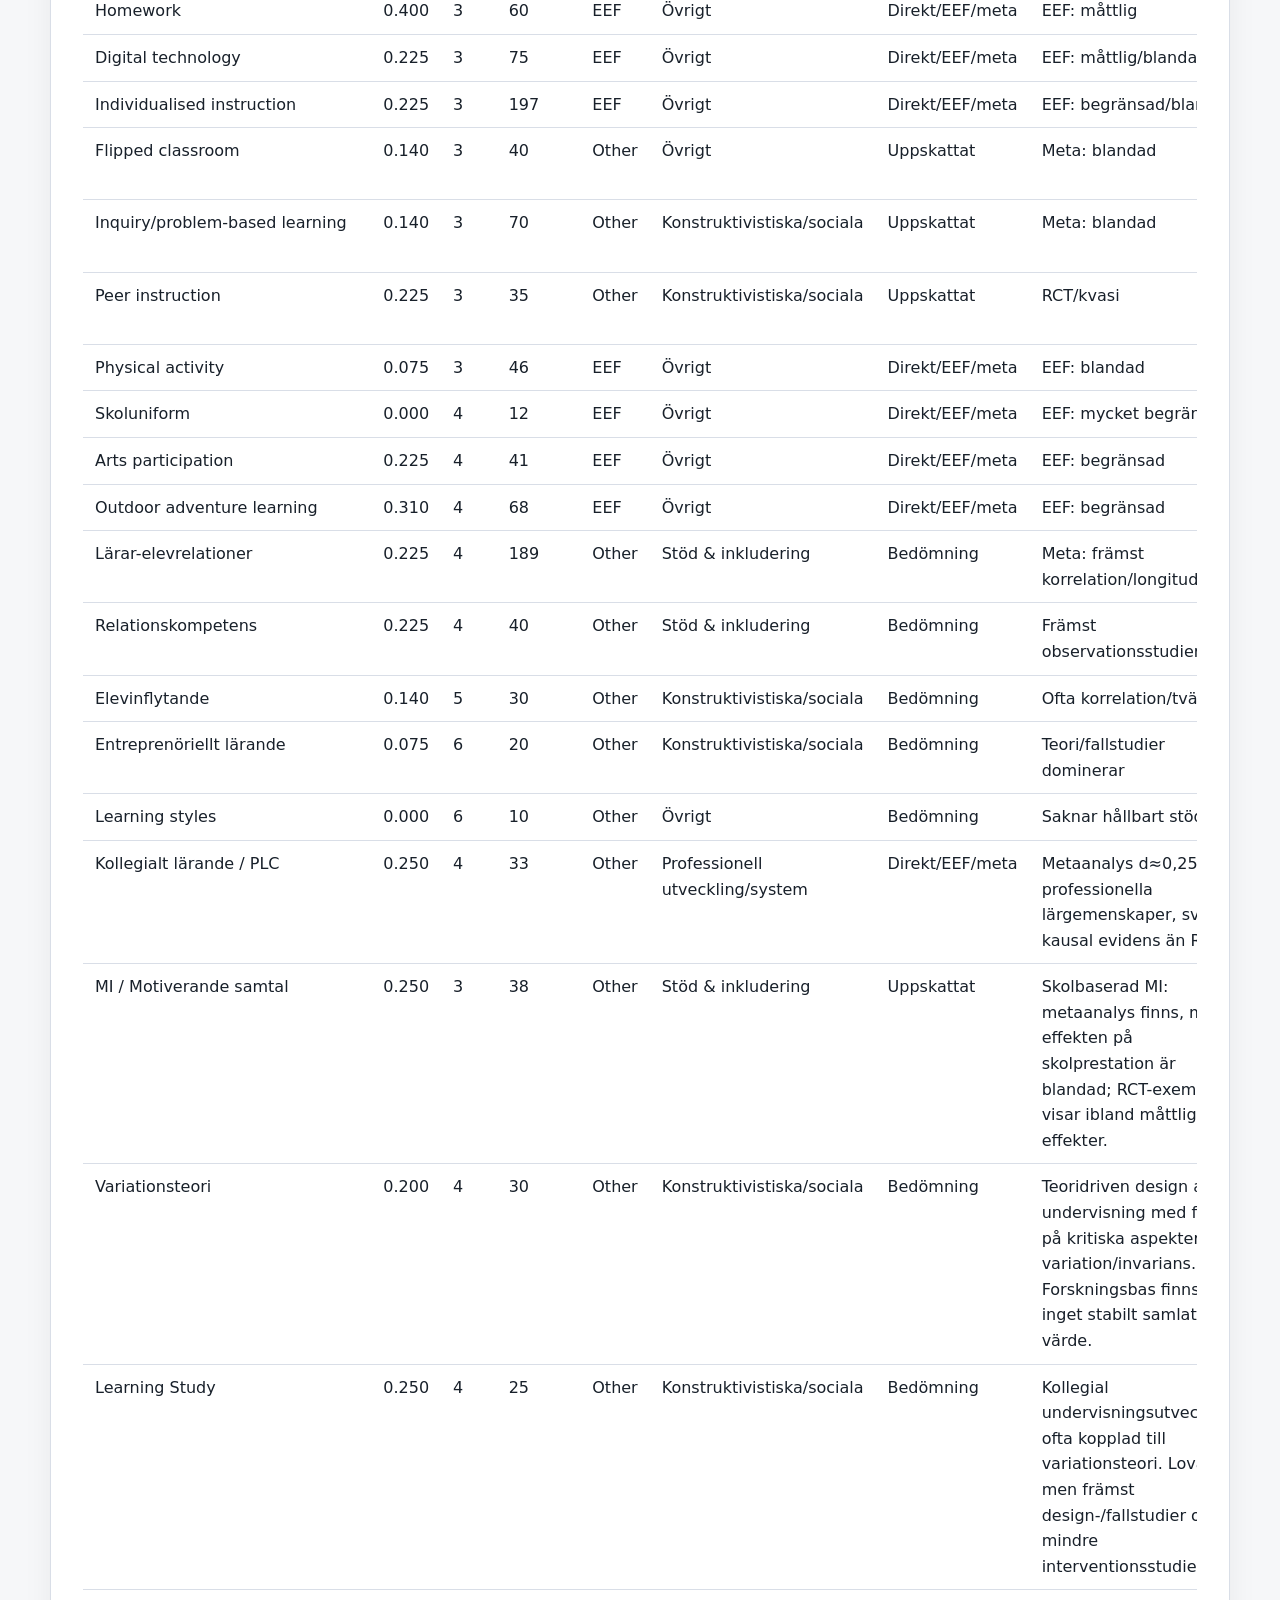
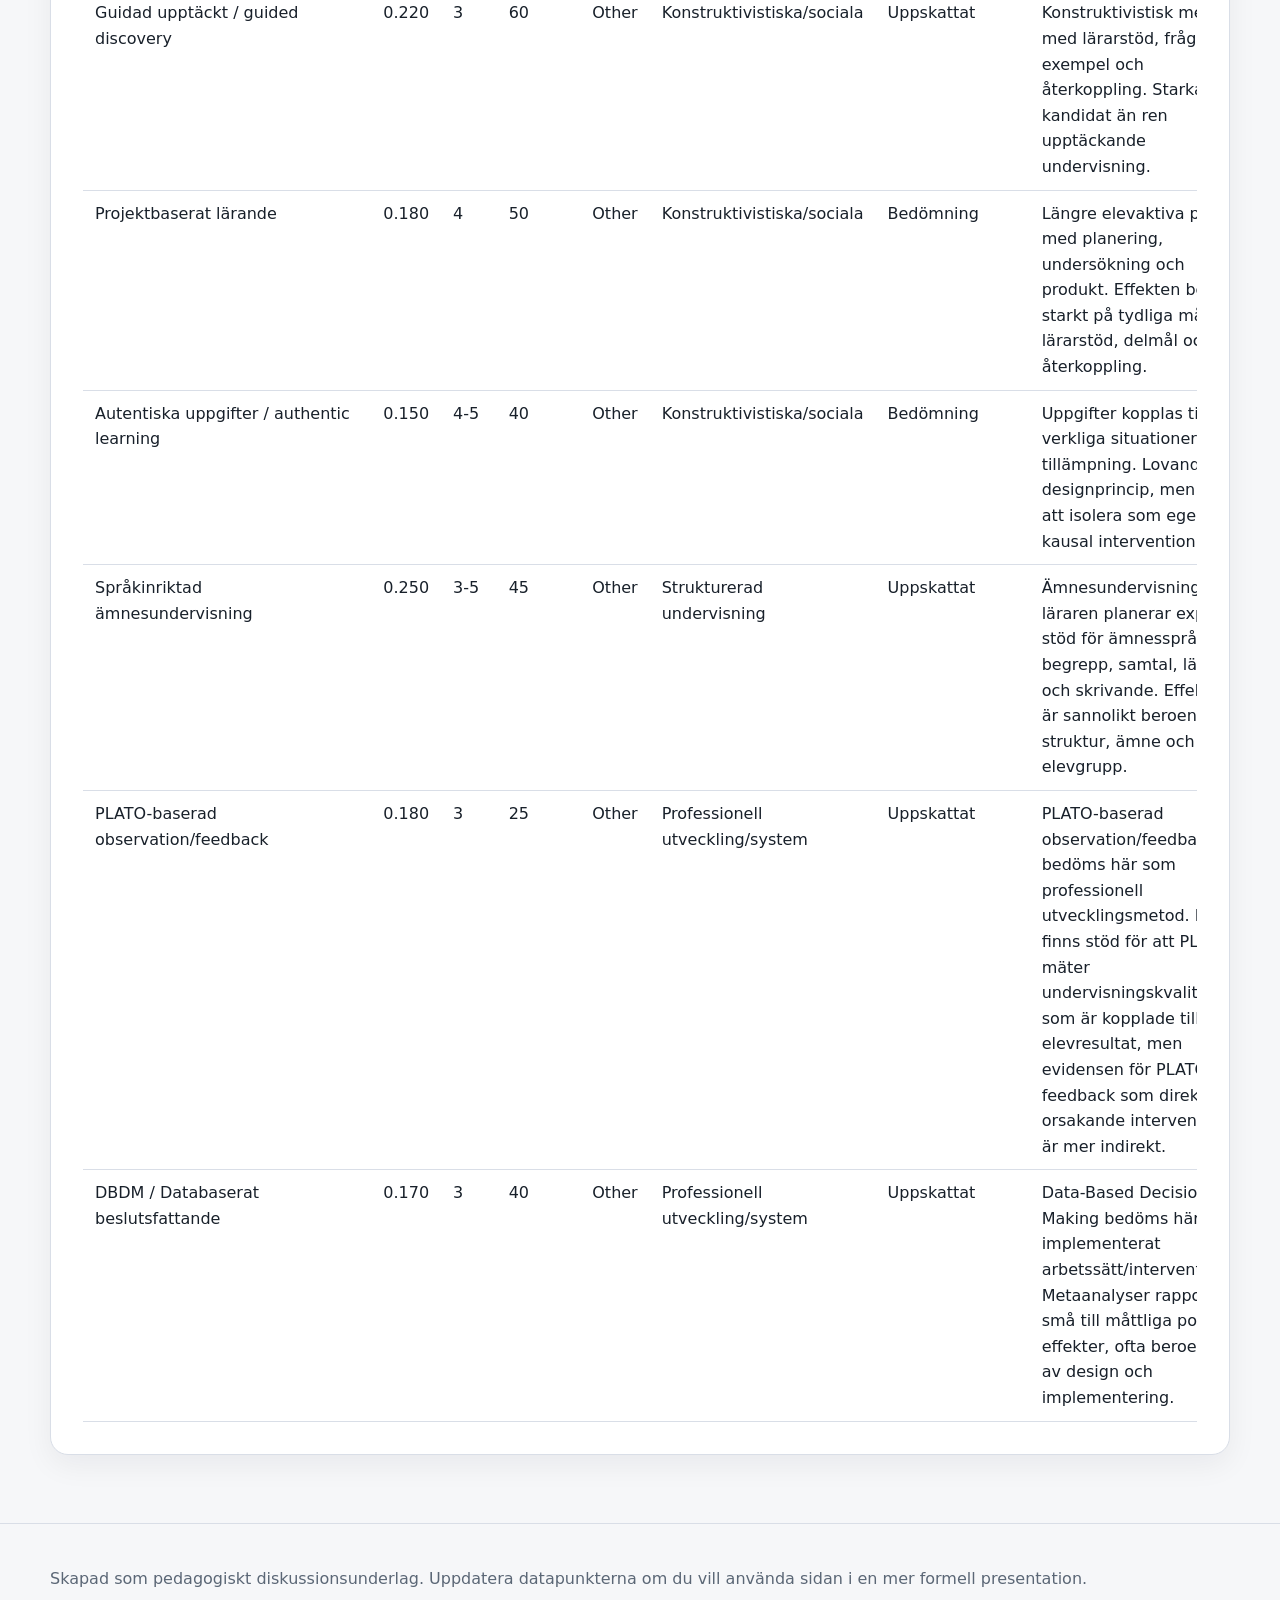
==== commit e6af0bd6: "Add files via upload" ====
--- a/index.html
+++ b/index.html
@@ -4,12 +4,16 @@
   <meta charset="utf-8">
   <meta name="viewport" content="width=device-width, initial-scale=1">
   <title>Evidenskarta över pedagogiska metoder</title>
-  <meta name="description" content="Responsiv evidenskarta över pedagogiska metoder, effektstorlekar och evidensstyrka för kausal tolkninger.">
+  <meta name="description" content="Responsiv evidenskarta över pedagogiska metoder, effektstorlekar och evidensstyrka för kausal tolkning.">
   <link rel="stylesheet" href="style.css">
 </head>
 <body>
 <header class="site-header">
   <div class="container">
+    <nav class="language-switch" aria-label="Språkval">
+      <a class="language-link active" href="index.html" aria-current="page" lang="sv">🇸🇪 Svenska</a>
+      <a class="language-link" href="en.html" lang="en">🇬🇧 English</a>
+    </nav>
     <p class="eyebrow">Evidensbaserad undervisning</p>
     <h1>Evidenskarta över pedagogiska metoder</h1>
     <p class="lead">En responsiv översikt som jämför ungefärlig effektstorlek med evidensstyrka för kausal tolkning. Grafen är forskningsinformerad, men inte en exakt metaanalys.</p>
@@ -18,15 +22,29 @@
 
 <main class="container">
   <section class="card">
-    <h2>Graf</h2>
-    <p class="small">Detta är samma grundlayout som tidigare, men du kan nu ändra grafens höjd dynamiskt med reglaget.</p>
-
     <div class="chart-controls">
       <label for="heightRange">
         Grafhöjd:
         <span id="heightValue">1220 px</span>
       </label>
       <input id="heightRange" type="range" min="900" max="2200" value="1220" step="20">
+    </div>
+
+    <div class="filter-panel" aria-label="Filtrera metoder efter kategori">
+      <div>
+        <h3>Visa kategori</h3>
+        <p class="small">Filtrera grafen för att se hur liknande idéer hamnar i relation till effektstorlek och evidensstyrka.</p>
+      </div>
+      <div class="filter-buttons" role="group" aria-label="Kategorifilter">
+        <button class="filter-button active" type="button" data-category-filter="all">Alla</button>
+        <button class="filter-button" type="button" data-category-filter="sol">SoL/kognitionspsykologi</button>
+        <button class="filter-button" type="button" data-category-filter="constructivist">Konstruktivistiska/sociala</button>
+        <button class="filter-button" type="button" data-category-filter="structured">Strukturerad undervisning</button>
+        <button class="filter-button" type="button" data-category-filter="support">Stöd & inkludering</button>
+        <button class="filter-button" type="button" data-category-filter="professional">Professionell utveckling/system</button>
+        <button class="filter-button" type="button" data-category-filter="other">Övrigt</button>
+      </div>
+      <p id="filterSummary" class="filter-summary" aria-live="polite"></p>
     </div>
 
     <div class="chart-wrap">
@@ -57,39 +75,39 @@
   <section class="grid">
     <article class="card">
       <h2>Så ska grafen läsas</h2>
-      <p><strong>Viktigt:</strong> Tier-nivån visar inte att metoden säkert är kausal. Den visar hur stark forskningsdesignen är för att kunna tolka sambandet kausalt.</p>
-      <p>Grafen visar två saker samtidigt: dels ungefärlig effektstorlek på elevers lärande, dels hur stark den vetenskapliga evidensen är bakom metoden. X-axeln visar ungefärlig standardiserad effektstorlek, ungefär motsvarande Cohen’s d eller Hedges g. Y-axeln visar en Slavin-inspirerad evidensstyrka för kausal tolkning, där Tier 1 innebär starkast stöd, till exempel metaanalyser av randomiserade kontrollerade studier, och Tier 6 innebär svagast stöd, till exempel expertåsikter, teori eller fallstudier.</p>
-      <p>Bakgrundsfärgerna visar de sex evidensstyrka för kausal tolkningerna. Grönare fält betyder starkare stöd för kausal tolkning, medan rödare fält betyder svagare evidens. Bubblornas storlek visar ungefär hur mycket forskning som finns bakom området. Diamantformade punkter markerar metoder från Science of Learning och kognitionspsykologi, till exempel retrieval practice, spacing, worked examples och cognitive load. Cirklar markerar bredare skolinterventioner, ofta hämtade från Education Endowment Foundation.</p>
+      <p><strong>Viktigt:</strong> Tier-nivån visar inte om en metod är “bra” eller “dålig”. Den visar hur stark forskningsdesignen är för att kunna tolka effekten som orsakad av metoden.</p>
+      <p>Grafen kombinerar två saker: ungefärlig effektstorlek på elevers lärande och evidensstyrka för kausal tolkning. X-axeln visar standardiserad effektstorlek, ungefär motsvarande Cohen’s d eller Hedges g. Y-axeln visar en Slavin-inspirerad evidenshierarki. Tier 1 betyder starkast stöd, till exempel metaanalyser av randomiserade eller starka interventionsstudier. Tier 6 betyder svagast stöd, till exempel teori, expertbedömningar eller fallstudier.</p>
+      <p>Bakgrundsfärgerna visar evidensstyrkan: grönare fält betyder starkare stöd för kausal tolkning, medan rödare fält betyder svagare stöd. Bubblornas storlek visar ungefär hur mycket forskning som finns bakom området. Diamanter markerar metoder från Science of Learning och kognitionspsykologi, till exempel retrieval practice, spacing, worked examples och cognitive load. Cirklar markerar bredare skolinterventioner och andra undervisningsmetoder.</p>
     </article>
 
     <article class="card">
       <h2>Vad är Cohen’s d?</h2>
-      <p>Cohen’s d är ett standardiserat mått på effektstorlek. Det visar hur stor skillnaden är mellan en interventionsgrupp och en kontrollgrupp uttryckt i standardavvikelser. Som grov tumregel brukar d≈0,2 kallas liten effekt, d≈0,5 medelstor effekt och d≈0,8 stor effekt.</p>
-      <p>I utbildningsforskning är d≈0,4–0,5 ofta en ganska stark effekt, särskilt om evidensen bygger på många studier och god experimentell design.</p>
+      <p>Cohen’s d är ett standardiserat mått på effektstorlek. Det beskriver hur stor skillnaden är mellan en interventionsgrupp och en jämförelsegrupp, uttryckt i standardavvikelser. Som grov tumregel brukar d≈0,2 kallas liten effekt, d≈0,5 medelstor effekt och d≈0,8 stor effekt.</p>
+      <p>I utbildningsforskning kan även d≈0,3–0,5 vara betydelsefullt, särskilt om effekten bygger på många studier, robust design och realistiska skolmiljöer.</p>
     </article>
   </section>
 
   <section class="card">
     <h2>Ärlig metodnotis: är alla värden direkt från forskning?</h2>
-    <p><strong>Nej. Alla värden i grafen är inte exakta värden direkt hämtade från forskning, och alla studier visar inte kausalitet.</strong> Grafen är ett diskussionsunderlag och en syntes. Vissa punkter ligger nära publicerade forskningssammanställningar, medan andra är mer bedömningsbaserade.</p>
+    <p><strong>Nej. Alla värden i grafen är inte exakta forskningsvärden, och alla studier visar inte kausalitet.</strong> Grafen är ett diskussionsunderlag och en syntes. Vissa punkter ligger nära publicerade forskningssammanställningar, medan andra är ungefärliga bedömningar.</p>
 
     <div class="status-grid">
       <article class="status-card status-direct">
         <h3>1. Mer direkt forskningsbaserat</h3>
-        <p>Främst EEF-baserade metoder och enstaka metaanalyser. Dessa värden är bäst förankrade, men EEF anger ofta effekten som “månader extra utveckling”, vilket här har omräknats ungefärligt till d/g.</p>
+        <p>Främst EEF-baserade metoder och vissa metaanalyser. Dessa värden är bäst förankrade, men EEF anger ofta effekten som “månader extra utveckling”. Här har sådana uppgifter översatts ungefärligt till d/g.</p>
         <p><strong>Exempel:</strong> metakognition, feedback, tutoring, phonics, läsförståelse, digital technology och kollegialt lärande/PLC.</p>
       </article>
 
       <article class="status-card status-approx">
         <h3>2. Forskningsbaserat men uppskattat</h3>
-        <p>Metoderna har verkligt forskningsstöd, men grafens exakta d/g-värde är ett ungefärligt typvärde snarare än en exakt datapunkt från en och samma metaanalys.</p>
-        <p><strong>Exempel:</strong> retrieval practice, spacing, interleaving, worked examples, cognitive load, dual coding och explicit undervisning.</p>
+        <p>Metoderna har verkligt forskningsstöd, men grafens d/g-värde är ett ungefärligt typvärde snarare än en exakt datapunkt från en och samma metaanalys.</p>
+        <p><strong>Exempel:</strong> retrieval practice, spacing, interleaving, worked examples, cognitive load, dual coding, explicit undervisning och språkinriktad ämnesundervisning.</p>
       </article>
 
       <article class="status-card status-assessment">
         <h3>3. Mer bedömningsbaserat / svagare datapunkter</h3>
-        <p>Här ska man vara mest försiktig. Forskning kan finnas, men ofta som korrelationer, observationer, teori eller blandade studier där det är svårt att ange ett stabilt d-värde.</p>
-        <p><strong>Exempel:</strong> relationskompetens, elevinflytande, entreprenöriellt lärande och learning styles som exakt d-värde.</p>
+        <p>Här ska värdena tolkas mest försiktigt. Forskning kan finnas, men ofta som korrelationer, observationer, teori eller blandade studier där det är svårt att ange ett stabilt d-värde.</p>
+        <p><strong>Exempel:</strong> relationskompetens, elevinflytande, entreprenöriellt lärande, projektbaserat lärande och exakta d-värden för learning styles.</p>
       </article>
     </div>
 
@@ -103,7 +121,7 @@
       <tbody>
         <tr>
           <td>EEF:s “månader extra utveckling” och flera breda skolinterventioner</td>
-          <td>Relativt forskningsbaserat, men här omräknat ungefärligt till d/g.</td>
+          <td>Relativt forskningsbaserat, men här översatt ungefärligt till d/g.</td>
         </tr>
         <tr>
           <td>Kollegialt lärande / PLC</td>
@@ -115,7 +133,7 @@
         </tr>
         <tr>
           <td>Tier 1–6 för varje metod</td>
-          <td>Nej. Det är en Slavin-inspirerad klassificering av styrka för kausal tolkning.</td>
+          <td>Nej. Det är en Slavin-inspirerad bedömning av hur starkt underlaget är för kausal tolkning.</td>
         </tr>
         <tr>
           <td>Felstaplar</td>
@@ -123,25 +141,25 @@
         </tr>
         <tr>
           <td>Bubbelstorlek</td>
-          <td>Delvis. I vissa fall från studieantal, i andra fall grov uppskattning.</td>
+          <td>Delvis. I vissa fall bygger den på studieantal, i andra fall på grov uppskattning.</td>
         </tr>
       </tbody>
     </table>
 
-    <p class="warning"><strong>Kort slutsats:</strong> grafen bygger delvis på publicerade forskningssammanställningar, men flera placeringar är förenklade bedömningar. Den visar inte att alla metoder säkert orsakar bättre resultat. Den ska användas som diskussionsunderlag, inte som exakt metaanalys.</p>
-
-    <p class="warning"><strong>Särskild notis om PLATO:</strong> PLATO ska inte förstås som en vanlig elevmetod på samma sätt som retrieval practice eller tutoring. Det är ett observationsprotokoll som kan användas för återkoppling och professionell utveckling. Forskningen ger stöd för att PLATO fångar undervisningskvaliteter som är kopplade till elevresultat, men evidensen för att PLATO-baserad feedback i sig orsakar bättre elevresultat är mer indirekt. Därför placeras den som forskningsbaserad men uppskattad, inte som Tier 1–2.</p>
-
-  </section>
-
-  <section class="card">
-    <h2>Evidensstyrka för kausal tolkningerna</h2>
+    <p class="warning"><strong>Kort slutsats:</strong> grafen bygger delvis på publicerade forskningssammanställningar, men flera placeringar är förenklade bedömningar. Den visar inte att alla metoder säkert orsakar bättre resultat. Använd den som diskussionsunderlag, inte som exakt metaanalys.</p>
+
+    <p class="warning"><strong>Särskild notis om PLATO:</strong> PLATO ska inte förstås som en vanlig elevmetod på samma sätt som retrieval practice eller tutoring. Det är ett observationsprotokoll som kan användas för återkoppling och professionell utveckling. Forskningen ger stöd för att PLATO fångar undervisningskvaliteter som hänger samman med elevresultat, men evidensen för att PLATO-baserad feedback i sig orsakar bättre elevresultat är mer indirekt. Därför placeras den som forskningsbaserad men uppskattad, inte som Tier 1–2.</p>
+
+  </section>
+
+  <section class="card">
+    <h2>Evidensstyrka för kausal tolkning</h2>
     <ol class="tiers">
-      <li><strong>Tier 1:</strong> Metaanalyser/systematiska översikter av randomiserade eller starka interventionsstudier. Starkast stöd för kausal tolkning.</li>
-      <li><strong>Tier 2:</strong> Randomiserade kontrollerade studier eller stark interventionsforskning. Relativt starkt stöd för kausal tolkning.</li>
-      <li><strong>Tier 3:</strong> Kvasi-experiment och blandade interventioner. Kan ge visst stöd för kausal tolkning, men med fler möjliga felkällor.</li>
-      <li><strong>Tier 4:</strong> Longitudinella eller blandade observationsstudier. Visar ofta samband över tid, men inte säker kausalitet.</li>
-      <li><strong>Tier 5:</strong> Tvärsnittsstudier och svagare korrelationsunderlag. Visar främst korrelation.</li>
+      <li><strong>Tier 1:</strong> Metaanalyser eller systematiska översikter av randomiserade eller starka interventionsstudier. Starkast stöd för kausal tolkning.</li>
+      <li><strong>Tier 2:</strong> Randomiserade kontrollerade studier eller annan stark interventionsforskning. Relativt starkt stöd för kausal tolkning.</li>
+      <li><strong>Tier 3:</strong> Kvasi-experiment eller blandade interventioner. Kan ge visst stöd för kausal tolkning, men med fler möjliga felkällor.</li>
+      <li><strong>Tier 4:</strong> Longitudinella studier eller blandade observationsstudier. Visar ofta samband över tid, men inte säker kausalitet.</li>
+      <li><strong>Tier 5:</strong> Tvärsnittsstudier och svagare korrelationsunderlag. Visar främst samband, inte orsak.</li>
       <li><strong>Tier 6:</strong> Expertåsikter, teori, fallstudier eller saknat hållbart stöd. Svagast stöd för kausal tolkning.</li>
     </ol>
   </section>
@@ -223,7 +241,7 @@
     <p class="small">Tabellen visar de datapunkter som används i grafen. <a href="evidence_map_data.csv" download>Ladda ned datan som CSV</a>.</p>
     <div class="table-scroll">
       <table id="dataTable">
-        <thead><tr><th>Metod</th><th>d/g</th><th>Tier</th><th>Studier</th><th>Typ</th><th>Värdestatus</th><th>Kommentar</th><th>Källa</th></tr></thead>
+        <thead><tr><th>Metod</th><th>d/g</th><th>Tier</th><th>Studier</th><th>Typ</th><th>Kategori</th><th>Värdestatus</th><th>Kommentar</th><th>Källa</th></tr></thead>
         <tbody></tbody>
       </table>
     </div>
@@ -247,7 +265,7 @@
 </footer>
 
 <script>
-const chartData = [{"method": "Retrieval practice / testeffekten", "d": 0.55, "tier": 1, "studies": 200, "type": "SoL", "note": "SoL: många experiment/metaanalyser", "source": "Dunlosky; Roediger & Karpicke", "info": "Eleverna tränar på att hämta fram kunskap ur minnet, till exempel genom korta quiz, självtest eller frågor utan facit framför sig. Poängen är att själva återkallandet stärker långtidsminnet mer än att bara läsa om materialet.", "valueStatus": "Forskningsbaserat men uppskattat", "valueStatusShort": "Uppskattat", "valueStatusDetail": "Metoden har verkligt forskningsstöd, men det exakta d/g-värdet i grafen är ett typvärde eller en syntes, inte en exakt datapunkt från en enda metaanalys."}, {"method": "Spacing / distribuerad repetition", "d": 0.45, "tier": 1, "studies": 250, "type": "SoL", "note": "SoL: många experiment/metaanalyser", "source": "Dunlosky", "info": "Träningen sprids ut över tid i stället för att allt görs vid ett tillfälle. Eleverna återkommer till samma innehåll flera gånger, med mellanrum, så att minnet förstärks och glömskan motverkas.", "valueStatus": "Forskningsbaserat men uppskattat", "valueStatusShort": "Uppskattat", "valueStatusDetail": "Metoden har verkligt forskningsstöd, men det exakta d/g-värdet i grafen är ett typvärde eller en syntes, inte en exakt datapunkt från en enda metaanalys."}, {"method": "Interleaving / blandad övning", "d": 0.3, "tier": 2, "studies": 80, "type": "SoL", "note": "SoL: starkt men kontextberoende", "source": "Dunlosky", "info": "Elever blandar olika typer av problem eller innehåll i stället för att öva en sak i taget. Det kan göra träningen svårare men hjälper eleverna att välja rätt strategi i nya situationer.", "valueStatus": "Forskningsbaserat men uppskattat", "valueStatusShort": "Uppskattat", "valueStatusDetail": "Metoden har verkligt forskningsstöd, men det exakta d/g-värdet i grafen är ett typvärde eller en syntes, inte en exakt datapunkt från en enda metaanalys."}, {"method": "Worked examples / genomarbetade exempel", "d": 0.5, "tier": 1, "studies": 120, "type": "SoL", "note": "SoL: stark experimentell grund", "source": "Cognitive Load Theory / SoL", "info": "Elever får se tydliga, färdiga exempel där lösningen visas steg för steg. Det minskar kognitiv belastning och hjälper eleverna att förstå hur experter tänker innan de ska lösa liknande uppgifter själva.", "valueStatus": "Forskningsbaserat men uppskattat", "valueStatusShort": "Uppskattat", "valueStatusDetail": "Metoden har verkligt forskningsstöd, men det exakta d/g-värdet i grafen är ett typvärde eller en syntes, inte en exakt datapunkt från en enda metaanalys."}, {"method": "Dual coding / dubbelkodning", "d": 0.25, "tier": 2, "studies": 70, "type": "SoL", "note": "SoL: stöd finns, varierar", "source": "Science of Learning", "info": "Elever får information både verbalt och visuellt, till exempel text tillsammans med bild, diagram eller modell. Det fungerar bäst när bild och text stödjer varandra och inte överbelastar arbetsminnet.", "valueStatus": "Forskningsbaserat men uppskattat", "valueStatusShort": "Uppskattat", "valueStatusDetail": "Metoden har verkligt forskningsstöd, men det exakta d/g-värdet i grafen är ett typvärde eller en syntes, inte en exakt datapunkt från en enda metaanalys."}, {"method": "Cognitive load / belastningsdesign", "d": 0.35, "tier": 2, "studies": 120, "type": "SoL", "note": "SoL: experimentell grund", "source": "Cognitive Load Theory", "info": "Undervisningen designas så att arbetsminnet inte överbelastas. Läraren tar bort onödig komplexitet, delar upp innehåll och använder exempel innan eleverna arbetar självständigt.", "valueStatus": "Forskningsbaserat men uppskattat", "valueStatusShort": "Uppskattat", "valueStatusDetail": "Metoden har verkligt forskningsstöd, men det exakta d/g-värdet i grafen är ett typvärde eller en syntes, inte en exakt datapunkt från en enda metaanalys."}, {"method": "Elaborative interrogation", "d": 0.3, "tier": 2, "studies": 60, "type": "SoL", "note": "SoL: måttligt stöd", "source": "Dunlosky", "info": "Elever tränar på att fråga 'varför?' och förklara orsaker och samband. Metoden hjälper dem att koppla ny kunskap till det de redan vet.", "valueStatus": "Forskningsbaserat men uppskattat", "valueStatusShort": "Uppskattat", "valueStatusDetail": "Metoden har verkligt forskningsstöd, men det exakta d/g-värdet i grafen är ett typvärde eller en syntes, inte en exakt datapunkt från en enda metaanalys."}, {"method": "Self-explanation", "d": 0.4, "tier": 2, "studies": 80, "type": "SoL", "note": "SoL: experimentell grund", "source": "Dunlosky", "info": "Elever förklarar för sig själva varför ett steg fungerar, varför ett svar är rimligt eller hur ett exempel hänger ihop. Det gör tänkandet mer aktivt än passiv läsning.", "valueStatus": "Forskningsbaserat men uppskattat", "valueStatusShort": "Uppskattat", "valueStatusDetail": "Metoden har verkligt forskningsstöd, men det exakta d/g-värdet i grafen är ett typvärde eller en syntes, inte en exakt datapunkt från en enda metaanalys."}, {"method": "Metakognition & självreglering", "d": 0.655, "tier": 1, "studies": 355, "type": "EEF", "note": "EEF: omfattande", "source": "EEF Toolkit", "info": "Elever lär sig planera, övervaka och utvärdera sitt eget lärande. De tränar på frågor som: Vad är målet? Förstår jag? Vilken strategi ska jag använda? Vad behöver jag ändra nästa gång?", "valueStatus": "Mer direkt forskningsbaserat", "valueStatusShort": "Direkt/EEF/meta", "valueStatusDetail": "Värdet är relativt nära en publicerad forskningssammanställning, ofta EEF:s Toolkit eller en specifik metaanalys. För EEF-punkter är det dock ofta 'månader extra utveckling' som har omräknats ungefärligt till d/g."}, {"method": "Läsförståelsestrategier", "d": 0.57, "tier": 1, "studies": 184, "type": "EEF", "note": "EEF: måttlig", "source": "EEF Toolkit", "info": "Elever lär sig explicita strategier för att förstå text, till exempel att sammanfatta, ställa frågor, förutsäga innehåll, reda ut svåra ord och övervaka sin egen förståelse under läsningen.", "valueStatus": "Mer direkt forskningsbaserat", "valueStatusShort": "Direkt/EEF/meta", "valueStatusDetail": "Värdet är relativt nära en publicerad forskningssammanställning, ofta EEF:s Toolkit eller en specifik metaanalys. För EEF-punkter är det dock ofta 'månader extra utveckling' som har omräknats ungefärligt till d/g."}, {"method": "Feedback", "d": 0.485, "tier": 1, "studies": 155, "type": "EEF", "note": "EEF: omfattande", "source": "EEF Toolkit", "info": "Återkoppling som hjälper eleven att förstå var den är, vart den ska och hur den kan komma vidare. Mest effektiv är feedback som leder till handling, inte bara beröm eller ett betyg.", "valueStatus": "Mer direkt forskningsbaserat", "valueStatusShort": "Direkt/EEF/meta", "valueStatusDetail": "Värdet är relativt nära en publicerad forskningssammanställning, ofta EEF:s Toolkit eller en specifik metaanalys. För EEF-punkter är det dock ofta 'månader extra utveckling' som har omräknats ungefärligt till d/g."}, {"method": "Kamratundervisning", "d": 0.485, "tier": 1, "studies": 145, "type": "EEF", "note": "EEF: omfattande", "source": "EEF Toolkit", "info": "Elever lär av och med varandra på ett strukturerat sätt, till exempel genom att förklara lösningar, ge respons eller träna i par. Effekten beror mycket på struktur och tydliga roller.", "valueStatus": "Mer direkt forskningsbaserat", "valueStatusShort": "Direkt/EEF/meta", "valueStatusDetail": "Värdet är relativt nära en publicerad forskningssammanställning, ofta EEF:s Toolkit eller en specifik metaanalys. För EEF-punkter är det dock ofta 'månader extra utveckling' som har omräknats ungefärligt till d/g."}, {"method": "Fonologisk/phonics-undervisning", "d": 0.4, "tier": 1, "studies": 121, "type": "EEF", "note": "EEF: omfattande", "source": "EEF Toolkit", "info": "Systematisk undervisning i sambandet mellan bokstäver och ljud. Särskilt viktig vid tidig läsinlärning och för elever som behöver stärka avkodning.", "valueStatus": "Mer direkt forskningsbaserat", "valueStatusShort": "Direkt/EEF/meta", "valueStatusDetail": "Värdet är relativt nära en publicerad forskningssammanställning, ofta EEF:s Toolkit eller en specifik metaanalys. För EEF-punkter är det dock ofta 'månader extra utveckling' som har omräknats ungefärligt till d/g."}, {"method": "Mastery learning", "d": 0.4, "tier": 1, "studies": 80, "type": "EEF", "note": "EEF: måttlig", "source": "EEF Toolkit", "info": "Elever går vidare först när de har nått tillräcklig förståelse av ett moment. Det kräver tydliga mål, återkoppling, extra träning och möjlighet att visa förståelse igen.", "valueStatus": "Mer direkt forskningsbaserat", "valueStatusShort": "Direkt/EEF/meta", "valueStatusDetail": "Värdet är relativt nära en publicerad forskningssammanställning, ofta EEF:s Toolkit eller en specifik metaanalys. För EEF-punkter är det dock ofta 'månader extra utveckling' som har omräknats ungefärligt till d/g."}, {"method": "One-to-one tutoring", "d": 0.4, "tier": 1, "studies": 123, "type": "EEF", "note": "EEF: måttlig", "source": "EEF Toolkit", "info": "Individuell undervisning eller handledning där en elev får stöd av en lärare, tutor eller utbildad handledare. Ofta stark effekt eftersom stödet kan anpassas direkt efter elevens behov.", "valueStatus": "Mer direkt forskningsbaserat", "valueStatusShort": "Direkt/EEF/meta", "valueStatusDetail": "Värdet är relativt nära en publicerad forskningssammanställning, ofta EEF:s Toolkit eller en specifik metaanalys. För EEF-punkter är det dock ofta 'månader extra utveckling' som har omräknats ungefärligt till d/g."}, {"method": "Oral language interventions", "d": 0.485, "tier": 1, "studies": 154, "type": "EEF", "note": "EEF: omfattande", "source": "EEF Toolkit", "info": "Insatser som utvecklar elevers muntliga språk, ordförråd, samtal och begreppsförståelse. Viktigt eftersom språk ofta är en grund för läsning, skrivande och ämnesförståelse.", "valueStatus": "Mer direkt forskningsbaserat", "valueStatusShort": "Direkt/EEF/meta", "valueStatusDetail": "Värdet är relativt nära en publicerad forskningssammanställning, ofta EEF:s Toolkit eller en specifik metaanalys. För EEF-punkter är det dock ofta 'månader extra utveckling' som har omräknats ungefärligt till d/g."}, {"method": "Smågruppsundervisning/tutoring", "d": 0.31, "tier": 2, "studies": 62, "type": "EEF", "note": "EEF: måttlig", "source": "EEF Toolkit", "info": "Undervisning i små grupper där läraren eller handledaren kan ge mer riktad återkoppling än i helklass. Effekten beror på kvalitet, struktur och hur väl stödet matchar elevernas behov.", "valueStatus": "Mer direkt forskningsbaserat", "valueStatusShort": "Direkt/EEF/meta", "valueStatusDetail": "Värdet är relativt nära en publicerad forskningssammanställning, ofta EEF:s Toolkit eller en specifik metaanalys. För EEF-punkter är det dock ofta 'månader extra utveckling' som har omräknats ungefärligt till d/g."}, {"method": "Teaching assistant-interventioner", "d": 0.31, "tier": 2, "studies": 65, "type": "EEF", "note": "EEF: måttlig", "source": "EEF Toolkit", "info": "Stödinsatser där elevassistenter eller lärarassistenter används i tydligt strukturerade program. Effekten är starkast när insatsen är tränad, riktad och inte bara allmänt extra stöd.", "valueStatus": "Mer direkt forskningsbaserat", "valueStatusShort": "Direkt/EEF/meta", "valueStatusDetail": "Värdet är relativt nära en publicerad forskningssammanställning, ofta EEF:s Toolkit eller en specifik metaanalys. För EEF-punkter är det dock ofta 'månader extra utveckling' som har omräknats ungefärligt till d/g."}, {"method": "Föräldraengagemang", "d": 0.31, "tier": 2, "studies": 124, "type": "EEF", "note": "EEF: omfattande", "source": "EEF Toolkit", "info": "Insatser som stärker vårdnadshavares stöd för elevens lärande, till exempel läsning hemma, kommunikation med skolan eller stöd för studierutiner.", "valueStatus": "Mer direkt forskningsbaserat", "valueStatusShort": "Direkt/EEF/meta", "valueStatusDetail": "Värdet är relativt nära en publicerad forskningssammanställning, ofta EEF:s Toolkit eller en specifik metaanalys. För EEF-punkter är det dock ofta 'månader extra utveckling' som har omräknats ungefärligt till d/g."}, {"method": "Behaviour interventions", "d": 0.31, "tier": 2, "studies": 100, "type": "EEF", "note": "EEF: måttlig", "source": "EEF Toolkit", "info": "Strukturerade insatser för att förbättra beteende, arbetsro och skolnärvaro. Det kan handla om tydliga förväntningar, förstärkning, rutiner och uppföljning.", "valueStatus": "Mer direkt forskningsbaserat", "valueStatusShort": "Direkt/EEF/meta", "valueStatusDetail": "Värdet är relativt nära en publicerad forskningssammanställning, ofta EEF:s Toolkit eller en specifik metaanalys. För EEF-punkter är det dock ofta 'månader extra utveckling' som har omräknats ungefärligt till d/g."}, {"method": "Social & emotional learning", "d": 0.31, "tier": 2, "studies": 83, "type": "EEF", "note": "EEF: måttlig", "source": "EEF Toolkit", "info": "Undervisning och träning i sociala och emotionella färdigheter, till exempel självkontroll, samarbete, empati och konflikthantering. Ska helst kopplas till skolvardagen.", "valueStatus": "Mer direkt forskningsbaserat", "valueStatusShort": "Direkt/EEF/meta", "valueStatusDetail": "Värdet är relativt nära en publicerad forskningssammanställning, ofta EEF:s Toolkit eller en specifik metaanalys. För EEF-punkter är det dock ofta 'månader extra utveckling' som har omräknats ungefärligt till d/g."}, {"method": "Tidig matematik", "d": 0.31, "tier": 2, "studies": 50, "type": "EEF", "note": "EEF: måttlig", "source": "EEF Toolkit", "info": "Tidiga insatser som stärker taluppfattning, räknestrategier och grundläggande matematisk förståelse. Ofta handlar det om explicit undervisning och mycket strukturerad träning.", "valueStatus": "Mer direkt forskningsbaserat", "valueStatusShort": "Direkt/EEF/meta", "valueStatusDetail": "Värdet är relativt nära en publicerad forskningssammanställning, ofta EEF:s Toolkit eller en specifik metaanalys. För EEF-punkter är det dock ofta 'månader extra utveckling' som har omräknats ungefärligt till d/g."}, {"method": "Direkt undervisning / explicit instruction", "d": 0.35, "tier": 2, "studies": 100, "type": "Other", "note": "RCT/metaanalyser, varierar med modell", "source": "Blandade metaanalyser", "info": "Läraren förklarar tydligt, modellerar, visar exempel, kontrollerar förståelse och låter eleverna träna stegvis. Det är särskilt viktigt när innehållet är nytt eller svårt.", "valueStatus": "Forskningsbaserat men uppskattat", "valueStatusShort": "Uppskattat", "valueStatusDetail": "Metoden har verkligt forskningsstöd, men det exakta d/g-värdet i grafen är ett typvärde eller en syntes, inte en exakt datapunkt från en enda metaanalys."}, {"method": "Mindre klasser", "d": 0.14, "tier": 2, "studies": 127, "type": "Other", "note": "RCT/kvasi, liten effekt", "source": "Project STAR + översikter", "info": "Färre elever per klass kan ge mer tid till varje elev, men effekten på resultat är ofta mindre än många tror om undervisningen i övrigt inte förändras.", "valueStatus": "Forskningsbaserat men uppskattat", "valueStatusShort": "Uppskattat", "valueStatusDetail": "Metoden har verkligt forskningsstöd, men det exakta d/g-värdet i grafen är ett typvärde eller en syntes, inte en exakt datapunkt från en enda metaanalys."}, {"method": "Collaborative learning", "d": 0.4, "tier": 3, "studies": 212, "type": "EEF", "note": "EEF: begränsad", "source": "EEF Toolkit", "valueStatus": "Mer direkt forskningsbaserat", "valueStatusShort": "Direkt/EEF/meta", "valueStatusDetail": "Värdet är relativt nära en publicerad forskningssammanställning, ofta EEF:s Toolkit eller en specifik metaanalys. För EEF-punkter är det dock ofta 'månader extra utveckling' som har omräknats ungefärligt till d/g."}, {"method": "Homework", "d": 0.4, "tier": 3, "studies": 60, "type": "EEF", "note": "EEF: måttlig", "source": "EEF Toolkit", "valueStatus": "Mer direkt forskningsbaserat", "valueStatusShort": "Direkt/EEF/meta", "valueStatusDetail": "Värdet är relativt nära en publicerad forskningssammanställning, ofta EEF:s Toolkit eller en specifik metaanalys. För EEF-punkter är det dock ofta 'månader extra utveckling' som har omräknats ungefärligt till d/g."}, {"method": "Digital technology", "d": 0.225, "tier": 3, "studies": 75, "type": "EEF", "note": "EEF: måttlig/blandad", "source": "EEF Toolkit", "valueStatus": "Mer direkt forskningsbaserat", "valueStatusShort": "Direkt/EEF/meta", "valueStatusDetail": "Värdet är relativt nära en publicerad forskningssammanställning, ofta EEF:s Toolkit eller en specifik metaanalys. För EEF-punkter är det dock ofta 'månader extra utveckling' som har omräknats ungefärligt till d/g."}, {"method": "Individualised instruction", "d": 0.225, "tier": 3, "studies": 197, "type": "EEF", "note": "EEF: begränsad/blandad", "source": "EEF Toolkit", "valueStatus": "Mer direkt forskningsbaserat", "valueStatusShort": "Direkt/EEF/meta", "valueStatusDetail": "Värdet är relativt nära en publicerad forskningssammanställning, ofta EEF:s Toolkit eller en specifik metaanalys. För EEF-punkter är det dock ofta 'månader extra utveckling' som har omräknats ungefärligt till d/g."}, {"method": "Flipped classroom", "d": 0.14, "tier": 3, "studies": 40, "type": "Other", "note": "Meta: blandad", "source": "Blandade metaanalyser", "valueStatus": "Forskningsbaserat men uppskattat", "valueStatusShort": "Uppskattat", "valueStatusDetail": "Metoden har verkligt forskningsstöd, men det exakta d/g-värdet i grafen är ett typvärde eller en syntes, inte en exakt datapunkt från en enda metaanalys."}, {"method": "Inquiry/problem-based learning", "d": 0.14, "tier": 3, "studies": 70, "type": "Other", "note": "Meta: blandad", "source": "Blandade metaanalyser", "valueStatus": "Forskningsbaserat men uppskattat", "valueStatusShort": "Uppskattat", "valueStatusDetail": "Metoden har verkligt forskningsstöd, men det exakta d/g-värdet i grafen är ett typvärde eller en syntes, inte en exakt datapunkt från en enda metaanalys."}, {"method": "Peer instruction", "d": 0.225, "tier": 3, "studies": 35, "type": "Other", "note": "RCT/kvasi", "source": "Blandade metaanalyser", "valueStatus": "Forskningsbaserat men uppskattat", "valueStatusShort": "Uppskattat", "valueStatusDetail": "Metoden har verkligt forskningsstöd, men det exakta d/g-värdet i grafen är ett typvärde eller en syntes, inte en exakt datapunkt från en enda metaanalys."}, {"method": "Physical activity", "d": 0.075, "tier": 3, "studies": 46, "type": "EEF", "note": "EEF: blandad", "source": "EEF Toolkit", "valueStatus": "Mer direkt forskningsbaserat", "valueStatusShort": "Direkt/EEF/meta", "valueStatusDetail": "Värdet är relativt nära en publicerad forskningssammanställning, ofta EEF:s Toolkit eller en specifik metaanalys. För EEF-punkter är det dock ofta 'månader extra utveckling' som har omräknats ungefärligt till d/g."}, {"method": "Skoluniform", "d": 0.0, "tier": 4, "studies": 12, "type": "EEF", "note": "EEF: mycket begränsad", "source": "EEF Toolkit", "valueStatus": "Mer direkt forskningsbaserat", "valueStatusShort": "Direkt/EEF/meta", "valueStatusDetail": "Värdet är relativt nära en publicerad forskningssammanställning, ofta EEF:s Toolkit eller en specifik metaanalys. För EEF-punkter är det dock ofta 'månader extra utveckling' som har omräknats ungefärligt till d/g."}, {"method": "Arts participation", "d": 0.225, "tier": 4, "studies": 41, "type": "EEF", "note": "EEF: begränsad", "source": "EEF Toolkit", "valueStatus": "Mer direkt forskningsbaserat", "valueStatusShort": "Direkt/EEF/meta", "valueStatusDetail": "Värdet är relativt nära en publicerad forskningssammanställning, ofta EEF:s Toolkit eller en specifik metaanalys. För EEF-punkter är det dock ofta 'månader extra utveckling' som har omräknats ungefärligt till d/g."}, {"method": "Outdoor adventure learning", "d": 0.31, "tier": 4, "studies": 68, "type": "EEF", "note": "EEF: begränsad", "source": "EEF Toolkit", "valueStatus": "Mer direkt forskningsbaserat", "valueStatusShort": "Direkt/EEF/meta", "valueStatusDetail": "Värdet är relativt nära en publicerad forskningssammanställning, ofta EEF:s Toolkit eller en specifik metaanalys. För EEF-punkter är det dock ofta 'månader extra utveckling' som har omräknats ungefärligt till d/g."}, {"method": "Lärar-elevrelationer", "d": 0.225, "tier": 4, "studies": 189, "type": "Other", "note": "Meta: främst korrelation/longitudinellt", "source": "Roorda m.fl.; Quin m.fl.", "valueStatus": "Mer bedömningsbaserat / svagare datapunkt", "valueStatusShort": "Bedömning", "valueStatusDetail": "Här är den exakta placeringen mer osäker. Forskning kan finnas, men den är ofta observationsbaserad, korrelationell, svår att jämföra eller saknar ett stabilt samlat d-värde."}, {"method": "Relationskompetens", "d": 0.225, "tier": 4, "studies": 40, "type": "Other", "note": "Främst observationsstudier", "source": "Relationsforskning", "valueStatus": "Mer bedömningsbaserat / svagare datapunkt", "valueStatusShort": "Bedömning", "valueStatusDetail": "Här är den exakta placeringen mer osäker. Forskning kan finnas, men den är ofta observationsbaserad, korrelationell, svår att jämföra eller saknar ett stabilt samlat d-värde."}, {"method": "Elevinflytande", "d": 0.14, "tier": 5, "studies": 30, "type": "Other", "note": "Ofta korrelation/tvärsnitt", "source": "Blandade studier", "valueStatus": "Mer bedömningsbaserat / svagare datapunkt", "valueStatusShort": "Bedömning", "valueStatusDetail": "Här är den exakta placeringen mer osäker. Forskning kan finnas, men den är ofta observationsbaserad, korrelationell, svår att jämföra eller saknar ett stabilt samlat d-värde."}, {"method": "Entreprenöriellt lärande", "d": 0.075, "tier": 6, "studies": 20, "type": "Other", "note": "Teori/fallstudier dominerar", "source": "Blandade studier", "valueStatus": "Mer bedömningsbaserat / svagare datapunkt", "valueStatusShort": "Bedömning", "valueStatusDetail": "Här är den exakta placeringen mer osäker. Forskning kan finnas, men den är ofta observationsbaserad, korrelationell, svår att jämföra eller saknar ett stabilt samlat d-värde."}, {"method": "Learning styles", "d": 0.0, "tier": 6, "studies": 10, "type": "Other", "note": "Saknar hållbart stöd", "source": "Pashler m.fl.", "valueStatus": "Mer bedömningsbaserat / svagare datapunkt", "valueStatusShort": "Bedömning", "valueStatusDetail": "Här är den exakta placeringen mer osäker. Forskning kan finnas, men den är ofta observationsbaserad, korrelationell, svår att jämföra eller saknar ett stabilt samlat d-värde."}, {"method": "Kollegialt lärande / PLC", "d": 0.25, "tier": 4, "studies": 33, "type": "Other", "note": "Metaanalys d≈0,25; ofta professionella lärgemenskaper, svagare kausal evidens än RCT", "source": "Lomos et al. 2011; EEF Effective PD", "info": "Lärare arbetar återkommande och strukturerat tillsammans för att analysera undervisning, elevresultat och nästa steg. Evidensen är lovande men ofta mindre kausalt stark än RCT-studier.", "valueStatus": "Mer direkt forskningsbaserat", "valueStatusShort": "Direkt/EEF/meta", "valueStatusDetail": "Värdet är relativt nära en publicerad forskningssammanställning, ofta EEF:s Toolkit eller en specifik metaanalys. För EEF-punkter är det dock ofta 'månader extra utveckling' som har omräknats ungefärligt till d/g."}, {"method": "MI / Motiverande samtal", "d": 0.25, "tier": 3, "studies": 38, "type": "Other", "note": "Skolbaserad MI: metaanalys finns, men effekten på skolprestation är blandad; RCT-exempel visar ibland måttliga effekter.", "source": "School-based MI meta-analysis; Strait et al. 2012; Terry et al. 2014; Strait et al. 2019", "info": "Motiverande samtal är en samtalsmetod som försöker stärka elevens egen motivation till förändring genom öppna frågor, reflektioner och att eleven själv formulerar skäl till förändring. I skolan kan det användas för närvaro, studiebeteende, mål, studieteknik och motivation.", "valueStatus": "Forskningsbaserat men uppskattat", "valueStatusShort": "Uppskattat", "valueStatusDetail": "Det finns skolbaserad MI-forskning och metaanalys, men grafens exakta d/g-värde är en försiktig syntes. Enskilda RCT-studier visar ibland högre effekter, men resultaten är blandade och kontextberoende."}, {"method": "Variationsteori", "d": 0.2, "tier": 4, "studies": 30, "type": "Other", "note": "Teoridriven design av undervisning med fokus på kritiska aspekter och variation/invarians. Forskningsbas finns, men inget stabilt samlat d-värde.", "source": "Kullberg et al. 2017; Björklund 2016", "info": "Variationsteori handlar om att elever behöver få syn på kritiska aspekter av det som ska läras. Läraren designar exempel, kontraster och variation så att det viktiga blir möjligt att urskilja.", "valueStatus": "Mer bedömningsbaserat / svagare datapunkt", "valueStatusShort": "Bedömning", "valueStatusDetail": "Variationsteori har forskningsstöd som teori och designprincip, men grafens d/g-värde är inte hämtat från en stabil metaanalys. Placeringen är därför en försiktig bedömning."}, {"method": "Learning Study", "d": 0.25, "tier": 4, "studies": 25, "type": "Other", "note": "Kollegial undervisningsutveckling ofta kopplad till variationsteori. Lovande, men främst design-/fallstudier och mindre interventionsstudier.", "source": "Kullberg et al. 2017; Learning Study-forskning", "info": "Learning Study är en modell där lärare planerar, genomför, analyserar och reviderar undervisning tillsammans, ofta med variationsteori som teoretisk grund.", "valueStatus": "Mer bedömningsbaserat / svagare datapunkt", "valueStatusShort": "Bedömning", "valueStatusDetail": "Det finns forskning om Learning Study, men inte ett tydligt stabilt d/g-värde jämförbart med EEF-punkter. Placeringen är en försiktig bedömning."}, {"method": "PLATO-baserad observation/feedback", "d": 0.18, "tier": 3, "studies": 25, "type": "Other", "note": "PLATO-baserad observation/feedback bedöms här som professionell utvecklingsmetod. Det finns stöd för att PLATO mäter undervisningskvaliteter som är kopplade till elevresultat, men evidensen för PLATO-feedback som direkt orsakande intervention är mer indirekt.", "source": "Grossman et al.; Cohen & Grossman; Kane & Staiger; Stanford CSET; PLATO-studier", "info": "PLATO, Protocol for Language Arts Teaching Observation, är ett observationsprotokoll för att analysera kvaliteter i språk-/ELA-undervisning. Här bedöms PLATO som PLATO-baserad observation, återkoppling och professionell utveckling. Forskning visar att de kvaliteter PLATO mäter har samband med elevresultat, särskilt mer komplexa språk- och läsförståelseförmågor. Däremot är evidensen mer indirekt när det gäller om själva PLATO-feedbacken säkert orsakar bättre elevresultat.", "valueStatus": "Forskningsbaserat men uppskattat", "valueStatusShort": "Uppskattat", "valueStatusDetail": "PLATO har starkare stöd som validerat observationsverktyg än som direkt elevintervention. Grafens d/g-värde är därför en försiktig syntes: PLATO mäter undervisningspraktiker som är kopplade till resultat, men RCT-liknande evidens för PLATO-baserad feedback som orsak till förbättrade elevresultat är svagare."}, {"method": "DBDM / Databaserat beslutsfattande", "d": 0.17, "tier": 3, "studies": 40, "type": "Other", "note": "Data-Based Decision Making bedöms här som implementerat arbetssätt/intervention. Metaanalyser rapporterar små till måttliga positiva effekter, ofta beroende av design och implementering.", "source": "Hoogland et al. 2016; Faber et al. 2023; van Geel et al. 2016; DBDM-översikter", "info": "DBDM innebär att lärare och skolor systematiskt använder elevdata, testresultat, formativ bedömning och uppföljning för att justera undervisning och stödinsatser. Här bedöms DBDM som intervention/metod, inte bara som administrativ rutin.", "valueStatus": "Forskningsbaserat men uppskattat", "valueStatusShort": "Uppskattat", "valueStatusDetail": "Det finns metaanalyser och interventionsstudier om dataanvändning, dataverktyg och DBDM. Effektstorleken i grafen är en försiktig syntes, eftersom effekten varierar mycket mellan upplägg och målgrupper."}];
+const chartData = [{"method":"Retrieval practice / testeffekten","d":0.55,"tier":1,"studies":200,"type":"SoL","note":"SoL: många experiment/metaanalyser","source":"Dunlosky; Roediger & Karpicke","info":"Eleverna tränar på att hämta fram kunskap ur minnet, till exempel genom korta quiz, självtest eller frågor utan facit framför sig. Poängen är att själva återkallandet stärker långtidsminnet mer än att bara läsa om materialet.","valueStatus":"Forskningsbaserat men uppskattat","valueStatusShort":"Uppskattat","valueStatusDetail":"Metoden har verkligt forskningsstöd, men det exakta d/g-värdet i grafen är ett typvärde eller en syntes, inte en exakt datapunkt från en enda metaanalys."},{"method":"Spacing / distribuerad repetition","d":0.45,"tier":1,"studies":250,"type":"SoL","note":"SoL: många experiment/metaanalyser","source":"Dunlosky","info":"Träningen sprids ut över tid i stället för att allt görs vid ett tillfälle. Eleverna återkommer till samma innehåll flera gånger, med mellanrum, så att minnet förstärks och glömskan motverkas.","valueStatus":"Forskningsbaserat men uppskattat","valueStatusShort":"Uppskattat","valueStatusDetail":"Metoden har verkligt forskningsstöd, men det exakta d/g-värdet i grafen är ett typvärde eller en syntes, inte en exakt datapunkt från en enda metaanalys."},{"method":"Interleaving / blandad övning","d":0.3,"tier":2,"studies":80,"type":"SoL","note":"SoL: starkt men kontextberoende","source":"Dunlosky","info":"Elever blandar olika typer av problem eller innehåll i stället för att öva en sak i taget. Det kan göra träningen svårare men hjälper eleverna att välja rätt strategi i nya situationer.","valueStatus":"Forskningsbaserat men uppskattat","valueStatusShort":"Uppskattat","valueStatusDetail":"Metoden har verkligt forskningsstöd, men det exakta d/g-värdet i grafen är ett typvärde eller en syntes, inte en exakt datapunkt från en enda metaanalys."},{"method":"Worked examples / genomarbetade exempel","d":0.5,"tier":1,"studies":120,"type":"SoL","note":"SoL: stark experimentell grund","source":"Cognitive Load Theory / SoL","info":"Elever får se tydliga, färdiga exempel där lösningen visas steg för steg. Det minskar kognitiv belastning och hjälper eleverna att förstå hur experter tänker innan de ska lösa liknande uppgifter själva.","valueStatus":"Forskningsbaserat men uppskattat","valueStatusShort":"Uppskattat","valueStatusDetail":"Metoden har verkligt forskningsstöd, men det exakta d/g-värdet i grafen är ett typvärde eller en syntes, inte en exakt datapunkt från en enda metaanalys."},{"method":"Dual coding / dubbelkodning","d":0.25,"tier":2,"studies":70,"type":"SoL","note":"SoL: stöd finns, varierar","source":"Science of Learning","info":"Elever får information både verbalt och visuellt, till exempel text tillsammans med bild, diagram eller modell. Det fungerar bäst när bild och text stödjer varandra och inte överbelastar arbetsminnet.","valueStatus":"Forskningsbaserat men uppskattat","valueStatusShort":"Uppskattat","valueStatusDetail":"Metoden har verkligt forskningsstöd, men det exakta d/g-värdet i grafen är ett typvärde eller en syntes, inte en exakt datapunkt från en enda metaanalys."},{"method":"Cognitive load / belastningsdesign","d":0.35,"tier":2,"studies":120,"type":"SoL","note":"SoL: experimentell grund","source":"Cognitive Load Theory","info":"Undervisningen designas så att arbetsminnet inte överbelastas. Läraren tar bort onödig komplexitet, delar upp innehåll och använder exempel innan eleverna arbetar självständigt.","valueStatus":"Forskningsbaserat men uppskattat","valueStatusShort":"Uppskattat","valueStatusDetail":"Metoden har verkligt forskningsstöd, men det exakta d/g-värdet i grafen är ett typvärde eller en syntes, inte en exakt datapunkt från en enda metaanalys."},{"method":"Elaborative interrogation","d":0.3,"tier":2,"studies":60,"type":"SoL","note":"SoL: måttligt stöd","source":"Dunlosky","info":"Elever tränar på att fråga 'varför?' och förklara orsaker och samband. Metoden hjälper dem att koppla ny kunskap till det de redan vet.","valueStatus":"Forskningsbaserat men uppskattat","valueStatusShort":"Uppskattat","valueStatusDetail":"Metoden har verkligt forskningsstöd, men det exakta d/g-värdet i grafen är ett typvärde eller en syntes, inte en exakt datapunkt från en enda metaanalys."},{"method":"Self-explanation","d":0.4,"tier":2,"studies":80,"type":"SoL","note":"SoL: experimentell grund","source":"Dunlosky","info":"Elever förklarar för sig själva varför ett steg fungerar, varför ett svar är rimligt eller hur ett exempel hänger ihop. Det gör tänkandet mer aktivt än passiv läsning.","valueStatus":"Forskningsbaserat men uppskattat","valueStatusShort":"Uppskattat","valueStatusDetail":"Metoden har verkligt forskningsstöd, men det exakta d/g-värdet i grafen är ett typvärde eller en syntes, inte en exakt datapunkt från en enda metaanalys."},{"method":"Metakognition & självreglering","d":0.655,"tier":1,"studies":355,"type":"EEF","note":"EEF: omfattande","source":"EEF Toolkit","info":"Elever lär sig planera, övervaka och utvärdera sitt eget lärande. De tränar på frågor som: Vad är målet? Förstår jag? Vilken strategi ska jag använda? Vad behöver jag ändra nästa gång?","valueStatus":"Mer direkt forskningsbaserat","valueStatusShort":"Direkt/EEF/meta","valueStatusDetail":"Värdet är relativt nära en publicerad forskningssammanställning, ofta EEF:s Toolkit eller en specifik metaanalys. För EEF-punkter är det dock ofta 'månader extra utveckling' som har omräknats ungefärligt till d/g."},{"method":"Läsförståelsestrategier","d":0.57,"tier":1,"studies":184,"type":"EEF","note":"EEF: måttlig","source":"EEF Toolkit","info":"Elever lär sig explicita strategier för att förstå text, till exempel att sammanfatta, ställa frågor, förutsäga innehåll, reda ut svåra ord och övervaka sin egen förståelse under läsningen.","valueStatus":"Mer direkt forskningsbaserat","valueStatusShort":"Direkt/EEF/meta","valueStatusDetail":"Värdet är relativt nära en publicerad forskningssammanställning, ofta EEF:s Toolkit eller en specifik metaanalys. För EEF-punkter är det dock ofta 'månader extra utveckling' som har omräknats ungefärligt till d/g."},{"method":"Feedback","d":0.485,"tier":1,"studies":155,"type":"EEF","note":"EEF: omfattande","source":"EEF Toolkit","info":"Återkoppling som hjälper eleven att förstå var den är, vart den ska och hur den kan komma vidare. Mest effektiv är feedback som leder till handling, inte bara beröm eller ett betyg.","valueStatus":"Mer direkt forskningsbaserat","valueStatusShort":"Direkt/EEF/meta","valueStatusDetail":"Värdet är relativt nära en publicerad forskningssammanställning, ofta EEF:s Toolkit eller en specifik metaanalys. För EEF-punkter är det dock ofta 'månader extra utveckling' som har omräknats ungefärligt till d/g."},{"method":"Kamratundervisning","d":0.485,"tier":1,"studies":145,"type":"EEF","note":"EEF: omfattande","source":"EEF Toolkit","info":"Elever lär av och med varandra på ett strukturerat sätt, till exempel genom att förklara lösningar, ge respons eller träna i par. Effekten beror mycket på struktur och tydliga roller.","valueStatus":"Mer direkt forskningsbaserat","valueStatusShort":"Direkt/EEF/meta","valueStatusDetail":"Värdet är relativt nära en publicerad forskningssammanställning, ofta EEF:s Toolkit eller en specifik metaanalys. För EEF-punkter är det dock ofta 'månader extra utveckling' som har omräknats ungefärligt till d/g."},{"method":"Fonologisk/phonics-undervisning","d":0.4,"tier":1,"studies":121,"type":"EEF","note":"EEF: omfattande","source":"EEF Toolkit","info":"Systematisk undervisning i sambandet mellan bokstäver och ljud. Särskilt viktig vid tidig läsinlärning och för elever som behöver stärka avkodning.","valueStatus":"Mer direkt forskningsbaserat","valueStatusShort":"Direkt/EEF/meta","valueStatusDetail":"Värdet är relativt nära en publicerad forskningssammanställning, ofta EEF:s Toolkit eller en specifik metaanalys. För EEF-punkter är det dock ofta 'månader extra utveckling' som har omräknats ungefärligt till d/g."},{"method":"Mastery learning","d":0.4,"tier":1,"studies":80,"type":"EEF","note":"EEF: måttlig","source":"EEF Toolkit","info":"Elever går vidare först när de har nått tillräcklig förståelse av ett moment. Det kräver tydliga mål, återkoppling, extra träning och möjlighet att visa förståelse igen.","valueStatus":"Mer direkt forskningsbaserat","valueStatusShort":"Direkt/EEF/meta","valueStatusDetail":"Värdet är relativt nära en publicerad forskningssammanställning, ofta EEF:s Toolkit eller en specifik metaanalys. För EEF-punkter är det dock ofta 'månader extra utveckling' som har omräknats ungefärligt till d/g."},{"method":"One-to-one tutoring","d":0.4,"tier":1,"studies":123,"type":"EEF","note":"EEF: måttlig","source":"EEF Toolkit","info":"Individuell undervisning eller handledning där en elev får stöd av en lärare, tutor eller utbildad handledare. Ofta stark effekt eftersom stödet kan anpassas direkt efter elevens behov.","valueStatus":"Mer direkt forskningsbaserat","valueStatusShort":"Direkt/EEF/meta","valueStatusDetail":"Värdet är relativt nära en publicerad forskningssammanställning, ofta EEF:s Toolkit eller en specifik metaanalys. För EEF-punkter är det dock ofta 'månader extra utveckling' som har omräknats ungefärligt till d/g."},{"method":"Oral language interventions","d":0.485,"tier":1,"studies":154,"type":"EEF","note":"EEF: omfattande","source":"EEF Toolkit","info":"Insatser som utvecklar elevers muntliga språk, ordförråd, samtal och begreppsförståelse. Viktigt eftersom språk ofta är en grund för läsning, skrivande och ämnesförståelse.","valueStatus":"Mer direkt forskningsbaserat","valueStatusShort":"Direkt/EEF/meta","valueStatusDetail":"Värdet är relativt nära en publicerad forskningssammanställning, ofta EEF:s Toolkit eller en specifik metaanalys. För EEF-punkter är det dock ofta 'månader extra utveckling' som har omräknats ungefärligt till d/g."},{"method":"Smågruppsundervisning/tutoring","d":0.31,"tier":2,"studies":62,"type":"EEF","note":"EEF: måttlig","source":"EEF Toolkit","info":"Undervisning i små grupper där läraren eller handledaren kan ge mer riktad återkoppling än i helklass. Effekten beror på kvalitet, struktur och hur väl stödet matchar elevernas behov.","valueStatus":"Mer direkt forskningsbaserat","valueStatusShort":"Direkt/EEF/meta","valueStatusDetail":"Värdet är relativt nära en publicerad forskningssammanställning, ofta EEF:s Toolkit eller en specifik metaanalys. För EEF-punkter är det dock ofta 'månader extra utveckling' som har omräknats ungefärligt till d/g."},{"method":"Teaching assistant-interventioner","d":0.31,"tier":2,"studies":65,"type":"EEF","note":"EEF: måttlig","source":"EEF Toolkit","info":"Stödinsatser där elevassistenter eller lärarassistenter används i tydligt strukturerade program. Effekten är starkast när insatsen är tränad, riktad och inte bara allmänt extra stöd.","valueStatus":"Mer direkt forskningsbaserat","valueStatusShort":"Direkt/EEF/meta","valueStatusDetail":"Värdet är relativt nära en publicerad forskningssammanställning, ofta EEF:s Toolkit eller en specifik metaanalys. För EEF-punkter är det dock ofta 'månader extra utveckling' som har omräknats ungefärligt till d/g."},{"method":"Föräldraengagemang","d":0.31,"tier":2,"studies":124,"type":"EEF","note":"EEF: omfattande","source":"EEF Toolkit","info":"Insatser som stärker vårdnadshavares stöd för elevens lärande, till exempel läsning hemma, kommunikation med skolan eller stöd för studierutiner.","valueStatus":"Mer direkt forskningsbaserat","valueStatusShort":"Direkt/EEF/meta","valueStatusDetail":"Värdet är relativt nära en publicerad forskningssammanställning, ofta EEF:s Toolkit eller en specifik metaanalys. För EEF-punkter är det dock ofta 'månader extra utveckling' som har omräknats ungefärligt till d/g."},{"method":"Behaviour interventions","d":0.31,"tier":2,"studies":100,"type":"EEF","note":"EEF: måttlig","source":"EEF Toolkit","info":"Strukturerade insatser för att förbättra beteende, arbetsro och skolnärvaro. Det kan handla om tydliga förväntningar, förstärkning, rutiner och uppföljning.","valueStatus":"Mer direkt forskningsbaserat","valueStatusShort":"Direkt/EEF/meta","valueStatusDetail":"Värdet är relativt nära en publicerad forskningssammanställning, ofta EEF:s Toolkit eller en specifik metaanalys. För EEF-punkter är det dock ofta 'månader extra utveckling' som har omräknats ungefärligt till d/g."},{"method":"Social & emotional learning","d":0.31,"tier":2,"studies":83,"type":"EEF","note":"EEF: måttlig","source":"EEF Toolkit","info":"Undervisning och träning i sociala och emotionella färdigheter, till exempel självkontroll, samarbete, empati och konflikthantering. Ska helst kopplas till skolvardagen.","valueStatus":"Mer direkt forskningsbaserat","valueStatusShort":"Direkt/EEF/meta","valueStatusDetail":"Värdet är relativt nära en publicerad forskningssammanställning, ofta EEF:s Toolkit eller en specifik metaanalys. För EEF-punkter är det dock ofta 'månader extra utveckling' som har omräknats ungefärligt till d/g."},{"method":"Tidig matematik","d":0.31,"tier":2,"studies":50,"type":"EEF","note":"EEF: måttlig","source":"EEF Toolkit","info":"Tidiga insatser som stärker taluppfattning, räknestrategier och grundläggande matematisk förståelse. Ofta handlar det om explicit undervisning och mycket strukturerad träning.","valueStatus":"Mer direkt forskningsbaserat","valueStatusShort":"Direkt/EEF/meta","valueStatusDetail":"Värdet är relativt nära en publicerad forskningssammanställning, ofta EEF:s Toolkit eller en specifik metaanalys. För EEF-punkter är det dock ofta 'månader extra utveckling' som har omräknats ungefärligt till d/g."},{"method":"Direkt undervisning / explicit instruction","d":0.35,"tier":2,"studies":100,"type":"Other","note":"RCT/metaanalyser, varierar med modell","source":"Blandade metaanalyser","info":"Läraren förklarar tydligt, modellerar, visar exempel, kontrollerar förståelse och låter eleverna träna stegvis. Det är särskilt viktigt när innehållet är nytt eller svårt.","valueStatus":"Forskningsbaserat men uppskattat","valueStatusShort":"Uppskattat","valueStatusDetail":"Metoden har verkligt forskningsstöd, men det exakta d/g-värdet i grafen är ett typvärde eller en syntes, inte en exakt datapunkt från en enda metaanalys."},{"method":"Mindre klasser","d":0.14,"tier":2,"studies":127,"type":"Other","note":"RCT/kvasi, liten effekt","source":"Project STAR + översikter","info":"Färre elever per klass kan ge mer tid till varje elev, men effekten på resultat är ofta mindre än många tror om undervisningen i övrigt inte förändras.","valueStatus":"Forskningsbaserat men uppskattat","valueStatusShort":"Uppskattat","valueStatusDetail":"Metoden har verkligt forskningsstöd, men det exakta d/g-värdet i grafen är ett typvärde eller en syntes, inte en exakt datapunkt från en enda metaanalys."},{"method":"Collaborative learning","d":0.4,"tier":3,"studies":212,"type":"EEF","note":"EEF: begränsad","source":"EEF Toolkit","valueStatus":"Mer direkt forskningsbaserat","valueStatusShort":"Direkt/EEF/meta","valueStatusDetail":"Värdet är relativt nära en publicerad forskningssammanställning, ofta EEF:s Toolkit eller en specifik metaanalys. För EEF-punkter är det dock ofta 'månader extra utveckling' som har omräknats ungefärligt till d/g."},{"method":"Homework","d":0.4,"tier":3,"studies":60,"type":"EEF","note":"EEF: måttlig","source":"EEF Toolkit","valueStatus":"Mer direkt forskningsbaserat","valueStatusShort":"Direkt/EEF/meta","valueStatusDetail":"Värdet är relativt nära en publicerad forskningssammanställning, ofta EEF:s Toolkit eller en specifik metaanalys. För EEF-punkter är det dock ofta 'månader extra utveckling' som har omräknats ungefärligt till d/g."},{"method":"Digital technology","d":0.225,"tier":3,"studies":75,"type":"EEF","note":"EEF: måttlig/blandad","source":"EEF Toolkit","valueStatus":"Mer direkt forskningsbaserat","valueStatusShort":"Direkt/EEF/meta","valueStatusDetail":"Värdet är relativt nära en publicerad forskningssammanställning, ofta EEF:s Toolkit eller en specifik metaanalys. För EEF-punkter är det dock ofta 'månader extra utveckling' som har omräknats ungefärligt till d/g."},{"method":"Individualised instruction","d":0.225,"tier":3,"studies":197,"type":"EEF","note":"EEF: begränsad/blandad","source":"EEF Toolkit","valueStatus":"Mer direkt forskningsbaserat","valueStatusShort":"Direkt/EEF/meta","valueStatusDetail":"Värdet är relativt nära en publicerad forskningssammanställning, ofta EEF:s Toolkit eller en specifik metaanalys. För EEF-punkter är det dock ofta 'månader extra utveckling' som har omräknats ungefärligt till d/g."},{"method":"Flipped classroom","d":0.14,"tier":3,"studies":40,"type":"Other","note":"Meta: blandad","source":"Blandade metaanalyser","valueStatus":"Forskningsbaserat men uppskattat","valueStatusShort":"Uppskattat","valueStatusDetail":"Metoden har verkligt forskningsstöd, men det exakta d/g-värdet i grafen är ett typvärde eller en syntes, inte en exakt datapunkt från en enda metaanalys."},{"method":"Inquiry/problem-based learning","d":0.14,"tier":3,"studies":70,"type":"Other","note":"Meta: blandad","source":"Blandade metaanalyser","valueStatus":"Forskningsbaserat men uppskattat","valueStatusShort":"Uppskattat","valueStatusDetail":"Metoden har verkligt forskningsstöd, men det exakta d/g-värdet i grafen är ett typvärde eller en syntes, inte en exakt datapunkt från en enda metaanalys."},{"method":"Peer instruction","d":0.225,"tier":3,"studies":35,"type":"Other","note":"RCT/kvasi","source":"Blandade metaanalyser","valueStatus":"Forskningsbaserat men uppskattat","valueStatusShort":"Uppskattat","valueStatusDetail":"Metoden har verkligt forskningsstöd, men det exakta d/g-värdet i grafen är ett typvärde eller en syntes, inte en exakt datapunkt från en enda metaanalys."},{"method":"Physical activity","d":0.075,"tier":3,"studies":46,"type":"EEF","note":"EEF: blandad","source":"EEF Toolkit","valueStatus":"Mer direkt forskningsbaserat","valueStatusShort":"Direkt/EEF/meta","valueStatusDetail":"Värdet är relativt nära en publicerad forskningssammanställning, ofta EEF:s Toolkit eller en specifik metaanalys. För EEF-punkter är det dock ofta 'månader extra utveckling' som har omräknats ungefärligt till d/g."},{"method":"Skoluniform","d":0,"tier":4,"studies":12,"type":"EEF","note":"EEF: mycket begränsad","source":"EEF Toolkit","valueStatus":"Mer direkt forskningsbaserat","valueStatusShort":"Direkt/EEF/meta","valueStatusDetail":"Värdet är relativt nära en publicerad forskningssammanställning, ofta EEF:s Toolkit eller en specifik metaanalys. För EEF-punkter är det dock ofta 'månader extra utveckling' som har omräknats ungefärligt till d/g."},{"method":"Arts participation","d":0.225,"tier":4,"studies":41,"type":"EEF","note":"EEF: begränsad","source":"EEF Toolkit","valueStatus":"Mer direkt forskningsbaserat","valueStatusShort":"Direkt/EEF/meta","valueStatusDetail":"Värdet är relativt nära en publicerad forskningssammanställning, ofta EEF:s Toolkit eller en specifik metaanalys. För EEF-punkter är det dock ofta 'månader extra utveckling' som har omräknats ungefärligt till d/g."},{"method":"Outdoor adventure learning","d":0.31,"tier":4,"studies":68,"type":"EEF","note":"EEF: begränsad","source":"EEF Toolkit","valueStatus":"Mer direkt forskningsbaserat","valueStatusShort":"Direkt/EEF/meta","valueStatusDetail":"Värdet är relativt nära en publicerad forskningssammanställning, ofta EEF:s Toolkit eller en specifik metaanalys. För EEF-punkter är det dock ofta 'månader extra utveckling' som har omräknats ungefärligt till d/g."},{"method":"Lärar-elevrelationer","d":0.225,"tier":4,"studies":189,"type":"Other","note":"Meta: främst korrelation/longitudinellt","source":"Roorda m.fl.; Quin m.fl.","valueStatus":"Mer bedömningsbaserat / svagare datapunkt","valueStatusShort":"Bedömning","valueStatusDetail":"Här är den exakta placeringen mer osäker. Forskning kan finnas, men den är ofta observationsbaserad, korrelationell, svår att jämföra eller saknar ett stabilt samlat d-värde."},{"method":"Relationskompetens","d":0.225,"tier":4,"studies":40,"type":"Other","note":"Främst observationsstudier","source":"Relationsforskning","valueStatus":"Mer bedömningsbaserat / svagare datapunkt","valueStatusShort":"Bedömning","valueStatusDetail":"Här är den exakta placeringen mer osäker. Forskning kan finnas, men den är ofta observationsbaserad, korrelationell, svår att jämföra eller saknar ett stabilt samlat d-värde."},{"method":"Elevinflytande","d":0.14,"tier":5,"studies":30,"type":"Other","note":"Ofta korrelation/tvärsnitt","source":"Blandade studier","valueStatus":"Mer bedömningsbaserat / svagare datapunkt","valueStatusShort":"Bedömning","valueStatusDetail":"Här är den exakta placeringen mer osäker. Forskning kan finnas, men den är ofta observationsbaserad, korrelationell, svår att jämföra eller saknar ett stabilt samlat d-värde."},{"method":"Entreprenöriellt lärande","d":0.075,"tier":6,"studies":20,"type":"Other","note":"Teori/fallstudier dominerar","source":"Blandade studier","valueStatus":"Mer bedömningsbaserat / svagare datapunkt","valueStatusShort":"Bedömning","valueStatusDetail":"Här är den exakta placeringen mer osäker. Forskning kan finnas, men den är ofta observationsbaserad, korrelationell, svår att jämföra eller saknar ett stabilt samlat d-värde."},{"method":"Learning styles","d":0,"tier":6,"studies":10,"type":"Other","note":"Saknar hållbart stöd","source":"Pashler m.fl.","valueStatus":"Mer bedömningsbaserat / svagare datapunkt","valueStatusShort":"Bedömning","valueStatusDetail":"Här är den exakta placeringen mer osäker. Forskning kan finnas, men den är ofta observationsbaserad, korrelationell, svår att jämföra eller saknar ett stabilt samlat d-värde."},{"method":"Kollegialt lärande / PLC","d":0.25,"tier":4,"studies":33,"type":"Other","note":"Metaanalys d≈0,25; ofta professionella lärgemenskaper, svagare kausal evidens än RCT","source":"Lomos et al. 2011; EEF Effective PD","info":"Lärare arbetar återkommande och strukturerat tillsammans för att analysera undervisning, elevresultat och nästa steg. Evidensen är lovande men ofta mindre kausalt stark än RCT-studier.","valueStatus":"Mer direkt forskningsbaserat","valueStatusShort":"Direkt/EEF/meta","valueStatusDetail":"Värdet är relativt nära en publicerad forskningssammanställning, ofta EEF:s Toolkit eller en specifik metaanalys. För EEF-punkter är det dock ofta 'månader extra utveckling' som har omräknats ungefärligt till d/g."},{"method":"MI / Motiverande samtal","d":0.25,"tier":3,"studies":38,"type":"Other","note":"Skolbaserad MI: metaanalys finns, men effekten på skolprestation är blandad; RCT-exempel visar ibland måttliga effekter.","source":"School-based MI meta-analysis; Strait et al. 2012; Terry et al. 2014; Strait et al. 2019","info":"Motiverande samtal är en samtalsmetod som försöker stärka elevens egen motivation till förändring genom öppna frågor, reflektioner och att eleven själv formulerar skäl till förändring. I skolan kan det användas för närvaro, studiebeteende, mål, studieteknik och motivation.","valueStatus":"Forskningsbaserat men uppskattat","valueStatusShort":"Uppskattat","valueStatusDetail":"Det finns skolbaserad MI-forskning och metaanalys, men grafens exakta d/g-värde är en försiktig syntes. Enskilda RCT-studier visar ibland högre effekter, men resultaten är blandade och kontextberoende."},{"method":"Variationsteori","d":0.2,"tier":4,"studies":30,"type":"Other","note":"Teoridriven design av undervisning med fokus på kritiska aspekter och variation/invarians. Forskningsbas finns, men inget stabilt samlat d-värde.","source":"Kullberg et al. 2017; Björklund 2016","info":"Variationsteori handlar om att elever behöver få syn på kritiska aspekter av det som ska läras. Läraren designar exempel, kontraster och variation så att det viktiga blir möjligt att urskilja.","valueStatus":"Mer bedömningsbaserat / svagare datapunkt","valueStatusShort":"Bedömning","valueStatusDetail":"Variationsteori har forskningsstöd som teori och designprincip, men grafens d/g-värde är inte hämtat från en stabil metaanalys. Placeringen är därför en försiktig bedömning."},{"method":"Learning Study","d":0.25,"tier":4,"studies":25,"type":"Other","note":"Kollegial undervisningsutveckling ofta kopplad till variationsteori. Lovande, men främst design-/fallstudier och mindre interventionsstudier.","source":"Kullberg et al. 2017; Learning Study-forskning","info":"Learning Study är en modell där lärare planerar, genomför, analyserar och reviderar undervisning tillsammans, ofta med variationsteori som teoretisk grund.","valueStatus":"Mer bedömningsbaserat / svagare datapunkt","valueStatusShort":"Bedömning","valueStatusDetail":"Det finns forskning om Learning Study, men inte ett tydligt stabilt d/g-värde jämförbart med EEF-punkter. Placeringen är en försiktig bedömning."},{"method":"Guidad upptäckt / guided discovery","d":0.22,"tier":3,"studies":60,"type":"Other","note":"Konstruktivistisk metod med lärarstöd, frågor, exempel och återkoppling. Starkare kandidat än ren upptäckande undervisning.","source":"Alfieri et al. 2011; Mayer 2004; Kirschner et al. 2006","info":"Elever får undersöka material, exempel eller problem, men läraren ger struktur, ledtrådar, begrepp, frågor och återkoppling så att eleverna inte lämnas att själva upptäcka allt från början.","valueStatus":"Forskningsbaserat men uppskattat","valueStatusShort":"Uppskattat","valueStatusDetail":"Det finns stöd för att guidade former av upptäckt fungerar bättre än ren, ostöttad upptäckt. Grafens d/g-värde är ett försiktigt typvärde, inte en exakt metaanalytisk konsensuspunkt."},{"method":"Projektbaserat lärande","d":0.18,"tier":4,"studies":50,"type":"Other","note":"Längre elevaktiva projekt med planering, undersökning och produkt. Effekten beror starkt på tydliga mål, lärarstöd, delmål och återkoppling.","source":"Project-based learning-översikter; Learning sciences","info":"Elever bygger kunskap genom ett längre projekt där de undersöker en fråga, planerar arbetet och skapar något som visar vad de lärt sig. Det fungerar bäst när projektet är tydligt kopplat till ämnesmål och inte bara blir aktivitet.","valueStatus":"Mer bedömningsbaserat / svagare datapunkt","valueStatusShort":"Bedömning","valueStatusDetail":"Projektbaserat lärande är ett brett arbetssätt med varierande upplägg och utfall. Placeringen är därför en försiktig bedömning snarare än ett stabilt d/g-värde."},{"method":"Autentiska uppgifter / authentic learning","d":0.15,"tier":4.5,"studies":40,"type":"Other","note":"Uppgifter kopplas till verkliga situationer och tillämpning. Lovande som designprincip, men svår att isolera som egen kausal intervention.","source":"Authentic learning-forskning; Learning sciences","info":"Elever arbetar med uppgifter som liknar verkliga situationer, till exempel att analysera ett samhällsproblem, skapa en produkt för en mottagare eller använda ämneskunskap i ett realistiskt sammanhang.","valueStatus":"Mer bedömningsbaserat / svagare datapunkt","valueStatusShort":"Bedömning","valueStatusDetail":"Autentiska uppgifter är ofta en designprincip inom projekt-, problem- och undersökande undervisning. Därför är den exakta placeringen mer osäker och bör tolkas som bedömningsbaserad."},{"method":"Språkinriktad ämnesundervisning","d":0.25,"tier":3.5,"studies":45,"type":"Other","note":"Ämnesundervisning där läraren planerar explicit stöd för ämnesspråk, begrepp, samtal, läsning och skrivande. Effekten är sannolikt beroende av struktur, ämne och elevgrupp.","source":"Språk- och kunskapsutvecklande arbetssätt; EEF oral language/literacy guidance; SFL/genrepedagogik","info":"Språkinriktad ämnesundervisning innebär att elever lär sig ämnesinnehåll och ämnesspråk samtidigt. Läraren synliggör centrala begrepp, texttyper, samtalsmönster och skrivstrategier, och ger stöttning så att elever kan använda ett mer avancerat ämnesspråk.","valueStatus":"Forskningsbaserat men uppskattat","valueStatusShort":"Uppskattat","valueStatusDetail":"Det finns relevant forskning om språk- och kunskapsutvecklande undervisning, muntligt språk, literacy och ämnesspråk, men grafens exakta d/g-värde är en försiktig syntes snarare än en stabil metaanalytisk datapunkt."},{"method":"PLATO-baserad observation/feedback","d":0.18,"tier":3,"studies":25,"type":"Other","note":"PLATO-baserad observation/feedback bedöms här som professionell utvecklingsmetod. Det finns stöd för att PLATO mäter undervisningskvaliteter som är kopplade till elevresultat, men evidensen för PLATO-feedback som direkt orsakande intervention är mer indirekt.","source":"Grossman et al.; Cohen & Grossman; Kane & Staiger; Stanford CSET; PLATO-studier","info":"PLATO, Protocol for Language Arts Teaching Observation, är ett observationsprotokoll för att analysera kvaliteter i språk-/ELA-undervisning. Här bedöms PLATO som PLATO-baserad observation, återkoppling och professionell utveckling. Forskning visar att de kvaliteter PLATO mäter har samband med elevresultat, särskilt mer komplexa språk- och läsförståelseförmågor. Däremot är evidensen mer indirekt när det gäller om själva PLATO-feedbacken säkert orsakar bättre elevresultat.","valueStatus":"Forskningsbaserat men uppskattat","valueStatusShort":"Uppskattat","valueStatusDetail":"PLATO har starkare stöd som validerat observationsverktyg än som direkt elevintervention. Grafens d/g-värde är därför en försiktig syntes: PLATO mäter undervisningspraktiker som är kopplade till resultat, men RCT-liknande evidens för PLATO-baserad feedback som orsak till förbättrade elevresultat är svagare."},{"method":"DBDM / Databaserat beslutsfattande","d":0.17,"tier":3,"studies":40,"type":"Other","note":"Data-Based Decision Making bedöms här som implementerat arbetssätt/intervention. Metaanalyser rapporterar små till måttliga positiva effekter, ofta beroende av design och implementering.","source":"Hoogland et al. 2016; Faber et al. 2023; van Geel et al. 2016; DBDM-översikter","info":"DBDM innebär att lärare och skolor systematiskt använder elevdata, testresultat, formativ bedömning och uppföljning för att justera undervisning och stödinsatser. Här bedöms DBDM som intervention/metod, inte bara som administrativ rutin.","valueStatus":"Forskningsbaserat men uppskattat","valueStatusShort":"Uppskattat","valueStatusDetail":"Det finns metaanalyser och interventionsstudier om dataanvändning, dataverktyg och DBDM. Effektstorleken i grafen är en försiktig syntes, eftersom effekten varierar mycket mellan upplägg och målgrupper."}];
 </script>
 <script src="script.js"></script>
 </body>
--- a/style.css
+++ b/style.css
@@ -23,9 +23,41 @@
 }
 
 .site-header {
-  padding: 56px 0 36px;
+  padding: 32px 0 24px;
   background: linear-gradient(135deg, #0f766e, #164e63);
   color: white;
+}
+
+.site-header .container {
+  position: relative;
+}
+
+.language-switch {
+  display: flex;
+  justify-content: flex-end;
+  gap: 8px;
+  margin-bottom: 14px;
+}
+
+.language-link {
+  display: inline-flex;
+  align-items: center;
+  gap: 6px;
+  padding: 7px 10px;
+  border: 1px solid rgba(255,255,255,.38);
+  border-radius: 999px;
+  color: white;
+  font-size: .88rem;
+  font-weight: 700;
+  line-height: 1;
+  text-decoration: none;
+  background: rgba(255,255,255,.08);
+}
+
+.language-link:hover,
+.language-link.active {
+  background: rgba(255,255,255,.2);
+  border-color: rgba(255,255,255,.75);
 }
 
 .eyebrow {
@@ -48,9 +80,10 @@
   max-width: 860px;
   font-size: clamp(1.05rem, 2vw, 1.35rem);
   color: rgba(255,255,255,.88);
-}
-
-main { padding: 28px 0 48px; }
+  margin-bottom: 0;
+}
+
+main { padding: 12px 0 48px; }
 
 .card {
   background: var(--surface);
@@ -59,6 +92,11 @@
   padding: clamp(18px, 3vw, 32px);
   margin: 20px 0;
   box-shadow: 0 10px 30px rgba(15, 23, 42, .06);
+}
+
+main > .card:first-child {
+  margin-top: 8px;
+  padding-top: 16px;
 }
 
 .grid {
@@ -240,7 +278,8 @@
 
 @media (max-width: 820px) {
   .grid { grid-template-columns: 1fr; }
-  .site-header { padding-top: 40px; }
+  .site-header { padding: 28px 0 22px; }
+  .language-switch { justify-content: flex-start; }
   svg { min-width: 860px; }
 }
 
@@ -277,6 +316,59 @@
   font-size: 13px;
   font-weight: 700;
   fill: #1f2937;
+}
+
+.filter-panel {
+  display: grid;
+  gap: 12px;
+  margin: 16px 0;
+  padding: 16px;
+  border: 1px solid var(--border);
+  border-radius: 14px;
+  background: #f8fafc;
+}
+
+.filter-panel h3 {
+  margin: 0 0 4px;
+  font-size: 1rem;
+}
+
+.filter-panel p {
+  margin: 0;
+}
+
+.filter-buttons {
+  display: flex;
+  flex-wrap: wrap;
+  gap: 8px;
+}
+
+.filter-button {
+  border: 1px solid #cbd5e1;
+  border-radius: 999px;
+  background: #ffffff;
+  color: #1f2937;
+  cursor: pointer;
+  font: inherit;
+  font-size: .9rem;
+  font-weight: 700;
+  padding: 8px 12px;
+}
+
+.filter-button:hover {
+  border-color: var(--accent);
+  color: var(--accent);
+}
+
+.filter-button.active {
+  background: var(--accent);
+  border-color: var(--accent);
+  color: #ffffff;
+}
+
+.filter-summary {
+  color: var(--muted);
+  font-size: .92rem;
 }
 
 
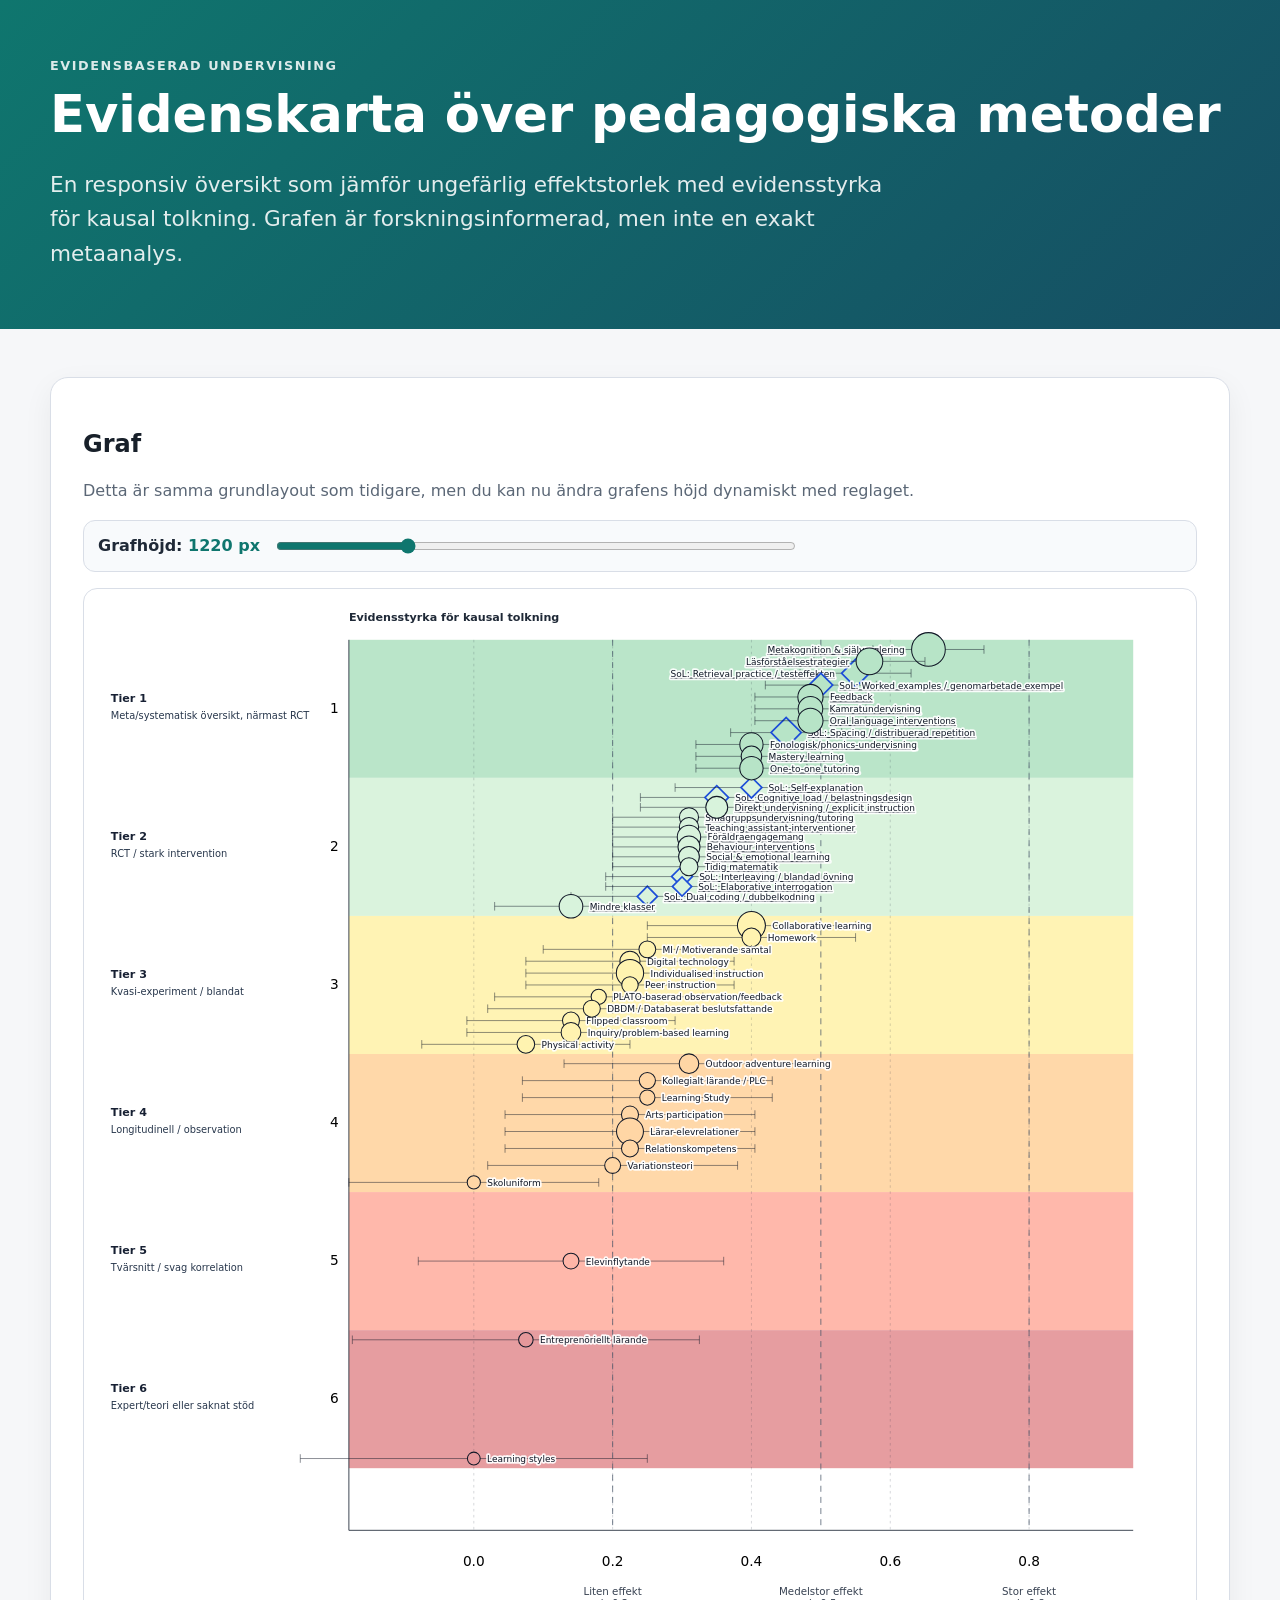
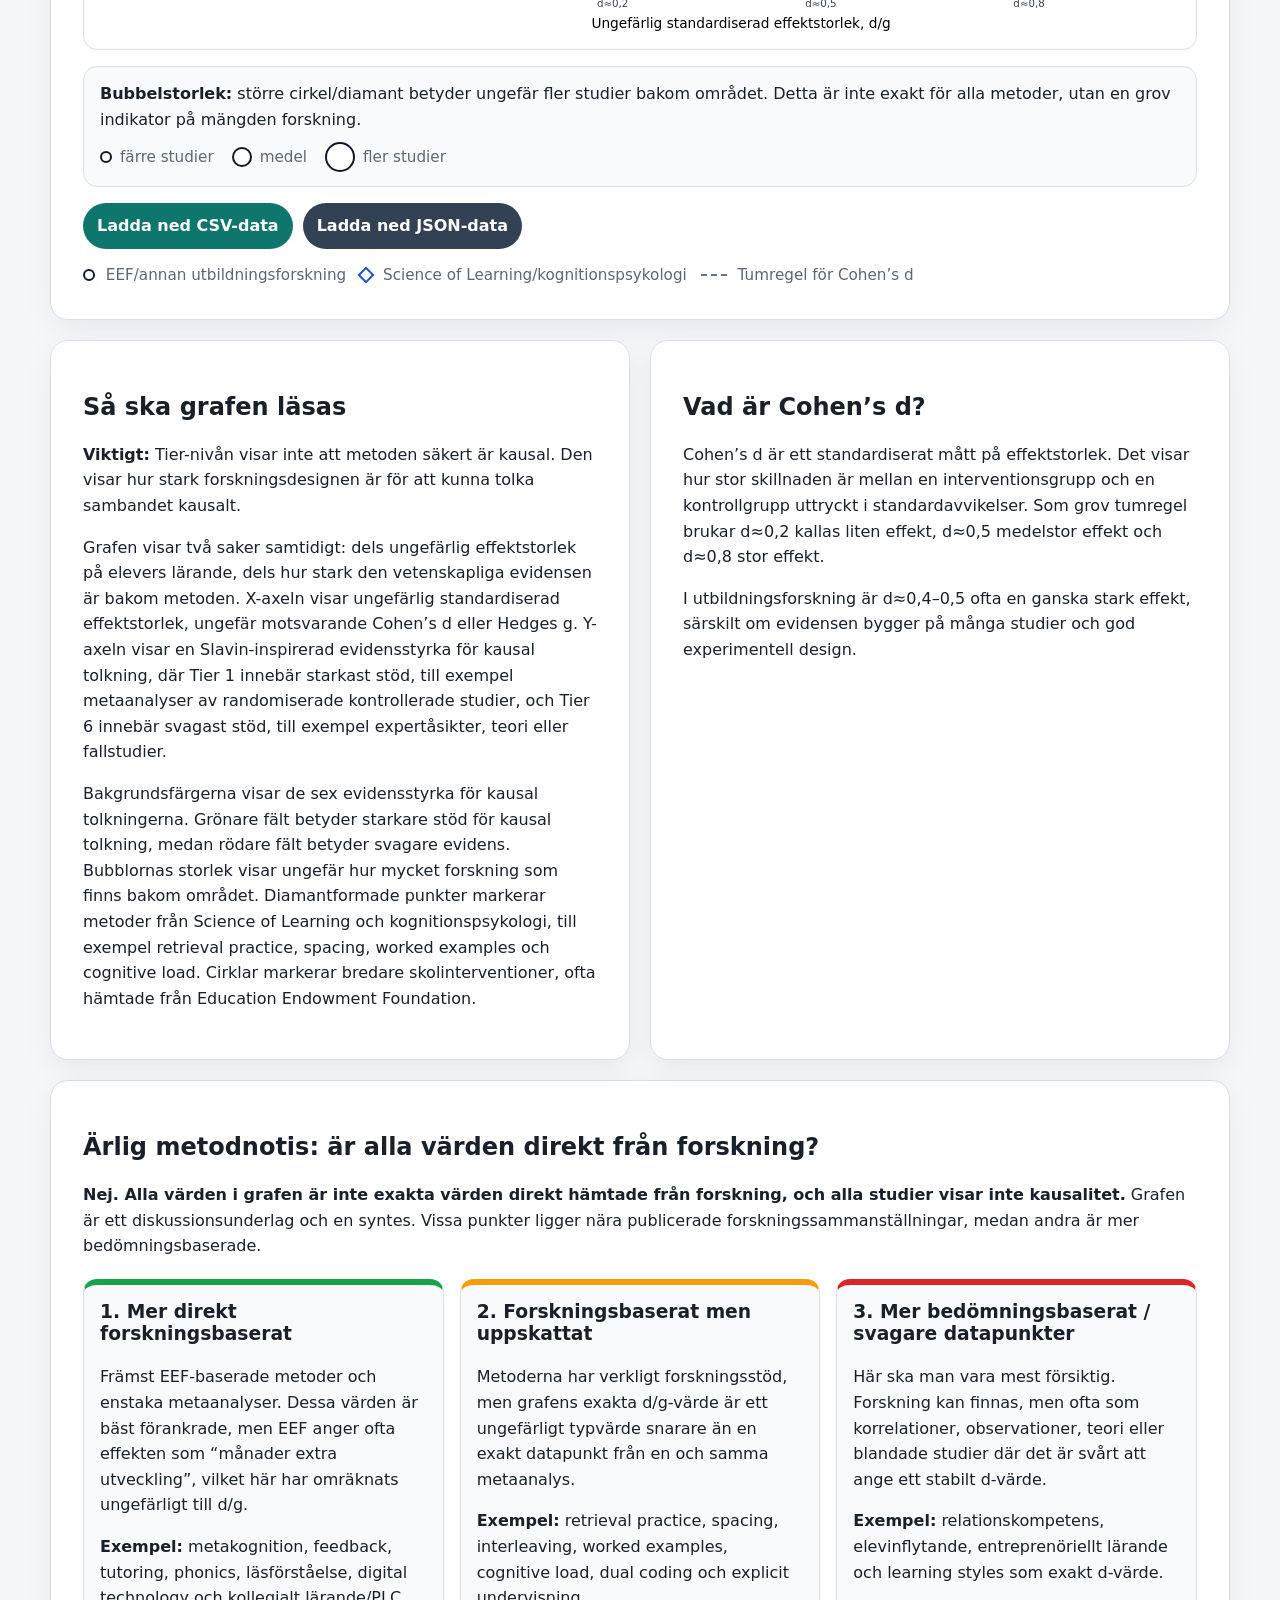
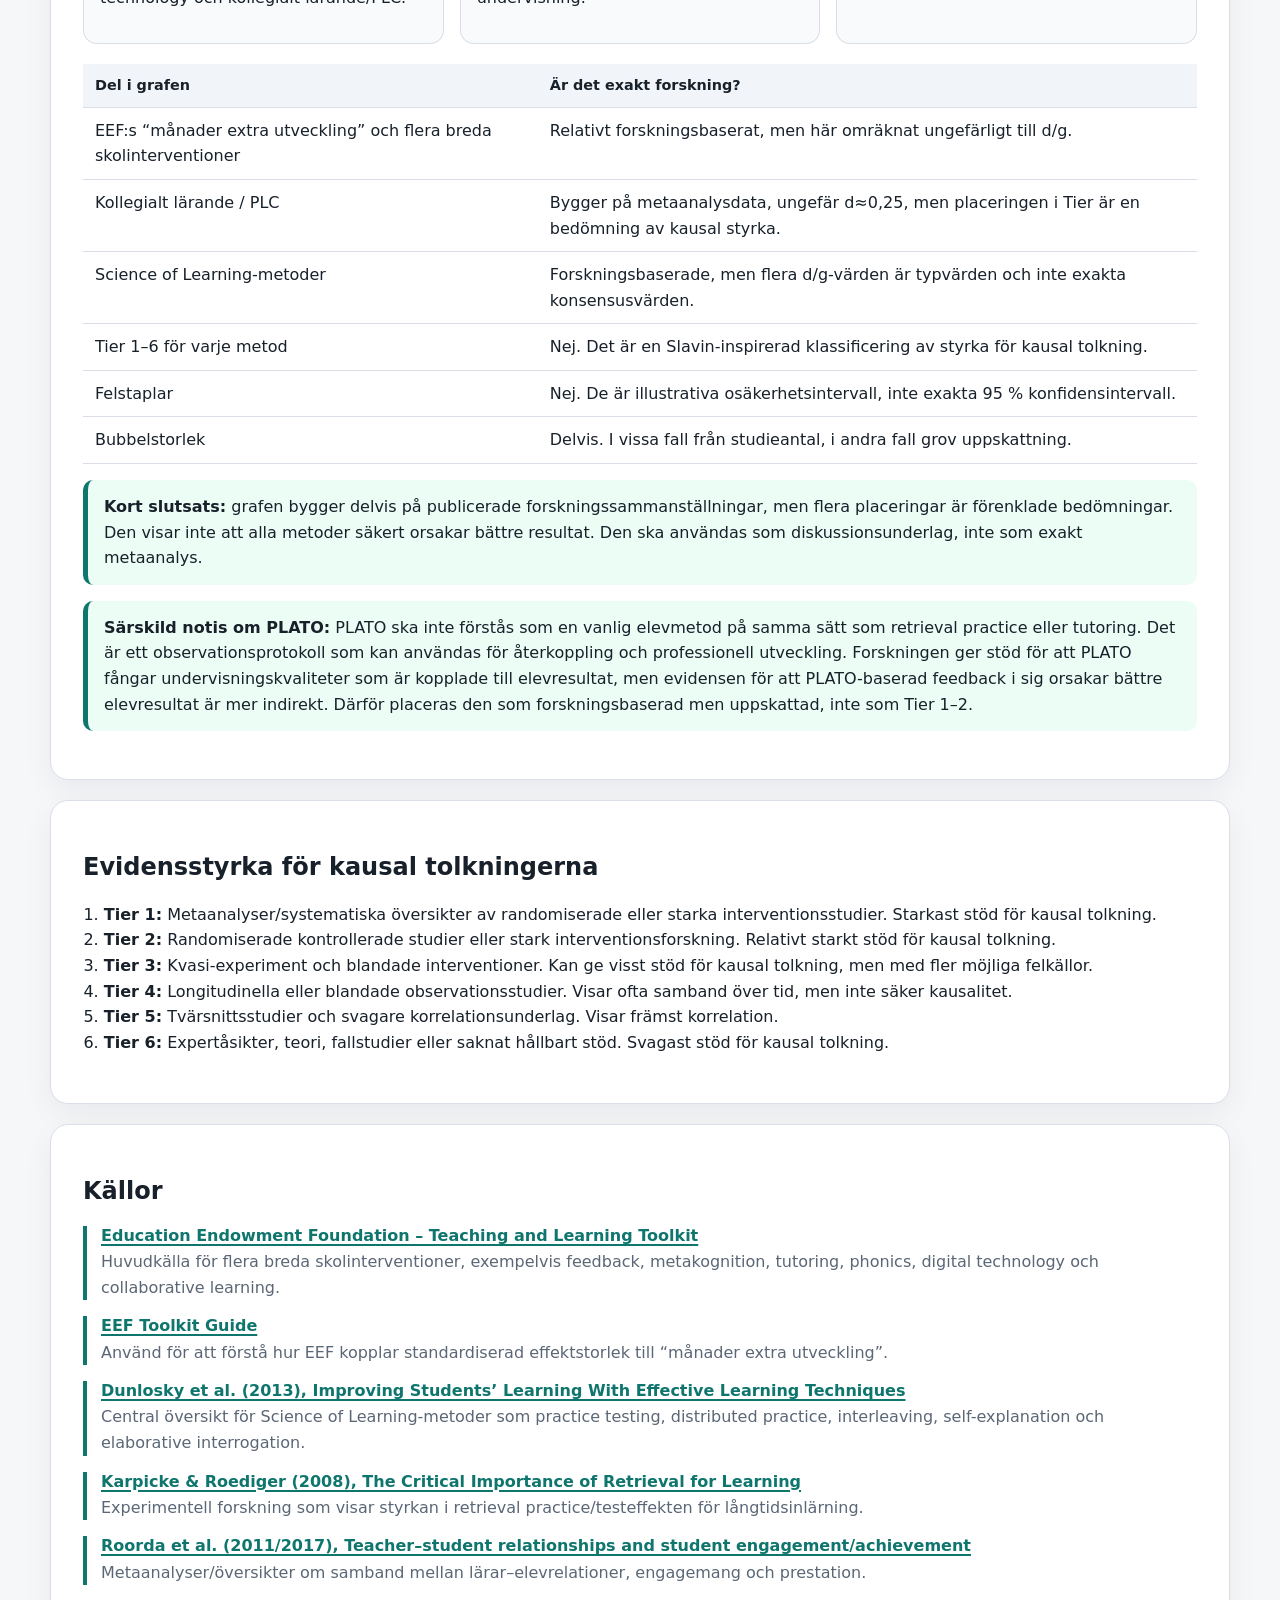
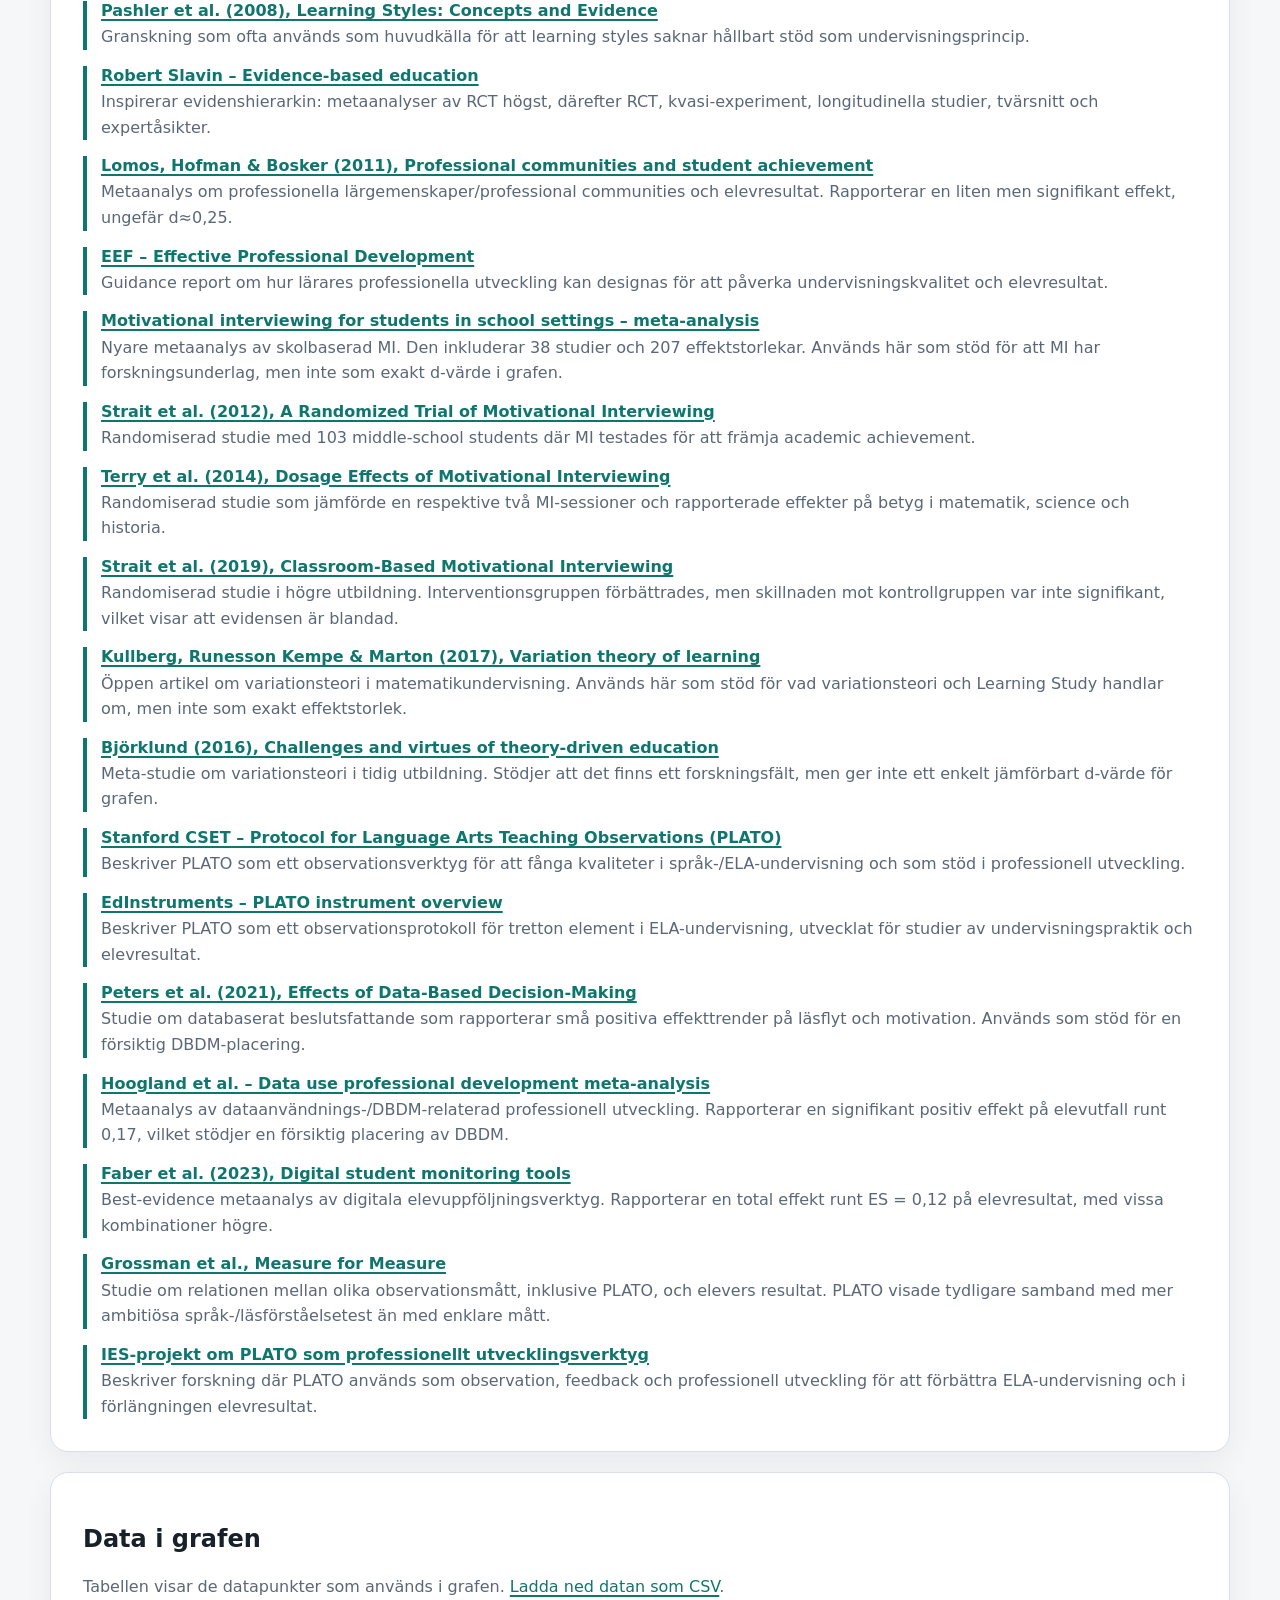
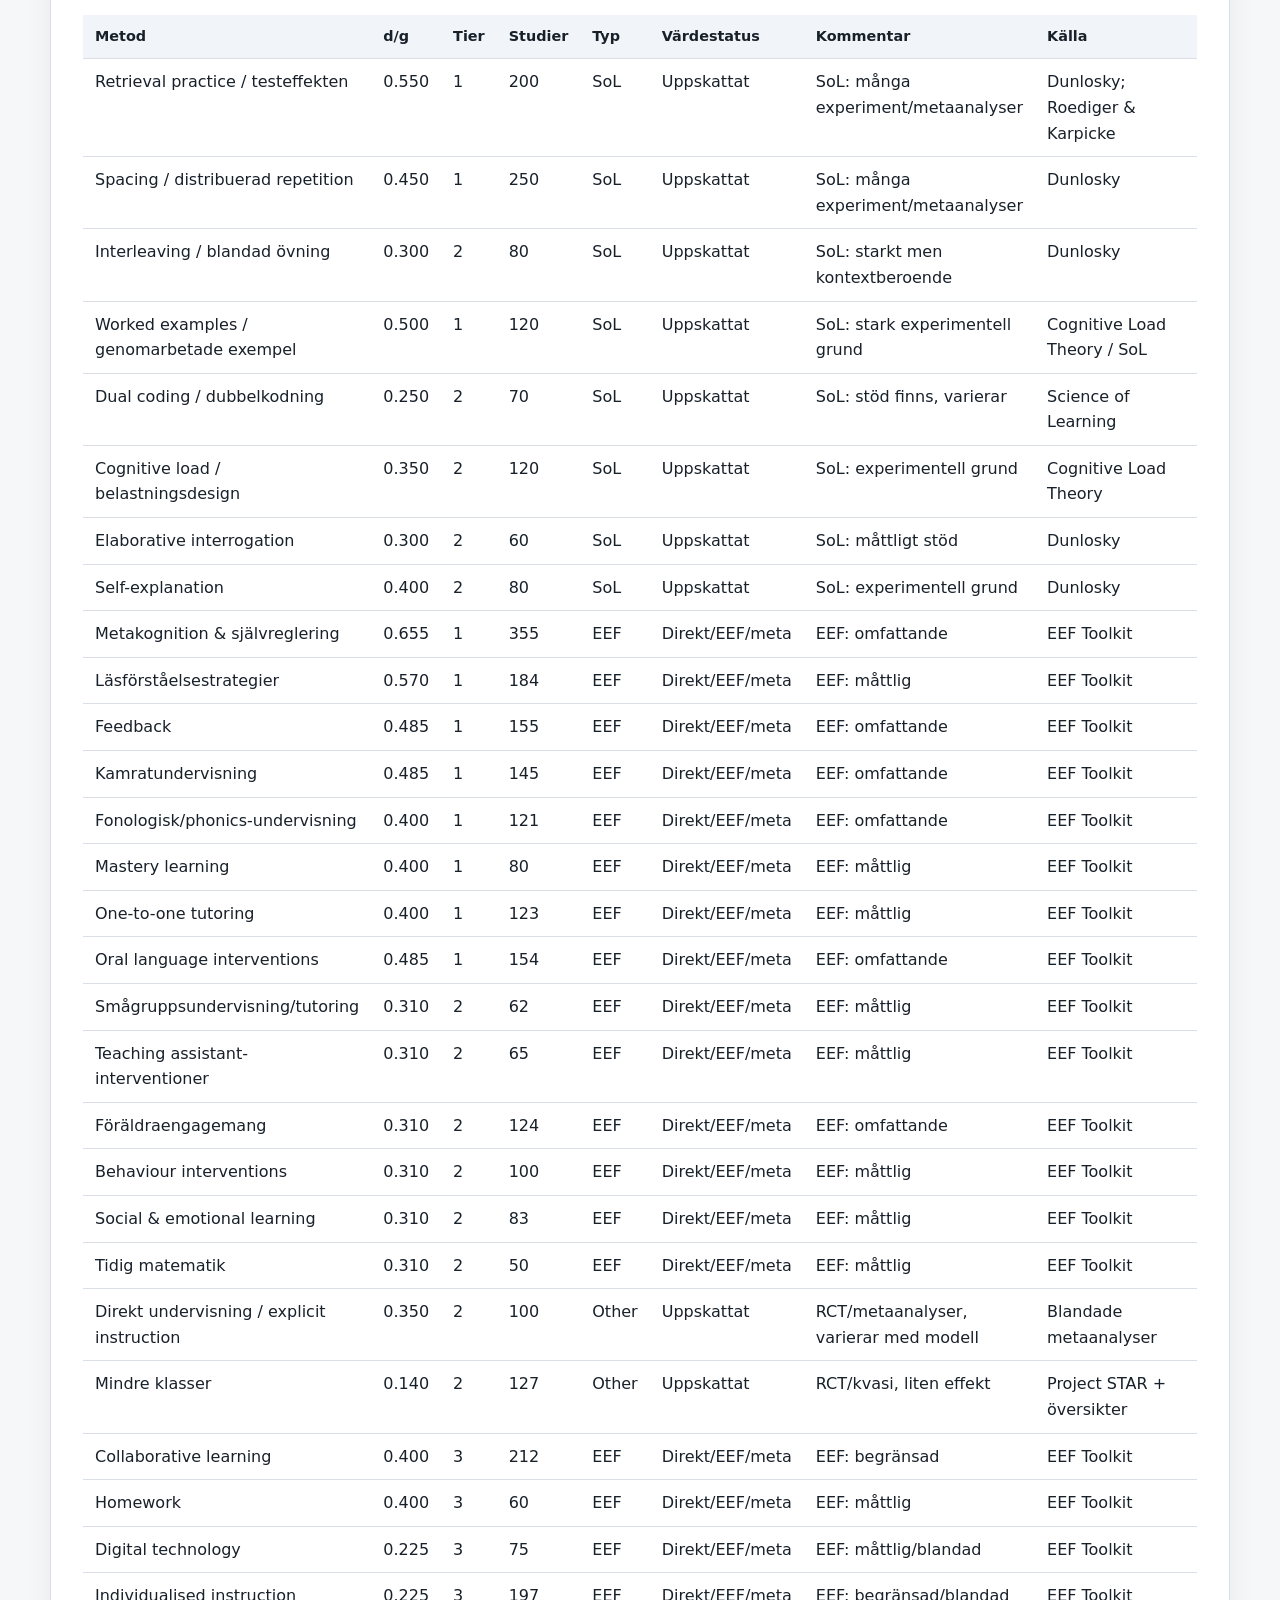
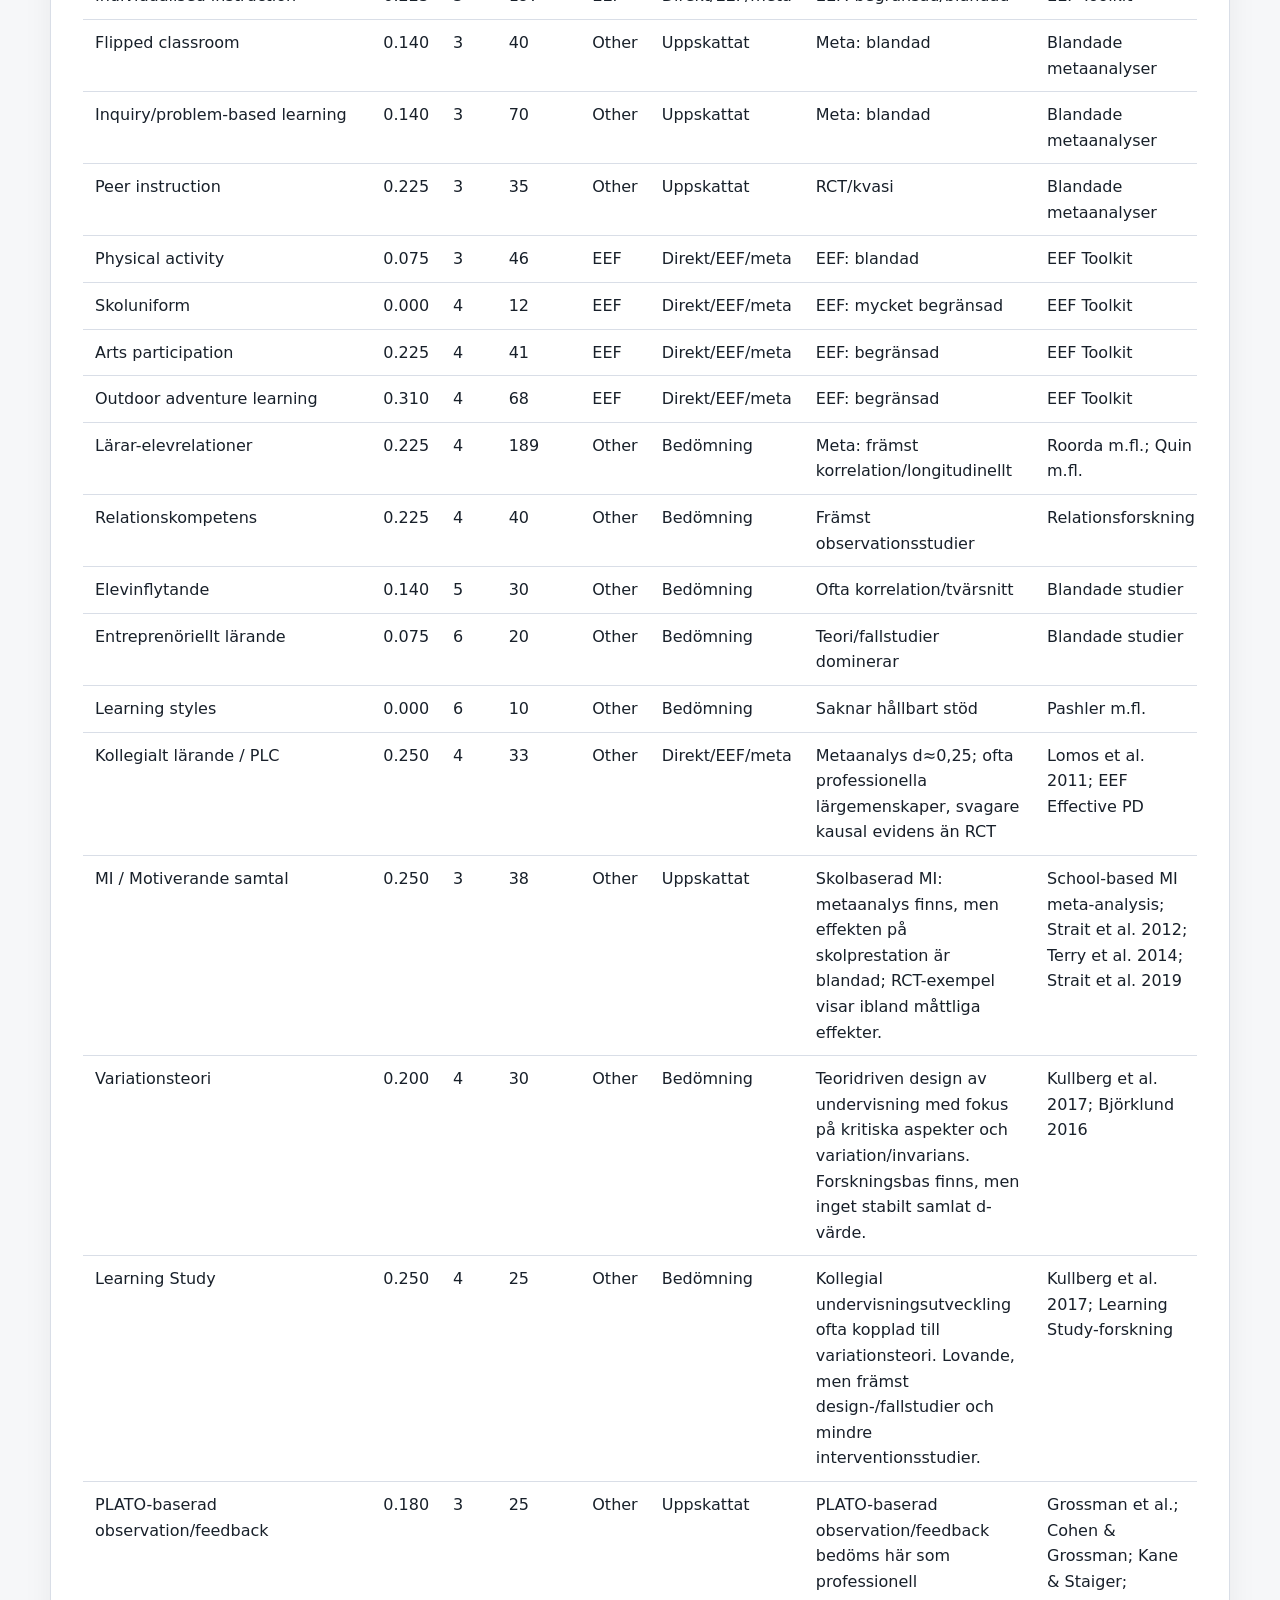
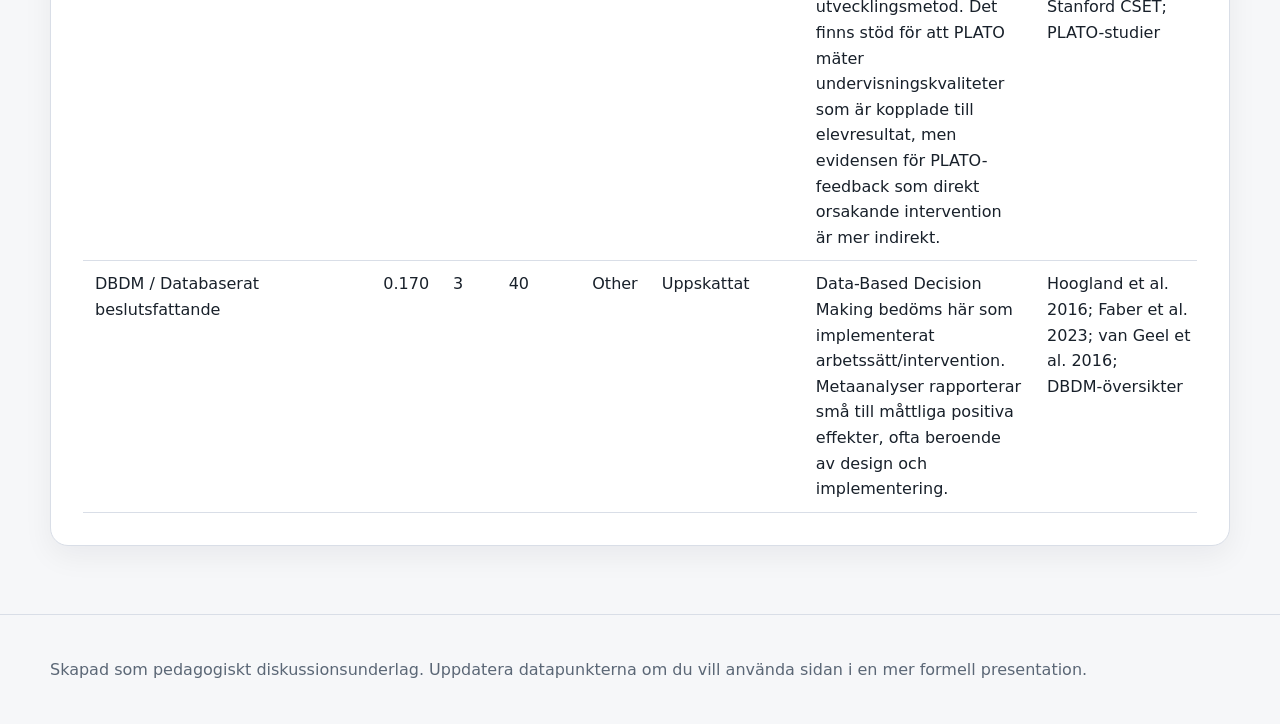
==== commit 498b3728: "Add files via upload" ====
--- a/index.html
+++ b/index.html
@@ -4,16 +4,12 @@
   <meta charset="utf-8">
   <meta name="viewport" content="width=device-width, initial-scale=1">
   <title>Evidenskarta över pedagogiska metoder</title>
-  <meta name="description" content="Responsiv evidenskarta över pedagogiska metoder, effektstorlekar och evidensstyrka för kausal tolkning.">
+  <meta name="description" content="Responsiv evidenskarta över pedagogiska metoder, effektstorlekar och evidensstyrka för kausal tolkninger.">
   <link rel="stylesheet" href="style.css">
 </head>
 <body>
 <header class="site-header">
   <div class="container">
-    <nav class="language-switch" aria-label="Språkval">
-      <a class="language-link active" href="index.html" aria-current="page" lang="sv">🇸🇪 Svenska</a>
-      <a class="language-link" href="en.html" lang="en">🇬🇧 English</a>
-    </nav>
     <p class="eyebrow">Evidensbaserad undervisning</p>
     <h1>Evidenskarta över pedagogiska metoder</h1>
     <p class="lead">En responsiv översikt som jämför ungefärlig effektstorlek med evidensstyrka för kausal tolkning. Grafen är forskningsinformerad, men inte en exakt metaanalys.</p>
@@ -22,29 +18,15 @@
 
 <main class="container">
   <section class="card">
+    <h2>Graf</h2>
+    <p class="small">Detta är samma grundlayout som tidigare, men du kan nu ändra grafens höjd dynamiskt med reglaget.</p>
+
     <div class="chart-controls">
       <label for="heightRange">
         Grafhöjd:
         <span id="heightValue">1220 px</span>
       </label>
       <input id="heightRange" type="range" min="900" max="2200" value="1220" step="20">
-    </div>
-
-    <div class="filter-panel" aria-label="Filtrera metoder efter kategori">
-      <div>
-        <h3>Visa kategori</h3>
-        <p class="small">Filtrera grafen för att se hur liknande idéer hamnar i relation till effektstorlek och evidensstyrka.</p>
-      </div>
-      <div class="filter-buttons" role="group" aria-label="Kategorifilter">
-        <button class="filter-button active" type="button" data-category-filter="all">Alla</button>
-        <button class="filter-button" type="button" data-category-filter="sol">SoL/kognitionspsykologi</button>
-        <button class="filter-button" type="button" data-category-filter="constructivist">Konstruktivistiska/sociala</button>
-        <button class="filter-button" type="button" data-category-filter="structured">Strukturerad undervisning</button>
-        <button class="filter-button" type="button" data-category-filter="support">Stöd & inkludering</button>
-        <button class="filter-button" type="button" data-category-filter="professional">Professionell utveckling/system</button>
-        <button class="filter-button" type="button" data-category-filter="other">Övrigt</button>
-      </div>
-      <p id="filterSummary" class="filter-summary" aria-live="polite"></p>
     </div>
 
     <div class="chart-wrap">
@@ -75,39 +57,39 @@
   <section class="grid">
     <article class="card">
       <h2>Så ska grafen läsas</h2>
-      <p><strong>Viktigt:</strong> Tier-nivån visar inte om en metod är “bra” eller “dålig”. Den visar hur stark forskningsdesignen är för att kunna tolka effekten som orsakad av metoden.</p>
-      <p>Grafen kombinerar två saker: ungefärlig effektstorlek på elevers lärande och evidensstyrka för kausal tolkning. X-axeln visar standardiserad effektstorlek, ungefär motsvarande Cohen’s d eller Hedges g. Y-axeln visar en Slavin-inspirerad evidenshierarki. Tier 1 betyder starkast stöd, till exempel metaanalyser av randomiserade eller starka interventionsstudier. Tier 6 betyder svagast stöd, till exempel teori, expertbedömningar eller fallstudier.</p>
-      <p>Bakgrundsfärgerna visar evidensstyrkan: grönare fält betyder starkare stöd för kausal tolkning, medan rödare fält betyder svagare stöd. Bubblornas storlek visar ungefär hur mycket forskning som finns bakom området. Diamanter markerar metoder från Science of Learning och kognitionspsykologi, till exempel retrieval practice, spacing, worked examples och cognitive load. Cirklar markerar bredare skolinterventioner och andra undervisningsmetoder.</p>
+      <p><strong>Viktigt:</strong> Tier-nivån visar inte att metoden säkert är kausal. Den visar hur stark forskningsdesignen är för att kunna tolka sambandet kausalt.</p>
+      <p>Grafen visar två saker samtidigt: dels ungefärlig effektstorlek på elevers lärande, dels hur stark den vetenskapliga evidensen är bakom metoden. X-axeln visar ungefärlig standardiserad effektstorlek, ungefär motsvarande Cohen’s d eller Hedges g. Y-axeln visar en Slavin-inspirerad evidensstyrka för kausal tolkning, där Tier 1 innebär starkast stöd, till exempel metaanalyser av randomiserade kontrollerade studier, och Tier 6 innebär svagast stöd, till exempel expertåsikter, teori eller fallstudier.</p>
+      <p>Bakgrundsfärgerna visar de sex evidensstyrka för kausal tolkningerna. Grönare fält betyder starkare stöd för kausal tolkning, medan rödare fält betyder svagare evidens. Bubblornas storlek visar ungefär hur mycket forskning som finns bakom området. Diamantformade punkter markerar metoder från Science of Learning och kognitionspsykologi, till exempel retrieval practice, spacing, worked examples och cognitive load. Cirklar markerar bredare skolinterventioner, ofta hämtade från Education Endowment Foundation.</p>
     </article>
 
     <article class="card">
       <h2>Vad är Cohen’s d?</h2>
-      <p>Cohen’s d är ett standardiserat mått på effektstorlek. Det beskriver hur stor skillnaden är mellan en interventionsgrupp och en jämförelsegrupp, uttryckt i standardavvikelser. Som grov tumregel brukar d≈0,2 kallas liten effekt, d≈0,5 medelstor effekt och d≈0,8 stor effekt.</p>
-      <p>I utbildningsforskning kan även d≈0,3–0,5 vara betydelsefullt, särskilt om effekten bygger på många studier, robust design och realistiska skolmiljöer.</p>
+      <p>Cohen’s d är ett standardiserat mått på effektstorlek. Det visar hur stor skillnaden är mellan en interventionsgrupp och en kontrollgrupp uttryckt i standardavvikelser. Som grov tumregel brukar d≈0,2 kallas liten effekt, d≈0,5 medelstor effekt och d≈0,8 stor effekt.</p>
+      <p>I utbildningsforskning är d≈0,4–0,5 ofta en ganska stark effekt, särskilt om evidensen bygger på många studier och god experimentell design.</p>
     </article>
   </section>
 
   <section class="card">
     <h2>Ärlig metodnotis: är alla värden direkt från forskning?</h2>
-    <p><strong>Nej. Alla värden i grafen är inte exakta forskningsvärden, och alla studier visar inte kausalitet.</strong> Grafen är ett diskussionsunderlag och en syntes. Vissa punkter ligger nära publicerade forskningssammanställningar, medan andra är ungefärliga bedömningar.</p>
+    <p><strong>Nej. Alla värden i grafen är inte exakta värden direkt hämtade från forskning, och alla studier visar inte kausalitet.</strong> Grafen är ett diskussionsunderlag och en syntes. Vissa punkter ligger nära publicerade forskningssammanställningar, medan andra är mer bedömningsbaserade.</p>
 
     <div class="status-grid">
       <article class="status-card status-direct">
         <h3>1. Mer direkt forskningsbaserat</h3>
-        <p>Främst EEF-baserade metoder och vissa metaanalyser. Dessa värden är bäst förankrade, men EEF anger ofta effekten som “månader extra utveckling”. Här har sådana uppgifter översatts ungefärligt till d/g.</p>
+        <p>Främst EEF-baserade metoder och enstaka metaanalyser. Dessa värden är bäst förankrade, men EEF anger ofta effekten som “månader extra utveckling”, vilket här har omräknats ungefärligt till d/g.</p>
         <p><strong>Exempel:</strong> metakognition, feedback, tutoring, phonics, läsförståelse, digital technology och kollegialt lärande/PLC.</p>
       </article>
 
       <article class="status-card status-approx">
         <h3>2. Forskningsbaserat men uppskattat</h3>
-        <p>Metoderna har verkligt forskningsstöd, men grafens d/g-värde är ett ungefärligt typvärde snarare än en exakt datapunkt från en och samma metaanalys.</p>
-        <p><strong>Exempel:</strong> retrieval practice, spacing, interleaving, worked examples, cognitive load, dual coding, explicit undervisning och språkinriktad ämnesundervisning.</p>
+        <p>Metoderna har verkligt forskningsstöd, men grafens exakta d/g-värde är ett ungefärligt typvärde snarare än en exakt datapunkt från en och samma metaanalys.</p>
+        <p><strong>Exempel:</strong> retrieval practice, spacing, interleaving, worked examples, cognitive load, dual coding och explicit undervisning.</p>
       </article>
 
       <article class="status-card status-assessment">
         <h3>3. Mer bedömningsbaserat / svagare datapunkter</h3>
-        <p>Här ska värdena tolkas mest försiktigt. Forskning kan finnas, men ofta som korrelationer, observationer, teori eller blandade studier där det är svårt att ange ett stabilt d-värde.</p>
-        <p><strong>Exempel:</strong> relationskompetens, elevinflytande, entreprenöriellt lärande, projektbaserat lärande och exakta d-värden för learning styles.</p>
+        <p>Här ska man vara mest försiktig. Forskning kan finnas, men ofta som korrelationer, observationer, teori eller blandade studier där det är svårt att ange ett stabilt d-värde.</p>
+        <p><strong>Exempel:</strong> relationskompetens, elevinflytande, entreprenöriellt lärande och learning styles som exakt d-värde.</p>
       </article>
     </div>
 
@@ -121,7 +103,7 @@
       <tbody>
         <tr>
           <td>EEF:s “månader extra utveckling” och flera breda skolinterventioner</td>
-          <td>Relativt forskningsbaserat, men här översatt ungefärligt till d/g.</td>
+          <td>Relativt forskningsbaserat, men här omräknat ungefärligt till d/g.</td>
         </tr>
         <tr>
           <td>Kollegialt lärande / PLC</td>
@@ -133,7 +115,7 @@
         </tr>
         <tr>
           <td>Tier 1–6 för varje metod</td>
-          <td>Nej. Det är en Slavin-inspirerad bedömning av hur starkt underlaget är för kausal tolkning.</td>
+          <td>Nej. Det är en Slavin-inspirerad klassificering av styrka för kausal tolkning.</td>
         </tr>
         <tr>
           <td>Felstaplar</td>
@@ -141,25 +123,25 @@
         </tr>
         <tr>
           <td>Bubbelstorlek</td>
-          <td>Delvis. I vissa fall bygger den på studieantal, i andra fall på grov uppskattning.</td>
+          <td>Delvis. I vissa fall från studieantal, i andra fall grov uppskattning.</td>
         </tr>
       </tbody>
     </table>
 
-    <p class="warning"><strong>Kort slutsats:</strong> grafen bygger delvis på publicerade forskningssammanställningar, men flera placeringar är förenklade bedömningar. Den visar inte att alla metoder säkert orsakar bättre resultat. Använd den som diskussionsunderlag, inte som exakt metaanalys.</p>
-
-    <p class="warning"><strong>Särskild notis om PLATO:</strong> PLATO ska inte förstås som en vanlig elevmetod på samma sätt som retrieval practice eller tutoring. Det är ett observationsprotokoll som kan användas för återkoppling och professionell utveckling. Forskningen ger stöd för att PLATO fångar undervisningskvaliteter som hänger samman med elevresultat, men evidensen för att PLATO-baserad feedback i sig orsakar bättre elevresultat är mer indirekt. Därför placeras den som forskningsbaserad men uppskattad, inte som Tier 1–2.</p>
-
-  </section>
-
-  <section class="card">
-    <h2>Evidensstyrka för kausal tolkning</h2>
+    <p class="warning"><strong>Kort slutsats:</strong> grafen bygger delvis på publicerade forskningssammanställningar, men flera placeringar är förenklade bedömningar. Den visar inte att alla metoder säkert orsakar bättre resultat. Den ska användas som diskussionsunderlag, inte som exakt metaanalys.</p>
+
+    <p class="warning"><strong>Särskild notis om PLATO:</strong> PLATO ska inte förstås som en vanlig elevmetod på samma sätt som retrieval practice eller tutoring. Det är ett observationsprotokoll som kan användas för återkoppling och professionell utveckling. Forskningen ger stöd för att PLATO fångar undervisningskvaliteter som är kopplade till elevresultat, men evidensen för att PLATO-baserad feedback i sig orsakar bättre elevresultat är mer indirekt. Därför placeras den som forskningsbaserad men uppskattad, inte som Tier 1–2.</p>
+
+  </section>
+
+  <section class="card">
+    <h2>Evidensstyrka för kausal tolkningerna</h2>
     <ol class="tiers">
-      <li><strong>Tier 1:</strong> Metaanalyser eller systematiska översikter av randomiserade eller starka interventionsstudier. Starkast stöd för kausal tolkning.</li>
-      <li><strong>Tier 2:</strong> Randomiserade kontrollerade studier eller annan stark interventionsforskning. Relativt starkt stöd för kausal tolkning.</li>
-      <li><strong>Tier 3:</strong> Kvasi-experiment eller blandade interventioner. Kan ge visst stöd för kausal tolkning, men med fler möjliga felkällor.</li>
-      <li><strong>Tier 4:</strong> Longitudinella studier eller blandade observationsstudier. Visar ofta samband över tid, men inte säker kausalitet.</li>
-      <li><strong>Tier 5:</strong> Tvärsnittsstudier och svagare korrelationsunderlag. Visar främst samband, inte orsak.</li>
+      <li><strong>Tier 1:</strong> Metaanalyser/systematiska översikter av randomiserade eller starka interventionsstudier. Starkast stöd för kausal tolkning.</li>
+      <li><strong>Tier 2:</strong> Randomiserade kontrollerade studier eller stark interventionsforskning. Relativt starkt stöd för kausal tolkning.</li>
+      <li><strong>Tier 3:</strong> Kvasi-experiment och blandade interventioner. Kan ge visst stöd för kausal tolkning, men med fler möjliga felkällor.</li>
+      <li><strong>Tier 4:</strong> Longitudinella eller blandade observationsstudier. Visar ofta samband över tid, men inte säker kausalitet.</li>
+      <li><strong>Tier 5:</strong> Tvärsnittsstudier och svagare korrelationsunderlag. Visar främst korrelation.</li>
       <li><strong>Tier 6:</strong> Expertåsikter, teori, fallstudier eller saknat hållbart stöd. Svagast stöd för kausal tolkning.</li>
     </ol>
   </section>
@@ -241,7 +223,7 @@
     <p class="small">Tabellen visar de datapunkter som används i grafen. <a href="evidence_map_data.csv" download>Ladda ned datan som CSV</a>.</p>
     <div class="table-scroll">
       <table id="dataTable">
-        <thead><tr><th>Metod</th><th>d/g</th><th>Tier</th><th>Studier</th><th>Typ</th><th>Kategori</th><th>Värdestatus</th><th>Kommentar</th><th>Källa</th></tr></thead>
+        <thead><tr><th>Metod</th><th>d/g</th><th>Tier</th><th>Studier</th><th>Typ</th><th>Värdestatus</th><th>Kommentar</th><th>Källa</th></tr></thead>
         <tbody></tbody>
       </table>
     </div>
@@ -265,7 +247,7 @@
 </footer>
 
 <script>
-const chartData = [{"method":"Retrieval practice / testeffekten","d":0.55,"tier":1,"studies":200,"type":"SoL","note":"SoL: många experiment/metaanalyser","source":"Dunlosky; Roediger & Karpicke","info":"Eleverna tränar på att hämta fram kunskap ur minnet, till exempel genom korta quiz, självtest eller frågor utan facit framför sig. Poängen är att själva återkallandet stärker långtidsminnet mer än att bara läsa om materialet.","valueStatus":"Forskningsbaserat men uppskattat","valueStatusShort":"Uppskattat","valueStatusDetail":"Metoden har verkligt forskningsstöd, men det exakta d/g-värdet i grafen är ett typvärde eller en syntes, inte en exakt datapunkt från en enda metaanalys."},{"method":"Spacing / distribuerad repetition","d":0.45,"tier":1,"studies":250,"type":"SoL","note":"SoL: många experiment/metaanalyser","source":"Dunlosky","info":"Träningen sprids ut över tid i stället för att allt görs vid ett tillfälle. Eleverna återkommer till samma innehåll flera gånger, med mellanrum, så att minnet förstärks och glömskan motverkas.","valueStatus":"Forskningsbaserat men uppskattat","valueStatusShort":"Uppskattat","valueStatusDetail":"Metoden har verkligt forskningsstöd, men det exakta d/g-värdet i grafen är ett typvärde eller en syntes, inte en exakt datapunkt från en enda metaanalys."},{"method":"Interleaving / blandad övning","d":0.3,"tier":2,"studies":80,"type":"SoL","note":"SoL: starkt men kontextberoende","source":"Dunlosky","info":"Elever blandar olika typer av problem eller innehåll i stället för att öva en sak i taget. Det kan göra träningen svårare men hjälper eleverna att välja rätt strategi i nya situationer.","valueStatus":"Forskningsbaserat men uppskattat","valueStatusShort":"Uppskattat","valueStatusDetail":"Metoden har verkligt forskningsstöd, men det exakta d/g-värdet i grafen är ett typvärde eller en syntes, inte en exakt datapunkt från en enda metaanalys."},{"method":"Worked examples / genomarbetade exempel","d":0.5,"tier":1,"studies":120,"type":"SoL","note":"SoL: stark experimentell grund","source":"Cognitive Load Theory / SoL","info":"Elever får se tydliga, färdiga exempel där lösningen visas steg för steg. Det minskar kognitiv belastning och hjälper eleverna att förstå hur experter tänker innan de ska lösa liknande uppgifter själva.","valueStatus":"Forskningsbaserat men uppskattat","valueStatusShort":"Uppskattat","valueStatusDetail":"Metoden har verkligt forskningsstöd, men det exakta d/g-värdet i grafen är ett typvärde eller en syntes, inte en exakt datapunkt från en enda metaanalys."},{"method":"Dual coding / dubbelkodning","d":0.25,"tier":2,"studies":70,"type":"SoL","note":"SoL: stöd finns, varierar","source":"Science of Learning","info":"Elever får information både verbalt och visuellt, till exempel text tillsammans med bild, diagram eller modell. Det fungerar bäst när bild och text stödjer varandra och inte överbelastar arbetsminnet.","valueStatus":"Forskningsbaserat men uppskattat","valueStatusShort":"Uppskattat","valueStatusDetail":"Metoden har verkligt forskningsstöd, men det exakta d/g-värdet i grafen är ett typvärde eller en syntes, inte en exakt datapunkt från en enda metaanalys."},{"method":"Cognitive load / belastningsdesign","d":0.35,"tier":2,"studies":120,"type":"SoL","note":"SoL: experimentell grund","source":"Cognitive Load Theory","info":"Undervisningen designas så att arbetsminnet inte överbelastas. Läraren tar bort onödig komplexitet, delar upp innehåll och använder exempel innan eleverna arbetar självständigt.","valueStatus":"Forskningsbaserat men uppskattat","valueStatusShort":"Uppskattat","valueStatusDetail":"Metoden har verkligt forskningsstöd, men det exakta d/g-värdet i grafen är ett typvärde eller en syntes, inte en exakt datapunkt från en enda metaanalys."},{"method":"Elaborative interrogation","d":0.3,"tier":2,"studies":60,"type":"SoL","note":"SoL: måttligt stöd","source":"Dunlosky","info":"Elever tränar på att fråga 'varför?' och förklara orsaker och samband. Metoden hjälper dem att koppla ny kunskap till det de redan vet.","valueStatus":"Forskningsbaserat men uppskattat","valueStatusShort":"Uppskattat","valueStatusDetail":"Metoden har verkligt forskningsstöd, men det exakta d/g-värdet i grafen är ett typvärde eller en syntes, inte en exakt datapunkt från en enda metaanalys."},{"method":"Self-explanation","d":0.4,"tier":2,"studies":80,"type":"SoL","note":"SoL: experimentell grund","source":"Dunlosky","info":"Elever förklarar för sig själva varför ett steg fungerar, varför ett svar är rimligt eller hur ett exempel hänger ihop. Det gör tänkandet mer aktivt än passiv läsning.","valueStatus":"Forskningsbaserat men uppskattat","valueStatusShort":"Uppskattat","valueStatusDetail":"Metoden har verkligt forskningsstöd, men det exakta d/g-värdet i grafen är ett typvärde eller en syntes, inte en exakt datapunkt från en enda metaanalys."},{"method":"Metakognition & självreglering","d":0.655,"tier":1,"studies":355,"type":"EEF","note":"EEF: omfattande","source":"EEF Toolkit","info":"Elever lär sig planera, övervaka och utvärdera sitt eget lärande. De tränar på frågor som: Vad är målet? Förstår jag? Vilken strategi ska jag använda? Vad behöver jag ändra nästa gång?","valueStatus":"Mer direkt forskningsbaserat","valueStatusShort":"Direkt/EEF/meta","valueStatusDetail":"Värdet är relativt nära en publicerad forskningssammanställning, ofta EEF:s Toolkit eller en specifik metaanalys. För EEF-punkter är det dock ofta 'månader extra utveckling' som har omräknats ungefärligt till d/g."},{"method":"Läsförståelsestrategier","d":0.57,"tier":1,"studies":184,"type":"EEF","note":"EEF: måttlig","source":"EEF Toolkit","info":"Elever lär sig explicita strategier för att förstå text, till exempel att sammanfatta, ställa frågor, förutsäga innehåll, reda ut svåra ord och övervaka sin egen förståelse under läsningen.","valueStatus":"Mer direkt forskningsbaserat","valueStatusShort":"Direkt/EEF/meta","valueStatusDetail":"Värdet är relativt nära en publicerad forskningssammanställning, ofta EEF:s Toolkit eller en specifik metaanalys. För EEF-punkter är det dock ofta 'månader extra utveckling' som har omräknats ungefärligt till d/g."},{"method":"Feedback","d":0.485,"tier":1,"studies":155,"type":"EEF","note":"EEF: omfattande","source":"EEF Toolkit","info":"Återkoppling som hjälper eleven att förstå var den är, vart den ska och hur den kan komma vidare. Mest effektiv är feedback som leder till handling, inte bara beröm eller ett betyg.","valueStatus":"Mer direkt forskningsbaserat","valueStatusShort":"Direkt/EEF/meta","valueStatusDetail":"Värdet är relativt nära en publicerad forskningssammanställning, ofta EEF:s Toolkit eller en specifik metaanalys. För EEF-punkter är det dock ofta 'månader extra utveckling' som har omräknats ungefärligt till d/g."},{"method":"Kamratundervisning","d":0.485,"tier":1,"studies":145,"type":"EEF","note":"EEF: omfattande","source":"EEF Toolkit","info":"Elever lär av och med varandra på ett strukturerat sätt, till exempel genom att förklara lösningar, ge respons eller träna i par. Effekten beror mycket på struktur och tydliga roller.","valueStatus":"Mer direkt forskningsbaserat","valueStatusShort":"Direkt/EEF/meta","valueStatusDetail":"Värdet är relativt nära en publicerad forskningssammanställning, ofta EEF:s Toolkit eller en specifik metaanalys. För EEF-punkter är det dock ofta 'månader extra utveckling' som har omräknats ungefärligt till d/g."},{"method":"Fonologisk/phonics-undervisning","d":0.4,"tier":1,"studies":121,"type":"EEF","note":"EEF: omfattande","source":"EEF Toolkit","info":"Systematisk undervisning i sambandet mellan bokstäver och ljud. Särskilt viktig vid tidig läsinlärning och för elever som behöver stärka avkodning.","valueStatus":"Mer direkt forskningsbaserat","valueStatusShort":"Direkt/EEF/meta","valueStatusDetail":"Värdet är relativt nära en publicerad forskningssammanställning, ofta EEF:s Toolkit eller en specifik metaanalys. För EEF-punkter är det dock ofta 'månader extra utveckling' som har omräknats ungefärligt till d/g."},{"method":"Mastery learning","d":0.4,"tier":1,"studies":80,"type":"EEF","note":"EEF: måttlig","source":"EEF Toolkit","info":"Elever går vidare först när de har nått tillräcklig förståelse av ett moment. Det kräver tydliga mål, återkoppling, extra träning och möjlighet att visa förståelse igen.","valueStatus":"Mer direkt forskningsbaserat","valueStatusShort":"Direkt/EEF/meta","valueStatusDetail":"Värdet är relativt nära en publicerad forskningssammanställning, ofta EEF:s Toolkit eller en specifik metaanalys. För EEF-punkter är det dock ofta 'månader extra utveckling' som har omräknats ungefärligt till d/g."},{"method":"One-to-one tutoring","d":0.4,"tier":1,"studies":123,"type":"EEF","note":"EEF: måttlig","source":"EEF Toolkit","info":"Individuell undervisning eller handledning där en elev får stöd av en lärare, tutor eller utbildad handledare. Ofta stark effekt eftersom stödet kan anpassas direkt efter elevens behov.","valueStatus":"Mer direkt forskningsbaserat","valueStatusShort":"Direkt/EEF/meta","valueStatusDetail":"Värdet är relativt nära en publicerad forskningssammanställning, ofta EEF:s Toolkit eller en specifik metaanalys. För EEF-punkter är det dock ofta 'månader extra utveckling' som har omräknats ungefärligt till d/g."},{"method":"Oral language interventions","d":0.485,"tier":1,"studies":154,"type":"EEF","note":"EEF: omfattande","source":"EEF Toolkit","info":"Insatser som utvecklar elevers muntliga språk, ordförråd, samtal och begreppsförståelse. Viktigt eftersom språk ofta är en grund för läsning, skrivande och ämnesförståelse.","valueStatus":"Mer direkt forskningsbaserat","valueStatusShort":"Direkt/EEF/meta","valueStatusDetail":"Värdet är relativt nära en publicerad forskningssammanställning, ofta EEF:s Toolkit eller en specifik metaanalys. För EEF-punkter är det dock ofta 'månader extra utveckling' som har omräknats ungefärligt till d/g."},{"method":"Smågruppsundervisning/tutoring","d":0.31,"tier":2,"studies":62,"type":"EEF","note":"EEF: måttlig","source":"EEF Toolkit","info":"Undervisning i små grupper där läraren eller handledaren kan ge mer riktad återkoppling än i helklass. Effekten beror på kvalitet, struktur och hur väl stödet matchar elevernas behov.","valueStatus":"Mer direkt forskningsbaserat","valueStatusShort":"Direkt/EEF/meta","valueStatusDetail":"Värdet är relativt nära en publicerad forskningssammanställning, ofta EEF:s Toolkit eller en specifik metaanalys. För EEF-punkter är det dock ofta 'månader extra utveckling' som har omräknats ungefärligt till d/g."},{"method":"Teaching assistant-interventioner","d":0.31,"tier":2,"studies":65,"type":"EEF","note":"EEF: måttlig","source":"EEF Toolkit","info":"Stödinsatser där elevassistenter eller lärarassistenter används i tydligt strukturerade program. Effekten är starkast när insatsen är tränad, riktad och inte bara allmänt extra stöd.","valueStatus":"Mer direkt forskningsbaserat","valueStatusShort":"Direkt/EEF/meta","valueStatusDetail":"Värdet är relativt nära en publicerad forskningssammanställning, ofta EEF:s Toolkit eller en specifik metaanalys. För EEF-punkter är det dock ofta 'månader extra utveckling' som har omräknats ungefärligt till d/g."},{"method":"Föräldraengagemang","d":0.31,"tier":2,"studies":124,"type":"EEF","note":"EEF: omfattande","source":"EEF Toolkit","info":"Insatser som stärker vårdnadshavares stöd för elevens lärande, till exempel läsning hemma, kommunikation med skolan eller stöd för studierutiner.","valueStatus":"Mer direkt forskningsbaserat","valueStatusShort":"Direkt/EEF/meta","valueStatusDetail":"Värdet är relativt nära en publicerad forskningssammanställning, ofta EEF:s Toolkit eller en specifik metaanalys. För EEF-punkter är det dock ofta 'månader extra utveckling' som har omräknats ungefärligt till d/g."},{"method":"Behaviour interventions","d":0.31,"tier":2,"studies":100,"type":"EEF","note":"EEF: måttlig","source":"EEF Toolkit","info":"Strukturerade insatser för att förbättra beteende, arbetsro och skolnärvaro. Det kan handla om tydliga förväntningar, förstärkning, rutiner och uppföljning.","valueStatus":"Mer direkt forskningsbaserat","valueStatusShort":"Direkt/EEF/meta","valueStatusDetail":"Värdet är relativt nära en publicerad forskningssammanställning, ofta EEF:s Toolkit eller en specifik metaanalys. För EEF-punkter är det dock ofta 'månader extra utveckling' som har omräknats ungefärligt till d/g."},{"method":"Social & emotional learning","d":0.31,"tier":2,"studies":83,"type":"EEF","note":"EEF: måttlig","source":"EEF Toolkit","info":"Undervisning och träning i sociala och emotionella färdigheter, till exempel självkontroll, samarbete, empati och konflikthantering. Ska helst kopplas till skolvardagen.","valueStatus":"Mer direkt forskningsbaserat","valueStatusShort":"Direkt/EEF/meta","valueStatusDetail":"Värdet är relativt nära en publicerad forskningssammanställning, ofta EEF:s Toolkit eller en specifik metaanalys. För EEF-punkter är det dock ofta 'månader extra utveckling' som har omräknats ungefärligt till d/g."},{"method":"Tidig matematik","d":0.31,"tier":2,"studies":50,"type":"EEF","note":"EEF: måttlig","source":"EEF Toolkit","info":"Tidiga insatser som stärker taluppfattning, räknestrategier och grundläggande matematisk förståelse. Ofta handlar det om explicit undervisning och mycket strukturerad träning.","valueStatus":"Mer direkt forskningsbaserat","valueStatusShort":"Direkt/EEF/meta","valueStatusDetail":"Värdet är relativt nära en publicerad forskningssammanställning, ofta EEF:s Toolkit eller en specifik metaanalys. För EEF-punkter är det dock ofta 'månader extra utveckling' som har omräknats ungefärligt till d/g."},{"method":"Direkt undervisning / explicit instruction","d":0.35,"tier":2,"studies":100,"type":"Other","note":"RCT/metaanalyser, varierar med modell","source":"Blandade metaanalyser","info":"Läraren förklarar tydligt, modellerar, visar exempel, kontrollerar förståelse och låter eleverna träna stegvis. Det är särskilt viktigt när innehållet är nytt eller svårt.","valueStatus":"Forskningsbaserat men uppskattat","valueStatusShort":"Uppskattat","valueStatusDetail":"Metoden har verkligt forskningsstöd, men det exakta d/g-värdet i grafen är ett typvärde eller en syntes, inte en exakt datapunkt från en enda metaanalys."},{"method":"Mindre klasser","d":0.14,"tier":2,"studies":127,"type":"Other","note":"RCT/kvasi, liten effekt","source":"Project STAR + översikter","info":"Färre elever per klass kan ge mer tid till varje elev, men effekten på resultat är ofta mindre än många tror om undervisningen i övrigt inte förändras.","valueStatus":"Forskningsbaserat men uppskattat","valueStatusShort":"Uppskattat","valueStatusDetail":"Metoden har verkligt forskningsstöd, men det exakta d/g-värdet i grafen är ett typvärde eller en syntes, inte en exakt datapunkt från en enda metaanalys."},{"method":"Collaborative learning","d":0.4,"tier":3,"studies":212,"type":"EEF","note":"EEF: begränsad","source":"EEF Toolkit","valueStatus":"Mer direkt forskningsbaserat","valueStatusShort":"Direkt/EEF/meta","valueStatusDetail":"Värdet är relativt nära en publicerad forskningssammanställning, ofta EEF:s Toolkit eller en specifik metaanalys. För EEF-punkter är det dock ofta 'månader extra utveckling' som har omräknats ungefärligt till d/g."},{"method":"Homework","d":0.4,"tier":3,"studies":60,"type":"EEF","note":"EEF: måttlig","source":"EEF Toolkit","valueStatus":"Mer direkt forskningsbaserat","valueStatusShort":"Direkt/EEF/meta","valueStatusDetail":"Värdet är relativt nära en publicerad forskningssammanställning, ofta EEF:s Toolkit eller en specifik metaanalys. För EEF-punkter är det dock ofta 'månader extra utveckling' som har omräknats ungefärligt till d/g."},{"method":"Digital technology","d":0.225,"tier":3,"studies":75,"type":"EEF","note":"EEF: måttlig/blandad","source":"EEF Toolkit","valueStatus":"Mer direkt forskningsbaserat","valueStatusShort":"Direkt/EEF/meta","valueStatusDetail":"Värdet är relativt nära en publicerad forskningssammanställning, ofta EEF:s Toolkit eller en specifik metaanalys. För EEF-punkter är det dock ofta 'månader extra utveckling' som har omräknats ungefärligt till d/g."},{"method":"Individualised instruction","d":0.225,"tier":3,"studies":197,"type":"EEF","note":"EEF: begränsad/blandad","source":"EEF Toolkit","valueStatus":"Mer direkt forskningsbaserat","valueStatusShort":"Direkt/EEF/meta","valueStatusDetail":"Värdet är relativt nära en publicerad forskningssammanställning, ofta EEF:s Toolkit eller en specifik metaanalys. För EEF-punkter är det dock ofta 'månader extra utveckling' som har omräknats ungefärligt till d/g."},{"method":"Flipped classroom","d":0.14,"tier":3,"studies":40,"type":"Other","note":"Meta: blandad","source":"Blandade metaanalyser","valueStatus":"Forskningsbaserat men uppskattat","valueStatusShort":"Uppskattat","valueStatusDetail":"Metoden har verkligt forskningsstöd, men det exakta d/g-värdet i grafen är ett typvärde eller en syntes, inte en exakt datapunkt från en enda metaanalys."},{"method":"Inquiry/problem-based learning","d":0.14,"tier":3,"studies":70,"type":"Other","note":"Meta: blandad","source":"Blandade metaanalyser","valueStatus":"Forskningsbaserat men uppskattat","valueStatusShort":"Uppskattat","valueStatusDetail":"Metoden har verkligt forskningsstöd, men det exakta d/g-värdet i grafen är ett typvärde eller en syntes, inte en exakt datapunkt från en enda metaanalys."},{"method":"Peer instruction","d":0.225,"tier":3,"studies":35,"type":"Other","note":"RCT/kvasi","source":"Blandade metaanalyser","valueStatus":"Forskningsbaserat men uppskattat","valueStatusShort":"Uppskattat","valueStatusDetail":"Metoden har verkligt forskningsstöd, men det exakta d/g-värdet i grafen är ett typvärde eller en syntes, inte en exakt datapunkt från en enda metaanalys."},{"method":"Physical activity","d":0.075,"tier":3,"studies":46,"type":"EEF","note":"EEF: blandad","source":"EEF Toolkit","valueStatus":"Mer direkt forskningsbaserat","valueStatusShort":"Direkt/EEF/meta","valueStatusDetail":"Värdet är relativt nära en publicerad forskningssammanställning, ofta EEF:s Toolkit eller en specifik metaanalys. För EEF-punkter är det dock ofta 'månader extra utveckling' som har omräknats ungefärligt till d/g."},{"method":"Skoluniform","d":0,"tier":4,"studies":12,"type":"EEF","note":"EEF: mycket begränsad","source":"EEF Toolkit","valueStatus":"Mer direkt forskningsbaserat","valueStatusShort":"Direkt/EEF/meta","valueStatusDetail":"Värdet är relativt nära en publicerad forskningssammanställning, ofta EEF:s Toolkit eller en specifik metaanalys. För EEF-punkter är det dock ofta 'månader extra utveckling' som har omräknats ungefärligt till d/g."},{"method":"Arts participation","d":0.225,"tier":4,"studies":41,"type":"EEF","note":"EEF: begränsad","source":"EEF Toolkit","valueStatus":"Mer direkt forskningsbaserat","valueStatusShort":"Direkt/EEF/meta","valueStatusDetail":"Värdet är relativt nära en publicerad forskningssammanställning, ofta EEF:s Toolkit eller en specifik metaanalys. För EEF-punkter är det dock ofta 'månader extra utveckling' som har omräknats ungefärligt till d/g."},{"method":"Outdoor adventure learning","d":0.31,"tier":4,"studies":68,"type":"EEF","note":"EEF: begränsad","source":"EEF Toolkit","valueStatus":"Mer direkt forskningsbaserat","valueStatusShort":"Direkt/EEF/meta","valueStatusDetail":"Värdet är relativt nära en publicerad forskningssammanställning, ofta EEF:s Toolkit eller en specifik metaanalys. För EEF-punkter är det dock ofta 'månader extra utveckling' som har omräknats ungefärligt till d/g."},{"method":"Lärar-elevrelationer","d":0.225,"tier":4,"studies":189,"type":"Other","note":"Meta: främst korrelation/longitudinellt","source":"Roorda m.fl.; Quin m.fl.","valueStatus":"Mer bedömningsbaserat / svagare datapunkt","valueStatusShort":"Bedömning","valueStatusDetail":"Här är den exakta placeringen mer osäker. Forskning kan finnas, men den är ofta observationsbaserad, korrelationell, svår att jämföra eller saknar ett stabilt samlat d-värde."},{"method":"Relationskompetens","d":0.225,"tier":4,"studies":40,"type":"Other","note":"Främst observationsstudier","source":"Relationsforskning","valueStatus":"Mer bedömningsbaserat / svagare datapunkt","valueStatusShort":"Bedömning","valueStatusDetail":"Här är den exakta placeringen mer osäker. Forskning kan finnas, men den är ofta observationsbaserad, korrelationell, svår att jämföra eller saknar ett stabilt samlat d-värde."},{"method":"Elevinflytande","d":0.14,"tier":5,"studies":30,"type":"Other","note":"Ofta korrelation/tvärsnitt","source":"Blandade studier","valueStatus":"Mer bedömningsbaserat / svagare datapunkt","valueStatusShort":"Bedömning","valueStatusDetail":"Här är den exakta placeringen mer osäker. Forskning kan finnas, men den är ofta observationsbaserad, korrelationell, svår att jämföra eller saknar ett stabilt samlat d-värde."},{"method":"Entreprenöriellt lärande","d":0.075,"tier":6,"studies":20,"type":"Other","note":"Teori/fallstudier dominerar","source":"Blandade studier","valueStatus":"Mer bedömningsbaserat / svagare datapunkt","valueStatusShort":"Bedömning","valueStatusDetail":"Här är den exakta placeringen mer osäker. Forskning kan finnas, men den är ofta observationsbaserad, korrelationell, svår att jämföra eller saknar ett stabilt samlat d-värde."},{"method":"Learning styles","d":0,"tier":6,"studies":10,"type":"Other","note":"Saknar hållbart stöd","source":"Pashler m.fl.","valueStatus":"Mer bedömningsbaserat / svagare datapunkt","valueStatusShort":"Bedömning","valueStatusDetail":"Här är den exakta placeringen mer osäker. Forskning kan finnas, men den är ofta observationsbaserad, korrelationell, svår att jämföra eller saknar ett stabilt samlat d-värde."},{"method":"Kollegialt lärande / PLC","d":0.25,"tier":4,"studies":33,"type":"Other","note":"Metaanalys d≈0,25; ofta professionella lärgemenskaper, svagare kausal evidens än RCT","source":"Lomos et al. 2011; EEF Effective PD","info":"Lärare arbetar återkommande och strukturerat tillsammans för att analysera undervisning, elevresultat och nästa steg. Evidensen är lovande men ofta mindre kausalt stark än RCT-studier.","valueStatus":"Mer direkt forskningsbaserat","valueStatusShort":"Direkt/EEF/meta","valueStatusDetail":"Värdet är relativt nära en publicerad forskningssammanställning, ofta EEF:s Toolkit eller en specifik metaanalys. För EEF-punkter är det dock ofta 'månader extra utveckling' som har omräknats ungefärligt till d/g."},{"method":"MI / Motiverande samtal","d":0.25,"tier":3,"studies":38,"type":"Other","note":"Skolbaserad MI: metaanalys finns, men effekten på skolprestation är blandad; RCT-exempel visar ibland måttliga effekter.","source":"School-based MI meta-analysis; Strait et al. 2012; Terry et al. 2014; Strait et al. 2019","info":"Motiverande samtal är en samtalsmetod som försöker stärka elevens egen motivation till förändring genom öppna frågor, reflektioner och att eleven själv formulerar skäl till förändring. I skolan kan det användas för närvaro, studiebeteende, mål, studieteknik och motivation.","valueStatus":"Forskningsbaserat men uppskattat","valueStatusShort":"Uppskattat","valueStatusDetail":"Det finns skolbaserad MI-forskning och metaanalys, men grafens exakta d/g-värde är en försiktig syntes. Enskilda RCT-studier visar ibland högre effekter, men resultaten är blandade och kontextberoende."},{"method":"Variationsteori","d":0.2,"tier":4,"studies":30,"type":"Other","note":"Teoridriven design av undervisning med fokus på kritiska aspekter och variation/invarians. Forskningsbas finns, men inget stabilt samlat d-värde.","source":"Kullberg et al. 2017; Björklund 2016","info":"Variationsteori handlar om att elever behöver få syn på kritiska aspekter av det som ska läras. Läraren designar exempel, kontraster och variation så att det viktiga blir möjligt att urskilja.","valueStatus":"Mer bedömningsbaserat / svagare datapunkt","valueStatusShort":"Bedömning","valueStatusDetail":"Variationsteori har forskningsstöd som teori och designprincip, men grafens d/g-värde är inte hämtat från en stabil metaanalys. Placeringen är därför en försiktig bedömning."},{"method":"Learning Study","d":0.25,"tier":4,"studies":25,"type":"Other","note":"Kollegial undervisningsutveckling ofta kopplad till variationsteori. Lovande, men främst design-/fallstudier och mindre interventionsstudier.","source":"Kullberg et al. 2017; Learning Study-forskning","info":"Learning Study är en modell där lärare planerar, genomför, analyserar och reviderar undervisning tillsammans, ofta med variationsteori som teoretisk grund.","valueStatus":"Mer bedömningsbaserat / svagare datapunkt","valueStatusShort":"Bedömning","valueStatusDetail":"Det finns forskning om Learning Study, men inte ett tydligt stabilt d/g-värde jämförbart med EEF-punkter. Placeringen är en försiktig bedömning."},{"method":"Guidad upptäckt / guided discovery","d":0.22,"tier":3,"studies":60,"type":"Other","note":"Konstruktivistisk metod med lärarstöd, frågor, exempel och återkoppling. Starkare kandidat än ren upptäckande undervisning.","source":"Alfieri et al. 2011; Mayer 2004; Kirschner et al. 2006","info":"Elever får undersöka material, exempel eller problem, men läraren ger struktur, ledtrådar, begrepp, frågor och återkoppling så att eleverna inte lämnas att själva upptäcka allt från början.","valueStatus":"Forskningsbaserat men uppskattat","valueStatusShort":"Uppskattat","valueStatusDetail":"Det finns stöd för att guidade former av upptäckt fungerar bättre än ren, ostöttad upptäckt. Grafens d/g-värde är ett försiktigt typvärde, inte en exakt metaanalytisk konsensuspunkt."},{"method":"Projektbaserat lärande","d":0.18,"tier":4,"studies":50,"type":"Other","note":"Längre elevaktiva projekt med planering, undersökning och produkt. Effekten beror starkt på tydliga mål, lärarstöd, delmål och återkoppling.","source":"Project-based learning-översikter; Learning sciences","info":"Elever bygger kunskap genom ett längre projekt där de undersöker en fråga, planerar arbetet och skapar något som visar vad de lärt sig. Det fungerar bäst när projektet är tydligt kopplat till ämnesmål och inte bara blir aktivitet.","valueStatus":"Mer bedömningsbaserat / svagare datapunkt","valueStatusShort":"Bedömning","valueStatusDetail":"Projektbaserat lärande är ett brett arbetssätt med varierande upplägg och utfall. Placeringen är därför en försiktig bedömning snarare än ett stabilt d/g-värde."},{"method":"Autentiska uppgifter / authentic learning","d":0.15,"tier":4.5,"studies":40,"type":"Other","note":"Uppgifter kopplas till verkliga situationer och tillämpning. Lovande som designprincip, men svår att isolera som egen kausal intervention.","source":"Authentic learning-forskning; Learning sciences","info":"Elever arbetar med uppgifter som liknar verkliga situationer, till exempel att analysera ett samhällsproblem, skapa en produkt för en mottagare eller använda ämneskunskap i ett realistiskt sammanhang.","valueStatus":"Mer bedömningsbaserat / svagare datapunkt","valueStatusShort":"Bedömning","valueStatusDetail":"Autentiska uppgifter är ofta en designprincip inom projekt-, problem- och undersökande undervisning. Därför är den exakta placeringen mer osäker och bör tolkas som bedömningsbaserad."},{"method":"Språkinriktad ämnesundervisning","d":0.25,"tier":3.5,"studies":45,"type":"Other","note":"Ämnesundervisning där läraren planerar explicit stöd för ämnesspråk, begrepp, samtal, läsning och skrivande. Effekten är sannolikt beroende av struktur, ämne och elevgrupp.","source":"Språk- och kunskapsutvecklande arbetssätt; EEF oral language/literacy guidance; SFL/genrepedagogik","info":"Språkinriktad ämnesundervisning innebär att elever lär sig ämnesinnehåll och ämnesspråk samtidigt. Läraren synliggör centrala begrepp, texttyper, samtalsmönster och skrivstrategier, och ger stöttning så att elever kan använda ett mer avancerat ämnesspråk.","valueStatus":"Forskningsbaserat men uppskattat","valueStatusShort":"Uppskattat","valueStatusDetail":"Det finns relevant forskning om språk- och kunskapsutvecklande undervisning, muntligt språk, literacy och ämnesspråk, men grafens exakta d/g-värde är en försiktig syntes snarare än en stabil metaanalytisk datapunkt."},{"method":"PLATO-baserad observation/feedback","d":0.18,"tier":3,"studies":25,"type":"Other","note":"PLATO-baserad observation/feedback bedöms här som professionell utvecklingsmetod. Det finns stöd för att PLATO mäter undervisningskvaliteter som är kopplade till elevresultat, men evidensen för PLATO-feedback som direkt orsakande intervention är mer indirekt.","source":"Grossman et al.; Cohen & Grossman; Kane & Staiger; Stanford CSET; PLATO-studier","info":"PLATO, Protocol for Language Arts Teaching Observation, är ett observationsprotokoll för att analysera kvaliteter i språk-/ELA-undervisning. Här bedöms PLATO som PLATO-baserad observation, återkoppling och professionell utveckling. Forskning visar att de kvaliteter PLATO mäter har samband med elevresultat, särskilt mer komplexa språk- och läsförståelseförmågor. Däremot är evidensen mer indirekt när det gäller om själva PLATO-feedbacken säkert orsakar bättre elevresultat.","valueStatus":"Forskningsbaserat men uppskattat","valueStatusShort":"Uppskattat","valueStatusDetail":"PLATO har starkare stöd som validerat observationsverktyg än som direkt elevintervention. Grafens d/g-värde är därför en försiktig syntes: PLATO mäter undervisningspraktiker som är kopplade till resultat, men RCT-liknande evidens för PLATO-baserad feedback som orsak till förbättrade elevresultat är svagare."},{"method":"DBDM / Databaserat beslutsfattande","d":0.17,"tier":3,"studies":40,"type":"Other","note":"Data-Based Decision Making bedöms här som implementerat arbetssätt/intervention. Metaanalyser rapporterar små till måttliga positiva effekter, ofta beroende av design och implementering.","source":"Hoogland et al. 2016; Faber et al. 2023; van Geel et al. 2016; DBDM-översikter","info":"DBDM innebär att lärare och skolor systematiskt använder elevdata, testresultat, formativ bedömning och uppföljning för att justera undervisning och stödinsatser. Här bedöms DBDM som intervention/metod, inte bara som administrativ rutin.","valueStatus":"Forskningsbaserat men uppskattat","valueStatusShort":"Uppskattat","valueStatusDetail":"Det finns metaanalyser och interventionsstudier om dataanvändning, dataverktyg och DBDM. Effektstorleken i grafen är en försiktig syntes, eftersom effekten varierar mycket mellan upplägg och målgrupper."}];
+const chartData = [{"method": "Retrieval practice / testeffekten", "d": 0.55, "tier": 1, "studies": 200, "type": "SoL", "note": "SoL: många experiment/metaanalyser", "source": "Dunlosky; Roediger & Karpicke", "info": "Eleverna tränar på att hämta fram kunskap ur minnet, till exempel genom korta quiz, självtest eller frågor utan facit framför sig. Poängen är att själva återkallandet stärker långtidsminnet mer än att bara läsa om materialet.", "valueStatus": "Forskningsbaserat men uppskattat", "valueStatusShort": "Uppskattat", "valueStatusDetail": "Metoden har verkligt forskningsstöd, men det exakta d/g-värdet i grafen är ett typvärde eller en syntes, inte en exakt datapunkt från en enda metaanalys."}, {"method": "Spacing / distribuerad repetition", "d": 0.45, "tier": 1, "studies": 250, "type": "SoL", "note": "SoL: många experiment/metaanalyser", "source": "Dunlosky", "info": "Träningen sprids ut över tid i stället för att allt görs vid ett tillfälle. Eleverna återkommer till samma innehåll flera gånger, med mellanrum, så att minnet förstärks och glömskan motverkas.", "valueStatus": "Forskningsbaserat men uppskattat", "valueStatusShort": "Uppskattat", "valueStatusDetail": "Metoden har verkligt forskningsstöd, men det exakta d/g-värdet i grafen är ett typvärde eller en syntes, inte en exakt datapunkt från en enda metaanalys."}, {"method": "Interleaving / blandad övning", "d": 0.3, "tier": 2, "studies": 80, "type": "SoL", "note": "SoL: starkt men kontextberoende", "source": "Dunlosky", "info": "Elever blandar olika typer av problem eller innehåll i stället för att öva en sak i taget. Det kan göra träningen svårare men hjälper eleverna att välja rätt strategi i nya situationer.", "valueStatus": "Forskningsbaserat men uppskattat", "valueStatusShort": "Uppskattat", "valueStatusDetail": "Metoden har verkligt forskningsstöd, men det exakta d/g-värdet i grafen är ett typvärde eller en syntes, inte en exakt datapunkt från en enda metaanalys."}, {"method": "Worked examples / genomarbetade exempel", "d": 0.5, "tier": 1, "studies": 120, "type": "SoL", "note": "SoL: stark experimentell grund", "source": "Cognitive Load Theory / SoL", "info": "Elever får se tydliga, färdiga exempel där lösningen visas steg för steg. Det minskar kognitiv belastning och hjälper eleverna att förstå hur experter tänker innan de ska lösa liknande uppgifter själva.", "valueStatus": "Forskningsbaserat men uppskattat", "valueStatusShort": "Uppskattat", "valueStatusDetail": "Metoden har verkligt forskningsstöd, men det exakta d/g-värdet i grafen är ett typvärde eller en syntes, inte en exakt datapunkt från en enda metaanalys."}, {"method": "Dual coding / dubbelkodning", "d": 0.25, "tier": 2, "studies": 70, "type": "SoL", "note": "SoL: stöd finns, varierar", "source": "Science of Learning", "info": "Elever får information både verbalt och visuellt, till exempel text tillsammans med bild, diagram eller modell. Det fungerar bäst när bild och text stödjer varandra och inte överbelastar arbetsminnet.", "valueStatus": "Forskningsbaserat men uppskattat", "valueStatusShort": "Uppskattat", "valueStatusDetail": "Metoden har verkligt forskningsstöd, men det exakta d/g-värdet i grafen är ett typvärde eller en syntes, inte en exakt datapunkt från en enda metaanalys."}, {"method": "Cognitive load / belastningsdesign", "d": 0.35, "tier": 2, "studies": 120, "type": "SoL", "note": "SoL: experimentell grund", "source": "Cognitive Load Theory", "info": "Undervisningen designas så att arbetsminnet inte överbelastas. Läraren tar bort onödig komplexitet, delar upp innehåll och använder exempel innan eleverna arbetar självständigt.", "valueStatus": "Forskningsbaserat men uppskattat", "valueStatusShort": "Uppskattat", "valueStatusDetail": "Metoden har verkligt forskningsstöd, men det exakta d/g-värdet i grafen är ett typvärde eller en syntes, inte en exakt datapunkt från en enda metaanalys."}, {"method": "Elaborative interrogation", "d": 0.3, "tier": 2, "studies": 60, "type": "SoL", "note": "SoL: måttligt stöd", "source": "Dunlosky", "info": "Elever tränar på att fråga 'varför?' och förklara orsaker och samband. Metoden hjälper dem att koppla ny kunskap till det de redan vet.", "valueStatus": "Forskningsbaserat men uppskattat", "valueStatusShort": "Uppskattat", "valueStatusDetail": "Metoden har verkligt forskningsstöd, men det exakta d/g-värdet i grafen är ett typvärde eller en syntes, inte en exakt datapunkt från en enda metaanalys."}, {"method": "Self-explanation", "d": 0.4, "tier": 2, "studies": 80, "type": "SoL", "note": "SoL: experimentell grund", "source": "Dunlosky", "info": "Elever förklarar för sig själva varför ett steg fungerar, varför ett svar är rimligt eller hur ett exempel hänger ihop. Det gör tänkandet mer aktivt än passiv läsning.", "valueStatus": "Forskningsbaserat men uppskattat", "valueStatusShort": "Uppskattat", "valueStatusDetail": "Metoden har verkligt forskningsstöd, men det exakta d/g-värdet i grafen är ett typvärde eller en syntes, inte en exakt datapunkt från en enda metaanalys."}, {"method": "Metakognition & självreglering", "d": 0.655, "tier": 1, "studies": 355, "type": "EEF", "note": "EEF: omfattande", "source": "EEF Toolkit", "info": "Elever lär sig planera, övervaka och utvärdera sitt eget lärande. De tränar på frågor som: Vad är målet? Förstår jag? Vilken strategi ska jag använda? Vad behöver jag ändra nästa gång?", "valueStatus": "Mer direkt forskningsbaserat", "valueStatusShort": "Direkt/EEF/meta", "valueStatusDetail": "Värdet är relativt nära en publicerad forskningssammanställning, ofta EEF:s Toolkit eller en specifik metaanalys. För EEF-punkter är det dock ofta 'månader extra utveckling' som har omräknats ungefärligt till d/g."}, {"method": "Läsförståelsestrategier", "d": 0.57, "tier": 1, "studies": 184, "type": "EEF", "note": "EEF: måttlig", "source": "EEF Toolkit", "info": "Elever lär sig explicita strategier för att förstå text, till exempel att sammanfatta, ställa frågor, förutsäga innehåll, reda ut svåra ord och övervaka sin egen förståelse under läsningen.", "valueStatus": "Mer direkt forskningsbaserat", "valueStatusShort": "Direkt/EEF/meta", "valueStatusDetail": "Värdet är relativt nära en publicerad forskningssammanställning, ofta EEF:s Toolkit eller en specifik metaanalys. För EEF-punkter är det dock ofta 'månader extra utveckling' som har omräknats ungefärligt till d/g."}, {"method": "Feedback", "d": 0.485, "tier": 1, "studies": 155, "type": "EEF", "note": "EEF: omfattande", "source": "EEF Toolkit", "info": "Återkoppling som hjälper eleven att förstå var den är, vart den ska och hur den kan komma vidare. Mest effektiv är feedback som leder till handling, inte bara beröm eller ett betyg.", "valueStatus": "Mer direkt forskningsbaserat", "valueStatusShort": "Direkt/EEF/meta", "valueStatusDetail": "Värdet är relativt nära en publicerad forskningssammanställning, ofta EEF:s Toolkit eller en specifik metaanalys. För EEF-punkter är det dock ofta 'månader extra utveckling' som har omräknats ungefärligt till d/g."}, {"method": "Kamratundervisning", "d": 0.485, "tier": 1, "studies": 145, "type": "EEF", "note": "EEF: omfattande", "source": "EEF Toolkit", "info": "Elever lär av och med varandra på ett strukturerat sätt, till exempel genom att förklara lösningar, ge respons eller träna i par. Effekten beror mycket på struktur och tydliga roller.", "valueStatus": "Mer direkt forskningsbaserat", "valueStatusShort": "Direkt/EEF/meta", "valueStatusDetail": "Värdet är relativt nära en publicerad forskningssammanställning, ofta EEF:s Toolkit eller en specifik metaanalys. För EEF-punkter är det dock ofta 'månader extra utveckling' som har omräknats ungefärligt till d/g."}, {"method": "Fonologisk/phonics-undervisning", "d": 0.4, "tier": 1, "studies": 121, "type": "EEF", "note": "EEF: omfattande", "source": "EEF Toolkit", "info": "Systematisk undervisning i sambandet mellan bokstäver och ljud. Särskilt viktig vid tidig läsinlärning och för elever som behöver stärka avkodning.", "valueStatus": "Mer direkt forskningsbaserat", "valueStatusShort": "Direkt/EEF/meta", "valueStatusDetail": "Värdet är relativt nära en publicerad forskningssammanställning, ofta EEF:s Toolkit eller en specifik metaanalys. För EEF-punkter är det dock ofta 'månader extra utveckling' som har omräknats ungefärligt till d/g."}, {"method": "Mastery learning", "d": 0.4, "tier": 1, "studies": 80, "type": "EEF", "note": "EEF: måttlig", "source": "EEF Toolkit", "info": "Elever går vidare först när de har nått tillräcklig förståelse av ett moment. Det kräver tydliga mål, återkoppling, extra träning och möjlighet att visa förståelse igen.", "valueStatus": "Mer direkt forskningsbaserat", "valueStatusShort": "Direkt/EEF/meta", "valueStatusDetail": "Värdet är relativt nära en publicerad forskningssammanställning, ofta EEF:s Toolkit eller en specifik metaanalys. För EEF-punkter är det dock ofta 'månader extra utveckling' som har omräknats ungefärligt till d/g."}, {"method": "One-to-one tutoring", "d": 0.4, "tier": 1, "studies": 123, "type": "EEF", "note": "EEF: måttlig", "source": "EEF Toolkit", "info": "Individuell undervisning eller handledning där en elev får stöd av en lärare, tutor eller utbildad handledare. Ofta stark effekt eftersom stödet kan anpassas direkt efter elevens behov.", "valueStatus": "Mer direkt forskningsbaserat", "valueStatusShort": "Direkt/EEF/meta", "valueStatusDetail": "Värdet är relativt nära en publicerad forskningssammanställning, ofta EEF:s Toolkit eller en specifik metaanalys. För EEF-punkter är det dock ofta 'månader extra utveckling' som har omräknats ungefärligt till d/g."}, {"method": "Oral language interventions", "d": 0.485, "tier": 1, "studies": 154, "type": "EEF", "note": "EEF: omfattande", "source": "EEF Toolkit", "info": "Insatser som utvecklar elevers muntliga språk, ordförråd, samtal och begreppsförståelse. Viktigt eftersom språk ofta är en grund för läsning, skrivande och ämnesförståelse.", "valueStatus": "Mer direkt forskningsbaserat", "valueStatusShort": "Direkt/EEF/meta", "valueStatusDetail": "Värdet är relativt nära en publicerad forskningssammanställning, ofta EEF:s Toolkit eller en specifik metaanalys. För EEF-punkter är det dock ofta 'månader extra utveckling' som har omräknats ungefärligt till d/g."}, {"method": "Smågruppsundervisning/tutoring", "d": 0.31, "tier": 2, "studies": 62, "type": "EEF", "note": "EEF: måttlig", "source": "EEF Toolkit", "info": "Undervisning i små grupper där läraren eller handledaren kan ge mer riktad återkoppling än i helklass. Effekten beror på kvalitet, struktur och hur väl stödet matchar elevernas behov.", "valueStatus": "Mer direkt forskningsbaserat", "valueStatusShort": "Direkt/EEF/meta", "valueStatusDetail": "Värdet är relativt nära en publicerad forskningssammanställning, ofta EEF:s Toolkit eller en specifik metaanalys. För EEF-punkter är det dock ofta 'månader extra utveckling' som har omräknats ungefärligt till d/g."}, {"method": "Teaching assistant-interventioner", "d": 0.31, "tier": 2, "studies": 65, "type": "EEF", "note": "EEF: måttlig", "source": "EEF Toolkit", "info": "Stödinsatser där elevassistenter eller lärarassistenter används i tydligt strukturerade program. Effekten är starkast när insatsen är tränad, riktad och inte bara allmänt extra stöd.", "valueStatus": "Mer direkt forskningsbaserat", "valueStatusShort": "Direkt/EEF/meta", "valueStatusDetail": "Värdet är relativt nära en publicerad forskningssammanställning, ofta EEF:s Toolkit eller en specifik metaanalys. För EEF-punkter är det dock ofta 'månader extra utveckling' som har omräknats ungefärligt till d/g."}, {"method": "Föräldraengagemang", "d": 0.31, "tier": 2, "studies": 124, "type": "EEF", "note": "EEF: omfattande", "source": "EEF Toolkit", "info": "Insatser som stärker vårdnadshavares stöd för elevens lärande, till exempel läsning hemma, kommunikation med skolan eller stöd för studierutiner.", "valueStatus": "Mer direkt forskningsbaserat", "valueStatusShort": "Direkt/EEF/meta", "valueStatusDetail": "Värdet är relativt nära en publicerad forskningssammanställning, ofta EEF:s Toolkit eller en specifik metaanalys. För EEF-punkter är det dock ofta 'månader extra utveckling' som har omräknats ungefärligt till d/g."}, {"method": "Behaviour interventions", "d": 0.31, "tier": 2, "studies": 100, "type": "EEF", "note": "EEF: måttlig", "source": "EEF Toolkit", "info": "Strukturerade insatser för att förbättra beteende, arbetsro och skolnärvaro. Det kan handla om tydliga förväntningar, förstärkning, rutiner och uppföljning.", "valueStatus": "Mer direkt forskningsbaserat", "valueStatusShort": "Direkt/EEF/meta", "valueStatusDetail": "Värdet är relativt nära en publicerad forskningssammanställning, ofta EEF:s Toolkit eller en specifik metaanalys. För EEF-punkter är det dock ofta 'månader extra utveckling' som har omräknats ungefärligt till d/g."}, {"method": "Social & emotional learning", "d": 0.31, "tier": 2, "studies": 83, "type": "EEF", "note": "EEF: måttlig", "source": "EEF Toolkit", "info": "Undervisning och träning i sociala och emotionella färdigheter, till exempel självkontroll, samarbete, empati och konflikthantering. Ska helst kopplas till skolvardagen.", "valueStatus": "Mer direkt forskningsbaserat", "valueStatusShort": "Direkt/EEF/meta", "valueStatusDetail": "Värdet är relativt nära en publicerad forskningssammanställning, ofta EEF:s Toolkit eller en specifik metaanalys. För EEF-punkter är det dock ofta 'månader extra utveckling' som har omräknats ungefärligt till d/g."}, {"method": "Tidig matematik", "d": 0.31, "tier": 2, "studies": 50, "type": "EEF", "note": "EEF: måttlig", "source": "EEF Toolkit", "info": "Tidiga insatser som stärker taluppfattning, räknestrategier och grundläggande matematisk förståelse. Ofta handlar det om explicit undervisning och mycket strukturerad träning.", "valueStatus": "Mer direkt forskningsbaserat", "valueStatusShort": "Direkt/EEF/meta", "valueStatusDetail": "Värdet är relativt nära en publicerad forskningssammanställning, ofta EEF:s Toolkit eller en specifik metaanalys. För EEF-punkter är det dock ofta 'månader extra utveckling' som har omräknats ungefärligt till d/g."}, {"method": "Direkt undervisning / explicit instruction", "d": 0.35, "tier": 2, "studies": 100, "type": "Other", "note": "RCT/metaanalyser, varierar med modell", "source": "Blandade metaanalyser", "info": "Läraren förklarar tydligt, modellerar, visar exempel, kontrollerar förståelse och låter eleverna träna stegvis. Det är särskilt viktigt när innehållet är nytt eller svårt.", "valueStatus": "Forskningsbaserat men uppskattat", "valueStatusShort": "Uppskattat", "valueStatusDetail": "Metoden har verkligt forskningsstöd, men det exakta d/g-värdet i grafen är ett typvärde eller en syntes, inte en exakt datapunkt från en enda metaanalys."}, {"method": "Mindre klasser", "d": 0.14, "tier": 2, "studies": 127, "type": "Other", "note": "RCT/kvasi, liten effekt", "source": "Project STAR + översikter", "info": "Färre elever per klass kan ge mer tid till varje elev, men effekten på resultat är ofta mindre än många tror om undervisningen i övrigt inte förändras.", "valueStatus": "Forskningsbaserat men uppskattat", "valueStatusShort": "Uppskattat", "valueStatusDetail": "Metoden har verkligt forskningsstöd, men det exakta d/g-värdet i grafen är ett typvärde eller en syntes, inte en exakt datapunkt från en enda metaanalys."}, {"method": "Collaborative learning", "d": 0.4, "tier": 3, "studies": 212, "type": "EEF", "note": "EEF: begränsad", "source": "EEF Toolkit", "valueStatus": "Mer direkt forskningsbaserat", "valueStatusShort": "Direkt/EEF/meta", "valueStatusDetail": "Värdet är relativt nära en publicerad forskningssammanställning, ofta EEF:s Toolkit eller en specifik metaanalys. För EEF-punkter är det dock ofta 'månader extra utveckling' som har omräknats ungefärligt till d/g."}, {"method": "Homework", "d": 0.4, "tier": 3, "studies": 60, "type": "EEF", "note": "EEF: måttlig", "source": "EEF Toolkit", "valueStatus": "Mer direkt forskningsbaserat", "valueStatusShort": "Direkt/EEF/meta", "valueStatusDetail": "Värdet är relativt nära en publicerad forskningssammanställning, ofta EEF:s Toolkit eller en specifik metaanalys. För EEF-punkter är det dock ofta 'månader extra utveckling' som har omräknats ungefärligt till d/g."}, {"method": "Digital technology", "d": 0.225, "tier": 3, "studies": 75, "type": "EEF", "note": "EEF: måttlig/blandad", "source": "EEF Toolkit", "valueStatus": "Mer direkt forskningsbaserat", "valueStatusShort": "Direkt/EEF/meta", "valueStatusDetail": "Värdet är relativt nära en publicerad forskningssammanställning, ofta EEF:s Toolkit eller en specifik metaanalys. För EEF-punkter är det dock ofta 'månader extra utveckling' som har omräknats ungefärligt till d/g."}, {"method": "Individualised instruction", "d": 0.225, "tier": 3, "studies": 197, "type": "EEF", "note": "EEF: begränsad/blandad", "source": "EEF Toolkit", "valueStatus": "Mer direkt forskningsbaserat", "valueStatusShort": "Direkt/EEF/meta", "valueStatusDetail": "Värdet är relativt nära en publicerad forskningssammanställning, ofta EEF:s Toolkit eller en specifik metaanalys. För EEF-punkter är det dock ofta 'månader extra utveckling' som har omräknats ungefärligt till d/g."}, {"method": "Flipped classroom", "d": 0.14, "tier": 3, "studies": 40, "type": "Other", "note": "Meta: blandad", "source": "Blandade metaanalyser", "valueStatus": "Forskningsbaserat men uppskattat", "valueStatusShort": "Uppskattat", "valueStatusDetail": "Metoden har verkligt forskningsstöd, men det exakta d/g-värdet i grafen är ett typvärde eller en syntes, inte en exakt datapunkt från en enda metaanalys."}, {"method": "Inquiry/problem-based learning", "d": 0.14, "tier": 3, "studies": 70, "type": "Other", "note": "Meta: blandad", "source": "Blandade metaanalyser", "valueStatus": "Forskningsbaserat men uppskattat", "valueStatusShort": "Uppskattat", "valueStatusDetail": "Metoden har verkligt forskningsstöd, men det exakta d/g-värdet i grafen är ett typvärde eller en syntes, inte en exakt datapunkt från en enda metaanalys."}, {"method": "Peer instruction", "d": 0.225, "tier": 3, "studies": 35, "type": "Other", "note": "RCT/kvasi", "source": "Blandade metaanalyser", "valueStatus": "Forskningsbaserat men uppskattat", "valueStatusShort": "Uppskattat", "valueStatusDetail": "Metoden har verkligt forskningsstöd, men det exakta d/g-värdet i grafen är ett typvärde eller en syntes, inte en exakt datapunkt från en enda metaanalys."}, {"method": "Physical activity", "d": 0.075, "tier": 3, "studies": 46, "type": "EEF", "note": "EEF: blandad", "source": "EEF Toolkit", "valueStatus": "Mer direkt forskningsbaserat", "valueStatusShort": "Direkt/EEF/meta", "valueStatusDetail": "Värdet är relativt nära en publicerad forskningssammanställning, ofta EEF:s Toolkit eller en specifik metaanalys. För EEF-punkter är det dock ofta 'månader extra utveckling' som har omräknats ungefärligt till d/g."}, {"method": "Skoluniform", "d": 0.0, "tier": 4, "studies": 12, "type": "EEF", "note": "EEF: mycket begränsad", "source": "EEF Toolkit", "valueStatus": "Mer direkt forskningsbaserat", "valueStatusShort": "Direkt/EEF/meta", "valueStatusDetail": "Värdet är relativt nära en publicerad forskningssammanställning, ofta EEF:s Toolkit eller en specifik metaanalys. För EEF-punkter är det dock ofta 'månader extra utveckling' som har omräknats ungefärligt till d/g."}, {"method": "Arts participation", "d": 0.225, "tier": 4, "studies": 41, "type": "EEF", "note": "EEF: begränsad", "source": "EEF Toolkit", "valueStatus": "Mer direkt forskningsbaserat", "valueStatusShort": "Direkt/EEF/meta", "valueStatusDetail": "Värdet är relativt nära en publicerad forskningssammanställning, ofta EEF:s Toolkit eller en specifik metaanalys. För EEF-punkter är det dock ofta 'månader extra utveckling' som har omräknats ungefärligt till d/g."}, {"method": "Outdoor adventure learning", "d": 0.31, "tier": 4, "studies": 68, "type": "EEF", "note": "EEF: begränsad", "source": "EEF Toolkit", "valueStatus": "Mer direkt forskningsbaserat", "valueStatusShort": "Direkt/EEF/meta", "valueStatusDetail": "Värdet är relativt nära en publicerad forskningssammanställning, ofta EEF:s Toolkit eller en specifik metaanalys. För EEF-punkter är det dock ofta 'månader extra utveckling' som har omräknats ungefärligt till d/g."}, {"method": "Lärar-elevrelationer", "d": 0.225, "tier": 4, "studies": 189, "type": "Other", "note": "Meta: främst korrelation/longitudinellt", "source": "Roorda m.fl.; Quin m.fl.", "valueStatus": "Mer bedömningsbaserat / svagare datapunkt", "valueStatusShort": "Bedömning", "valueStatusDetail": "Här är den exakta placeringen mer osäker. Forskning kan finnas, men den är ofta observationsbaserad, korrelationell, svår att jämföra eller saknar ett stabilt samlat d-värde."}, {"method": "Relationskompetens", "d": 0.225, "tier": 4, "studies": 40, "type": "Other", "note": "Främst observationsstudier", "source": "Relationsforskning", "valueStatus": "Mer bedömningsbaserat / svagare datapunkt", "valueStatusShort": "Bedömning", "valueStatusDetail": "Här är den exakta placeringen mer osäker. Forskning kan finnas, men den är ofta observationsbaserad, korrelationell, svår att jämföra eller saknar ett stabilt samlat d-värde."}, {"method": "Elevinflytande", "d": 0.14, "tier": 5, "studies": 30, "type": "Other", "note": "Ofta korrelation/tvärsnitt", "source": "Blandade studier", "valueStatus": "Mer bedömningsbaserat / svagare datapunkt", "valueStatusShort": "Bedömning", "valueStatusDetail": "Här är den exakta placeringen mer osäker. Forskning kan finnas, men den är ofta observationsbaserad, korrelationell, svår att jämföra eller saknar ett stabilt samlat d-värde."}, {"method": "Entreprenöriellt lärande", "d": 0.075, "tier": 6, "studies": 20, "type": "Other", "note": "Teori/fallstudier dominerar", "source": "Blandade studier", "valueStatus": "Mer bedömningsbaserat / svagare datapunkt", "valueStatusShort": "Bedömning", "valueStatusDetail": "Här är den exakta placeringen mer osäker. Forskning kan finnas, men den är ofta observationsbaserad, korrelationell, svår att jämföra eller saknar ett stabilt samlat d-värde."}, {"method": "Learning styles", "d": 0.0, "tier": 6, "studies": 10, "type": "Other", "note": "Saknar hållbart stöd", "source": "Pashler m.fl.", "valueStatus": "Mer bedömningsbaserat / svagare datapunkt", "valueStatusShort": "Bedömning", "valueStatusDetail": "Här är den exakta placeringen mer osäker. Forskning kan finnas, men den är ofta observationsbaserad, korrelationell, svår att jämföra eller saknar ett stabilt samlat d-värde."}, {"method": "Kollegialt lärande / PLC", "d": 0.25, "tier": 4, "studies": 33, "type": "Other", "note": "Metaanalys d≈0,25; ofta professionella lärgemenskaper, svagare kausal evidens än RCT", "source": "Lomos et al. 2011; EEF Effective PD", "info": "Lärare arbetar återkommande och strukturerat tillsammans för att analysera undervisning, elevresultat och nästa steg. Evidensen är lovande men ofta mindre kausalt stark än RCT-studier.", "valueStatus": "Mer direkt forskningsbaserat", "valueStatusShort": "Direkt/EEF/meta", "valueStatusDetail": "Värdet är relativt nära en publicerad forskningssammanställning, ofta EEF:s Toolkit eller en specifik metaanalys. För EEF-punkter är det dock ofta 'månader extra utveckling' som har omräknats ungefärligt till d/g."}, {"method": "MI / Motiverande samtal", "d": 0.25, "tier": 3, "studies": 38, "type": "Other", "note": "Skolbaserad MI: metaanalys finns, men effekten på skolprestation är blandad; RCT-exempel visar ibland måttliga effekter.", "source": "School-based MI meta-analysis; Strait et al. 2012; Terry et al. 2014; Strait et al. 2019", "info": "Motiverande samtal är en samtalsmetod som försöker stärka elevens egen motivation till förändring genom öppna frågor, reflektioner och att eleven själv formulerar skäl till förändring. I skolan kan det användas för närvaro, studiebeteende, mål, studieteknik och motivation.", "valueStatus": "Forskningsbaserat men uppskattat", "valueStatusShort": "Uppskattat", "valueStatusDetail": "Det finns skolbaserad MI-forskning och metaanalys, men grafens exakta d/g-värde är en försiktig syntes. Enskilda RCT-studier visar ibland högre effekter, men resultaten är blandade och kontextberoende."}, {"method": "Variationsteori", "d": 0.2, "tier": 4, "studies": 30, "type": "Other", "note": "Teoridriven design av undervisning med fokus på kritiska aspekter och variation/invarians. Forskningsbas finns, men inget stabilt samlat d-värde.", "source": "Kullberg et al. 2017; Björklund 2016", "info": "Variationsteori handlar om att elever behöver få syn på kritiska aspekter av det som ska läras. Läraren designar exempel, kontraster och variation så att det viktiga blir möjligt att urskilja.", "valueStatus": "Mer bedömningsbaserat / svagare datapunkt", "valueStatusShort": "Bedömning", "valueStatusDetail": "Variationsteori har forskningsstöd som teori och designprincip, men grafens d/g-värde är inte hämtat från en stabil metaanalys. Placeringen är därför en försiktig bedömning."}, {"method": "Learning Study", "d": 0.25, "tier": 4, "studies": 25, "type": "Other", "note": "Kollegial undervisningsutveckling ofta kopplad till variationsteori. Lovande, men främst design-/fallstudier och mindre interventionsstudier.", "source": "Kullberg et al. 2017; Learning Study-forskning", "info": "Learning Study är en modell där lärare planerar, genomför, analyserar och reviderar undervisning tillsammans, ofta med variationsteori som teoretisk grund.", "valueStatus": "Mer bedömningsbaserat / svagare datapunkt", "valueStatusShort": "Bedömning", "valueStatusDetail": "Det finns forskning om Learning Study, men inte ett tydligt stabilt d/g-värde jämförbart med EEF-punkter. Placeringen är en försiktig bedömning."}, {"method": "PLATO-baserad observation/feedback", "d": 0.18, "tier": 3, "studies": 25, "type": "Other", "note": "PLATO-baserad observation/feedback bedöms här som professionell utvecklingsmetod. Det finns stöd för att PLATO mäter undervisningskvaliteter som är kopplade till elevresultat, men evidensen för PLATO-feedback som direkt orsakande intervention är mer indirekt.", "source": "Grossman et al.; Cohen & Grossman; Kane & Staiger; Stanford CSET; PLATO-studier", "info": "PLATO, Protocol for Language Arts Teaching Observation, är ett observationsprotokoll för att analysera kvaliteter i språk-/ELA-undervisning. Här bedöms PLATO som PLATO-baserad observation, återkoppling och professionell utveckling. Forskning visar att de kvaliteter PLATO mäter har samband med elevresultat, särskilt mer komplexa språk- och läsförståelseförmågor. Däremot är evidensen mer indirekt när det gäller om själva PLATO-feedbacken säkert orsakar bättre elevresultat.", "valueStatus": "Forskningsbaserat men uppskattat", "valueStatusShort": "Uppskattat", "valueStatusDetail": "PLATO har starkare stöd som validerat observationsverktyg än som direkt elevintervention. Grafens d/g-värde är därför en försiktig syntes: PLATO mäter undervisningspraktiker som är kopplade till resultat, men RCT-liknande evidens för PLATO-baserad feedback som orsak till förbättrade elevresultat är svagare."}, {"method": "DBDM / Databaserat beslutsfattande", "d": 0.17, "tier": 3, "studies": 40, "type": "Other", "note": "Data-Based Decision Making bedöms här som implementerat arbetssätt/intervention. Metaanalyser rapporterar små till måttliga positiva effekter, ofta beroende av design och implementering.", "source": "Hoogland et al. 2016; Faber et al. 2023; van Geel et al. 2016; DBDM-översikter", "info": "DBDM innebär att lärare och skolor systematiskt använder elevdata, testresultat, formativ bedömning och uppföljning för att justera undervisning och stödinsatser. Här bedöms DBDM som intervention/metod, inte bara som administrativ rutin.", "valueStatus": "Forskningsbaserat men uppskattat", "valueStatusShort": "Uppskattat", "valueStatusDetail": "Det finns metaanalyser och interventionsstudier om dataanvändning, dataverktyg och DBDM. Effektstorleken i grafen är en försiktig syntes, eftersom effekten varierar mycket mellan upplägg och målgrupper."}];
 </script>
 <script src="script.js"></script>
 </body>
--- a/style.css
+++ b/style.css
@@ -23,41 +23,9 @@
 }
 
 .site-header {
-  padding: 32px 0 24px;
+  padding: 56px 0 36px;
   background: linear-gradient(135deg, #0f766e, #164e63);
   color: white;
-}
-
-.site-header .container {
-  position: relative;
-}
-
-.language-switch {
-  display: flex;
-  justify-content: flex-end;
-  gap: 8px;
-  margin-bottom: 14px;
-}
-
-.language-link {
-  display: inline-flex;
-  align-items: center;
-  gap: 6px;
-  padding: 7px 10px;
-  border: 1px solid rgba(255,255,255,.38);
-  border-radius: 999px;
-  color: white;
-  font-size: .88rem;
-  font-weight: 700;
-  line-height: 1;
-  text-decoration: none;
-  background: rgba(255,255,255,.08);
-}
-
-.language-link:hover,
-.language-link.active {
-  background: rgba(255,255,255,.2);
-  border-color: rgba(255,255,255,.75);
 }
 
 .eyebrow {
@@ -80,10 +48,9 @@
   max-width: 860px;
   font-size: clamp(1.05rem, 2vw, 1.35rem);
   color: rgba(255,255,255,.88);
-  margin-bottom: 0;
-}
-
-main { padding: 12px 0 48px; }
+}
+
+main { padding: 28px 0 48px; }
 
 .card {
   background: var(--surface);
@@ -92,11 +59,6 @@
   padding: clamp(18px, 3vw, 32px);
   margin: 20px 0;
   box-shadow: 0 10px 30px rgba(15, 23, 42, .06);
-}
-
-main > .card:first-child {
-  margin-top: 8px;
-  padding-top: 16px;
 }
 
 .grid {
@@ -278,8 +240,7 @@
 
 @media (max-width: 820px) {
   .grid { grid-template-columns: 1fr; }
-  .site-header { padding: 28px 0 22px; }
-  .language-switch { justify-content: flex-start; }
+  .site-header { padding-top: 40px; }
   svg { min-width: 860px; }
 }
 
@@ -316,59 +277,6 @@
   font-size: 13px;
   font-weight: 700;
   fill: #1f2937;
-}
-
-.filter-panel {
-  display: grid;
-  gap: 12px;
-  margin: 16px 0;
-  padding: 16px;
-  border: 1px solid var(--border);
-  border-radius: 14px;
-  background: #f8fafc;
-}
-
-.filter-panel h3 {
-  margin: 0 0 4px;
-  font-size: 1rem;
-}
-
-.filter-panel p {
-  margin: 0;
-}
-
-.filter-buttons {
-  display: flex;
-  flex-wrap: wrap;
-  gap: 8px;
-}
-
-.filter-button {
-  border: 1px solid #cbd5e1;
-  border-radius: 999px;
-  background: #ffffff;
-  color: #1f2937;
-  cursor: pointer;
-  font: inherit;
-  font-size: .9rem;
-  font-weight: 700;
-  padding: 8px 12px;
-}
-
-.filter-button:hover {
-  border-color: var(--accent);
-  color: var(--accent);
-}
-
-.filter-button.active {
-  background: var(--accent);
-  border-color: var(--accent);
-  color: #ffffff;
-}
-
-.filter-summary {
-  color: var(--muted);
-  font-size: .92rem;
 }
 
 
